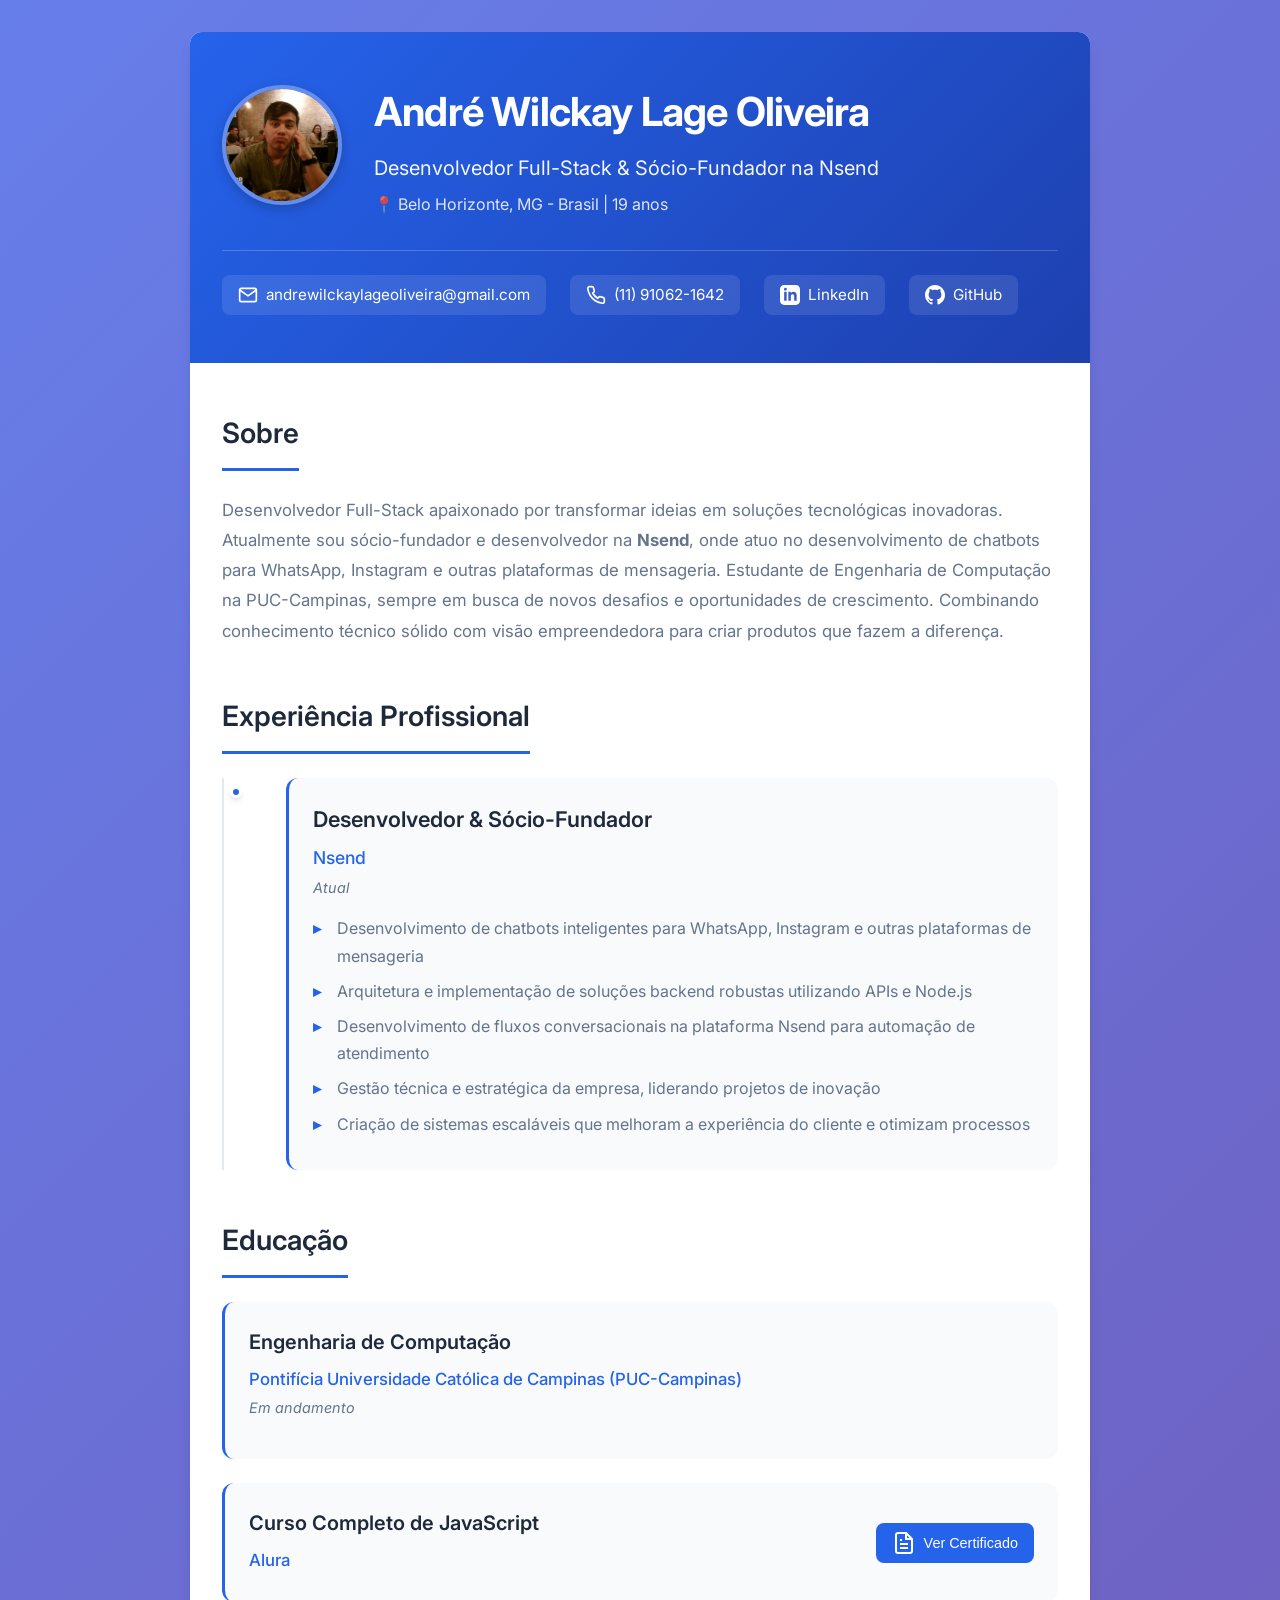
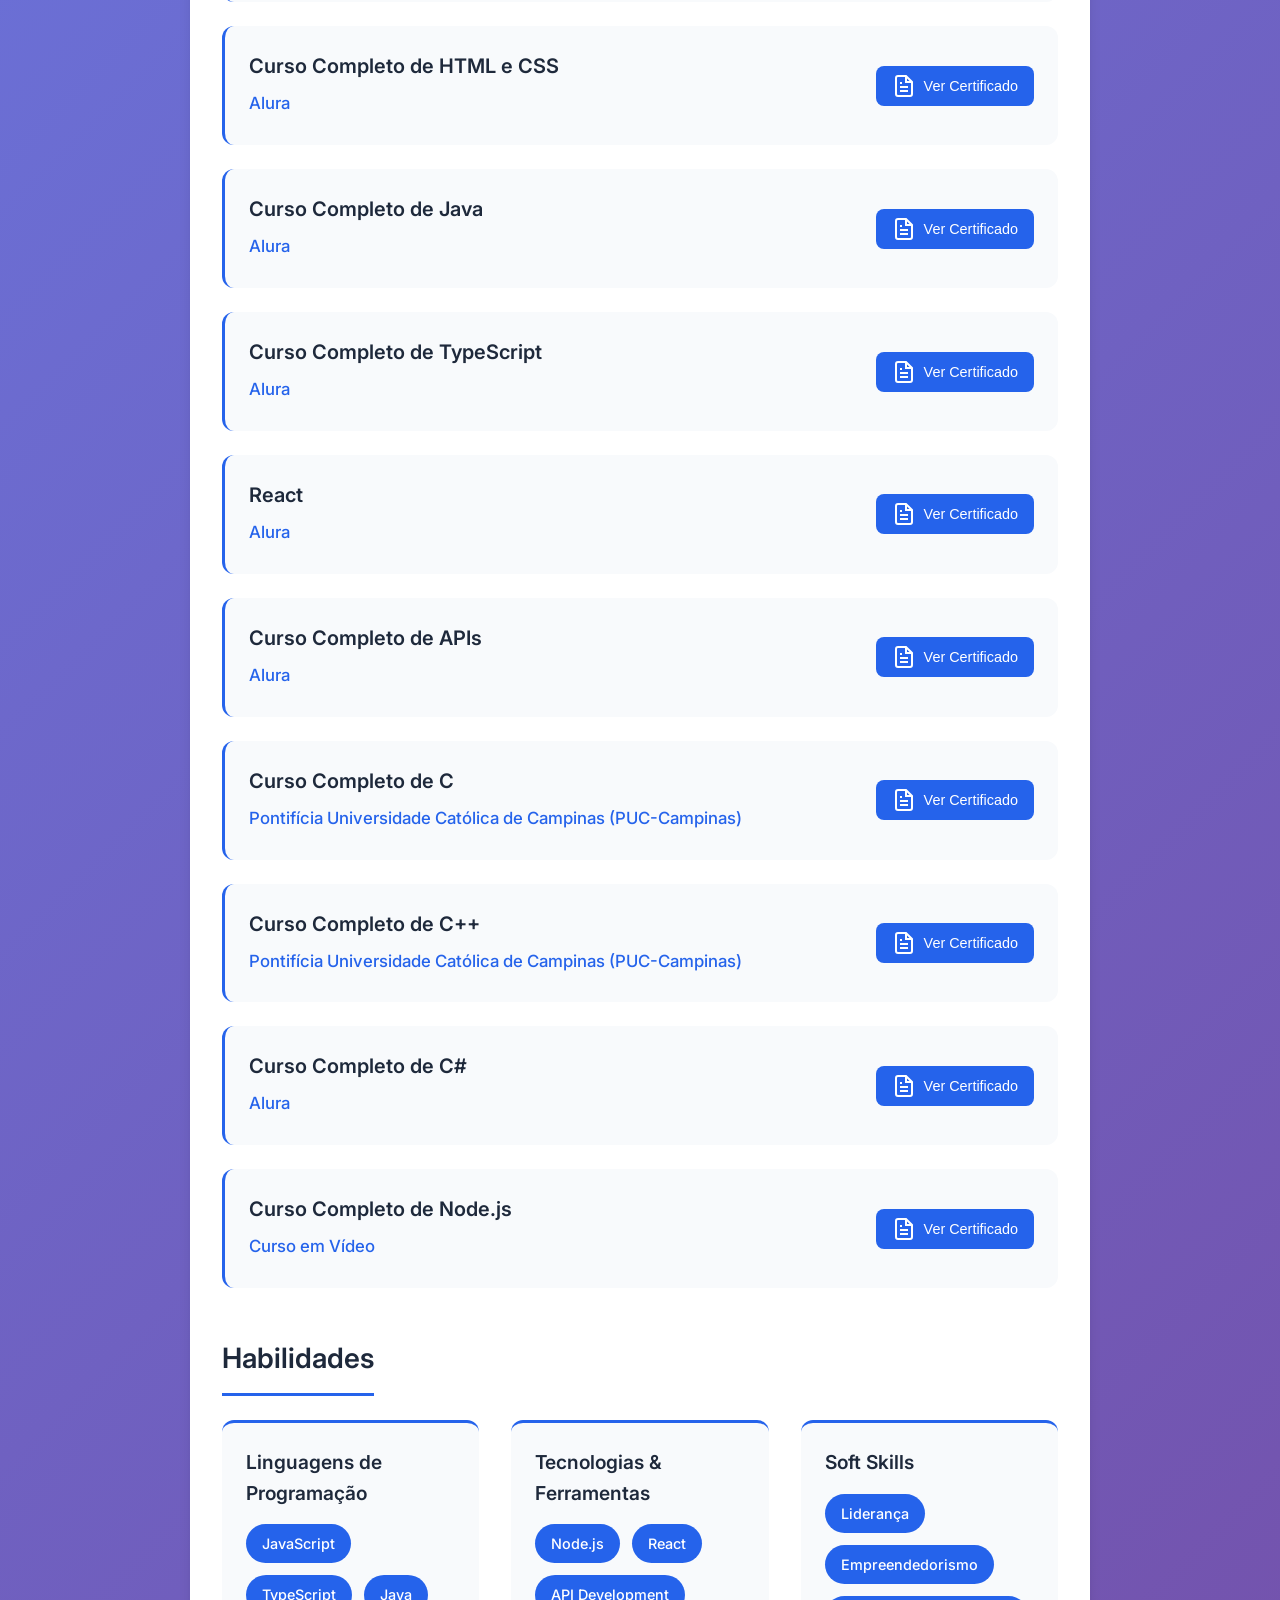
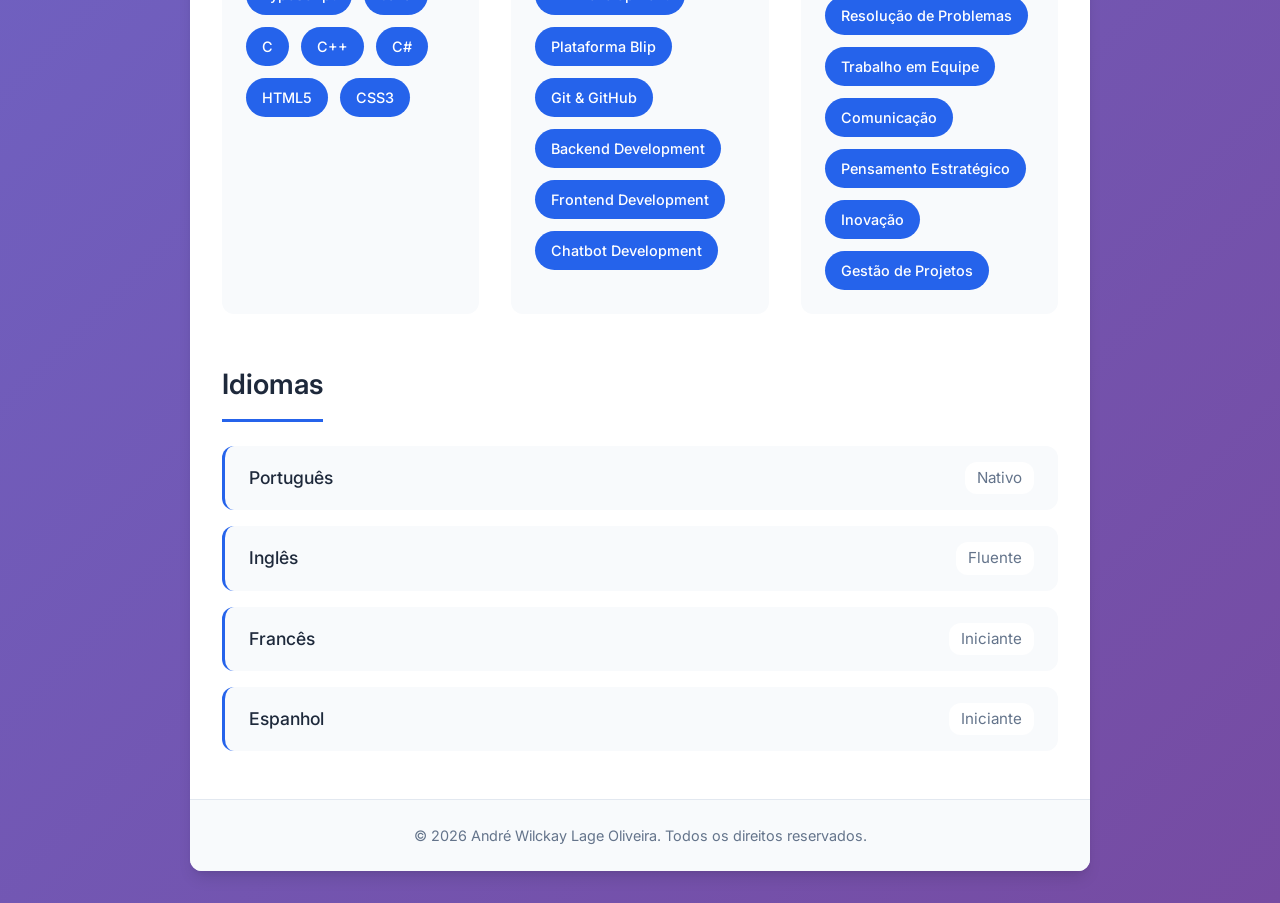
==== index.html @ 2eeda2ac "feat: Adicionar sistema de visualização de certificados com modal" ====
<!DOCTYPE html>
<html lang="pt-BR">
<head>
    <meta charset="UTF-8">
    <meta name="viewport" content="width=device-width, initial-scale=1.0">
    <meta name="description" content="Currículo profissional - André Wilckay Lage Oliveira | Desenvolvedor Full-Stack">
    <title>Currículo - André Wilckay Lage Oliveira</title>
    <link rel="stylesheet" href="styles.css">
    <link rel="preconnect" href="https://fonts.googleapis.com">
    <link rel="preconnect" href="https://fonts.gstatic.com" crossorigin>
    <link href="https://fonts.googleapis.com/css2?family=Inter:wght@300;400;500;600;700&display=swap" rel="stylesheet">
</head>
<body>
    <div class="container">
        <!-- Header -->
        <header class="header">
            <div class="profile-section">
                <div class="profile-image">
                    <img src="images/foto_andre.jpg" alt="André Wilckay Lage Oliveira" class="profile-photo">
                </div>
                <div class="profile-info">
                    <h1 class="name">André Wilckay Lage Oliveira</h1>
                    <p class="title">Desenvolvedor Full-Stack & Sócio-Fundador na Nsend</p>
                    <p class="location">📍 Belo Horizonte, MG - Brasil | 19 anos</p>
                </div>
            </div>
            <div class="contact-info">
                <a href="mailto:andrewilckaylageoliveira@gmail.com" class="contact-link">
                    <svg width="20" height="20" viewBox="0 0 24 24" fill="none" stroke="currentColor" stroke-width="2">
                        <path d="M4 4h16c1.1 0 2 .9 2 2v12c0 1.1-.9 2-2 2H4c-1.1 0-2-.9-2-2V6c0-1.1.9-2 2-2z"/>
                        <polyline points="22,6 12,13 2,6"/>
                    </svg>
                    andrewilckaylageoliveira@gmail.com
                </a>
                <a href="tel:+5511910621642" class="contact-link">
                    <svg width="20" height="20" viewBox="0 0 24 24" fill="none" stroke="currentColor" stroke-width="2">
                        <path d="M22 16.92v3a2 2 0 0 1-2.18 2 19.79 19.79 0 0 1-8.63-3.07 19.5 19.5 0 0 1-6-6 19.79 19.79 0 0 1-3.07-8.67A2 2 0 0 1 4.11 2h3a2 2 0 0 1 2 1.72 12.84 12.84 0 0 0 .7 2.81 2 2 0 0 1-.45 2.11L8.09 9.91a16 16 0 0 0 6 6l1.27-1.27a2 2 0 0 1 2.11-.45 12.84 12.84 0 0 0 2.81.7A2 2 0 0 1 22 16.92z"/>
                    </svg>
                    (11) 91062-1642
                </a>
                <a href="https://www.linkedin.com/in/andr%C3%A9-wilckay-lage-oliveira-200874383/" target="_blank" class="contact-link">
                    <svg width="20" height="20" viewBox="0 0 24 24" fill="currentColor">
                        <path d="M19 0h-14c-2.761 0-5 2.239-5 5v14c0 2.761 2.239 5 5 5h14c2.762 0 5-2.239 5-5v-14c0-2.761-2.238-5-5-5zm-11 19h-3v-11h3v11zm-1.5-12.268c-.966 0-1.75-.79-1.75-1.764s.784-1.764 1.75-1.764 1.75.79 1.75 1.764-.783 1.764-1.75 1.764zm13.5 12.268h-3v-5.604c0-3.368-4-3.113-4 0v5.604h-3v-11h3v1.765c1.396-2.586 7-2.777 7 2.476v6.759z"/>
                    </svg>
                    LinkedIn
                </a>
                <a href="https://github.com/awlogod" target="_blank" class="contact-link">
                    <svg width="20" height="20" viewBox="0 0 24 24" fill="currentColor">
                        <path d="M12 0c-6.626 0-12 5.373-12 12 0 5.302 3.438 9.8 8.207 11.387.599.111.793-.261.793-.577v-2.234c-3.338.726-4.033-1.416-4.033-1.416-.546-1.387-1.333-1.756-1.333-1.756-1.089-.745.083-.729.083-.729 1.205.084 1.839 1.237 1.839 1.237 1.07 1.834 2.807 1.304 3.492.997.107-.775.418-1.305.762-1.604-2.665-.305-5.467-1.334-5.467-5.931 0-1.311.469-2.381 1.236-3.221-.124-.303-.535-1.524.117-3.176 0 0 1.008-.322 3.301 1.23.957-.266 1.983-.399 3.003-.404 1.02.005 2.047.138 3.006.404 2.291-1.552 3.297-1.23 3.297-1.23.653 1.653.242 2.874.118 3.176.77.84 1.235 1.911 1.235 3.221 0 4.609-2.807 5.624-5.479 5.921.43.372.823 1.102.823 2.222v3.293c0 .319.192.694.801.576 4.765-1.589 8.199-6.086 8.199-11.386 0-6.627-5.373-12-12-12z"/>
                    </svg>
                    GitHub
                </a>
            </div>
        </header>

        <!-- Main Content -->
        <main class="main-content">
            <!-- Sobre -->
            <section class="section">
                <h2 class="section-title">Sobre</h2>
                <p class="section-content">
                    Desenvolvedor Full-Stack apaixonado por transformar ideias em soluções tecnológicas inovadoras. 
                    Atualmente sou sócio-fundador e desenvolvedor na <strong>Nsend</strong>, onde atuo no desenvolvimento 
                    de chatbots para WhatsApp, Instagram e outras plataformas de mensageria. Estudante de Engenharia de 
                    Computação na PUC-Campinas, sempre em busca de novos desafios e oportunidades de crescimento. 
                    Combinando conhecimento técnico sólido com visão empreendedora para criar produtos que fazem a diferença.
                </p>
            </section>

            <!-- Experiência Profissional -->
            <section class="section">
                <h2 class="section-title">Experiência Profissional</h2>
                <div class="timeline">
                    <div class="timeline-item">
                        <div class="timeline-marker"></div>
                        <div class="timeline-content">
                            <h3 class="job-title">Desenvolvedor & Sócio-Fundador</h3>
                            <p class="company">Nsend</p>
                            <p class="period">Atual</p>
                            <ul class="job-description">
                                <li>Desenvolvimento de chatbots inteligentes para WhatsApp, Instagram e outras plataformas de mensageria</li>
                                <li>Arquitetura e implementação de soluções backend robustas utilizando APIs e Node.js</li>
                                <li>Desenvolvimento de fluxos conversacionais na plataforma Nsend para automação de atendimento</li>
                                <li>Gestão técnica e estratégica da empresa, liderando projetos de inovação</li>
                                <li>Criação de sistemas escaláveis que melhoram a experiência do cliente e otimizam processos</li>
                            </ul>
                        </div>
                    </div>
                </div>
            </section>

            <!-- Educação -->
            <section class="section">
                <h2 class="section-title">Educação</h2>
                <div class="education-item">
                    <h3 class="degree">Engenharia de Computação</h3>
                    <p class="institution">Pontifícia Universidade Católica de Campinas (PUC-Campinas)</p>
                    <p class="period">Em andamento</p>
                </div>
                <div class="education-item">
                    <div class="education-header">
                        <div>
                            <h3 class="degree">Curso Completo de JavaScript</h3>
                            <p class="institution">Alura</p>
                        </div>
                        <button class="certificate-btn" data-certificate="images/certificados/javascript.jpg" data-title="Curso Completo de JavaScript - Alura">
                            <svg width="24" height="24" viewBox="0 0 24 24" fill="none" stroke="currentColor" stroke-width="2">
                                <path d="M14 2H6a2 2 0 0 0-2 2v16a2 2 0 0 0 2 2h12a2 2 0 0 0 2-2V8z"></path>
                                <polyline points="14 2 14 8 20 8"></polyline>
                                <line x1="16" y1="13" x2="8" y2="13"></line>
                                <line x1="16" y1="17" x2="8" y2="17"></line>
                                <polyline points="10 9 9 9 8 9"></polyline>
                            </svg>
                            <span>Ver Certificado</span>
                        </button>
                    </div>
                </div>
                <div class="education-item">
                    <div class="education-header">
                        <div>
                            <h3 class="degree">Curso Completo de HTML e CSS</h3>
                            <p class="institution">Alura</p>
                        </div>
                        <button class="certificate-btn" data-certificate="images/certificados/html-css.jpg" data-title="Curso Completo de HTML e CSS - Alura">
                            <svg width="24" height="24" viewBox="0 0 24 24" fill="none" stroke="currentColor" stroke-width="2">
                                <path d="M14 2H6a2 2 0 0 0-2 2v16a2 2 0 0 0 2 2h12a2 2 0 0 0 2-2V8z"></path>
                                <polyline points="14 2 14 8 20 8"></polyline>
                                <line x1="16" y1="13" x2="8" y2="13"></line>
                                <line x1="16" y1="17" x2="8" y2="17"></line>
                                <polyline points="10 9 9 9 8 9"></polyline>
                            </svg>
                            <span>Ver Certificado</span>
                        </button>
                    </div>
                </div>
                <div class="education-item">
                    <div class="education-header">
                        <div>
                            <h3 class="degree">Curso Completo de Java</h3>
                            <p class="institution">Alura</p>
                        </div>
                        <button class="certificate-btn" data-certificate="images/certificados/java.jpg" data-title="Curso Completo de Java - Alura">
                            <svg width="24" height="24" viewBox="0 0 24 24" fill="none" stroke="currentColor" stroke-width="2">
                                <path d="M14 2H6a2 2 0 0 0-2 2v16a2 2 0 0 0 2 2h12a2 2 0 0 0 2-2V8z"></path>
                                <polyline points="14 2 14 8 20 8"></polyline>
                                <line x1="16" y1="13" x2="8" y2="13"></line>
                                <line x1="16" y1="17" x2="8" y2="17"></line>
                                <polyline points="10 9 9 9 8 9"></polyline>
                            </svg>
                            <span>Ver Certificado</span>
                        </button>
                    </div>
                </div>
                <div class="education-item">
                    <div class="education-header">
                        <div>
                            <h3 class="degree">Curso Completo de TypeScript</h3>
                            <p class="institution">Alura</p>
                        </div>
                        <button class="certificate-btn" data-certificate="images/certificados/typescript.jpg" data-title="Curso Completo de TypeScript - Alura">
                            <svg width="24" height="24" viewBox="0 0 24 24" fill="none" stroke="currentColor" stroke-width="2">
                                <path d="M14 2H6a2 2 0 0 0-2 2v16a2 2 0 0 0 2 2h12a2 2 0 0 0 2-2V8z"></path>
                                <polyline points="14 2 14 8 20 8"></polyline>
                                <line x1="16" y1="13" x2="8" y2="13"></line>
                                <line x1="16" y1="17" x2="8" y2="17"></line>
                                <polyline points="10 9 9 9 8 9"></polyline>
                            </svg>
                            <span>Ver Certificado</span>
                        </button>
                    </div>
                </div>
                <div class="education-item">
                    <div class="education-header">
                        <div>
                            <h3 class="degree">React</h3>
                            <p class="institution">Alura</p>
                        </div>
                        <button class="certificate-btn" data-certificate="images/certificados/react.jpg" data-title="React - Alura">
                            <svg width="24" height="24" viewBox="0 0 24 24" fill="none" stroke="currentColor" stroke-width="2">
                                <path d="M14 2H6a2 2 0 0 0-2 2v16a2 2 0 0 0 2 2h12a2 2 0 0 0 2-2V8z"></path>
                                <polyline points="14 2 14 8 20 8"></polyline>
                                <line x1="16" y1="13" x2="8" y2="13"></line>
                                <line x1="16" y1="17" x2="8" y2="17"></line>
                                <polyline points="10 9 9 9 8 9"></polyline>
                            </svg>
                            <span>Ver Certificado</span>
                        </button>
                    </div>
                </div>
                <div class="education-item">
                    <div class="education-header">
                        <div>
                            <h3 class="degree">Curso Completo de APIs</h3>
                            <p class="institution">Alura</p>
                        </div>
                        <button class="certificate-btn" data-certificate="images/certificados/apis.jpg" data-title="Curso Completo de APIs - Alura">
                            <svg width="24" height="24" viewBox="0 0 24 24" fill="none" stroke="currentColor" stroke-width="2">
                                <path d="M14 2H6a2 2 0 0 0-2 2v16a2 2 0 0 0 2 2h12a2 2 0 0 0 2-2V8z"></path>
                                <polyline points="14 2 14 8 20 8"></polyline>
                                <line x1="16" y1="13" x2="8" y2="13"></line>
                                <line x1="16" y1="17" x2="8" y2="17"></line>
                                <polyline points="10 9 9 9 8 9"></polyline>
                            </svg>
                            <span>Ver Certificado</span>
                        </button>
                    </div>
                </div>
                <div class="education-item">
                    <div class="education-header">
                        <div>
                            <h3 class="degree">Curso Completo de C</h3>
                            <p class="institution">Pontifícia Universidade Católica de Campinas (PUC-Campinas)</p>
                        </div>
                        <button class="certificate-btn" data-certificate="images/certificados/c.jpg" data-title="Curso Completo de C - PUC-Campinas">
                            <svg width="24" height="24" viewBox="0 0 24 24" fill="none" stroke="currentColor" stroke-width="2">
                                <path d="M14 2H6a2 2 0 0 0-2 2v16a2 2 0 0 0 2 2h12a2 2 0 0 0 2-2V8z"></path>
                                <polyline points="14 2 14 8 20 8"></polyline>
                                <line x1="16" y1="13" x2="8" y2="13"></line>
                                <line x1="16" y1="17" x2="8" y2="17"></line>
                                <polyline points="10 9 9 9 8 9"></polyline>
                            </svg>
                            <span>Ver Certificado</span>
                        </button>
                    </div>
                </div>
                <div class="education-item">
                    <div class="education-header">
                        <div>
                            <h3 class="degree">Curso Completo de C++</h3>
                            <p class="institution">Pontifícia Universidade Católica de Campinas (PUC-Campinas)</p>
                        </div>
                        <button class="certificate-btn" data-certificate="images/certificados/cpp.jpg" data-title="Curso Completo de C++ - PUC-Campinas">
                            <svg width="24" height="24" viewBox="0 0 24 24" fill="none" stroke="currentColor" stroke-width="2">
                                <path d="M14 2H6a2 2 0 0 0-2 2v16a2 2 0 0 0 2 2h12a2 2 0 0 0 2-2V8z"></path>
                                <polyline points="14 2 14 8 20 8"></polyline>
                                <line x1="16" y1="13" x2="8" y2="13"></line>
                                <line x1="16" y1="17" x2="8" y2="17"></line>
                                <polyline points="10 9 9 9 8 9"></polyline>
                            </svg>
                            <span>Ver Certificado</span>
                        </button>
                    </div>
                </div>
                <div class="education-item">
                    <div class="education-header">
                        <div>
                            <h3 class="degree">Curso Completo de C#</h3>
                            <p class="institution">Alura</p>
                        </div>
                        <button class="certificate-btn" data-certificate="images/certificados/csharp.jpg" data-title="Curso Completo de C# - Alura">
                            <svg width="24" height="24" viewBox="0 0 24 24" fill="none" stroke="currentColor" stroke-width="2">
                                <path d="M14 2H6a2 2 0 0 0-2 2v16a2 2 0 0 0 2 2h12a2 2 0 0 0 2-2V8z"></path>
                                <polyline points="14 2 14 8 20 8"></polyline>
                                <line x1="16" y1="13" x2="8" y2="13"></line>
                                <line x1="16" y1="17" x2="8" y2="17"></line>
                                <polyline points="10 9 9 9 8 9"></polyline>
                            </svg>
                            <span>Ver Certificado</span>
                        </button>
                    </div>
                </div>
                <div class="education-item">
                    <div class="education-header">
                        <div>
                            <h3 class="degree">Curso Completo de Node.js</h3>
                            <p class="institution">Curso em Vídeo</p>
                        </div>
                        <button class="certificate-btn" data-certificate="images/certificados/nodejs.jpg" data-title="Curso Completo de Node.js - Curso em Vídeo">
                            <svg width="24" height="24" viewBox="0 0 24 24" fill="none" stroke="currentColor" stroke-width="2">
                                <path d="M14 2H6a2 2 0 0 0-2 2v16a2 2 0 0 0 2 2h12a2 2 0 0 0 2-2V8z"></path>
                                <polyline points="14 2 14 8 20 8"></polyline>
                                <line x1="16" y1="13" x2="8" y2="13"></line>
                                <line x1="16" y1="17" x2="8" y2="17"></line>
                                <polyline points="10 9 9 9 8 9"></polyline>
                            </svg>
                            <span>Ver Certificado</span>
                        </button>
                    </div>
                </div>
            </section>

            <!-- Habilidades -->
            <section class="section">
                <h2 class="section-title">Habilidades</h2>
                <div class="skills-grid">
                    <div class="skill-category">
                        <h3 class="skill-category-title">Linguagens de Programação</h3>
                        <div class="skill-tags">
                            <span class="skill-tag">JavaScript</span>
                            <span class="skill-tag">TypeScript</span>
                            <span class="skill-tag">Java</span>
                            <span class="skill-tag">C</span>
                            <span class="skill-tag">C++</span>
                            <span class="skill-tag">C#</span>
                            <span class="skill-tag">HTML5</span>
                            <span class="skill-tag">CSS3</span>
                        </div>
                    </div>
                    <div class="skill-category">
                        <h3 class="skill-category-title">Tecnologias & Ferramentas</h3>
                        <div class="skill-tags">
                            <span class="skill-tag">Node.js</span>
                            <span class="skill-tag">React</span>
                            <span class="skill-tag">API Development</span>
                            <span class="skill-tag">Plataforma Blip</span>
                            <span class="skill-tag">Git & GitHub</span>
                            <span class="skill-tag">Backend Development</span>
                            <span class="skill-tag">Frontend Development</span>
                            <span class="skill-tag">Chatbot Development</span>
                        </div>
                    </div>
                    <div class="skill-category">
                        <h3 class="skill-category-title">Soft Skills</h3>
                        <div class="skill-tags">
                            <span class="skill-tag">Liderança</span>
                            <span class="skill-tag">Empreendedorismo</span>
                            <span class="skill-tag">Resolução de Problemas</span>
                            <span class="skill-tag">Trabalho em Equipe</span>
                            <span class="skill-tag">Comunicação</span>
                            <span class="skill-tag">Pensamento Estratégico</span>
                            <span class="skill-tag">Inovação</span>
                            <span class="skill-tag">Gestão de Projetos</span>
                        </div>
                    </div>
                </div>
            </section>

            <!-- Idiomas -->
            <section class="section">
                <h2 class="section-title">Idiomas</h2>
                <div class="languages">
                    <div class="language-item">
                        <span class="language-name">Português</span>
                        <span class="language-level">Nativo</span>
                    </div>
                    <div class="language-item">
                        <span class="language-name">Inglês</span>
                        <span class="language-level">Fluente</span>
                    </div>
                    <div class="language-item">
                        <span class="language-name">Francês</span>
                        <span class="language-level">Iniciante</span>
                    </div>
                    <div class="language-item">
                        <span class="language-name">Espanhol</span>
                        <span class="language-level">Iniciante</span>
                    </div>
                </div>
            </section>
        </main>

        <!-- Footer -->
        <footer class="footer">
            <p>&copy; <span id="current-year"></span> André Wilckay Lage Oliveira. Todos os direitos reservados.</p>
        </footer>
    </div>

    <!-- Modal de Certificado -->
    <div id="certificate-modal" class="certificate-modal">
        <div class="modal-overlay"></div>
        <div class="modal-content">
            <button class="modal-close" aria-label="Fechar">
                <svg width="24" height="24" viewBox="0 0 24 24" fill="none" stroke="currentColor" stroke-width="2">
                    <line x1="18" y1="6" x2="6" y2="18"></line>
                    <line x1="6" y1="6" x2="18" y2="18"></line>
                </svg>
            </button>
            <h3 class="modal-title" id="modal-title"></h3>
            <div class="modal-image-container">
                <img id="modal-image" src="" alt="Certificado" class="modal-image">
            </div>
        </div>
    </div>

    <script src="script.js"></script>
</body>
</html>
---- styles.css ----
/* Reset e Variáveis */
:root {
    --primary-color: #2563eb;
    --primary-dark: #1e40af;
    --secondary-color: #64748b;
    --text-primary: #1e293b;
    --text-secondary: #64748b;
    --bg-primary: #ffffff;
    --bg-secondary: #f8fafc;
    --border-color: #e2e8f0;
    --shadow-sm: 0 1px 2px 0 rgb(0 0 0 / 0.05);
    --shadow-md: 0 4px 6px -1px rgb(0 0 0 / 0.1), 0 2px 4px -2px rgb(0 0 0 / 0.1);
    --shadow-lg: 0 10px 15px -3px rgb(0 0 0 / 0.1), 0 4px 6px -4px rgb(0 0 0 / 0.1);
    --radius: 12px;
    --transition: all 0.3s ease;
}

* {
    margin: 0;
    padding: 0;
    box-sizing: border-box;
}

body {
    font-family: 'Inter', -apple-system, BlinkMacSystemFont, 'Segoe UI', Roboto, sans-serif;
    line-height: 1.6;
    color: var(--text-primary);
    background: linear-gradient(135deg, #667eea 0%, #764ba2 100%);
    min-height: 100vh;
    padding: 2rem 1rem;
}

.container {
    max-width: 900px;
    margin: 0 auto;
    background: var(--bg-primary);
    border-radius: var(--radius);
    box-shadow: var(--shadow-lg);
    overflow: hidden;
}

/* Header */
.header {
    background: linear-gradient(135deg, var(--primary-color) 0%, var(--primary-dark) 100%);
    color: white;
    padding: 3rem 2rem;
}

.profile-section {
    display: flex;
    align-items: center;
    gap: 2rem;
    margin-bottom: 2rem;
}

.profile-image {
    flex-shrink: 0;
}

.profile-photo {
    width: 120px;
    height: 120px;
    border-radius: 50%;
    object-fit: cover;
    border: 4px solid rgba(255, 255, 255, 0.3);
    box-shadow: 0 4px 12px rgba(0, 0, 0, 0.2);
    transition: var(--transition);
}

.profile-photo:hover {
    transform: scale(1.05);
    box-shadow: 0 6px 16px rgba(0, 0, 0, 0.3);
}

.profile-info {
    flex: 1;
}

.name {
    font-size: 2.5rem;
    font-weight: 700;
    margin-bottom: 0.5rem;
    letter-spacing: -0.02em;
}

.title {
    font-size: 1.25rem;
    font-weight: 400;
    opacity: 0.95;
    margin-bottom: 0.5rem;
}

.location {
    font-size: 1rem;
    opacity: 0.85;
    display: flex;
    align-items: center;
    gap: 0.5rem;
}

.contact-info {
    display: flex;
    flex-wrap: wrap;
    gap: 1.5rem;
    padding-top: 1.5rem;
    border-top: 1px solid rgba(255, 255, 255, 0.2);
}

.contact-link {
    display: flex;
    align-items: center;
    gap: 0.5rem;
    color: white;
    text-decoration: none;
    font-size: 0.95rem;
    transition: var(--transition);
    padding: 0.5rem 1rem;
    border-radius: 8px;
    background: rgba(255, 255, 255, 0.1);
}

.contact-link:hover {
    background: rgba(255, 255, 255, 0.2);
    transform: translateY(-2px);
}

.contact-link svg {
    flex-shrink: 0;
}

/* Main Content */
.main-content {
    padding: 3rem 2rem;
}

.section {
    margin-bottom: 3rem;
}

.section:last-child {
    margin-bottom: 0;
}

.section-title {
    font-size: 1.75rem;
    font-weight: 600;
    color: var(--text-primary);
    margin-bottom: 1.5rem;
    padding-bottom: 0.75rem;
    border-bottom: 3px solid var(--primary-color);
    display: inline-block;
}

.section-content {
    font-size: 1.05rem;
    line-height: 1.8;
    color: var(--text-secondary);
}

/* Timeline */
.timeline {
    position: relative;
    padding-left: 2rem;
}

.timeline::before {
    content: '';
    position: absolute;
    left: 0;
    top: 0;
    bottom: 0;
    width: 2px;
    background: var(--border-color);
}

.timeline-item {
    position: relative;
    margin-bottom: 2.5rem;
    padding-left: 2rem;
}

.timeline-item:last-child {
    margin-bottom: 0;
}

.timeline-marker {
    position: absolute;
    left: -1.5rem;
    top: 0.5rem;
    width: 12px;
    height: 12px;
    border-radius: 50%;
    background: var(--primary-color);
    border: 3px solid var(--bg-primary);
    box-shadow: var(--shadow-md);
}

.timeline-content {
    background: var(--bg-secondary);
    padding: 1.5rem;
    border-radius: var(--radius);
    border-left: 3px solid var(--primary-color);
    transition: var(--transition);
}

.timeline-content:hover {
    box-shadow: var(--shadow-md);
    transform: translateX(5px);
}

.job-title {
    font-size: 1.35rem;
    font-weight: 600;
    color: var(--text-primary);
    margin-bottom: 0.5rem;
}

.company {
    font-size: 1.1rem;
    color: var(--primary-color);
    font-weight: 500;
    margin-bottom: 0.25rem;
}

.period {
    font-size: 0.9rem;
    color: var(--text-secondary);
    margin-bottom: 1rem;
    font-style: italic;
}

.job-description {
    list-style: none;
    padding-left: 0;
}

.job-description li {
    position: relative;
    padding-left: 1.5rem;
    margin-bottom: 0.5rem;
    color: var(--text-secondary);
    line-height: 1.7;
}

.job-description li::before {
    content: '▸';
    position: absolute;
    left: 0;
    color: var(--primary-color);
    font-weight: bold;
}

/* Education */
.education-item {
    background: var(--bg-secondary);
    padding: 1.5rem;
    border-radius: var(--radius);
    margin-bottom: 1.5rem;
    border-left: 3px solid var(--primary-color);
    transition: var(--transition);
}

.education-item:hover {
    box-shadow: var(--shadow-md);
    transform: translateX(5px);
}

.education-item:last-child {
    margin-bottom: 0;
}

.education-header {
    display: flex;
    justify-content: space-between;
    align-items: center;
    gap: 1rem;
}

.degree {
    font-size: 1.25rem;
    font-weight: 600;
    color: var(--text-primary);
    margin-bottom: 0.5rem;
}

.institution {
    font-size: 1.05rem;
    color: var(--primary-color);
    font-weight: 500;
    margin-bottom: 0.25rem;
}

.certificate-btn {
    display: flex;
    align-items: center;
    gap: 0.5rem;
    padding: 0.5rem 1rem;
    background: var(--primary-color);
    color: white;
    border: none;
    border-radius: 8px;
    font-size: 0.9rem;
    font-weight: 500;
    cursor: pointer;
    transition: var(--transition);
    white-space: nowrap;
    flex-shrink: 0;
}

.certificate-btn:hover {
    background: var(--primary-dark);
    transform: translateY(-2px);
    box-shadow: var(--shadow-md);
}

.certificate-btn svg {
    flex-shrink: 0;
}

/* Modal de Certificado */
.certificate-modal {
    display: none;
    position: fixed;
    top: 0;
    left: 0;
    width: 100%;
    height: 100%;
    z-index: 1000;
    animation: fadeIn 0.3s ease;
}

.certificate-modal.active {
    display: flex;
    align-items: center;
    justify-content: center;
}

.modal-overlay {
    position: absolute;
    top: 0;
    left: 0;
    width: 100%;
    height: 100%;
    background: rgba(0, 0, 0, 0.85);
    backdrop-filter: blur(4px);
}

.modal-content {
    position: relative;
    background: var(--bg-primary);
    border-radius: var(--radius);
    padding: 2rem;
    max-width: 90vw;
    max-height: 90vh;
    overflow: auto;
    box-shadow: var(--shadow-lg);
    z-index: 1001;
    animation: slideUp 0.3s ease;
}

.modal-close {
    position: absolute;
    top: 1rem;
    right: 1rem;
    background: rgba(0, 0, 0, 0.1);
    border: none;
    border-radius: 50%;
    width: 40px;
    height: 40px;
    display: flex;
    align-items: center;
    justify-content: center;
    cursor: pointer;
    transition: var(--transition);
    color: var(--text-primary);
    z-index: 1002;
}

.modal-close:hover {
    background: rgba(0, 0, 0, 0.2);
    transform: rotate(90deg);
}

.modal-title {
    font-size: 1.5rem;
    font-weight: 600;
    color: var(--text-primary);
    margin-bottom: 1.5rem;
    text-align: center;
    padding-right: 3rem;
}

.modal-image-container {
    display: flex;
    justify-content: center;
    align-items: center;
    max-width: 100%;
}

.modal-image {
    max-width: 100%;
    height: auto;
    border-radius: 8px;
    box-shadow: var(--shadow-md);
}

@keyframes slideUp {
    from {
        opacity: 0;
        transform: translateY(30px);
    }
    to {
        opacity: 1;
        transform: translateY(0);
    }
}

/* Skills */
.skills-grid {
    display: grid;
    grid-template-columns: repeat(auto-fit, minmax(250px, 1fr));
    gap: 2rem;
}

.skill-category {
    background: var(--bg-secondary);
    padding: 1.5rem;
    border-radius: var(--radius);
    border-top: 3px solid var(--primary-color);
}

.skill-category-title {
    font-size: 1.2rem;
    font-weight: 600;
    color: var(--text-primary);
    margin-bottom: 1rem;
}

.skill-tags {
    display: flex;
    flex-wrap: wrap;
    gap: 0.75rem;
}

.skill-tag {
    display: inline-block;
    padding: 0.5rem 1rem;
    background: var(--primary-color);
    color: white;
    border-radius: 20px;
    font-size: 0.9rem;
    font-weight: 500;
    transition: var(--transition);
}

.skill-tag:hover {
    background: var(--primary-dark);
    transform: translateY(-2px);
    box-shadow: var(--shadow-sm);
}

/* Languages */
.languages {
    display: flex;
    flex-direction: column;
    gap: 1rem;
}

.language-item {
    display: flex;
    justify-content: space-between;
    align-items: center;
    background: var(--bg-secondary);
    padding: 1rem 1.5rem;
    border-radius: var(--radius);
    border-left: 3px solid var(--primary-color);
    transition: var(--transition);
}

.language-item:hover {
    box-shadow: var(--shadow-md);
    transform: translateX(5px);
}

.language-name {
    font-size: 1.1rem;
    font-weight: 500;
    color: var(--text-primary);
}

.language-level {
    font-size: 0.95rem;
    color: var(--text-secondary);
    background: white;
    padding: 0.25rem 0.75rem;
    border-radius: 12px;
}

/* Footer */
.footer {
    background: var(--bg-secondary);
    padding: 1.5rem 2rem;
    text-align: center;
    color: var(--text-secondary);
    font-size: 0.9rem;
    border-top: 1px solid var(--border-color);
}

/* Responsive */
@media (max-width: 768px) {
    body {
        padding: 1rem 0.5rem;
    }

    .header {
        padding: 2rem 1.5rem;
    }

    .profile-section {
        flex-direction: column;
        text-align: center;
        gap: 1.5rem;
    }

    .name {
        font-size: 2rem;
    }

    .contact-info {
        flex-direction: column;
        gap: 1rem;
    }

    .contact-link {
        justify-content: center;
    }

    .main-content {
        padding: 2rem 1.5rem;
    }

    .timeline {
        padding-left: 1.5rem;
    }

    .timeline-item {
        padding-left: 1.5rem;
    }

    .skills-grid {
        grid-template-columns: 1fr;
    }

    .language-item {
        flex-direction: column;
        align-items: flex-start;
        gap: 0.5rem;
    }

    .education-header {
        flex-direction: column;
        align-items: flex-start;
        gap: 1rem;
    }

    .certificate-btn {
        width: 100%;
        justify-content: center;
    }

    .modal-content {
        padding: 1.5rem;
        max-width: 95vw;
        max-height: 95vh;
    }

    .modal-title {
        font-size: 1.25rem;
        padding-right: 0;
    }
}

@media (max-width: 480px) {
    .name {
        font-size: 1.75rem;
    }

    .title {
        font-size: 1.1rem;
    }

    .section-title {
        font-size: 1.5rem;
    }

    .certificate-btn span {
        font-size: 0.85rem;
    }

    .modal-content {
        padding: 1rem;
    }

    .modal-title {
        font-size: 1.1rem;
        margin-bottom: 1rem;
    }
}

/* Animações */
@keyframes fadeIn {
    from {
        opacity: 0;
        transform: translateY(20px);
    }
    to {
        opacity: 1;
        transform: translateY(0);
    }
}

.section {
    animation: fadeIn 0.6s ease-out;
}

.timeline-item {
    animation: fadeIn 0.6s ease-out;
}

.timeline-item:nth-child(2) {
    animation-delay: 0.1s;
}

.timeline-item:nth-child(3) {
    animation-delay: 0.2s;
}
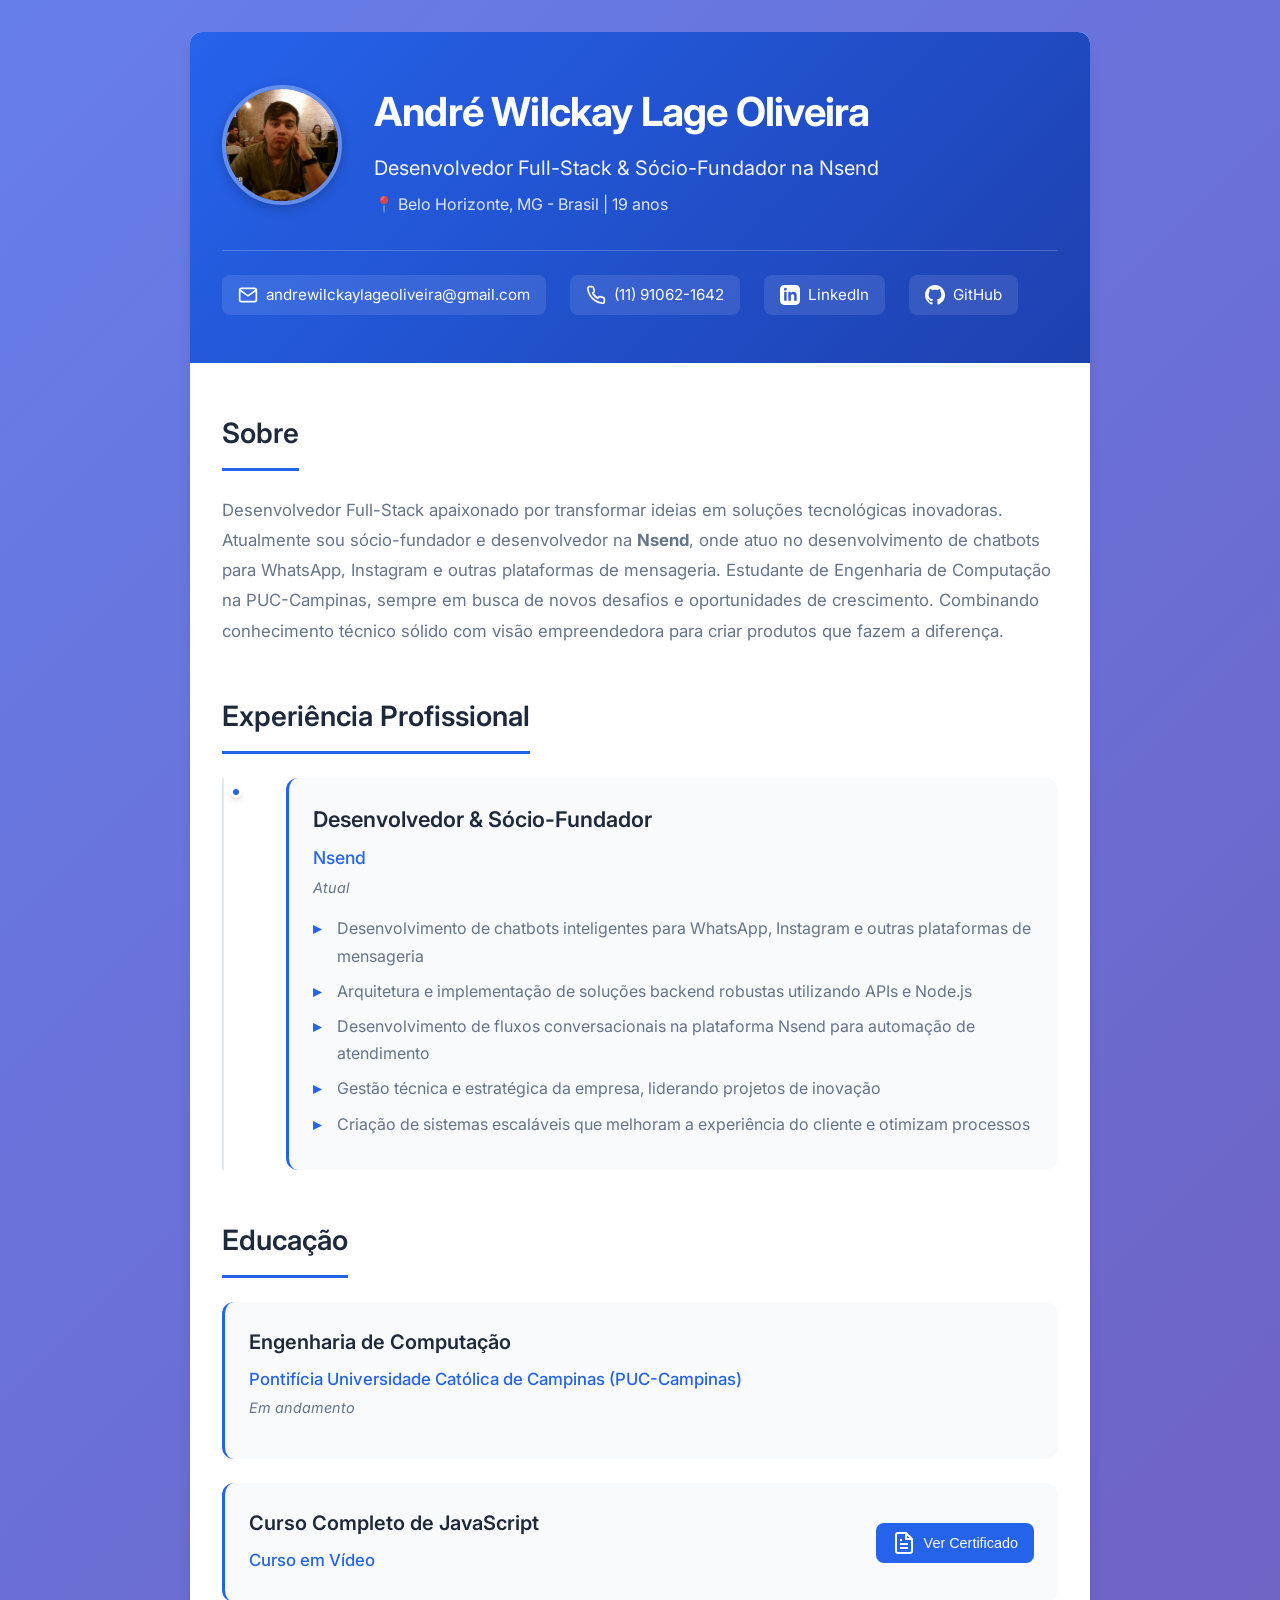
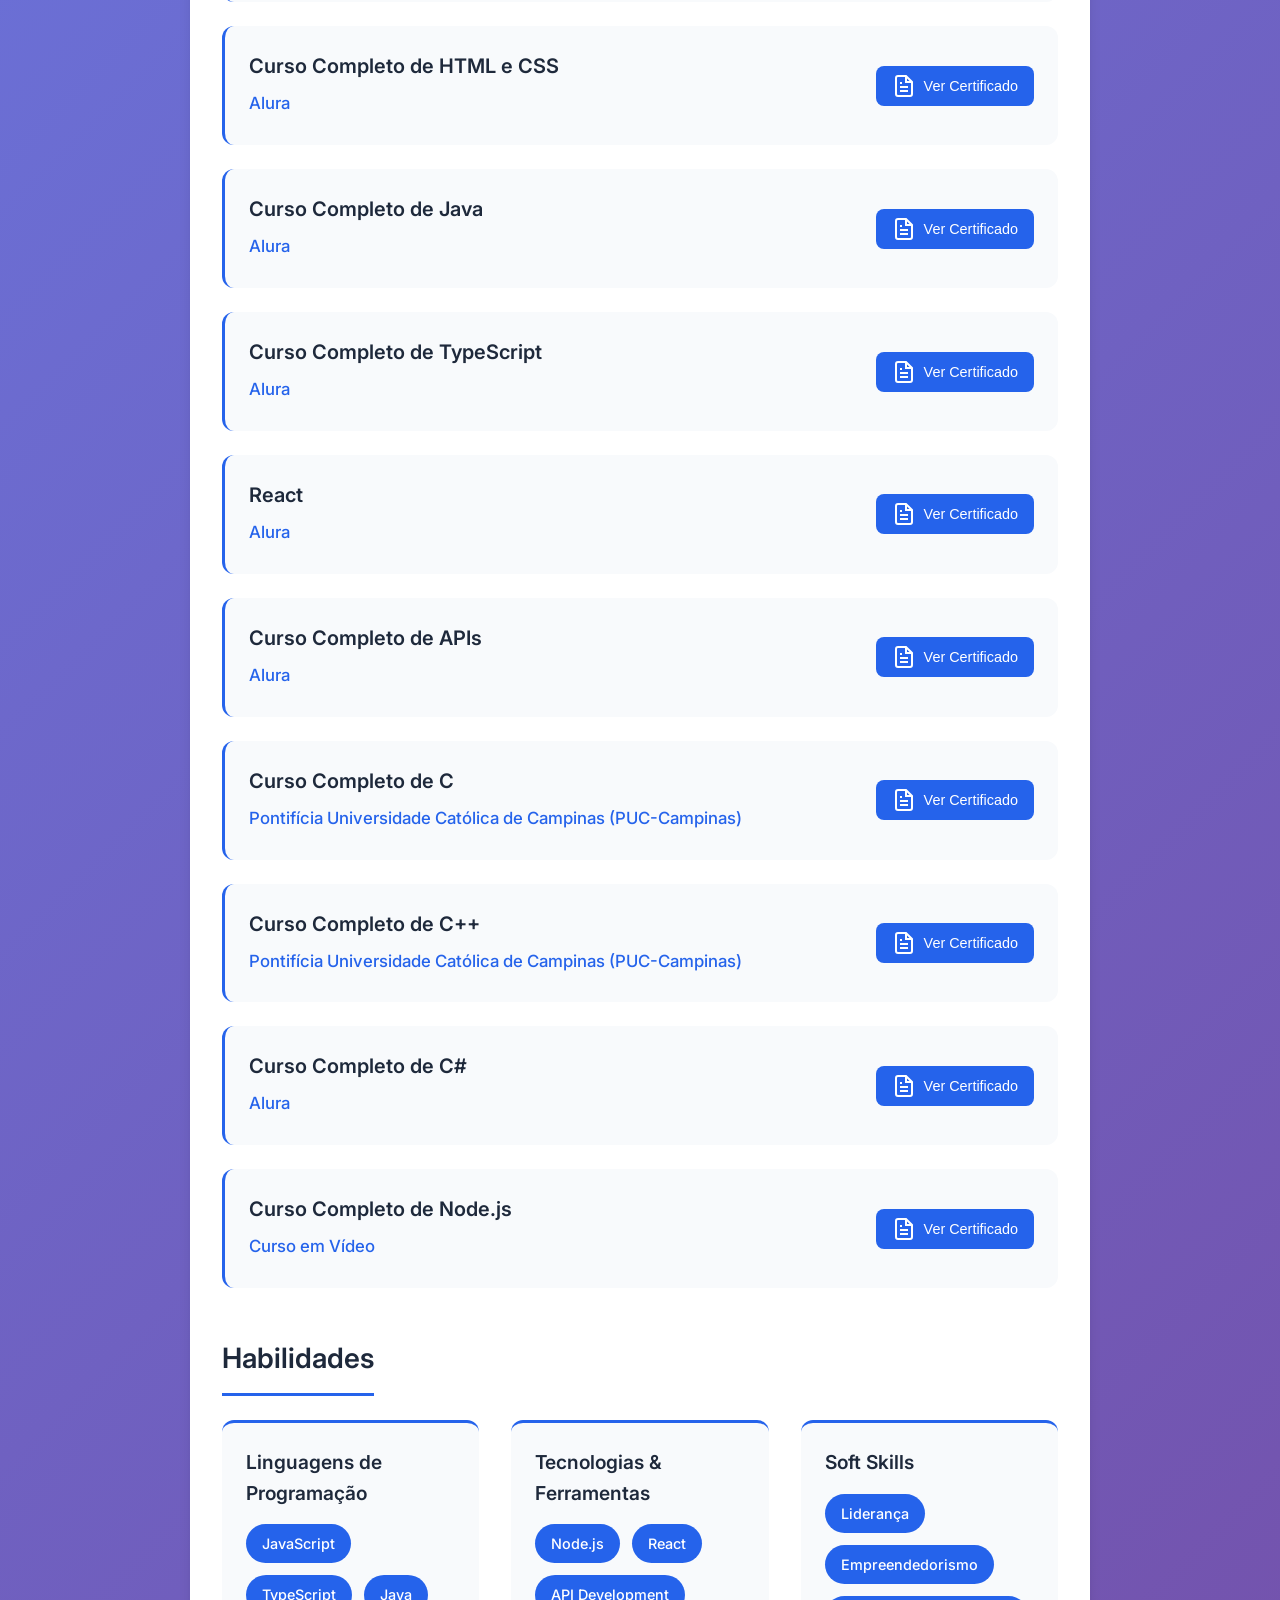
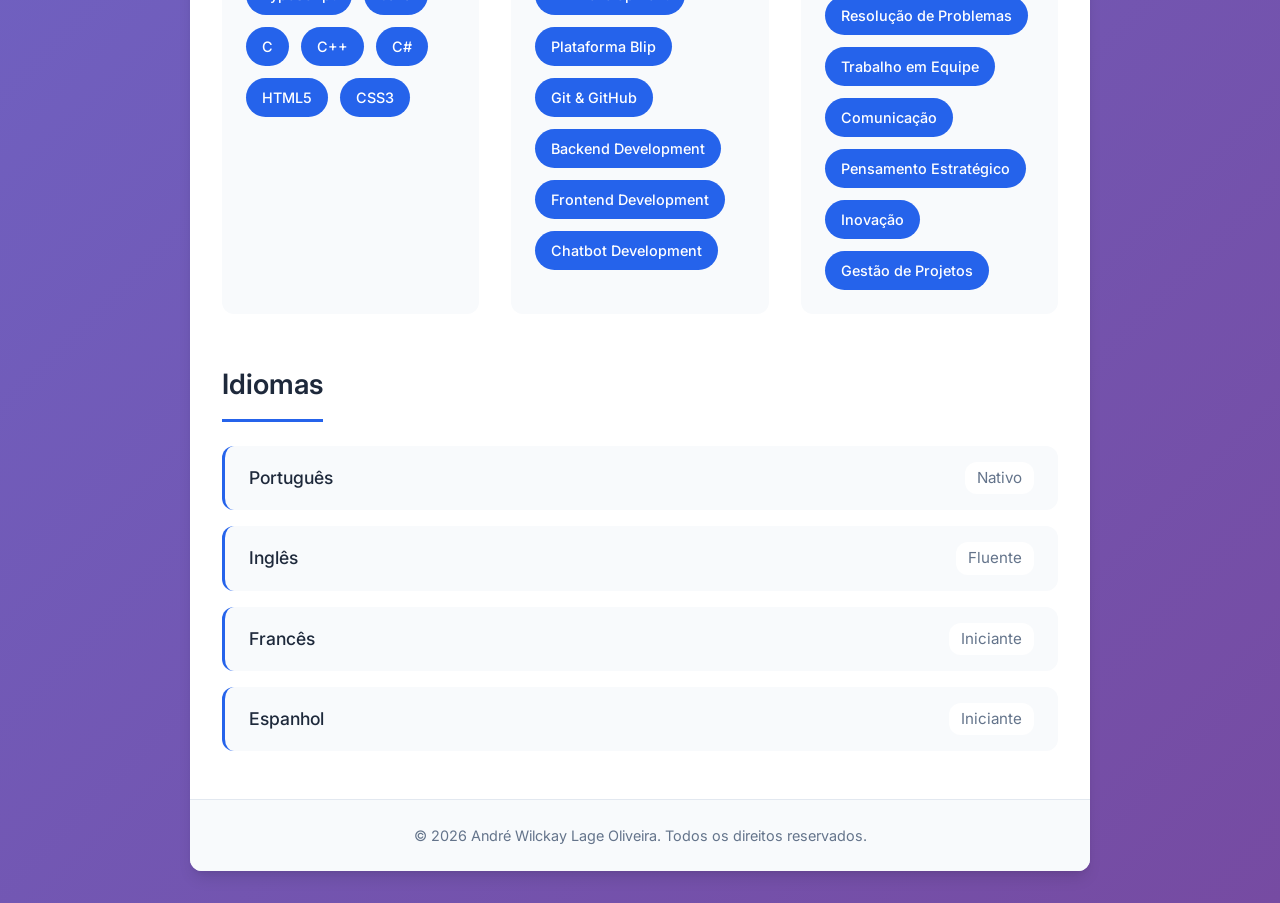
==== commit d578ea4d: "fix: Atualizar instituição do curso de JavaScript para Curso em Vídeo e adicionar certificado" ====
--- a/index.html
+++ b/index.html
@@ -101,7 +101,7 @@
                     <div class="education-header">
                         <div>
                             <h3 class="degree">Curso Completo de JavaScript</h3>
-                            <p class="institution">Alura</p>
+                            <p class="institution">Curso em Vídeo</p>
                         </div>
                         <button class="certificate-btn" data-certificate="images/certificados/javascript.jpg" data-title="Curso Completo de JavaScript - Alura">
                             <svg width="24" height="24" viewBox="0 0 24 24" fill="none" stroke="currentColor" stroke-width="2">
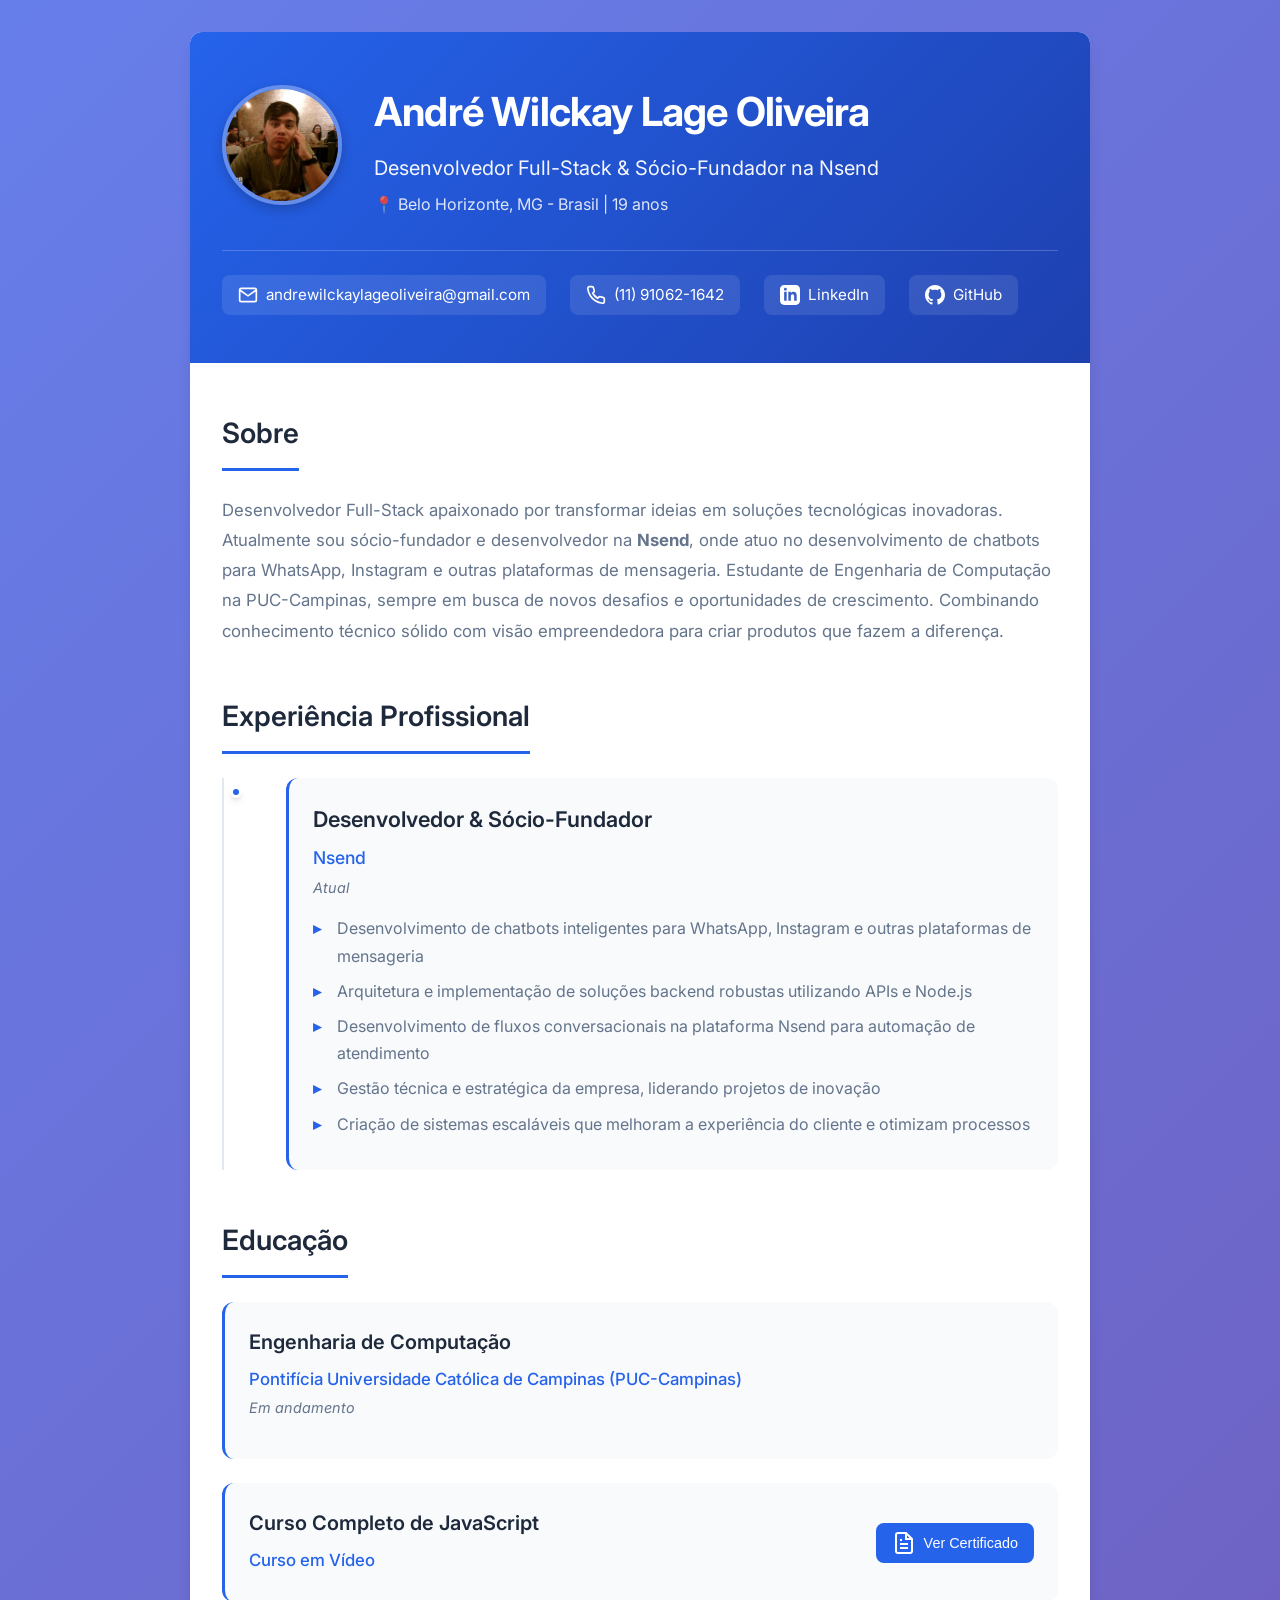
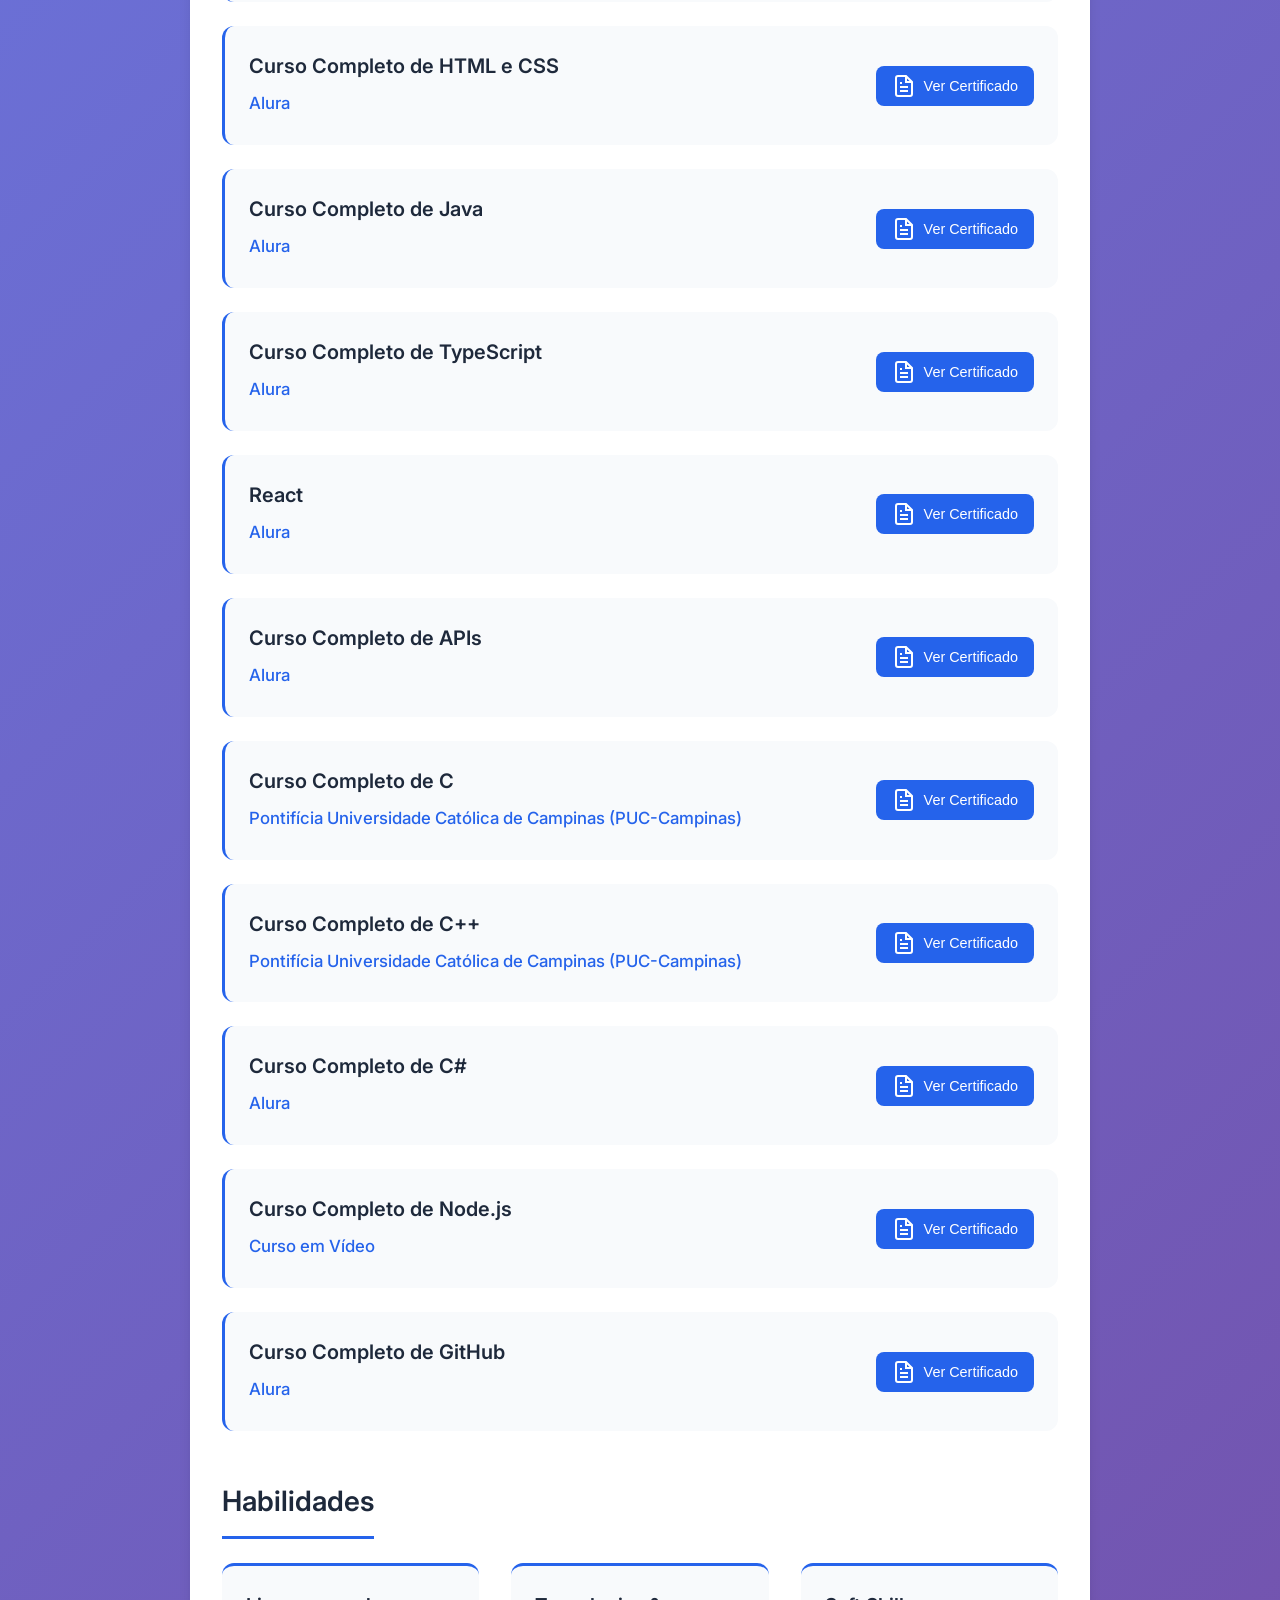
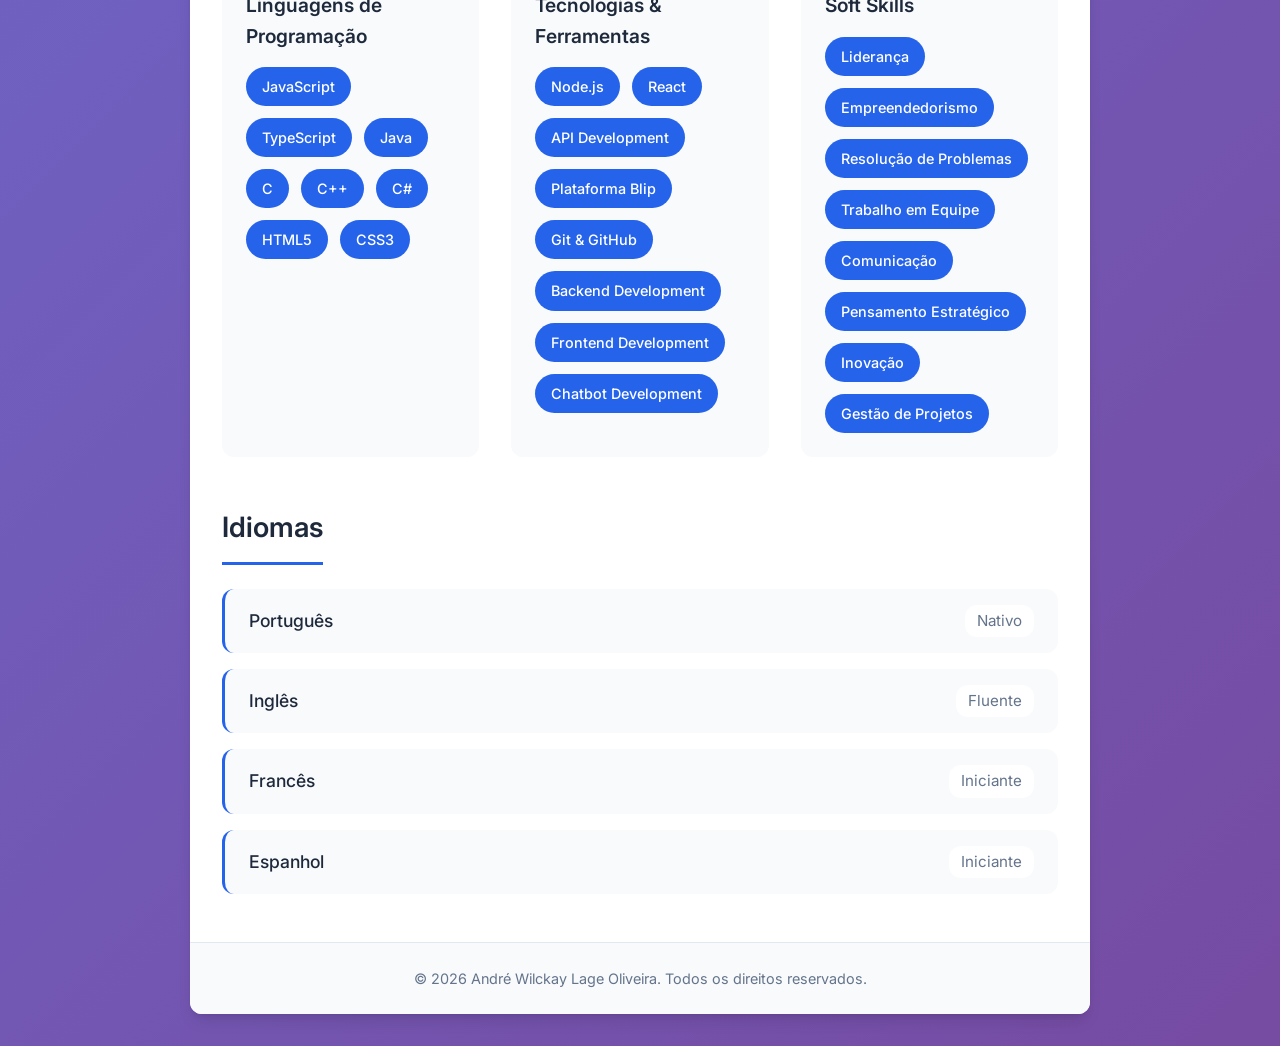
==== commit e10874f6: "Update index.html" ====
--- a/index.html
+++ b/index.html
@@ -103,7 +103,7 @@
                             <h3 class="degree">Curso Completo de JavaScript</h3>
                             <p class="institution">Curso em Vídeo</p>
                         </div>
-                        <button class="certificate-btn" data-certificate="images/certificados/javascript.jpg" data-title="Curso Completo de JavaScript - Alura">
+                        <button class="certificate-btn" data-certificate="images/certificados/javascript.jpg" data-title="Curso Completo de JavaScript - Curso em Vídeo">
                             <svg width="24" height="24" viewBox="0 0 24 24" fill="none" stroke="currentColor" stroke-width="2">
                                 <path d="M14 2H6a2 2 0 0 0-2 2v16a2 2 0 0 0 2 2h12a2 2 0 0 0 2-2V8z"></path>
                                 <polyline points="14 2 14 8 20 8"></polyline>
@@ -266,6 +266,24 @@
                             <p class="institution">Curso em Vídeo</p>
                         </div>
                         <button class="certificate-btn" data-certificate="images/certificados/nodejs.jpg" data-title="Curso Completo de Node.js - Curso em Vídeo">
+                            <svg width="24" height="24" viewBox="0 0 24 24" fill="none" stroke="currentColor" stroke-width="2">
+                                <path d="M14 2H6a2 2 0 0 0-2 2v16a2 2 0 0 0 2 2h12a2 2 0 0 0 2-2V8z"></path>
+                                <polyline points="14 2 14 8 20 8"></polyline>
+                                <line x1="16" y1="13" x2="8" y2="13"></line>
+                                <line x1="16" y1="17" x2="8" y2="17"></line>
+                                <polyline points="10 9 9 9 8 9"></polyline>
+                            </svg>
+                            <span>Ver Certificado</span>
+                        </button>
+                    </div>
+                </div>
+                <div class="education-item">
+                    <div class="education-header">
+                        <div>
+                            <h3 class="degree">Curso Completo de GitHub</h3>
+                            <p class="institution">Alura</p>
+                        </div>
+                        <button class="certificate-btn" data-certificate="images/certificados/github.jpg" data-title="Curso Completo de GitHub - Alura">
                             <svg width="24" height="24" viewBox="0 0 24 24" fill="none" stroke="currentColor" stroke-width="2">
                                 <path d="M14 2H6a2 2 0 0 0-2 2v16a2 2 0 0 0 2 2h12a2 2 0 0 0 2-2V8z"></path>
                                 <polyline points="14 2 14 8 20 8"></polyline>
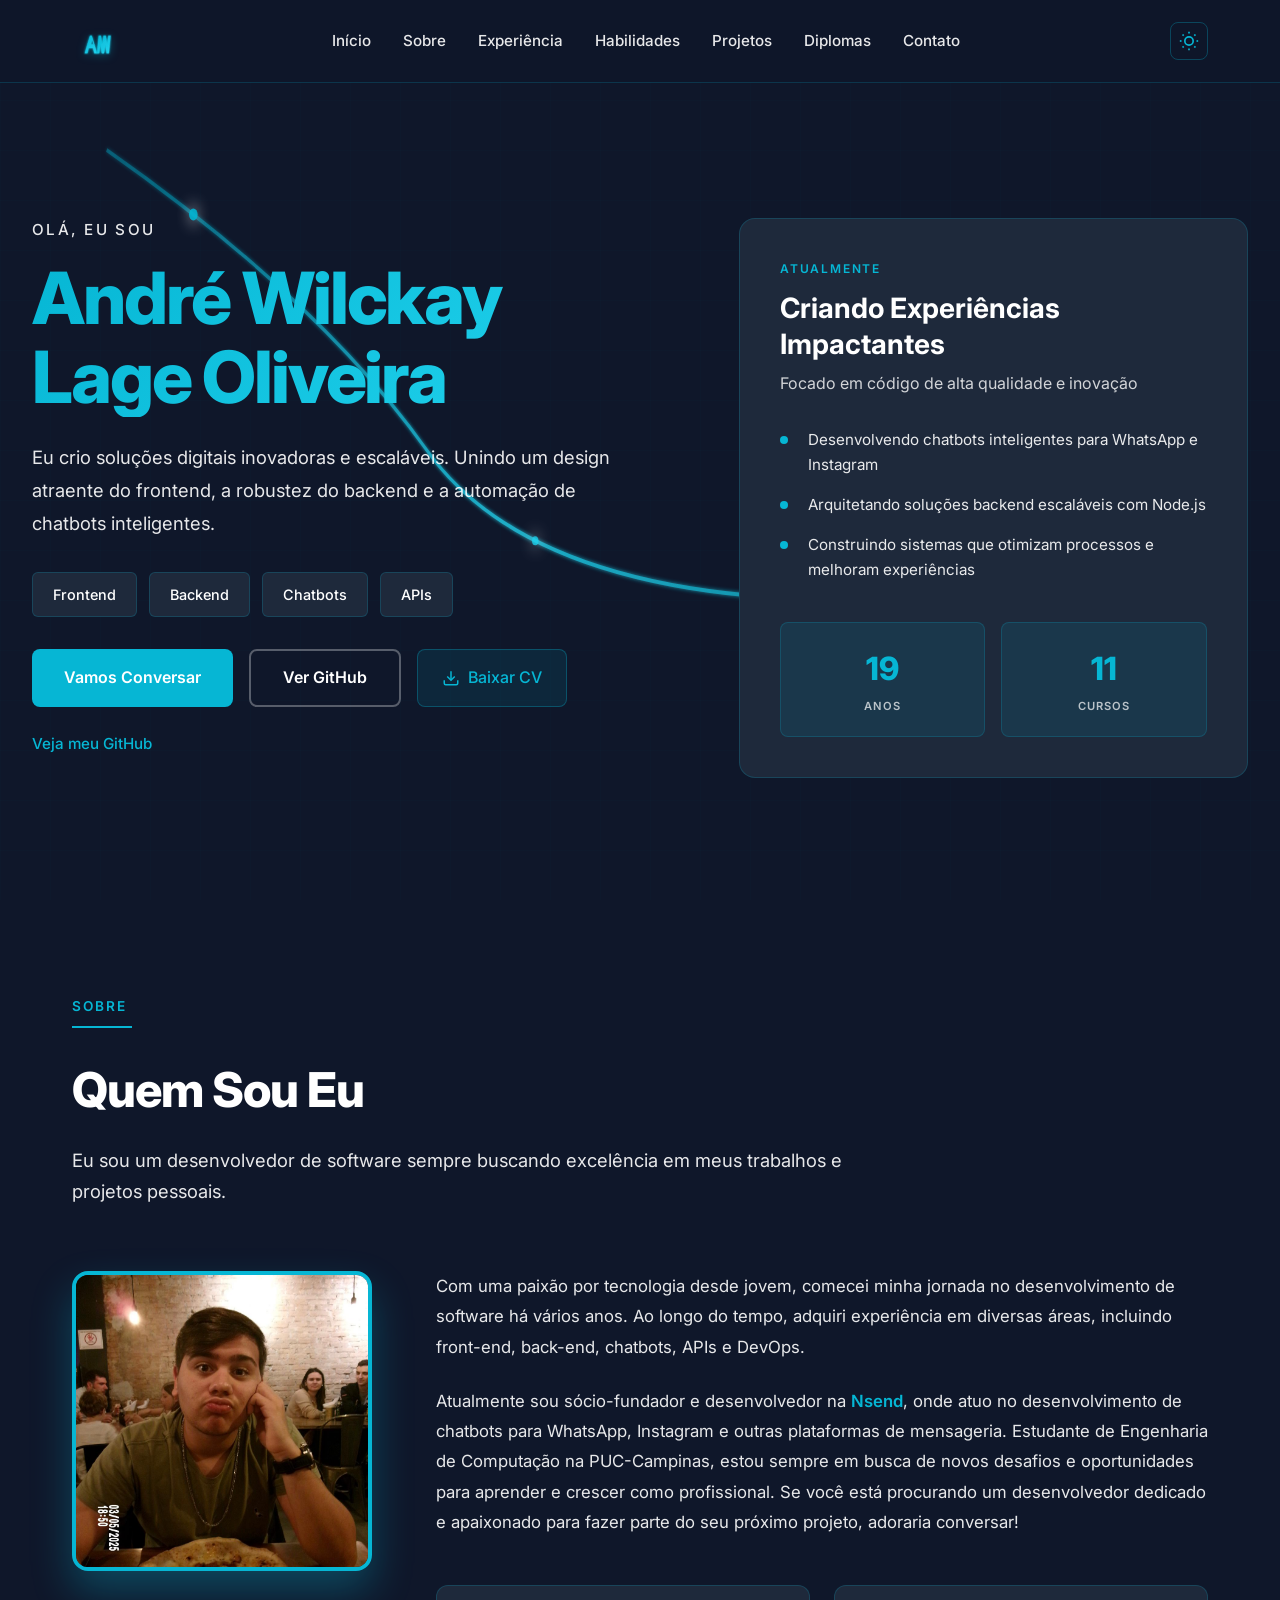
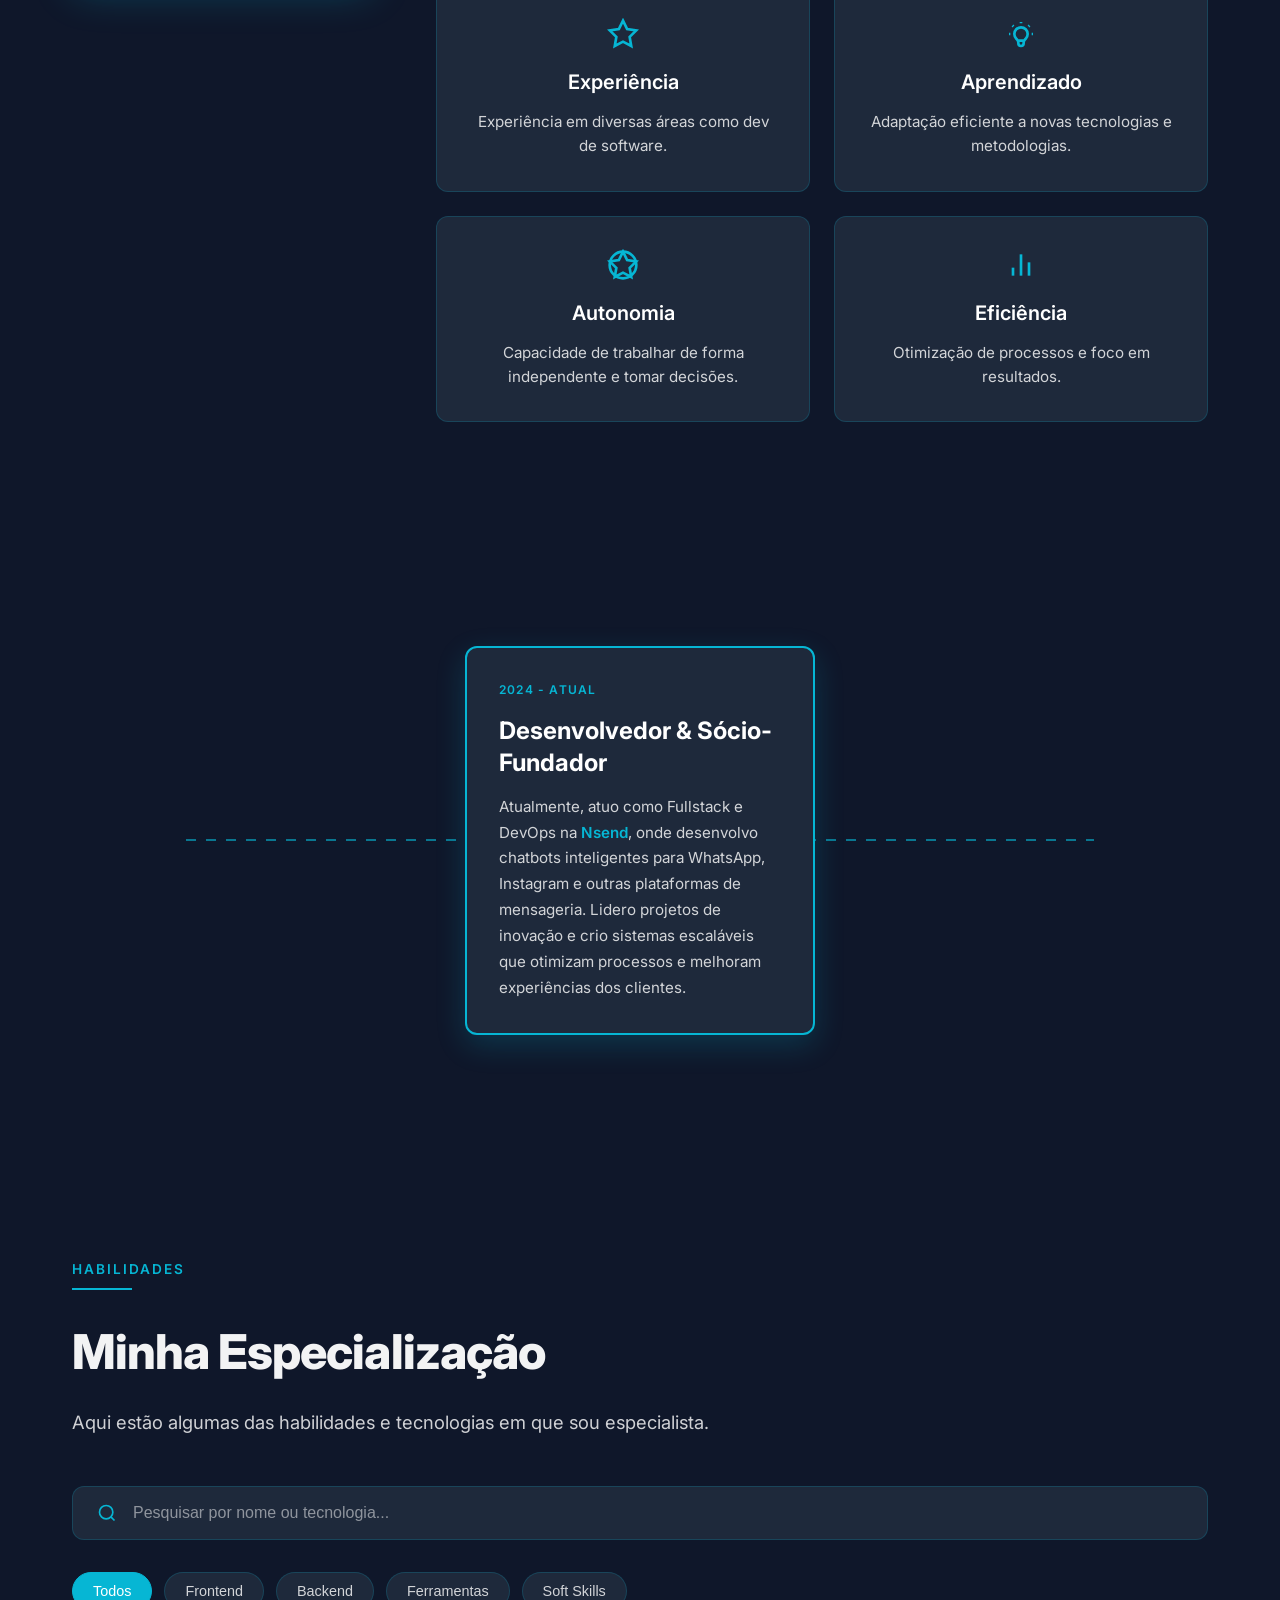
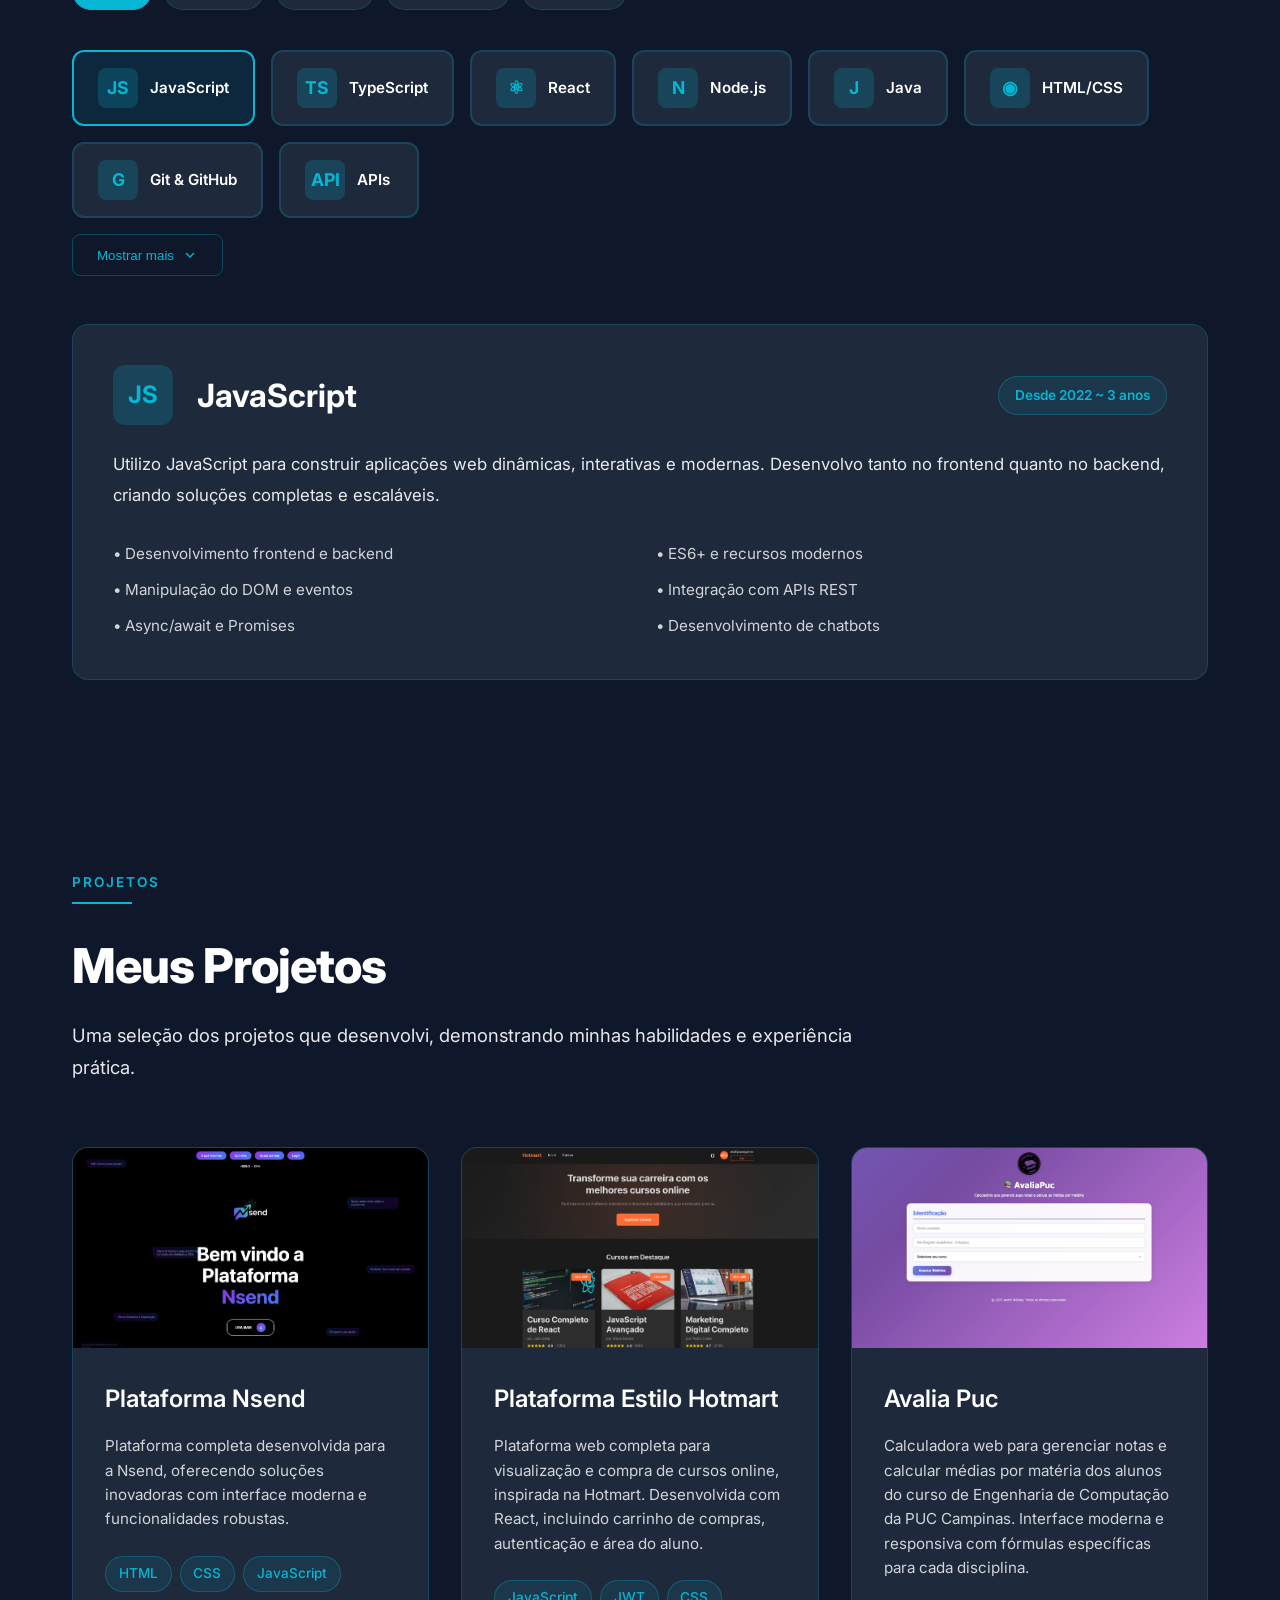
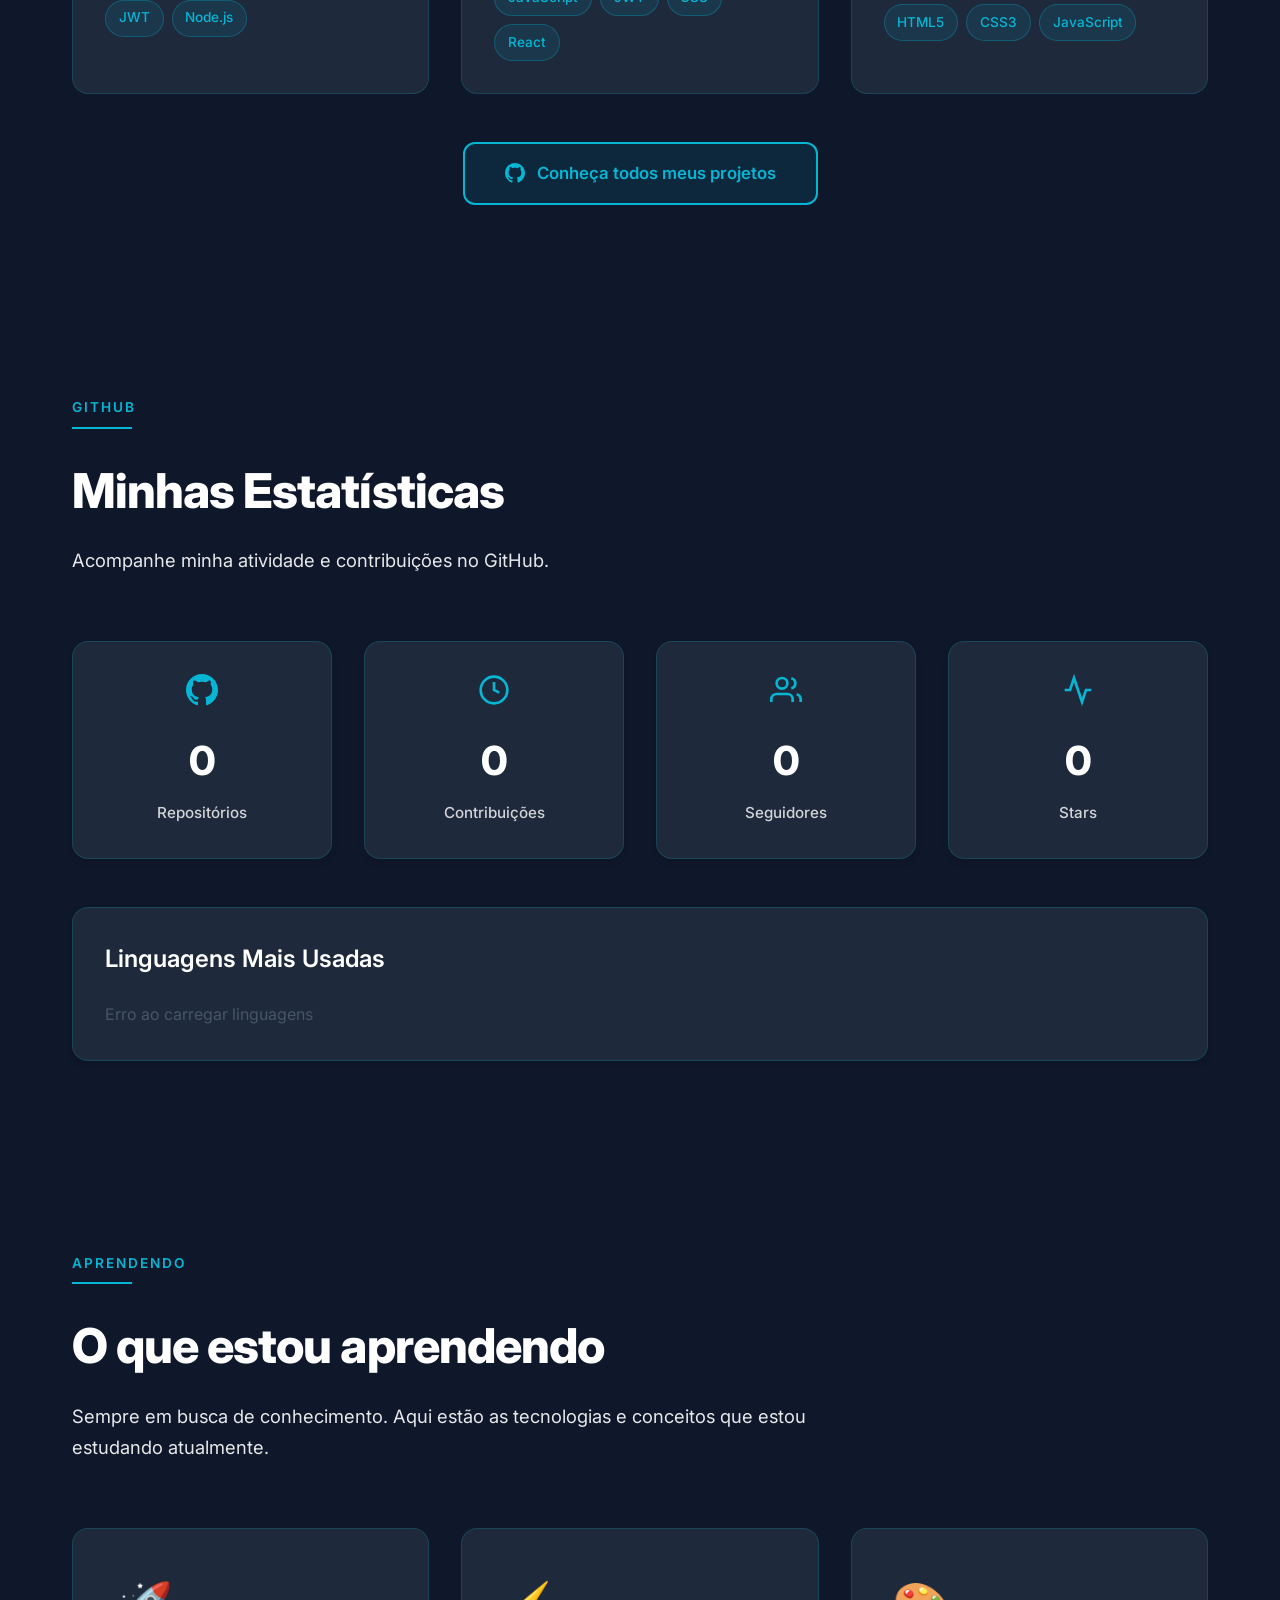
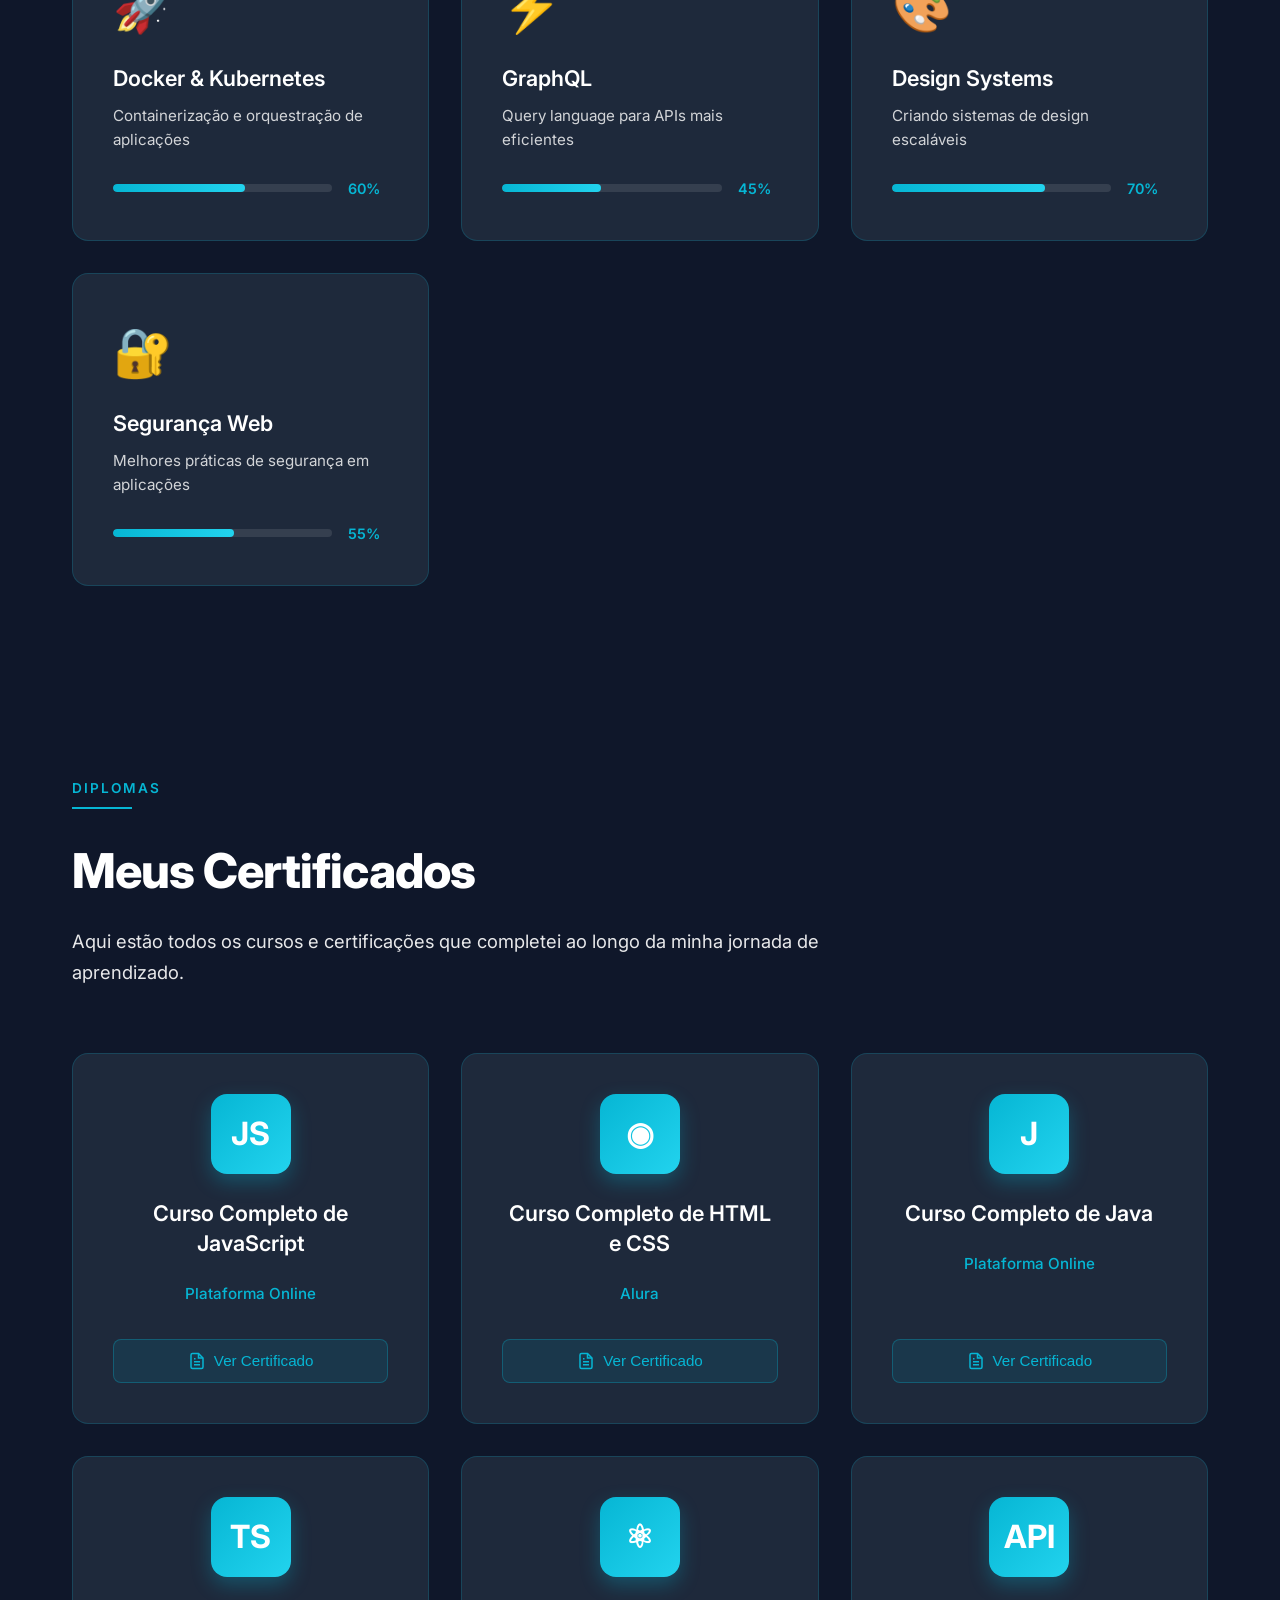
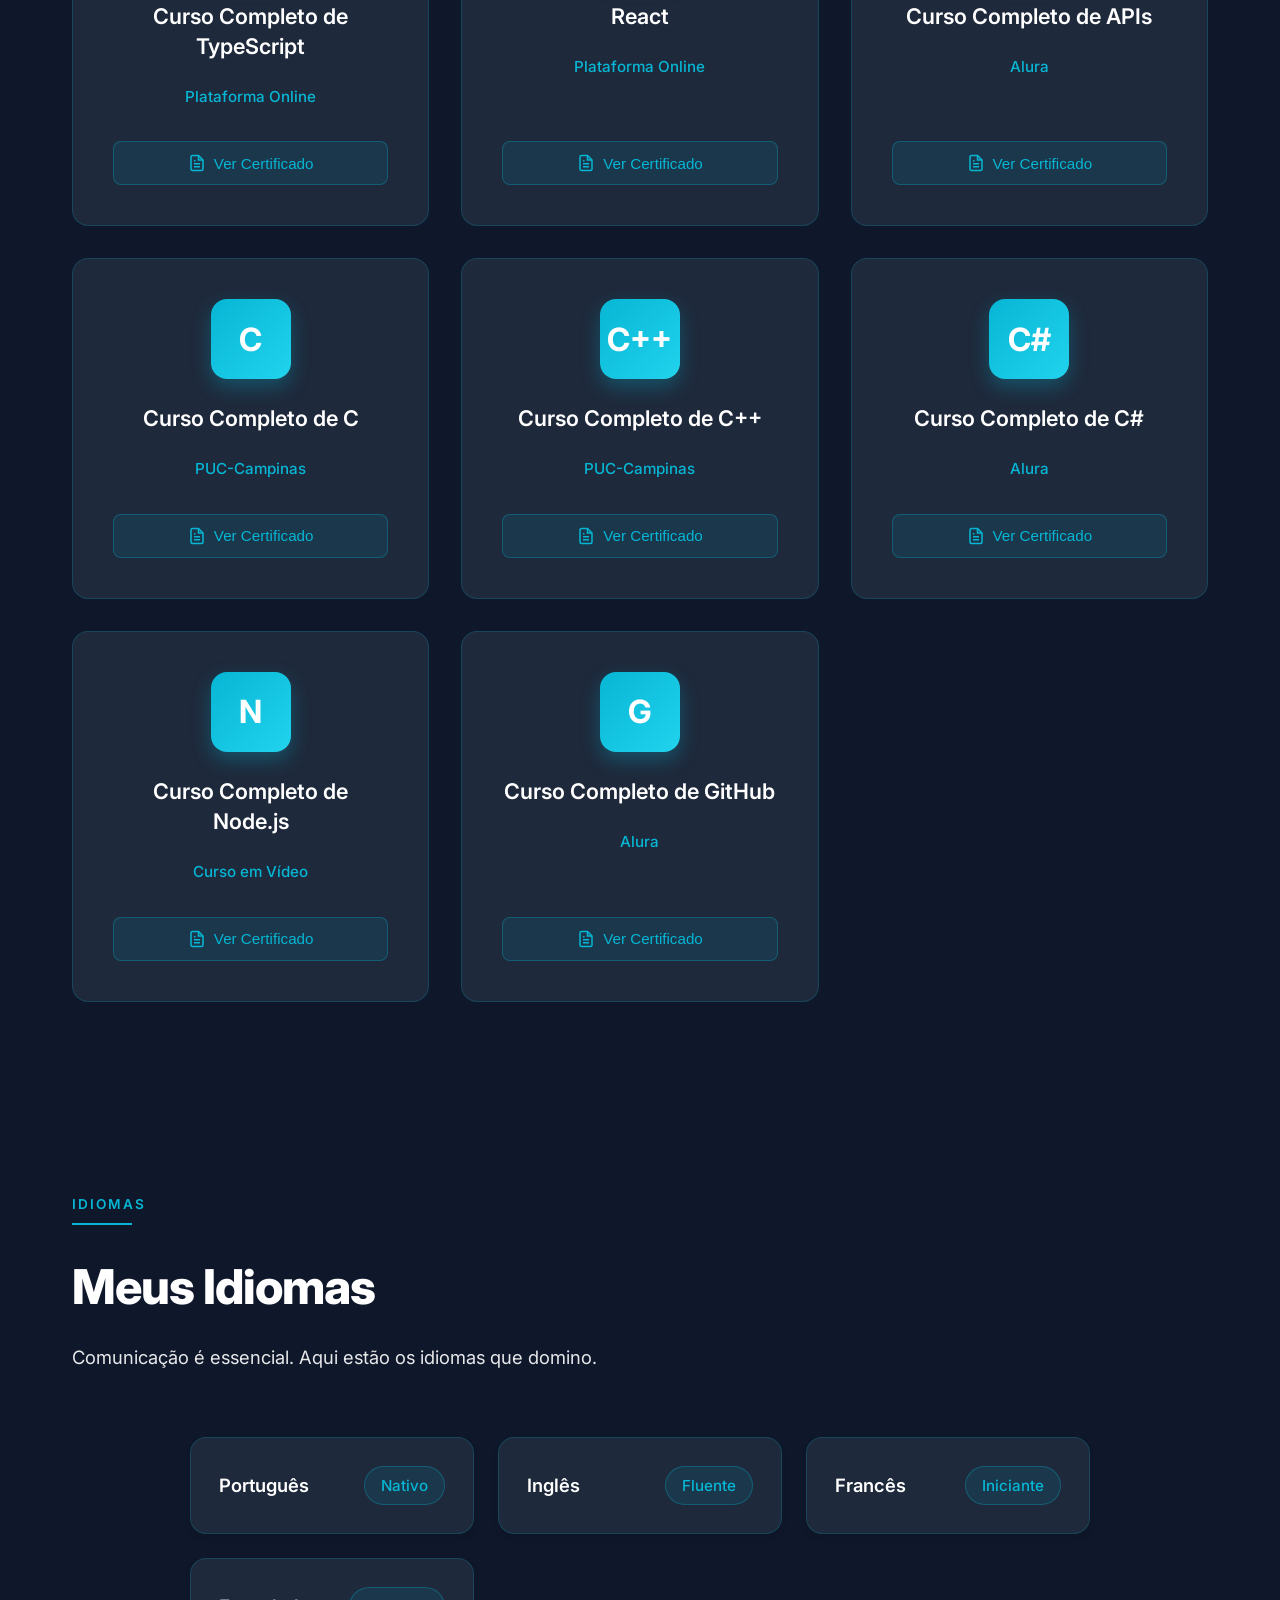
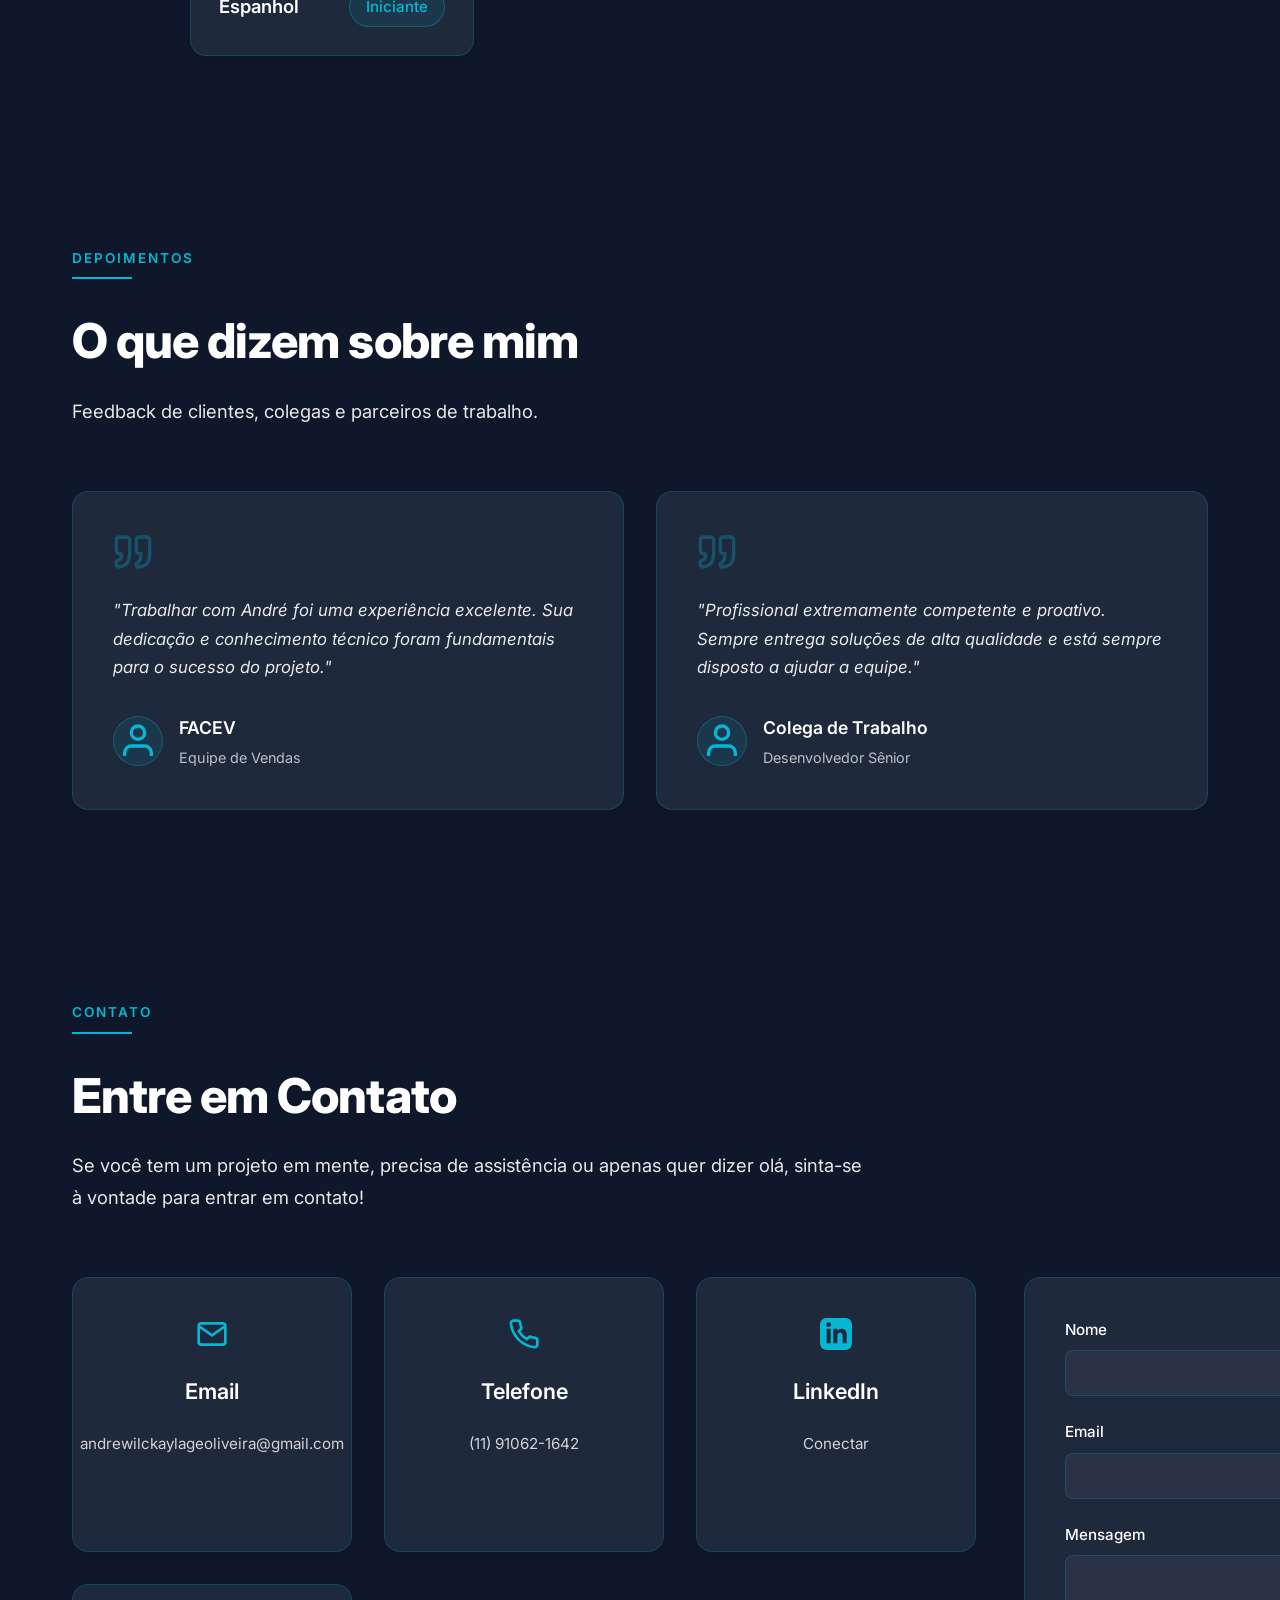
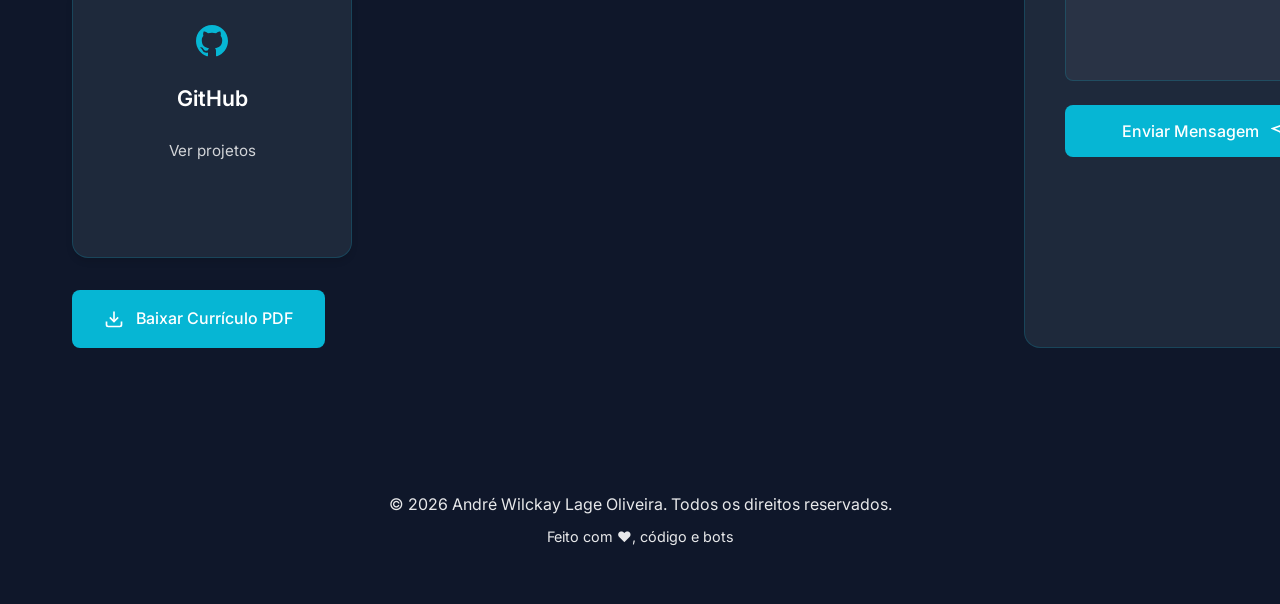
==== commit ffea5bdd: "Atualização completa: adicionadas novas seções, projetos reais, modo claro/escuro, geração automátic" ====
--- a/index.html
+++ b/index.html
@@ -3,375 +3,1093 @@
 <head>
     <meta charset="UTF-8">
     <meta name="viewport" content="width=device-width, initial-scale=1.0">
-    <meta name="description" content="Currículo profissional - André Wilckay Lage Oliveira | Desenvolvedor Full-Stack">
-    <title>Currículo - André Wilckay Lage Oliveira</title>
+    <meta name="description" content="Portfólio profissional - André Wilckay Lage Oliveira | Desenvolvedor Full-Stack & Empreendedor">
+    <title>André Wilckay - Desenvolvedor Full-Stack</title>
     <link rel="stylesheet" href="styles.css">
     <link rel="preconnect" href="https://fonts.googleapis.com">
     <link rel="preconnect" href="https://fonts.gstatic.com" crossorigin>
-    <link href="https://fonts.googleapis.com/css2?family=Inter:wght@300;400;500;600;700&display=swap" rel="stylesheet">
+    <link href="https://fonts.googleapis.com/css2?family=Inter:wght@300;400;500;600;700;800&display=swap" rel="stylesheet">
 </head>
 <body>
-    <div class="container">
-        <!-- Header -->
-        <header class="header">
-            <div class="profile-section">
-                <div class="profile-image">
-                    <img src="images/foto_andre.jpg" alt="André Wilckay Lage Oliveira" class="profile-photo">
-                </div>
-                <div class="profile-info">
-                    <h1 class="name">André Wilckay Lage Oliveira</h1>
-                    <p class="title">Desenvolvedor Full-Stack & Sócio-Fundador na Nsend</p>
-                    <p class="location">📍 Belo Horizonte, MG - Brasil | 19 anos</p>
-                </div>
-            </div>
-            <div class="contact-info">
-                <a href="mailto:andrewilckaylageoliveira@gmail.com" class="contact-link">
-                    <svg width="20" height="20" viewBox="0 0 24 24" fill="none" stroke="currentColor" stroke-width="2">
-                        <path d="M4 4h16c1.1 0 2 .9 2 2v12c0 1.1-.9 2-2 2H4c-1.1 0-2-.9-2-2V6c0-1.1.9-2 2-2z"/>
-                        <polyline points="22,6 12,13 2,6"/>
+    <!-- Indicador de Progresso de Scroll -->
+    <div class="scroll-progress" id="scroll-progress"></div>
+
+    <!-- Navegação -->
+    <nav class="navbar" id="navbar">
+        <div class="nav-container">
+            <div class="nav-logo">
+                <a href="#inicio" class="logo-link">
+                    <svg class="logo-svg" width="48" height="48" viewBox="0 0 48 48" fill="none" xmlns="http://www.w3.org/2000/svg">
+                        <defs>
+                            <linearGradient id="logoGradient" x1="0%" y1="0%" x2="100%" y2="100%">
+                                <stop offset="0%" stop-color="#06b6d4" />
+                                <stop offset="100%" stop-color="#22d3ee" />
+                            </linearGradient>
+                            <filter id="glow">
+                                <feGaussianBlur stdDeviation="1.5" result="coloredBlur"/>
+                                <feMerge>
+                                    <feMergeNode in="coloredBlur"/>
+                                    <feMergeNode in="SourceGraphic"/>
+                                </feMerge>
+                            </filter>
+                        </defs>
+                        <!-- Letra A -->
+                        <path d="M10 38 L16 18 L18 18 L24 38 L21 38 L19.5 32 L14.5 32 L13 38 Z M17 28 L20 28 L18.5 22.5 Z" 
+                              fill="url(#logoGradient)" 
+                              filter="url(#glow)"
+                              stroke="url(#logoGradient)" 
+                              stroke-width="0.3"/>
+                        <!-- Letra W -->
+                        <path d="M26 18 L28.5 18 L30 28 L31.5 18 L34 18 L35.5 28 L37 18 L39.5 18 L37.5 38 L35 38 L33.5 28 L32 38 L29.5 38 L28 28 L26.5 38 L24 38 Z" 
+                              fill="url(#logoGradient)" 
+                              filter="url(#glow)"
+                              stroke="url(#logoGradient)" 
+                              stroke-width="0.3"/>
                     </svg>
-                    andrewilckaylageoliveira@gmail.com
                 </a>
-                <a href="tel:+5511910621642" class="contact-link">
-                    <svg width="20" height="20" viewBox="0 0 24 24" fill="none" stroke="currentColor" stroke-width="2">
-                        <path d="M22 16.92v3a2 2 0 0 1-2.18 2 19.79 19.79 0 0 1-8.63-3.07 19.5 19.5 0 0 1-6-6 19.79 19.79 0 0 1-3.07-8.67A2 2 0 0 1 4.11 2h3a2 2 0 0 1 2 1.72 12.84 12.84 0 0 0 .7 2.81 2 2 0 0 1-.45 2.11L8.09 9.91a16 16 0 0 0 6 6l1.27-1.27a2 2 0 0 1 2.11-.45 12.84 12.84 0 0 0 2.81.7A2 2 0 0 1 22 16.92z"/>
+            </div>
+            <ul class="nav-menu" id="nav-menu">
+                <li><a href="#inicio" class="nav-link">Início</a></li>
+                <li><a href="#sobre" class="nav-link">Sobre</a></li>
+                <li><a href="#experiencia" class="nav-link">Experiência</a></li>
+                <li><a href="#habilidades" class="nav-link">Habilidades</a></li>
+                <li><a href="#projetos" class="nav-link">Projetos</a></li>
+                <li><a href="#diplomas" class="nav-link">Diplomas</a></li>
+                <li><a href="#contato" class="nav-link">Contato</a></li>
+            </ul>
+            <div class="nav-actions">
+                <button class="theme-toggle" id="theme-toggle" aria-label="Alternar tema">
+                    <svg class="theme-icon sun-icon" width="20" height="20" viewBox="0 0 24 24" fill="none" stroke="currentColor" stroke-width="2">
+                        <circle cx="12" cy="12" r="5"/>
+                        <line x1="12" y1="1" x2="12" y2="3"/>
+                        <line x1="12" y1="21" x2="12" y2="23"/>
+                        <line x1="4.22" y1="4.22" x2="5.64" y2="5.64"/>
+                        <line x1="18.36" y1="18.36" x2="19.78" y2="19.78"/>
+                        <line x1="1" y1="12" x2="3" y2="12"/>
+                        <line x1="21" y1="12" x2="23" y2="12"/>
+                        <line x1="4.22" y1="19.78" x2="5.64" y2="18.36"/>
+                        <line x1="18.36" y1="5.64" x2="19.78" y2="4.22"/>
                     </svg>
-                    (11) 91062-1642
-                </a>
-                <a href="https://www.linkedin.com/in/andr%C3%A9-wilckay-lage-oliveira-200874383/" target="_blank" class="contact-link">
-                    <svg width="20" height="20" viewBox="0 0 24 24" fill="currentColor">
-                        <path d="M19 0h-14c-2.761 0-5 2.239-5 5v14c0 2.761 2.239 5 5 5h14c2.762 0 5-2.239 5-5v-14c0-2.761-2.238-5-5-5zm-11 19h-3v-11h3v11zm-1.5-12.268c-.966 0-1.75-.79-1.75-1.764s.784-1.764 1.75-1.764 1.75.79 1.75 1.764-.783 1.764-1.75 1.764zm13.5 12.268h-3v-5.604c0-3.368-4-3.113-4 0v5.604h-3v-11h3v1.765c1.396-2.586 7-2.777 7 2.476v6.759z"/>
+                    <svg class="theme-icon moon-icon" width="20" height="20" viewBox="0 0 24 24" fill="none" stroke="currentColor" stroke-width="2">
+                        <path d="M21 12.79A9 9 0 1 1 11.21 3 7 7 0 0 0 21 12.79z"/>
                     </svg>
-                    LinkedIn
-                </a>
-                <a href="https://github.com/awlogod" target="_blank" class="contact-link">
+                </button>
+                <button class="nav-toggle" id="nav-toggle" aria-label="Toggle menu">
+                    <span></span>
+                    <span></span>
+                    <span></span>
+                </button>
+            </div>
+        </div>
+    </nav>
+
+    <!-- Botão Voltar ao Topo -->
+    <button class="back-to-top" id="back-to-top" aria-label="Voltar ao topo">
+        <svg width="24" height="24" viewBox="0 0 24 24" fill="none" stroke="currentColor" stroke-width="2">
+            <polyline points="18 15 12 9 6 15"/>
+        </svg>
+    </button>
+
+    <!-- Hero Section -->
+    <section id="inicio" class="hero">
+        <div class="hero-container">
+            <div class="hero-content">
+                <p class="hero-greeting">OLÁ, EU SOU</p>
+                <h1 class="hero-name">André Wilckay<br>Lage Oliveira</h1>
+                <p class="hero-description">
+                    Eu crio soluções digitais inovadoras e escaláveis. Unindo um design atraente do frontend, 
+                    a robustez do backend e a automação de chatbots inteligentes.
+                </p>
+                <div class="hero-badges">
+                    <span class="badge">Frontend</span>
+                    <span class="badge">Backend</span>
+                    <span class="badge">Chatbots</span>
+                    <span class="badge">APIs</span>
+                </div>
+                <div class="hero-actions">
+                    <a href="#contato" class="btn btn-primary">Vamos Conversar</a>
+                    <a href="https://github.com/awlogod" target="_blank" class="btn btn-secondary">Ver GitHub</a>
+                    <a href="curriculo.html" target="_blank" class="btn btn-download" onclick="window.open('curriculo.html', '_blank'); return false;">
+                        <svg width="18" height="18" viewBox="0 0 24 24" fill="none" stroke="currentColor" stroke-width="2">
+                            <path d="M21 15v4a2 2 0 0 1-2 2H5a2 2 0 0 1-2-2v-4"/>
+                            <polyline points="7 10 12 15 17 10"/>
+                            <line x1="12" y1="15" x2="12" y2="3"/>
+                        </svg>
+                        Baixar CV
+                    </a>
+                </div>
+                <a href="https://github.com/awlogod" target="_blank" class="hero-github-link">Veja meu GitHub</a>
+            </div>
+            
+            <!-- Card ATUALMENTE -->
+            <div class="hero-current-card">
+                <p class="current-label">ATUALMENTE</p>
+                <h2 class="current-title">Criando Experiências Impactantes</h2>
+                <p class="current-subtitle">Focado em código de alta qualidade e inovação</p>
+                <ul class="current-list">
+                    <li>Desenvolvendo chatbots inteligentes para WhatsApp e Instagram</li>
+                    <li>Arquitetando soluções backend escaláveis com Node.js</li>
+                    <li>Construindo sistemas que otimizam processos e melhoram experiências</li>
+                </ul>
+                <div class="current-stats">
+                    <div class="current-stat-box">
+                        <div class="current-stat-number" data-target="19">0</div>
+                        <div class="current-stat-label">ANOS</div>
+                    </div>
+                    <div class="current-stat-box">
+                        <div class="current-stat-number" data-target="11">0</div>
+                        <div class="current-stat-label">CURSOS</div>
+                    </div>
+                </div>
+            </div>
+        </div>
+        
+        <!-- Linha decorativa interativa -->
+        <svg class="hero-connector" viewBox="0 0 1200 600" preserveAspectRatio="none" xmlns="http://www.w3.org/2000/svg">
+            <defs>
+                <linearGradient id="pathGradient" x1="0%" y1="0%" x2="100%" y2="100%">
+                    <stop offset="0%" style="stop-color:#06b6d4;stop-opacity:0.4" />
+                    <stop offset="50%" style="stop-color:#22d3ee;stop-opacity:1" />
+                    <stop offset="100%" style="stop-color:#06b6d4;stop-opacity:0.4" />
+                </linearGradient>
+                <filter id="glow">
+                    <feGaussianBlur stdDeviation="2" result="coloredBlur"/>
+                    <feMerge>
+                        <feMergeNode in="coloredBlur"/>
+                        <feMergeNode in="SourceGraphic"/>
+                    </feMerge>
+                </filter>
+            </defs>
+            <!-- Caminho de fundo (traço completo) -->
+            <path class="connector-path-bg" 
+                  d="M 100 100 Q 300 200, 400 300 T 800 400 Q 1000 450, 1100 500" 
+                  fill="none" 
+                  stroke="rgba(6, 182, 212, 0.15)" 
+                  stroke-width="3" 
+                  stroke-dasharray="10 10"/>
+            <!-- Caminho animado (desenho progressivo) -->
+            <path class="connector-path" 
+                  d="M 100 100 Q 300 200, 400 300 T 800 400 Q 1000 450, 1100 500" 
+                  fill="none" 
+                  stroke="url(#pathGradient)" 
+                  stroke-width="2.5" 
+                  stroke-dasharray="10 10"
+                  filter="url(#glow)"/>
+            <!-- Pontos animados ao longo do caminho -->
+            <circle class="connector-dot dot-1" r="4" fill="#06b6d4" opacity="0.9">
+                <animateMotion dur="3s" repeatCount="indefinite">
+                    <mpath href="#connectorMotionPath"/>
+                </animateMotion>
+                <animate attributeName="opacity" values="0.6;1;0.6" dur="2s" repeatCount="indefinite"/>
+            </circle>
+            <circle class="connector-dot dot-2" r="3" fill="#22d3ee" opacity="0.7">
+                <animateMotion dur="4s" repeatCount="indefinite" begin="1.5s">
+                    <mpath href="#connectorMotionPath"/>
+                </animateMotion>
+                <animate attributeName="opacity" values="0.5;1;0.5" dur="2.5s" repeatCount="indefinite"/>
+            </circle>
+            <!-- Caminho de movimento para os pontos -->
+            <path id="connectorMotionPath" 
+                  d="M 100 100 Q 300 200, 400 300 T 800 400 Q 1000 450, 1100 500" 
+                  fill="none" 
+                  stroke="none"/>
+        </svg>
+    </section>
+
+    <!-- Sobre -->
+    <section id="sobre" class="section about">
+        <div class="container">
+            <div class="about-header">
+                <p class="about-label">SOBRE</p>
+                <div class="about-label-line"></div>
+                <h2 class="about-title">Quem Sou Eu</h2>
+                <p class="about-subtitle">
+                    Eu sou um desenvolvedor de software sempre buscando excelência em meus trabalhos e projetos pessoais.
+                </p>
+            </div>
+            
+            <div class="about-main-content">
+                <div class="about-left">
+                    <div class="about-photo-container">
+                        <img src="images/foto_andre.jpg" alt="André Wilckay" class="about-photo">
+                    </div>
+                </div>
+                
+                <div class="about-right">
+                    <div class="about-text-content">
+                        <p>
+                            Com uma paixão por tecnologia desde jovem, comecei minha jornada no desenvolvimento de software há vários anos. 
+                            Ao longo do tempo, adquiri experiência em diversas áreas, incluindo front-end, back-end, chatbots, APIs e DevOps.
+                        </p>
+                        <p>
+                            Atualmente sou sócio-fundador e desenvolvedor na <strong>Nsend</strong>, onde atuo no desenvolvimento 
+                            de chatbots para WhatsApp, Instagram e outras plataformas de mensageria. Estudante de Engenharia de 
+                            Computação na PUC-Campinas, estou sempre em busca de novos desafios e oportunidades para aprender e 
+                            crescer como profissional. Se você está procurando um desenvolvedor dedicado e apaixonado para fazer 
+                            parte do seu próximo projeto, adoraria conversar!
+                        </p>
+                    </div>
+                    
+                    <div class="about-skills-grid">
+                        <div class="skill-card">
+                            <div class="skill-icon">
+                                <svg width="32" height="32" viewBox="0 0 24 24" fill="none" stroke="currentColor" stroke-width="2">
+                                    <polygon points="12 2 15.09 8.26 22 9.27 17 14.14 18.18 21.02 12 17.77 5.82 21.02 7 14.14 2 9.27 8.91 8.26 12 2"/>
+                                </svg>
+                            </div>
+                            <h4>Experiência</h4>
+                            <p>Experiência em diversas áreas como dev de software.</p>
+                        </div>
+                        
+                        <div class="skill-card">
+                            <div class="skill-icon">
+                                <svg width="32" height="32" viewBox="0 0 24 24" fill="none" stroke="currentColor" stroke-width="2">
+                                    <path d="M9.663 17h4.673M12 3v1m6.364 1.636l-.707.707M21 12h-1M4 12H3m3.343-5.657l-.707-.707m2.828 9.9a5 5 0 117.072 0l-.548.547A3.374 3.374 0 0014 18.469V19a2 2 0 11-4 0v-.531c0-.895-.356-1.754-.988-2.386l-.548-.547z"/>
+                                </svg>
+                            </div>
+                            <h4>Aprendizado</h4>
+                            <p>Adaptação eficiente a novas tecnologias e metodologias.</p>
+                        </div>
+                        
+                        <div class="skill-card">
+                            <div class="skill-icon">
+                                <svg width="32" height="32" viewBox="0 0 24 24" fill="none" stroke="currentColor" stroke-width="2">
+                                    <circle cx="12" cy="12" r="10"/>
+                                    <polygon points="12 2 15.09 8.26 22 9.27 17 14.14 18.18 21.02 12 17.77 5.82 21.02 7 14.14 2 9.27 8.91 8.26 12 2"/>
+                                </svg>
+                            </div>
+                            <h4>Autonomia</h4>
+                            <p>Capacidade de trabalhar de forma independente e tomar decisões.</p>
+                        </div>
+                        
+                        <div class="skill-card">
+                            <div class="skill-icon">
+                                <svg width="32" height="32" viewBox="0 0 24 24" fill="none" stroke="currentColor" stroke-width="2">
+                                    <line x1="18" y1="20" x2="18" y2="10"/>
+                                    <line x1="12" y1="20" x2="12" y2="4"/>
+                                    <line x1="6" y1="20" x2="6" y2="14"/>
+                                </svg>
+                            </div>
+                            <h4>Eficiência</h4>
+                            <p>Otimização de processos e foco em resultados.</p>
+                        </div>
+                    </div>
+                </div>
+            </div>
+        </div>
+    </section>
+
+    <!-- Experiência -->
+    <section id="experiencia" class="section experience">
+        <div class="container">
+            <div class="experience-timeline-container">
+                <div class="experience-timeline-line"></div>
+                <div class="experience-timeline-items">
+                    <div class="experience-card current">
+                        <p class="experience-period">2024 - ATUAL</p>
+                        <h3 class="experience-role">Desenvolvedor & Sócio-Fundador</h3>
+                        <p class="experience-description">
+                            Atualmente, atuo como Fullstack e DevOps na <strong>Nsend</strong>, onde desenvolvo 
+                            chatbots inteligentes para WhatsApp, Instagram e outras plataformas de mensageria. 
+                            Lidero projetos de inovação e crio sistemas escaláveis que otimizam processos e melhoram 
+                            experiências dos clientes.
+                        </p>
+                    </div>
+                </div>
+            </div>
+        </div>
+    </section>
+
+
+    <!-- Habilidades -->
+    <section id="habilidades" class="section skills">
+        <div class="container">
+            <div class="skills-header">
+                <p class="skills-label">HABILIDADES</p>
+                <div class="skills-label-line"></div>
+                <h2 class="skills-title">Minha Especialização</h2>
+                <p class="skills-subtitle">
+                    Aqui estão algumas das habilidades e tecnologias em que sou especialista.
+                </p>
+            </div>
+
+            <!-- Barra de Pesquisa -->
+            <div class="skills-search">
+                <svg width="20" height="20" viewBox="0 0 24 24" fill="none" stroke="currentColor" stroke-width="2">
+                    <circle cx="11" cy="11" r="8"/>
+                    <path d="m21 21-4.35-4.35"/>
+                </svg>
+                <input type="text" id="skills-search-input" placeholder="Pesquisar por nome ou tecnologia..." class="search-input">
+            </div>
+
+            <!-- Filtros por Categoria -->
+            <div class="skills-filters">
+                <button class="filter-btn active" data-filter="all">Todos</button>
+                <button class="filter-btn" data-filter="frontend">Frontend</button>
+                <button class="filter-btn" data-filter="backend">Backend</button>
+                <button class="filter-btn" data-filter="tools">Ferramentas</button>
+                <button class="filter-btn" data-filter="soft">Soft Skills</button>
+            </div>
+
+            <!-- Cards de Tecnologias -->
+            <div class="skills-cards-container">
+                <div class="skills-cards-row" id="skills-cards-row">
+                    <!-- JavaScript -->
+                    <div class="skill-tech-card" data-skill="javascript" data-category="frontend">
+                        <div class="tech-logo">JS</div>
+                        <span class="tech-name">JavaScript</span>
+                    </div>
+                    <!-- TypeScript -->
+                    <div class="skill-tech-card" data-skill="typescript" data-category="frontend">
+                        <div class="tech-logo">TS</div>
+                        <span class="tech-name">TypeScript</span>
+                    </div>
+                    <!-- React -->
+                    <div class="skill-tech-card" data-skill="react" data-category="frontend">
+                        <div class="tech-logo">⚛</div>
+                        <span class="tech-name">React</span>
+                    </div>
+                    <!-- Node.js -->
+                    <div class="skill-tech-card" data-skill="nodejs" data-category="backend">
+                        <div class="tech-logo">N</div>
+                        <span class="tech-name">Node.js</span>
+                    </div>
+                    <!-- Java -->
+                    <div class="skill-tech-card" data-skill="java" data-category="backend">
+                        <div class="tech-logo">J</div>
+                        <span class="tech-name">Java</span>
+                    </div>
+                    <!-- HTML/CSS -->
+                    <div class="skill-tech-card" data-skill="htmlcss" data-category="frontend">
+                        <div class="tech-logo">◉</div>
+                        <span class="tech-name">HTML/CSS</span>
+                    </div>
+                    <!-- Git/GitHub -->
+                    <div class="skill-tech-card" data-skill="git" data-category="tools">
+                        <div class="tech-logo">G</div>
+                        <span class="tech-name">Git & GitHub</span>
+                    </div>
+                    <!-- APIs -->
+                    <div class="skill-tech-card" data-skill="apis" data-category="backend">
+                        <div class="tech-logo">API</div>
+                        <span class="tech-name">APIs</span>
+                    </div>
+                    <!-- C -->
+                    <div class="skill-tech-card hidden" data-skill="c" data-category="backend">
+                        <div class="tech-logo">C</div>
+                        <span class="tech-name">C</span>
+                    </div>
+                    <!-- C++ -->
+                    <div class="skill-tech-card hidden" data-skill="cpp" data-category="backend">
+                        <div class="tech-logo">C++</div>
+                        <span class="tech-name">C++</span>
+                    </div>
+                    <!-- C# -->
+                    <div class="skill-tech-card hidden" data-skill="csharp" data-category="backend">
+                        <div class="tech-logo">C#</div>
+                        <span class="tech-name">C#</span>
+                    </div>
+                    <!-- Blip -->
+                    <div class="skill-tech-card hidden" data-skill="blip" data-category="tools">
+                        <div class="tech-logo">B</div>
+                        <span class="tech-name">Blip</span>
+                    </div>
+                    <!-- Chatbots -->
+                    <div class="skill-tech-card hidden" data-skill="chatbots" data-category="tools">
+                        <div class="tech-logo">🤖</div>
+                        <span class="tech-name">Chatbots</span>
+                    </div>
+                </div>
+                <button class="show-more-btn" id="show-more-skills">
+                    Mostrar mais
+                    <svg width="16" height="16" viewBox="0 0 24 24" fill="none" stroke="currentColor" stroke-width="2">
+                        <polyline points="6 9 12 15 18 9"/>
+                    </svg>
+                </button>
+            </div>
+
+            <!-- Card Expandido com Detalhes -->
+            <div class="skill-detail-card" id="skill-detail-card">
+                <div class="skill-detail-header">
+                    <div class="skill-detail-title-section">
+                        <div class="skill-detail-logo" id="detail-logo">JS</div>
+                        <h3 class="skill-detail-name" id="detail-name">JavaScript</h3>
+                    </div>
+                    <span class="skill-detail-experience" id="detail-experience">Desde 2022 ~ 3 anos</span>
+                </div>
+                <p class="skill-detail-description" id="detail-description">
+                    Utilizo JavaScript para construir aplicações web dinâmicas, interativas e modernas. 
+                    Desenvolvo tanto no frontend quanto no backend, criando soluções completas e escaláveis.
+                </p>
+                <div class="skill-detail-knowledges" id="detail-knowledges">
+                    <div class="knowledges-column">
+                        <div class="knowledge-item">• Desenvolvimento frontend e backend</div>
+                        <div class="knowledge-item">• Manipulação do DOM e eventos</div>
+                        <div class="knowledge-item">• Async/await e Promises</div>
+                    </div>
+                    <div class="knowledges-column">
+                        <div class="knowledge-item">• ES6+ e recursos modernos</div>
+                        <div class="knowledge-item">• Integração com APIs REST</div>
+                        <div class="knowledge-item">• Desenvolvimento de chatbots</div>
+                    </div>
+                </div>
+            </div>
+        </div>
+    </section>
+
+    <!-- Projetos -->
+    <section id="projetos" class="section projects-section">
+        <div class="container">
+            <div class="projects-header">
+                <p class="projects-label">PROJETOS</p>
+                <div class="projects-label-line"></div>
+                <h2 class="projects-title">Meus Projetos</h2>
+                <p class="projects-subtitle">
+                    Uma seleção dos projetos que desenvolvi, demonstrando minhas habilidades e experiência prática.
+                </p>
+            </div>
+            <div class="projects-grid">
+                <!-- Projeto 1 - Plataforma Nsend -->
+                <div class="project-card fade-in">
+                    <div class="project-image">
+                        <img src="images/projetos/plataforma-nsend.png" alt="Plataforma Nsend" class="project-img" onerror="this.style.display='none'; this.nextElementSibling.style.display='flex';">
+                        <div class="project-placeholder" style="display: none;">
+                            <svg width="60" height="60" viewBox="0 0 24 24" fill="none" stroke="currentColor" stroke-width="2">
+                                <rect x="3" y="3" width="18" height="18" rx="2" ry="2"/>
+                                <line x1="9" y1="3" x2="9" y2="21"/>
+                            </svg>
+                        </div>
+                        <div class="project-overlay">
+                            <a href="https://plataformansend.discloud.app/" target="_blank" class="project-link" title="Ver Demo">
+                                <svg width="24" height="24" viewBox="0 0 24 24" fill="none" stroke="currentColor" stroke-width="2">
+                                    <path d="M18 13v6a2 2 0 0 1-2 2H5a2 2 0 0 1-2-2V8a2 2 0 0 1 2-2h6"/>
+                                    <polyline points="15 3 21 3 21 9"/>
+                                    <line x1="10" y1="14" x2="21" y2="3"/>
+                                </svg>
+                            </a>
+                            <a href="https://github.com/awlogod/plataforma-nsend" target="_blank" class="project-link" title="Ver Código">
+                                <svg width="24" height="24" viewBox="0 0 24 24" fill="currentColor">
+                                    <path d="M12 0c-6.626 0-12 5.373-12 12 0 5.302 3.438 9.8 8.207 11.387.599.111.793-.261.793-.577v-2.234c-3.338.726-4.033-1.416-4.033-1.416-.546-1.387-1.333-1.756-1.333-1.756-1.089-.745.083-.729.083-.729 1.205.084 1.839 1.237 1.839 1.237 1.07 1.834 2.807 1.304 3.492.997.107-.775.418-1.305.762-1.604-2.665-.305-5.467-1.334-5.467-5.931 0-1.311.469-2.381 1.236-3.221-.124-.303-.535-1.524.117-3.176 0 0 1.008-.322 3.301 1.23.957-.266 1.983-.399 3.003-.404 1.02.005 2.047.138 3.006.404 2.291-1.552 3.297-1.23 3.297-1.23.653 1.653.242 2.874.118 3.176.77.84 1.235 1.911 1.235 3.221 0 4.609-2.807 5.624-5.479 5.921.43.372.823 1.102.823 2.222v3.293c0 .319.192.694.801.576 4.765-1.589 8.199-6.086 8.199-11.386 0-6.627-5.373-12-12-12z"/>
+                                </svg>
+                            </a>
+                        </div>
+                    </div>
+                    <div class="project-content">
+                        <h3 class="project-name">Plataforma Nsend</h3>
+                        <p class="project-description">
+                            Plataforma completa desenvolvida para a Nsend, oferecendo soluções inovadoras com interface moderna e funcionalidades robustas.
+                        </p>
+                        <div class="project-techs">
+                            <span class="tech-tag">HTML</span>
+                            <span class="tech-tag">CSS</span>
+                            <span class="tech-tag">JavaScript</span>
+                            <span class="tech-tag">JWT</span>
+                            <span class="tech-tag">Node.js</span>
+                        </div>
+                    </div>
+                </div>
+
+                <!-- Projeto 2 - Plataforma Estilo Hotmart -->
+                <div class="project-card fade-in">
+                    <div class="project-image">
+                        <img src="images/projetos/plataforma-hotmart.png" alt="Plataforma Estilo Hotmart" class="project-img" onerror="this.style.display='none'; this.nextElementSibling.style.display='flex';">
+                        <div class="project-placeholder" style="display: none;">
+                            <svg width="60" height="60" viewBox="0 0 24 24" fill="none" stroke="currentColor" stroke-width="2">
+                                <rect x="3" y="3" width="18" height="18" rx="2" ry="2"/>
+                                <line x1="9" y1="3" x2="9" y2="21"/>
+                            </svg>
+                        </div>
+                        <div class="project-overlay">
+                            <a href="#" target="_blank" class="project-link" title="Ver Demo">
+                                <svg width="24" height="24" viewBox="0 0 24 24" fill="none" stroke="currentColor" stroke-width="2">
+                                    <path d="M18 13v6a2 2 0 0 1-2 2H5a2 2 0 0 1-2-2V8a2 2 0 0 1 2-2h6"/>
+                                    <polyline points="15 3 21 3 21 9"/>
+                                    <line x1="10" y1="14" x2="21" y2="3"/>
+                                </svg>
+                            </a>
+                            <a href="https://github.com/awlogod/plataforma-estilo-hotmart" target="_blank" class="project-link" title="Ver Código">
+                                <svg width="24" height="24" viewBox="0 0 24 24" fill="currentColor">
+                                    <path d="M12 0c-6.626 0-12 5.373-12 12 0 5.302 3.438 9.8 8.207 11.387.599.111.793-.261.793-.577v-2.234c-3.338.726-4.033-1.416-4.033-1.416-.546-1.387-1.333-1.756-1.333-1.756-1.089-.745.083-.729.083-.729 1.205.084 1.839 1.237 1.839 1.237 1.07 1.834 2.807 1.304 3.492.997.107-.775.418-1.305.762-1.604-2.665-.305-5.467-1.334-5.467-5.931 0-1.311.469-2.381 1.236-3.221-.124-.303-.535-1.524.117-3.176 0 0 1.008-.322 3.301 1.23.957-.266 1.983-.399 3.003-.404 1.02.005 2.047.138 3.006.404 2.291-1.552 3.297-1.23 3.297-1.23.653 1.653.242 2.874.118 3.176.77.84 1.235 1.911 1.235 3.221 0 4.609-2.807 5.624-5.479 5.921.43.372.823 1.102.823 2.222v3.293c0 .319.192.694.801.576 4.765-1.589 8.199-6.086 8.199-11.386 0-6.627-5.373-12-12-12z"/>
+                                </svg>
+                            </a>
+                        </div>
+                    </div>
+                    <div class="project-content">
+                        <h3 class="project-name">Plataforma Estilo Hotmart</h3>
+                        <p class="project-description">
+                            Plataforma web completa para visualização e compra de cursos online, inspirada na Hotmart. Desenvolvida com React, incluindo carrinho de compras, autenticação e área do aluno.
+                        </p>
+                        <div class="project-techs">
+                            <span class="tech-tag">JavaScript</span>
+                            <span class="tech-tag">JWT</span>
+                            <span class="tech-tag">CSS</span>
+                            <span class="tech-tag">React</span>
+                        </div>
+                    </div>
+                </div>
+
+                <!-- Projeto 3 - Avalia Puc -->
+                <div class="project-card fade-in">
+                    <div class="project-image">
+                        <img src="images/projetos/avalia-puc.png" alt="Avalia Puc" class="project-img" onerror="this.style.display='none'; this.nextElementSibling.style.display='flex';">
+                        <div class="project-placeholder" style="display: none;">
+                            <svg width="60" height="60" viewBox="0 0 24 24" fill="none" stroke="currentColor" stroke-width="2">
+                                <rect x="3" y="3" width="18" height="18" rx="2" ry="2"/>
+                                <line x1="9" y1="3" x2="9" y2="21"/>
+                            </svg>
+                        </div>
+                        <div class="project-overlay">
+                            <a href="https://avaliapuc.discloud.app/" target="_blank" class="project-link" title="Ver Demo">
+                                <svg width="24" height="24" viewBox="0 0 24 24" fill="none" stroke="currentColor" stroke-width="2">
+                                    <path d="M18 13v6a2 2 0 0 1-2 2H5a2 2 0 0 1-2-2V8a2 2 0 0 1 2-2h6"/>
+                                    <polyline points="15 3 21 3 21 9"/>
+                                    <line x1="10" y1="14" x2="21" y2="3"/>
+                                </svg>
+                            </a>
+                            <a href="https://github.com/awlogod/site-media-pucc" target="_blank" class="project-link" title="Ver Código">
+                                <svg width="24" height="24" viewBox="0 0 24 24" fill="currentColor">
+                                    <path d="M12 0c-6.626 0-12 5.373-12 12 0 5.302 3.438 9.8 8.207 11.387.599.111.793-.261.793-.577v-2.234c-3.338.726-4.033-1.416-4.033-1.416-.546-1.387-1.333-1.756-1.333-1.756-1.089-.745.083-.729.083-.729 1.205.084 1.839 1.237 1.839 1.237 1.07 1.834 2.807 1.304 3.492.997.107-.775.418-1.305.762-1.604-2.665-.305-5.467-1.334-5.467-5.931 0-1.311.469-2.381 1.236-3.221-.124-.303-.535-1.524.117-3.176 0 0 1.008-.322 3.301 1.23.957-.266 1.983-.399 3.003-.404 1.02.005 2.047.138 3.006.404 2.291-1.552 3.297-1.23 3.297-1.23.653 1.653.242 2.874.118 3.176.77.84 1.235 1.911 1.235 3.221 0 4.609-2.807 5.624-5.479 5.921.43.372.823 1.102.823 2.222v3.293c0 .319.192.694.801.576 4.765-1.589 8.199-6.086 8.199-11.386 0-6.627-5.373-12-12-12z"/>
+                                </svg>
+                            </a>
+                        </div>
+                    </div>
+                    <div class="project-content">
+                        <h3 class="project-name">Avalia Puc</h3>
+                        <p class="project-description">
+                            Calculadora web para gerenciar notas e calcular médias por matéria dos alunos do curso de Engenharia de Computação da PUC Campinas. Interface moderna e responsiva com fórmulas específicas para cada disciplina.
+                        </p>
+                        <div class="project-techs">
+                            <span class="tech-tag">HTML5</span>
+                            <span class="tech-tag">CSS3</span>
+                            <span class="tech-tag">JavaScript</span>
+                        </div>
+                    </div>
+                </div>
+            </div>
+            <div class="projects-footer">
+                <a href="https://github.com/awlogod" target="_blank" class="btn-all-projects">
                     <svg width="20" height="20" viewBox="0 0 24 24" fill="currentColor">
                         <path d="M12 0c-6.626 0-12 5.373-12 12 0 5.302 3.438 9.8 8.207 11.387.599.111.793-.261.793-.577v-2.234c-3.338.726-4.033-1.416-4.033-1.416-.546-1.387-1.333-1.756-1.333-1.756-1.089-.745.083-.729.083-.729 1.205.084 1.839 1.237 1.839 1.237 1.07 1.834 2.807 1.304 3.492.997.107-.775.418-1.305.762-1.604-2.665-.305-5.467-1.334-5.467-5.931 0-1.311.469-2.381 1.236-3.221-.124-.303-.535-1.524.117-3.176 0 0 1.008-.322 3.301 1.23.957-.266 1.983-.399 3.003-.404 1.02.005 2.047.138 3.006.404 2.291-1.552 3.297-1.23 3.297-1.23.653 1.653.242 2.874.118 3.176.77.84 1.235 1.911 1.235 3.221 0 4.609-2.807 5.624-5.479 5.921.43.372.823 1.102.823 2.222v3.293c0 .319.192.694.801.576 4.765-1.589 8.199-6.086 8.199-11.386 0-6.627-5.373-12-12-12z"/>
                     </svg>
-                    GitHub
+                    Conheça todos meus projetos
                 </a>
             </div>
-        </header>
-
-        <!-- Main Content -->
-        <main class="main-content">
-            <!-- Sobre -->
-            <section class="section">
-                <h2 class="section-title">Sobre</h2>
-                <p class="section-content">
-                    Desenvolvedor Full-Stack apaixonado por transformar ideias em soluções tecnológicas inovadoras. 
-                    Atualmente sou sócio-fundador e desenvolvedor na <strong>Nsend</strong>, onde atuo no desenvolvimento 
-                    de chatbots para WhatsApp, Instagram e outras plataformas de mensageria. Estudante de Engenharia de 
-                    Computação na PUC-Campinas, sempre em busca de novos desafios e oportunidades de crescimento. 
-                    Combinando conhecimento técnico sólido com visão empreendedora para criar produtos que fazem a diferença.
+        </div>
+    </section>
+
+    <!-- Estatísticas do GitHub -->
+    <section id="github-stats" class="section github-stats-section">
+        <div class="container">
+            <div class="github-stats-header">
+                <p class="github-stats-label">GITHUB</p>
+                <div class="github-stats-label-line"></div>
+                <h2 class="github-stats-title">Minhas Estatísticas</h2>
+                <p class="github-stats-subtitle">
+                    Acompanhe minha atividade e contribuições no GitHub.
                 </p>
-            </section>
-
-            <!-- Experiência Profissional -->
-            <section class="section">
-                <h2 class="section-title">Experiência Profissional</h2>
-                <div class="timeline">
-                    <div class="timeline-item">
-                        <div class="timeline-marker"></div>
-                        <div class="timeline-content">
-                            <h3 class="job-title">Desenvolvedor & Sócio-Fundador</h3>
-                            <p class="company">Nsend</p>
-                            <p class="period">Atual</p>
-                            <ul class="job-description">
-                                <li>Desenvolvimento de chatbots inteligentes para WhatsApp, Instagram e outras plataformas de mensageria</li>
-                                <li>Arquitetura e implementação de soluções backend robustas utilizando APIs e Node.js</li>
-                                <li>Desenvolvimento de fluxos conversacionais na plataforma Nsend para automação de atendimento</li>
-                                <li>Gestão técnica e estratégica da empresa, liderando projetos de inovação</li>
-                                <li>Criação de sistemas escaláveis que melhoram a experiência do cliente e otimizam processos</li>
-                            </ul>
-                        </div>
-                    </div>
-                </div>
-            </section>
-
-            <!-- Educação -->
-            <section class="section">
-                <h2 class="section-title">Educação</h2>
-                <div class="education-item">
-                    <h3 class="degree">Engenharia de Computação</h3>
-                    <p class="institution">Pontifícia Universidade Católica de Campinas (PUC-Campinas)</p>
-                    <p class="period">Em andamento</p>
-                </div>
-                <div class="education-item">
-                    <div class="education-header">
-                        <div>
-                            <h3 class="degree">Curso Completo de JavaScript</h3>
-                            <p class="institution">Curso em Vídeo</p>
-                        </div>
-                        <button class="certificate-btn" data-certificate="images/certificados/javascript.jpg" data-title="Curso Completo de JavaScript - Curso em Vídeo">
+            </div>
+            <div class="github-stats-grid">
+                <div class="github-stat-card fade-in">
+                    <div class="stat-icon">
+                        <svg width="32" height="32" viewBox="0 0 24 24" fill="currentColor">
+                            <path d="M12 0c-6.626 0-12 5.373-12 12 0 5.302 3.438 9.8 8.207 11.387.599.111.793-.261.793-.577v-2.234c-3.338.726-4.033-1.416-4.033-1.416-.546-1.387-1.333-1.756-1.333-1.756-1.089-.745.083-.729.083-.729 1.205.084 1.839 1.237 1.839 1.237 1.07 1.834 2.807 1.304 3.492.997.107-.775.418-1.305.762-1.604-2.665-.305-5.467-1.334-5.467-5.931 0-1.311.469-2.381 1.236-3.221-.124-.303-.535-1.524.117-3.176 0 0 1.008-.322 3.301 1.23.957-.266 1.983-.399 3.003-.404 1.02.005 2.047.138 3.006.404 2.291-1.552 3.297-1.23 3.297-1.23.653 1.653.242 2.874.118 3.176.77.84 1.235 1.911 1.235 3.221 0 4.609-2.807 5.624-5.479 5.921.43.372.823 1.102.823 2.222v3.293c0 .319.192.694.801.576 4.765-1.589 8.199-6.086 8.199-11.386 0-6.627-5.373-12-12-12z"/>
+                        </svg>
+                    </div>
+                    <div class="stat-number" id="repo-count">-</div>
+                    <div class="stat-label">Repositórios</div>
+                </div>
+                <div class="github-stat-card fade-in">
+                    <div class="stat-icon">
+                        <svg width="32" height="32" viewBox="0 0 24 24" fill="none" stroke="currentColor" stroke-width="2">
+                            <circle cx="12" cy="12" r="10"/>
+                            <polyline points="12 6 12 12 16 14"/>
+                        </svg>
+                    </div>
+                    <div class="stat-number" id="contrib-count">-</div>
+                    <div class="stat-label">Contribuições</div>
+                </div>
+                <div class="github-stat-card fade-in">
+                    <div class="stat-icon">
+                        <svg width="32" height="32" viewBox="0 0 24 24" fill="none" stroke="currentColor" stroke-width="2">
+                            <path d="M17 21v-2a4 4 0 0 0-4-4H5a4 4 0 0 0-4 4v2"/>
+                            <circle cx="9" cy="7" r="4"/>
+                            <path d="M23 21v-2a4 4 0 0 0-3-3.87"/>
+                            <path d="M16 3.13a4 4 0 0 1 0 7.75"/>
+                        </svg>
+                    </div>
+                    <div class="stat-number" id="followers-count">-</div>
+                    <div class="stat-label">Seguidores</div>
+                </div>
+                <div class="github-stat-card fade-in">
+                    <div class="stat-icon">
+                        <svg width="32" height="32" viewBox="0 0 24 24" fill="none" stroke="currentColor" stroke-width="2">
+                            <polyline points="22 12 18 12 15 21 9 3 6 12 2 12"/>
+                        </svg>
+                    </div>
+                    <div class="stat-number" id="stars-count">-</div>
+                    <div class="stat-label">Stars</div>
+                </div>
+            </div>
+            <div class="github-languages fade-in" id="github-languages">
+                <h3 class="languages-title-small">Linguagens Mais Usadas</h3>
+                <div class="languages-bars" id="languages-bars">
+                    <!-- Será preenchido via JavaScript -->
+                </div>
+            </div>
+        </div>
+    </section>
+
+    <!-- O que estou aprendendo -->
+    <section id="aprendendo" class="section learning-section">
+        <div class="container">
+            <div class="learning-header">
+                <p class="learning-label">APRENDENDO</p>
+                <div class="learning-label-line"></div>
+                <h2 class="learning-title">O que estou aprendendo</h2>
+                <p class="learning-subtitle">
+                    Sempre em busca de conhecimento. Aqui estão as tecnologias e conceitos que estou estudando atualmente.
+                </p>
+            </div>
+            <div class="learning-grid">
+                <div class="learning-card fade-in">
+                    <div class="learning-icon">🚀</div>
+                    <h3 class="learning-name">Docker & Kubernetes</h3>
+                    <p class="learning-description">Containerização e orquestração de aplicações</p>
+                    <div class="learning-progress">
+                        <div class="progress-bar">
+                            <div class="progress-fill" style="width: 60%"></div>
+                        </div>
+                        <span class="progress-text">60%</span>
+                    </div>
+                </div>
+                <div class="learning-card fade-in">
+                    <div class="learning-icon">⚡</div>
+                    <h3 class="learning-name">GraphQL</h3>
+                    <p class="learning-description">Query language para APIs mais eficientes</p>
+                    <div class="learning-progress">
+                        <div class="progress-bar">
+                            <div class="progress-fill" style="width: 45%"></div>
+                        </div>
+                        <span class="progress-text">45%</span>
+                    </div>
+                </div>
+                <div class="learning-card fade-in">
+                    <div class="learning-icon">🎨</div>
+                    <h3 class="learning-name">Design Systems</h3>
+                    <p class="learning-description">Criando sistemas de design escaláveis</p>
+                    <div class="learning-progress">
+                        <div class="progress-bar">
+                            <div class="progress-fill" style="width: 70%"></div>
+                        </div>
+                        <span class="progress-text">70%</span>
+                    </div>
+                </div>
+                <div class="learning-card fade-in">
+                    <div class="learning-icon">🔐</div>
+                    <h3 class="learning-name">Segurança Web</h3>
+                    <p class="learning-description">Melhores práticas de segurança em aplicações</p>
+                    <div class="learning-progress">
+                        <div class="progress-bar">
+                            <div class="progress-fill" style="width: 55%"></div>
+                        </div>
+                        <span class="progress-text">55%</span>
+                    </div>
+                </div>
+            </div>
+        </div>
+    </section>
+
+    <!-- Diplomas -->
+    <section id="diplomas" class="section diplomas-section">
+        <div class="container">
+            <div class="diplomas-header">
+                <p class="diplomas-label">DIPLOMAS</p>
+                <div class="diplomas-label-line"></div>
+                <h2 class="diplomas-title">Meus Certificados</h2>
+                <p class="diplomas-subtitle">
+                    Aqui estão todos os cursos e certificações que completei ao longo da minha jornada de aprendizado.
+                </p>
+            </div>
+            <div class="diplomas-grid">
+                <!-- JavaScript -->
+                <div class="diploma-card">
+                    <div class="diploma-icon">JS</div>
+                    <h3 class="diploma-name">Curso Completo de JavaScript</h3>
+                    <p class="diploma-platform">Plataforma Online</p>
+                    <button class="diploma-cert-btn" data-certificate="javascript" data-title="Curso Completo de JavaScript">
+                        <svg width="18" height="18" viewBox="0 0 24 24" fill="none" stroke="currentColor" stroke-width="2">
+                            <path d="M14 2H6a2 2 0 0 0-2 2v16a2 2 0 0 0 2 2h12a2 2 0 0 0 2-2V8z"/>
+                            <polyline points="14 2 14 8 20 8"/>
+                            <line x1="16" y1="13" x2="8" y2="13"/>
+                            <line x1="16" y1="17" x2="8" y2="17"/>
+                            <polyline points="10 9 9 9 8 9"/>
+                        </svg>
+                        Ver Certificado
+                    </button>
+                </div>
+
+                <!-- HTML/CSS -->
+                <div class="diploma-card">
+                    <div class="diploma-icon">◉</div>
+                    <h3 class="diploma-name">Curso Completo de HTML e CSS</h3>
+                    <p class="diploma-platform">Alura</p>
+                    <button class="diploma-cert-btn" data-certificate="html-css" data-title="Curso Completo de HTML e CSS - Alura">
+                        <svg width="18" height="18" viewBox="0 0 24 24" fill="none" stroke="currentColor" stroke-width="2">
+                            <path d="M14 2H6a2 2 0 0 0-2 2v16a2 2 0 0 0 2 2h12a2 2 0 0 0 2-2V8z"/>
+                            <polyline points="14 2 14 8 20 8"/>
+                            <line x1="16" y1="13" x2="8" y2="13"/>
+                            <line x1="16" y1="17" x2="8" y2="17"/>
+                            <polyline points="10 9 9 9 8 9"/>
+                        </svg>
+                        Ver Certificado
+                    </button>
+                </div>
+
+                <!-- Java -->
+                <div class="diploma-card">
+                    <div class="diploma-icon">J</div>
+                    <h3 class="diploma-name">Curso Completo de Java</h3>
+                    <p class="diploma-platform">Plataforma Online</p>
+                    <button class="diploma-cert-btn" data-certificate="java" data-title="Curso Completo de Java">
+                        <svg width="18" height="18" viewBox="0 0 24 24" fill="none" stroke="currentColor" stroke-width="2">
+                            <path d="M14 2H6a2 2 0 0 0-2 2v16a2 2 0 0 0 2 2h12a2 2 0 0 0 2-2V8z"/>
+                            <polyline points="14 2 14 8 20 8"/>
+                            <line x1="16" y1="13" x2="8" y2="13"/>
+                            <line x1="16" y1="17" x2="8" y2="17"/>
+                            <polyline points="10 9 9 9 8 9"/>
+                        </svg>
+                        Ver Certificado
+                    </button>
+                </div>
+
+                <!-- TypeScript -->
+                <div class="diploma-card">
+                    <div class="diploma-icon">TS</div>
+                    <h3 class="diploma-name">Curso Completo de TypeScript</h3>
+                    <p class="diploma-platform">Plataforma Online</p>
+                    <button class="diploma-cert-btn" data-certificate="typescript" data-title="Curso Completo de TypeScript">
+                        <svg width="18" height="18" viewBox="0 0 24 24" fill="none" stroke="currentColor" stroke-width="2">
+                            <path d="M14 2H6a2 2 0 0 0-2 2v16a2 2 0 0 0 2 2h12a2 2 0 0 0 2-2V8z"/>
+                            <polyline points="14 2 14 8 20 8"/>
+                            <line x1="16" y1="13" x2="8" y2="13"/>
+                            <line x1="16" y1="17" x2="8" y2="17"/>
+                            <polyline points="10 9 9 9 8 9"/>
+                        </svg>
+                        Ver Certificado
+                    </button>
+                </div>
+
+                <!-- React -->
+                <div class="diploma-card">
+                    <div class="diploma-icon">⚛</div>
+                    <h3 class="diploma-name">React</h3>
+                    <p class="diploma-platform">Plataforma Online</p>
+                    <button class="diploma-cert-btn" data-certificate="react" data-title="Curso de React">
+                        <svg width="18" height="18" viewBox="0 0 24 24" fill="none" stroke="currentColor" stroke-width="2">
+                            <path d="M14 2H6a2 2 0 0 0-2 2v16a2 2 0 0 0 2 2h12a2 2 0 0 0 2-2V8z"/>
+                            <polyline points="14 2 14 8 20 8"/>
+                            <line x1="16" y1="13" x2="8" y2="13"/>
+                            <line x1="16" y1="17" x2="8" y2="17"/>
+                            <polyline points="10 9 9 9 8 9"/>
+                        </svg>
+                        Ver Certificado
+                    </button>
+                </div>
+
+                <!-- APIs -->
+                <div class="diploma-card">
+                    <div class="diploma-icon">API</div>
+                    <h3 class="diploma-name">Curso Completo de APIs</h3>
+                    <p class="diploma-platform">Alura</p>
+                    <button class="diploma-cert-btn" data-certificate="apis" data-title="Curso Completo de APIs - Alura">
+                        <svg width="18" height="18" viewBox="0 0 24 24" fill="none" stroke="currentColor" stroke-width="2">
+                            <path d="M14 2H6a2 2 0 0 0-2 2v16a2 2 0 0 0 2 2h12a2 2 0 0 0 2-2V8z"/>
+                            <polyline points="14 2 14 8 20 8"/>
+                            <line x1="16" y1="13" x2="8" y2="13"/>
+                            <line x1="16" y1="17" x2="8" y2="17"/>
+                            <polyline points="10 9 9 9 8 9"/>
+                        </svg>
+                        Ver Certificado
+                    </button>
+                </div>
+
+                <!-- C -->
+                <div class="diploma-card">
+                    <div class="diploma-icon">C</div>
+                    <h3 class="diploma-name">Curso Completo de C</h3>
+                    <p class="diploma-platform">PUC-Campinas</p>
+                    <button class="diploma-cert-btn" data-certificate="c" data-title="Curso Completo de C - PUC-Campinas">
+                        <svg width="18" height="18" viewBox="0 0 24 24" fill="none" stroke="currentColor" stroke-width="2">
+                            <path d="M14 2H6a2 2 0 0 0-2 2v16a2 2 0 0 0 2 2h12a2 2 0 0 0 2-2V8z"/>
+                            <polyline points="14 2 14 8 20 8"/>
+                            <line x1="16" y1="13" x2="8" y2="13"/>
+                            <line x1="16" y1="17" x2="8" y2="17"/>
+                            <polyline points="10 9 9 9 8 9"/>
+                        </svg>
+                        Ver Certificado
+                    </button>
+                </div>
+
+                <!-- C++ -->
+                <div class="diploma-card">
+                    <div class="diploma-icon">C++</div>
+                    <h3 class="diploma-name">Curso Completo de C++</h3>
+                    <p class="diploma-platform">PUC-Campinas</p>
+                    <button class="diploma-cert-btn" data-certificate="cpp" data-title="Curso Completo de C++ - PUC-Campinas">
+                        <svg width="18" height="18" viewBox="0 0 24 24" fill="none" stroke="currentColor" stroke-width="2">
+                            <path d="M14 2H6a2 2 0 0 0-2 2v16a2 2 0 0 0 2 2h12a2 2 0 0 0 2-2V8z"/>
+                            <polyline points="14 2 14 8 20 8"/>
+                            <line x1="16" y1="13" x2="8" y2="13"/>
+                            <line x1="16" y1="17" x2="8" y2="17"/>
+                            <polyline points="10 9 9 9 8 9"/>
+                        </svg>
+                        Ver Certificado
+                    </button>
+                </div>
+
+                <!-- C# -->
+                <div class="diploma-card">
+                    <div class="diploma-icon">C#</div>
+                    <h3 class="diploma-name">Curso Completo de C#</h3>
+                    <p class="diploma-platform">Alura</p>
+                    <button class="diploma-cert-btn" data-certificate="csharp" data-title="Curso Completo de C# - Alura">
+                        <svg width="18" height="18" viewBox="0 0 24 24" fill="none" stroke="currentColor" stroke-width="2">
+                            <path d="M14 2H6a2 2 0 0 0-2 2v16a2 2 0 0 0 2 2h12a2 2 0 0 0 2-2V8z"/>
+                            <polyline points="14 2 14 8 20 8"/>
+                            <line x1="16" y1="13" x2="8" y2="13"/>
+                            <line x1="16" y1="17" x2="8" y2="17"/>
+                            <polyline points="10 9 9 9 8 9"/>
+                        </svg>
+                        Ver Certificado
+                    </button>
+                </div>
+
+                <!-- Node.js -->
+                <div class="diploma-card">
+                    <div class="diploma-icon">N</div>
+                    <h3 class="diploma-name">Curso Completo de Node.js</h3>
+                    <p class="diploma-platform">Curso em Vídeo</p>
+                    <button class="diploma-cert-btn" data-certificate="nodejs" data-title="Curso Completo de Node.js - Curso em Vídeo">
+                        <svg width="18" height="18" viewBox="0 0 24 24" fill="none" stroke="currentColor" stroke-width="2">
+                            <path d="M14 2H6a2 2 0 0 0-2 2v16a2 2 0 0 0 2 2h12a2 2 0 0 0 2-2V8z"/>
+                            <polyline points="14 2 14 8 20 8"/>
+                            <line x1="16" y1="13" x2="8" y2="13"/>
+                            <line x1="16" y1="17" x2="8" y2="17"/>
+                            <polyline points="10 9 9 9 8 9"/>
+                        </svg>
+                        Ver Certificado
+                    </button>
+                </div>
+
+                <!-- GitHub -->
+                <div class="diploma-card">
+                    <div class="diploma-icon">G</div>
+                    <h3 class="diploma-name">Curso Completo de GitHub</h3>
+                    <p class="diploma-platform">Alura</p>
+                    <button class="diploma-cert-btn" data-certificate="github" data-title="Curso Completo de GitHub - Alura">
+                        <svg width="18" height="18" viewBox="0 0 24 24" fill="none" stroke="currentColor" stroke-width="2">
+                            <path d="M14 2H6a2 2 0 0 0-2 2v16a2 2 0 0 0 2 2h12a2 2 0 0 0 2-2V8z"/>
+                            <polyline points="14 2 14 8 20 8"/>
+                            <line x1="16" y1="13" x2="8" y2="13"/>
+                            <line x1="16" y1="17" x2="8" y2="17"/>
+                            <polyline points="10 9 9 9 8 9"/>
+                        </svg>
+                        Ver Certificado
+                    </button>
+                </div>
+            </div>
+        </div>
+    </section>
+
+    <!-- Idiomas -->
+    <section class="section languages-section">
+        <div class="container">
+            <div class="languages-header">
+                <p class="languages-label">IDIOMAS</p>
+                <div class="languages-label-line"></div>
+                <h2 class="languages-title">Meus Idiomas</h2>
+                <p class="languages-subtitle">
+                    Comunicação é essencial. Aqui estão os idiomas que domino.
+                </p>
+            </div>
+            <div class="languages-grid">
+                <div class="language-item">
+                    <span class="language-name">Português</span>
+                    <span class="language-level">Nativo</span>
+                </div>
+                <div class="language-item">
+                    <span class="language-name">Inglês</span>
+                    <span class="language-level">Fluente</span>
+                </div>
+                <div class="language-item">
+                    <span class="language-name">Francês</span>
+                    <span class="language-level">Iniciante</span>
+                </div>
+                <div class="language-item">
+                    <span class="language-name">Espanhol</span>
+                    <span class="language-level">Iniciante</span>
+                </div>
+            </div>
+        </div>
+    </section>
+
+    <!-- Depoimentos -->
+    <section id="depoimentos" class="section testimonials-section">
+        <div class="container">
+            <div class="testimonials-header">
+                <p class="testimonials-label">DEPOIMENTOS</p>
+                <div class="testimonials-label-line"></div>
+                <h2 class="testimonials-title">O que dizem sobre mim</h2>
+                <p class="testimonials-subtitle">
+                    Feedback de clientes, colegas e parceiros de trabalho.
+                </p>
+            </div>
+            <div class="testimonials-grid">
+                <div class="testimonial-card fade-in">
+                    <div class="testimonial-content">
+                        <svg class="quote-icon" width="40" height="40" viewBox="0 0 24 24" fill="none" stroke="currentColor" stroke-width="2">
+                            <path d="M3 21c3 0 7-1 7-8V5c0-1.25-.756-2.017-2-2H4c-1.25 0-2 .75-2 1.972V11c0 1.25.75 2 2 2 1 0 1 0 1 1v1c0 1-1 2-2 2s-1 .008-1 1.031V20c0 1 0 1 1 1z"/>
+                            <path d="M15 21c3 0 7-1 7-8V5c0-1.25-.757-2.017-2-2h-4c-1.25 0-2 .75-2 1.972V11c0 1.25.75 2 2 2h.75c0 2.25.25 4-2.75 6v1c0 1 0 1 1 1z"/>
+                        </svg>
+                        <p class="testimonial-text">
+                            "Trabalhar com André foi uma experiência excelente. Sua dedicação e conhecimento técnico foram fundamentais para o sucesso do projeto."
+                        </p>
+                    </div>
+                    <div class="testimonial-author">
+                        <div class="author-avatar">
+                            <svg width="40" height="40" viewBox="0 0 24 24" fill="none" stroke="currentColor" stroke-width="2">
+                                <path d="M20 21v-2a4 4 0 0 0-4-4H8a4 4 0 0 0-4 4v2"/>
+                                <circle cx="12" cy="7" r="4"/>
+                            </svg>
+                        </div>
+                        <div class="author-info">
+                            <h4 class="author-name">FACEV</h4>
+                            <p class="author-role">Equipe de Vendas</p>
+                        </div>
+                    </div>
+                </div>
+
+                <div class="testimonial-card fade-in">
+                    <div class="testimonial-content">
+                        <svg class="quote-icon" width="40" height="40" viewBox="0 0 24 24" fill="none" stroke="currentColor" stroke-width="2">
+                            <path d="M3 21c3 0 7-1 7-8V5c0-1.25-.756-2.017-2-2H4c-1.25 0-2 .75-2 1.972V11c0 1.25.75 2 2 2 1 0 1 0 1 1v1c0 1-1 2-2 2s-1 .008-1 1.031V20c0 1 0 1 1 1z"/>
+                            <path d="M15 21c3 0 7-1 7-8V5c0-1.25-.757-2.017-2-2h-4c-1.25 0-2 .75-2 1.972V11c0 1.25.75 2 2 2h.75c0 2.25.25 4-2.75 6v1c0 1 0 1 1 1z"/>
+                        </svg>
+                        <p class="testimonial-text">
+                            "Profissional extremamente competente e proativo. Sempre entrega soluções de alta qualidade e está sempre disposto a ajudar a equipe."
+                        </p>
+                    </div>
+                    <div class="testimonial-author">
+                        <div class="author-avatar">
+                            <svg width="40" height="40" viewBox="0 0 24 24" fill="none" stroke="currentColor" stroke-width="2">
+                                <path d="M20 21v-2a4 4 0 0 0-4-4H8a4 4 0 0 0-4 4v2"/>
+                                <circle cx="12" cy="7" r="4"/>
+                            </svg>
+                        </div>
+                        <div class="author-info">
+                            <h4 class="author-name">Colega de Trabalho</h4>
+                            <p class="author-role">Desenvolvedor Sênior</p>
+                        </div>
+                    </div>
+                </div>
+            </div>
+        </div>
+    </section>
+
+    <!-- Contato -->
+    <section id="contato" class="section contact">
+        <div class="container">
+            <div class="contact-header">
+                <p class="contact-label">CONTATO</p>
+                <div class="contact-label-line"></div>
+                <h2 class="contact-title">Entre em Contato</h2>
+                <p class="contact-subtitle">
+                    Se você tem um projeto em mente, precisa de assistência ou apenas quer dizer olá, sinta-se à vontade para entrar em contato!
+                </p>
+            </div>
+            <div class="contact-wrapper">
+                <div class="contact-info">
+                    <div class="contact-grid">
+                        <a href="mailto:andrewilckaylageoliveira@gmail.com" class="contact-card">
                             <svg width="24" height="24" viewBox="0 0 24 24" fill="none" stroke="currentColor" stroke-width="2">
-                                <path d="M14 2H6a2 2 0 0 0-2 2v16a2 2 0 0 0 2 2h12a2 2 0 0 0 2-2V8z"></path>
-                                <polyline points="14 2 14 8 20 8"></polyline>
-                                <line x1="16" y1="13" x2="8" y2="13"></line>
-                                <line x1="16" y1="17" x2="8" y2="17"></line>
-                                <polyline points="10 9 9 9 8 9"></polyline>
+                                <path d="M4 4h16c1.1 0 2 .9 2 2v12c0 1.1-.9 2-2 2H4c-1.1 0-2-.9-2-2V6c0-1.1.9-2 2-2z"/>
+                                <polyline points="22,6 12,13 2,6"/>
                             </svg>
-                            <span>Ver Certificado</span>
+                            <h3>Email</h3>
+                            <p>andrewilckaylageoliveira@gmail.com</p>
+                            <span class="contact-action">Copiar</span>
+                        </a>
+                        <a href="tel:+5511910621642" class="contact-card">
+                            <svg width="24" height="24" viewBox="0 0 24 24" fill="none" stroke="currentColor" stroke-width="2">
+                                <path d="M22 16.92v3a2 2 0 0 1-2.18 2 19.79 19.79 0 0 1-8.63-3.07 19.5 19.5 0 0 1-6-6 19.79 19.79 0 0 1-3.07-8.67A2 2 0 0 1 4.11 2h3a2 2 0 0 1 2 1.72 12.84 12.84 0 0 0 .7 2.81 2 2 0 0 1-.45 2.11L8.09 9.91a16 16 0 0 0 6 6l1.27-1.27a2 2 0 0 1 2.11-.45 12.84 12.84 0 0 0 2.81.7A2 2 0 0 1 22 16.92z"/>
+                            </svg>
+                            <h3>Telefone</h3>
+                            <p>(11) 91062-1642</p>
+                            <span class="contact-action">Ligar</span>
+                        </a>
+                        <a href="https://www.linkedin.com/in/andr%C3%A9-wilckay-lage-oliveira-200874383/" target="_blank" class="contact-card">
+                            <svg width="24" height="24" viewBox="0 0 24 24" fill="currentColor">
+                                <path d="M19 0h-14c-2.761 0-5 2.239-5 5v14c0 2.761 2.239 5 5 5h14c2.762 0 5-2.239 5-5v-14c0-2.761-2.238-5-5-5zm-11 19h-3v-11h3v11zm-1.5-12.268c-.966 0-1.75-.79-1.75-1.764s.784-1.764 1.75-1.764 1.75.79 1.75 1.764-.783 1.764-1.75 1.764zm13.5 12.268h-3v-5.604c0-3.368-4-3.113-4 0v5.604h-3v-11h3v1.765c1.396-2.586 7-2.777 7 2.476v6.759z"/>
+                            </svg>
+                            <h3>LinkedIn</h3>
+                            <p>Conectar</p>
+                            <span class="contact-action">Abrir</span>
+                        </a>
+                        <a href="https://github.com/awlogod" target="_blank" class="contact-card">
+                            <svg width="24" height="24" viewBox="0 0 24 24" fill="currentColor">
+                                <path d="M12 0c-6.626 0-12 5.373-12 12 0 5.302 3.438 9.8 8.207 11.387.599.111.793-.261.793-.577v-2.234c-3.338.726-4.033-1.416-4.033-1.416-.546-1.387-1.333-1.756-1.333-1.756-1.089-.745.083-.729.083-.729 1.205.084 1.839 1.237 1.839 1.237 1.07 1.834 2.807 1.304 3.492.997.107-.775.418-1.305.762-1.604-2.665-.305-5.467-1.334-5.467-5.931 0-1.311.469-2.381 1.236-3.221-.124-.303-.535-1.524.117-3.176 0 0 1.008-.322 3.301 1.23.957-.266 1.983-.399 3.003-.404 1.02.005 2.047.138 3.006.404 2.291-1.552 3.297-1.23 3.297-1.23.653 1.653.242 2.874.118 3.176.77.84 1.235 1.911 1.235 3.221 0 4.609-2.807 5.624-5.479 5.921.43.372.823 1.102.823 2.222v3.293c0 .319.192.694.801.576 4.765-1.589 8.199-6.086 8.199-11.386 0-6.627-5.373-12-12-12z"/>
+                            </svg>
+                            <h3>GitHub</h3>
+                            <p>Ver projetos</p>
+                            <span class="contact-action">Abrir</span>
+                        </a>
+                    </div>
+                    <div class="contact-download">
+                        <a href="curriculo.html" target="_blank" class="btn-download-cv" onclick="window.open('curriculo.html', '_blank'); return false;">
+                            <svg width="20" height="20" viewBox="0 0 24 24" fill="none" stroke="currentColor" stroke-width="2">
+                                <path d="M21 15v4a2 2 0 0 1-2 2H5a2 2 0 0 1-2-2v-4"/>
+                                <polyline points="7 10 12 15 17 10"/>
+                                <line x1="12" y1="15" x2="12" y2="3"/>
+                            </svg>
+                            Baixar Currículo PDF
+                        </a>
+                    </div>
+                </div>
+                <div class="contact-form-wrapper">
+                    <form class="contact-form" id="contact-form">
+                        <div class="form-group">
+                            <label for="name">Nome</label>
+                            <input type="text" id="name" name="name" required>
+                        </div>
+                        <div class="form-group">
+                            <label for="email">Email</label>
+                            <input type="email" id="email" name="email" required>
+                        </div>
+                        <div class="form-group">
+                            <label for="message">Mensagem</label>
+                            <textarea id="message" name="message" rows="5" required></textarea>
+                        </div>
+                        <button type="submit" class="btn-submit">
+                            <span>Enviar Mensagem</span>
+                            <svg width="20" height="20" viewBox="0 0 24 24" fill="none" stroke="currentColor" stroke-width="2">
+                                <line x1="22" y1="2" x2="11" y2="13"/>
+                                <polygon points="22 2 15 22 11 13 2 9 22 2"/>
+                            </svg>
                         </button>
-                    </div>
-                </div>
-                <div class="education-item">
-                    <div class="education-header">
-                        <div>
-                            <h3 class="degree">Curso Completo de HTML e CSS</h3>
-                            <p class="institution">Alura</p>
-                        </div>
-                        <button class="certificate-btn" data-certificate="images/certificados/html-css.jpg" data-title="Curso Completo de HTML e CSS - Alura">
-                            <svg width="24" height="24" viewBox="0 0 24 24" fill="none" stroke="currentColor" stroke-width="2">
-                                <path d="M14 2H6a2 2 0 0 0-2 2v16a2 2 0 0 0 2 2h12a2 2 0 0 0 2-2V8z"></path>
-                                <polyline points="14 2 14 8 20 8"></polyline>
-                                <line x1="16" y1="13" x2="8" y2="13"></line>
-                                <line x1="16" y1="17" x2="8" y2="17"></line>
-                                <polyline points="10 9 9 9 8 9"></polyline>
-                            </svg>
-                            <span>Ver Certificado</span>
-                        </button>
-                    </div>
-                </div>
-                <div class="education-item">
-                    <div class="education-header">
-                        <div>
-                            <h3 class="degree">Curso Completo de Java</h3>
-                            <p class="institution">Alura</p>
-                        </div>
-                        <button class="certificate-btn" data-certificate="images/certificados/java.jpg" data-title="Curso Completo de Java - Alura">
-                            <svg width="24" height="24" viewBox="0 0 24 24" fill="none" stroke="currentColor" stroke-width="2">
-                                <path d="M14 2H6a2 2 0 0 0-2 2v16a2 2 0 0 0 2 2h12a2 2 0 0 0 2-2V8z"></path>
-                                <polyline points="14 2 14 8 20 8"></polyline>
-                                <line x1="16" y1="13" x2="8" y2="13"></line>
-                                <line x1="16" y1="17" x2="8" y2="17"></line>
-                                <polyline points="10 9 9 9 8 9"></polyline>
-                            </svg>
-                            <span>Ver Certificado</span>
-                        </button>
-                    </div>
-                </div>
-                <div class="education-item">
-                    <div class="education-header">
-                        <div>
-                            <h3 class="degree">Curso Completo de TypeScript</h3>
-                            <p class="institution">Alura</p>
-                        </div>
-                        <button class="certificate-btn" data-certificate="images/certificados/typescript.jpg" data-title="Curso Completo de TypeScript - Alura">
-                            <svg width="24" height="24" viewBox="0 0 24 24" fill="none" stroke="currentColor" stroke-width="2">
-                                <path d="M14 2H6a2 2 0 0 0-2 2v16a2 2 0 0 0 2 2h12a2 2 0 0 0 2-2V8z"></path>
-                                <polyline points="14 2 14 8 20 8"></polyline>
-                                <line x1="16" y1="13" x2="8" y2="13"></line>
-                                <line x1="16" y1="17" x2="8" y2="17"></line>
-                                <polyline points="10 9 9 9 8 9"></polyline>
-                            </svg>
-                            <span>Ver Certificado</span>
-                        </button>
-                    </div>
-                </div>
-                <div class="education-item">
-                    <div class="education-header">
-                        <div>
-                            <h3 class="degree">React</h3>
-                            <p class="institution">Alura</p>
-                        </div>
-                        <button class="certificate-btn" data-certificate="images/certificados/react.jpg" data-title="React - Alura">
-                            <svg width="24" height="24" viewBox="0 0 24 24" fill="none" stroke="currentColor" stroke-width="2">
-                                <path d="M14 2H6a2 2 0 0 0-2 2v16a2 2 0 0 0 2 2h12a2 2 0 0 0 2-2V8z"></path>
-                                <polyline points="14 2 14 8 20 8"></polyline>
-                                <line x1="16" y1="13" x2="8" y2="13"></line>
-                                <line x1="16" y1="17" x2="8" y2="17"></line>
-                                <polyline points="10 9 9 9 8 9"></polyline>
-                            </svg>
-                            <span>Ver Certificado</span>
-                        </button>
-                    </div>
-                </div>
-                <div class="education-item">
-                    <div class="education-header">
-                        <div>
-                            <h3 class="degree">Curso Completo de APIs</h3>
-                            <p class="institution">Alura</p>
-                        </div>
-                        <button class="certificate-btn" data-certificate="images/certificados/apis.jpg" data-title="Curso Completo de APIs - Alura">
-                            <svg width="24" height="24" viewBox="0 0 24 24" fill="none" stroke="currentColor" stroke-width="2">
-                                <path d="M14 2H6a2 2 0 0 0-2 2v16a2 2 0 0 0 2 2h12a2 2 0 0 0 2-2V8z"></path>
-                                <polyline points="14 2 14 8 20 8"></polyline>
-                                <line x1="16" y1="13" x2="8" y2="13"></line>
-                                <line x1="16" y1="17" x2="8" y2="17"></line>
-                                <polyline points="10 9 9 9 8 9"></polyline>
-                            </svg>
-                            <span>Ver Certificado</span>
-                        </button>
-                    </div>
-                </div>
-                <div class="education-item">
-                    <div class="education-header">
-                        <div>
-                            <h3 class="degree">Curso Completo de C</h3>
-                            <p class="institution">Pontifícia Universidade Católica de Campinas (PUC-Campinas)</p>
-                        </div>
-                        <button class="certificate-btn" data-certificate="images/certificados/c.jpg" data-title="Curso Completo de C - PUC-Campinas">
-                            <svg width="24" height="24" viewBox="0 0 24 24" fill="none" stroke="currentColor" stroke-width="2">
-                                <path d="M14 2H6a2 2 0 0 0-2 2v16a2 2 0 0 0 2 2h12a2 2 0 0 0 2-2V8z"></path>
-                                <polyline points="14 2 14 8 20 8"></polyline>
-                                <line x1="16" y1="13" x2="8" y2="13"></line>
-                                <line x1="16" y1="17" x2="8" y2="17"></line>
-                                <polyline points="10 9 9 9 8 9"></polyline>
-                            </svg>
-                            <span>Ver Certificado</span>
-                        </button>
-                    </div>
-                </div>
-                <div class="education-item">
-                    <div class="education-header">
-                        <div>
-                            <h3 class="degree">Curso Completo de C++</h3>
-                            <p class="institution">Pontifícia Universidade Católica de Campinas (PUC-Campinas)</p>
-                        </div>
-                        <button class="certificate-btn" data-certificate="images/certificados/cpp.jpg" data-title="Curso Completo de C++ - PUC-Campinas">
-                            <svg width="24" height="24" viewBox="0 0 24 24" fill="none" stroke="currentColor" stroke-width="2">
-                                <path d="M14 2H6a2 2 0 0 0-2 2v16a2 2 0 0 0 2 2h12a2 2 0 0 0 2-2V8z"></path>
-                                <polyline points="14 2 14 8 20 8"></polyline>
-                                <line x1="16" y1="13" x2="8" y2="13"></line>
-                                <line x1="16" y1="17" x2="8" y2="17"></line>
-                                <polyline points="10 9 9 9 8 9"></polyline>
-                            </svg>
-                            <span>Ver Certificado</span>
-                        </button>
-                    </div>
-                </div>
-                <div class="education-item">
-                    <div class="education-header">
-                        <div>
-                            <h3 class="degree">Curso Completo de C#</h3>
-                            <p class="institution">Alura</p>
-                        </div>
-                        <button class="certificate-btn" data-certificate="images/certificados/csharp.jpg" data-title="Curso Completo de C# - Alura">
-                            <svg width="24" height="24" viewBox="0 0 24 24" fill="none" stroke="currentColor" stroke-width="2">
-                                <path d="M14 2H6a2 2 0 0 0-2 2v16a2 2 0 0 0 2 2h12a2 2 0 0 0 2-2V8z"></path>
-                                <polyline points="14 2 14 8 20 8"></polyline>
-                                <line x1="16" y1="13" x2="8" y2="13"></line>
-                                <line x1="16" y1="17" x2="8" y2="17"></line>
-                                <polyline points="10 9 9 9 8 9"></polyline>
-                            </svg>
-                            <span>Ver Certificado</span>
-                        </button>
-                    </div>
-                </div>
-                <div class="education-item">
-                    <div class="education-header">
-                        <div>
-                            <h3 class="degree">Curso Completo de Node.js</h3>
-                            <p class="institution">Curso em Vídeo</p>
-                        </div>
-                        <button class="certificate-btn" data-certificate="images/certificados/nodejs.jpg" data-title="Curso Completo de Node.js - Curso em Vídeo">
-                            <svg width="24" height="24" viewBox="0 0 24 24" fill="none" stroke="currentColor" stroke-width="2">
-                                <path d="M14 2H6a2 2 0 0 0-2 2v16a2 2 0 0 0 2 2h12a2 2 0 0 0 2-2V8z"></path>
-                                <polyline points="14 2 14 8 20 8"></polyline>
-                                <line x1="16" y1="13" x2="8" y2="13"></line>
-                                <line x1="16" y1="17" x2="8" y2="17"></line>
-                                <polyline points="10 9 9 9 8 9"></polyline>
-                            </svg>
-                            <span>Ver Certificado</span>
-                        </button>
-                    </div>
-                </div>
-                <div class="education-item">
-                    <div class="education-header">
-                        <div>
-                            <h3 class="degree">Curso Completo de GitHub</h3>
-                            <p class="institution">Alura</p>
-                        </div>
-                        <button class="certificate-btn" data-certificate="images/certificados/github.jpg" data-title="Curso Completo de GitHub - Alura">
-                            <svg width="24" height="24" viewBox="0 0 24 24" fill="none" stroke="currentColor" stroke-width="2">
-                                <path d="M14 2H6a2 2 0 0 0-2 2v16a2 2 0 0 0 2 2h12a2 2 0 0 0 2-2V8z"></path>
-                                <polyline points="14 2 14 8 20 8"></polyline>
-                                <line x1="16" y1="13" x2="8" y2="13"></line>
-                                <line x1="16" y1="17" x2="8" y2="17"></line>
-                                <polyline points="10 9 9 9 8 9"></polyline>
-                            </svg>
-                            <span>Ver Certificado</span>
-                        </button>
-                    </div>
-                </div>
-            </section>
-
-            <!-- Habilidades -->
-            <section class="section">
-                <h2 class="section-title">Habilidades</h2>
-                <div class="skills-grid">
-                    <div class="skill-category">
-                        <h3 class="skill-category-title">Linguagens de Programação</h3>
-                        <div class="skill-tags">
-                            <span class="skill-tag">JavaScript</span>
-                            <span class="skill-tag">TypeScript</span>
-                            <span class="skill-tag">Java</span>
-                            <span class="skill-tag">C</span>
-                            <span class="skill-tag">C++</span>
-                            <span class="skill-tag">C#</span>
-                            <span class="skill-tag">HTML5</span>
-                            <span class="skill-tag">CSS3</span>
-                        </div>
-                    </div>
-                    <div class="skill-category">
-                        <h3 class="skill-category-title">Tecnologias & Ferramentas</h3>
-                        <div class="skill-tags">
-                            <span class="skill-tag">Node.js</span>
-                            <span class="skill-tag">React</span>
-                            <span class="skill-tag">API Development</span>
-                            <span class="skill-tag">Plataforma Blip</span>
-                            <span class="skill-tag">Git & GitHub</span>
-                            <span class="skill-tag">Backend Development</span>
-                            <span class="skill-tag">Frontend Development</span>
-                            <span class="skill-tag">Chatbot Development</span>
-                        </div>
-                    </div>
-                    <div class="skill-category">
-                        <h3 class="skill-category-title">Soft Skills</h3>
-                        <div class="skill-tags">
-                            <span class="skill-tag">Liderança</span>
-                            <span class="skill-tag">Empreendedorismo</span>
-                            <span class="skill-tag">Resolução de Problemas</span>
-                            <span class="skill-tag">Trabalho em Equipe</span>
-                            <span class="skill-tag">Comunicação</span>
-                            <span class="skill-tag">Pensamento Estratégico</span>
-                            <span class="skill-tag">Inovação</span>
-                            <span class="skill-tag">Gestão de Projetos</span>
-                        </div>
-                    </div>
-                </div>
-            </section>
-
-            <!-- Idiomas -->
-            <section class="section">
-                <h2 class="section-title">Idiomas</h2>
-                <div class="languages">
-                    <div class="language-item">
-                        <span class="language-name">Português</span>
-                        <span class="language-level">Nativo</span>
-                    </div>
-                    <div class="language-item">
-                        <span class="language-name">Inglês</span>
-                        <span class="language-level">Fluente</span>
-                    </div>
-                    <div class="language-item">
-                        <span class="language-name">Francês</span>
-                        <span class="language-level">Iniciante</span>
-                    </div>
-                    <div class="language-item">
-                        <span class="language-name">Espanhol</span>
-                        <span class="language-level">Iniciante</span>
-                    </div>
-                </div>
-            </section>
-        </main>
-
-        <!-- Footer -->
-        <footer class="footer">
+                        <div class="form-message" id="form-message"></div>
+                    </form>
+                </div>
+            </div>
+        </div>
+    </section>
+
+    <!-- Footer -->
+    <footer class="footer">
+        <div class="container">
             <p>&copy; <span id="current-year"></span> André Wilckay Lage Oliveira. Todos os direitos reservados.</p>
-        </footer>
-    </div>
+            <p class="footer-subtitle">Feito com ❤️, código e bots</p>
+        </div>
+    </footer>
 
     <!-- Modal de Certificado -->
     <div id="certificate-modal" class="certificate-modal">
@@ -390,7 +1108,8 @@
         </div>
     </div>
 
+    <!-- Biblioteca para gerar PDF -->
+    <script src="https://cdnjs.cloudflare.com/ajax/libs/html2pdf.js/0.10.1/html2pdf.bundle.min.js"></script>
     <script src="script.js"></script>
 </body>
 </html>
-
--- a/styles.css
+++ b/styles.css
@@ -1,18 +1,23 @@
-/* Reset e Variáveis */
+/* ============================================
+   VARIÁVEIS E RESET
+   ============================================ */
 :root {
-    --primary-color: #2563eb;
+    --primary: #2563eb;
     --primary-dark: #1e40af;
-    --secondary-color: #64748b;
-    --text-primary: #1e293b;
-    --text-secondary: #64748b;
+    --primary-light: #3b82f6;
+    --secondary: #64748b;
+    --text-primary: #0f172a;
+    --text-secondary: #475569;
     --bg-primary: #ffffff;
     --bg-secondary: #f8fafc;
-    --border-color: #e2e8f0;
+    --bg-dark: #0f172a;
+    --border: #e2e8f0;
     --shadow-sm: 0 1px 2px 0 rgb(0 0 0 / 0.05);
     --shadow-md: 0 4px 6px -1px rgb(0 0 0 / 0.1), 0 2px 4px -2px rgb(0 0 0 / 0.1);
     --shadow-lg: 0 10px 15px -3px rgb(0 0 0 / 0.1), 0 4px 6px -4px rgb(0 0 0 / 0.1);
+    --shadow-xl: 0 20px 25px -5px rgb(0 0 0 / 0.1), 0 8px 10px -6px rgb(0 0 0 / 0.1);
     --radius: 12px;
-    --transition: all 0.3s ease;
+    --transition: all 0.3s cubic-bezier(0.4, 0, 0.2, 1);
 }
 
 * {
@@ -21,243 +26,879 @@
     box-sizing: border-box;
 }
 
+html {
+    scroll-behavior: smooth;
+}
+
 body {
     font-family: 'Inter', -apple-system, BlinkMacSystemFont, 'Segoe UI', Roboto, sans-serif;
     line-height: 1.6;
     color: var(--text-primary);
-    background: linear-gradient(135deg, #667eea 0%, #764ba2 100%);
+    background: var(--bg-primary);
+    overflow-x: hidden;
+}
+
+.container {
+    max-width: 1200px;
+    margin: 0 auto;
+    padding: 0 2rem;
+}
+
+/* ============================================
+   NAVEGAÇÃO
+   ============================================ */
+.navbar {
+    position: fixed;
+    top: 0;
+    left: 0;
+    right: 0;
+    background: rgba(15, 23, 42, 0.95);
+    backdrop-filter: blur(10px);
+    border-bottom: 1px solid rgba(6, 182, 212, 0.2);
+    z-index: 1000;
+    transition: var(--transition);
+}
+
+.navbar.scrolled {
+    box-shadow: 0 4px 6px -1px rgba(0, 0, 0, 0.3);
+    background: rgba(15, 23, 42, 0.98);
+}
+
+.nav-container {
+    max-width: 1200px;
+    margin: 0 auto;
+    padding: 1rem 2rem;
+    display: flex;
+    justify-content: space-between;
+    align-items: center;
+}
+
+.nav-actions {
+    display: flex;
+    align-items: center;
+    gap: 1rem;
+}
+
+.theme-toggle {
+    background: transparent;
+    border: 1px solid rgba(6, 182, 212, 0.3);
+    border-radius: 8px;
+    padding: 0.5rem;
+    cursor: pointer;
+    transition: var(--transition);
+    display: flex;
+    align-items: center;
+    justify-content: center;
+    color: var(--teal);
+}
+
+.theme-toggle:hover {
+    background: rgba(6, 182, 212, 0.1);
+    border-color: var(--teal);
+}
+
+.theme-icon {
+    width: 20px;
+    height: 20px;
+    transition: var(--transition);
+}
+
+.theme-icon.moon-icon {
+    display: none;
+}
+
+body.light-theme .theme-icon.sun-icon {
+    display: none;
+}
+
+body.light-theme .theme-icon.moon-icon {
+    display: block;
+}
+
+/* Indicador de Progresso de Scroll */
+.scroll-progress {
+    position: fixed;
+    top: 0;
+    left: 0;
+    width: 0%;
+    height: 3px;
+    background: linear-gradient(90deg, var(--teal), var(--teal-light));
+    z-index: 9999;
+    transition: width 0.1s ease;
+}
+
+/* Botão Voltar ao Topo */
+.back-to-top {
+    position: fixed;
+    bottom: 2rem;
+    right: 2rem;
+    width: 50px;
+    height: 50px;
+    background: var(--teal);
+    color: white;
+    border: none;
+    border-radius: 50%;
+    cursor: pointer;
+    display: none;
+    align-items: center;
+    justify-content: center;
+    box-shadow: 0 4px 12px rgba(6, 182, 212, 0.4);
+    transition: var(--transition);
+    z-index: 1000;
+}
+
+.back-to-top.visible {
+    display: flex;
+}
+
+.back-to-top:hover {
+    background: var(--teal-light);
+    transform: translateY(-3px);
+    box-shadow: 0 6px 20px rgba(6, 182, 212, 0.6);
+}
+
+/* Animações Fade-in */
+.fade-in {
+    opacity: 0;
+    transform: translateY(30px);
+    transition: opacity 0.6s ease, transform 0.6s ease;
+}
+
+.fade-in.visible {
+    opacity: 1;
+    transform: translateY(0);
+}
+
+.nav-logo {
+    display: flex;
+    align-items: center;
+}
+
+.logo-link {
+    display: flex;
+    align-items: center;
+    text-decoration: none;
+    transition: var(--transition);
+    padding: 0.25rem;
+}
+
+.logo-link:hover {
+    transform: scale(1.1);
+}
+
+.logo-svg {
+    width: 42px;
+    height: 42px;
+    transition: var(--transition);
+    filter: drop-shadow(0 2px 4px rgba(6, 182, 212, 0.3));
+}
+
+.logo-link:hover .logo-svg {
+    filter: drop-shadow(0 4px 8px rgba(6, 182, 212, 0.6));
+    transform: rotate(-3deg) scale(1.05);
+}
+
+.logo-text {
+    font-size: 1.25rem;
+    font-weight: 700;
+    color: var(--teal);
+    letter-spacing: -0.02em;
+}
+
+.nav-menu {
+    display: flex;
+    list-style: none;
+    gap: 2rem;
+    align-items: center;
+}
+
+.nav-link {
+    color: rgba(255, 255, 255, 0.9);
+    text-decoration: none;
+    font-weight: 500;
+    font-size: 0.95rem;
+    transition: var(--transition);
+    position: relative;
+}
+
+.nav-link::after {
+    content: '';
+    position: absolute;
+    bottom: -4px;
+    left: 0;
+    width: 0;
+    height: 2px;
+    background: var(--teal);
+    transition: var(--transition);
+}
+
+.nav-link:hover {
+    color: var(--teal);
+}
+
+.nav-link:hover::after {
+    width: 100%;
+}
+
+.nav-toggle {
+    display: none;
+    flex-direction: column;
+    gap: 4px;
+    background: none;
+    border: none;
+    cursor: pointer;
+    padding: 0.5rem;
+}
+
+.nav-toggle span {
+    width: 24px;
+    height: 2px;
+    background: white;
+    transition: var(--transition);
+}
+
+/* ============================================
+   HERO SECTION
+   ============================================ */
+:root {
+    --teal: #06b6d4;
+    --teal-light: #22d3ee;
+    --teal-dark: #0891b2;
+    --dark-bg: #0f172a;
+    --dark-card: #1e293b;
+}
+
+.hero {
     min-height: 100vh;
-    padding: 2rem 1rem;
-}
-
-.container {
-    max-width: 900px;
-    margin: 0 auto;
-    background: var(--bg-primary);
-    border-radius: var(--radius);
-    box-shadow: var(--shadow-lg);
+    display: flex;
+    flex-direction: column;
+    justify-content: center;
+    align-items: center;
+    padding: 8rem 2rem 4rem;
+    background: var(--dark-bg);
+    color: white;
+    position: relative;
     overflow: hidden;
 }
 
-/* Header */
-.header {
-    background: linear-gradient(135deg, var(--primary-color) 0%, var(--primary-dark) 100%);
-    color: white;
-    padding: 3rem 2rem;
-}
-
-.profile-section {
-    display: flex;
-    align-items: center;
-    gap: 2rem;
+.hero::before {
+    content: '';
+    position: absolute;
+    top: 0;
+    left: 0;
+    right: 0;
+    bottom: 0;
+    background-image: 
+        linear-gradient(rgba(6, 182, 212, 0.03) 1px, transparent 1px),
+        linear-gradient(90deg, rgba(6, 182, 212, 0.03) 1px, transparent 1px);
+    background-size: 50px 50px;
+    opacity: 0.5;
+}
+
+.hero-container {
+    max-width: 1400px;
+    width: 100%;
+    display: grid;
+    grid-template-columns: 1.2fr 1fr;
+    gap: 6rem;
+    align-items: start;
+    position: relative;
+    z-index: 1;
+    padding-top: 2rem;
+}
+
+.hero-content {
+    animation: fadeInUp 0.8s ease;
+}
+
+.hero-greeting {
+    font-size: 0.95rem;
+    font-weight: 500;
+    color: white;
+    margin-bottom: 1rem;
+    letter-spacing: 0.15em;
+    text-transform: uppercase;
+    opacity: 0.9;
+}
+
+.hero-name {
+    font-size: 4.5rem;
+    font-weight: 800;
+    line-height: 1.1;
+    margin-bottom: 1.5rem;
+    letter-spacing: -0.03em;
+    background: linear-gradient(135deg, var(--teal) 0%, #22d3ee 100%);
+    -webkit-background-clip: text;
+    -webkit-text-fill-color: transparent;
+    background-clip: text;
+}
+
+.hero-description {
+    font-size: 1.15rem;
+    color: rgba(255, 255, 255, 0.9);
     margin-bottom: 2rem;
-}
-
-.profile-image {
-    flex-shrink: 0;
-}
-
-.profile-photo {
-    width: 120px;
-    height: 120px;
-    border-radius: 50%;
-    object-fit: cover;
-    border: 4px solid rgba(255, 255, 255, 0.3);
-    box-shadow: 0 4px 12px rgba(0, 0, 0, 0.2);
-    transition: var(--transition);
-}
-
-.profile-photo:hover {
-    transform: scale(1.05);
-    box-shadow: 0 6px 16px rgba(0, 0, 0, 0.3);
-}
-
-.profile-info {
-    flex: 1;
-}
-
-.name {
-    font-size: 2.5rem;
+    line-height: 1.8;
+    max-width: 600px;
+}
+
+.hero-badges {
+    display: flex;
+    flex-wrap: wrap;
+    gap: 0.75rem;
+    margin-bottom: 2rem;
+}
+
+.badge {
+    padding: 0.625rem 1.25rem;
+    background: var(--dark-card);
+    color: white;
+    border-radius: 6px;
+    font-size: 0.9rem;
+    font-weight: 500;
+    border: 1px solid rgba(6, 182, 212, 0.2);
+    transition: var(--transition);
+}
+
+.badge:hover {
+    border-color: var(--teal);
+    background: rgba(6, 182, 212, 0.1);
+}
+
+.hero-actions {
+    display: flex;
+    gap: 1rem;
+    flex-wrap: wrap;
+    margin-bottom: 1.5rem;
+}
+
+.btn {
+    padding: 0.875rem 2rem;
+    border-radius: 8px;
+    font-weight: 600;
+    text-decoration: none;
+    transition: var(--transition);
+    display: inline-flex;
+    align-items: center;
+    gap: 0.5rem;
+    font-size: 1rem;
+    border: none;
+    cursor: pointer;
+}
+
+.btn-primary {
+    background: var(--teal);
+    color: white;
+}
+
+.btn-primary:hover {
+    background: var(--teal-dark);
+    transform: translateY(-2px);
+    box-shadow: 0 10px 20px rgba(6, 182, 212, 0.3);
+}
+
+.btn-secondary {
+    background: transparent;
+    color: white;
+    border: 2px solid rgba(255, 255, 255, 0.3);
+}
+
+.btn-secondary:hover {
+    background: rgba(255, 255, 255, 0.1);
+    border-color: white;
+}
+
+.hero-github-link {
+    color: var(--teal);
+    text-decoration: none;
+    font-weight: 500;
+    font-size: 0.95rem;
+    transition: var(--transition);
+    display: inline-block;
+}
+
+.hero-github-link:hover {
+    color: #22d3ee;
+    text-decoration: underline;
+}
+
+/* Card ATUALMENTE */
+.hero-current-card {
+    background: var(--dark-card);
+    border-radius: 16px;
+    padding: 2.5rem;
+    border: 1px solid rgba(6, 182, 212, 0.2);
+    animation: fadeInRight 0.8s ease;
+    position: relative;
+}
+
+.current-label {
+    font-size: 0.75rem;
+    font-weight: 600;
+    color: var(--teal);
+    text-transform: uppercase;
+    letter-spacing: 0.15em;
+    margin-bottom: 0.75rem;
+}
+
+.current-title {
+    font-size: 1.75rem;
     font-weight: 700;
+    color: white;
     margin-bottom: 0.5rem;
-    letter-spacing: -0.02em;
-}
-
-.title {
-    font-size: 1.25rem;
-    font-weight: 400;
-    opacity: 0.95;
-    margin-bottom: 0.5rem;
-}
-
-.location {
+    line-height: 1.3;
+}
+
+.current-subtitle {
     font-size: 1rem;
-    opacity: 0.85;
-    display: flex;
-    align-items: center;
-    gap: 0.5rem;
-}
-
-.contact-info {
-    display: flex;
-    flex-wrap: wrap;
-    gap: 1.5rem;
-    padding-top: 1.5rem;
-    border-top: 1px solid rgba(255, 255, 255, 0.2);
-}
-
-.contact-link {
-    display: flex;
-    align-items: center;
-    gap: 0.5rem;
-    color: white;
-    text-decoration: none;
+    color: rgba(255, 255, 255, 0.8);
+    margin-bottom: 2rem;
+}
+
+.current-list {
+    list-style: none;
+    padding: 0;
+    margin-bottom: 2.5rem;
+}
+
+.current-list li {
+    position: relative;
+    padding-left: 1.75rem;
+    margin-bottom: 1rem;
+    color: rgba(255, 255, 255, 0.9);
+    line-height: 1.6;
     font-size: 0.95rem;
-    transition: var(--transition);
-    padding: 0.5rem 1rem;
-    border-radius: 8px;
-    background: rgba(255, 255, 255, 0.1);
-}
-
-.contact-link:hover {
-    background: rgba(255, 255, 255, 0.2);
-    transform: translateY(-2px);
-}
-
-.contact-link svg {
-    flex-shrink: 0;
-}
-
-/* Main Content */
-.main-content {
-    padding: 3rem 2rem;
-}
-
-.section {
-    margin-bottom: 3rem;
-}
-
-.section:last-child {
-    margin-bottom: 0;
-}
-
-.section-title {
-    font-size: 1.75rem;
-    font-weight: 600;
-    color: var(--text-primary);
-    margin-bottom: 1.5rem;
-    padding-bottom: 0.75rem;
-    border-bottom: 3px solid var(--primary-color);
-    display: inline-block;
-}
-
-.section-content {
-    font-size: 1.05rem;
-    line-height: 1.8;
-    color: var(--text-secondary);
-}
-
-/* Timeline */
-.timeline {
-    position: relative;
-    padding-left: 2rem;
-}
-
-.timeline::before {
+}
+
+.current-list li::before {
     content: '';
     position: absolute;
     left: 0;
+    top: 0.5rem;
+    width: 8px;
+    height: 8px;
+    border-radius: 50%;
+    background: var(--teal);
+}
+
+.current-stats {
+    display: grid;
+    grid-template-columns: 1fr 1fr;
+    gap: 1rem;
+}
+
+.current-stat-box {
+    background: rgba(6, 182, 212, 0.1);
+    border: 1px solid rgba(6, 182, 212, 0.2);
+    border-radius: 8px;
+    padding: 1.25rem;
+    text-align: center;
+}
+
+.current-stat-number {
+    font-size: 2rem;
+    font-weight: 800;
+    color: var(--teal);
+    margin-bottom: 0.25rem;
+}
+
+.current-stat-label {
+    font-size: 0.7rem;
+    color: rgba(255, 255, 255, 0.7);
+    text-transform: uppercase;
+    letter-spacing: 0.1em;
+    font-weight: 600;
+}
+
+/* Linha conectora interativa */
+.hero-connector {
+    position: absolute;
     top: 0;
-    bottom: 0;
-    width: 2px;
-    background: var(--border-color);
-}
-
-.timeline-item {
+    left: 0;
+    width: 100%;
+    height: 100%;
+    z-index: 0;
+    pointer-events: none;
+    overflow: visible;
+    transition: var(--transition);
+}
+
+.connector-path-bg {
+    opacity: 0.2;
+    animation: pulsePathBg 4s ease-in-out infinite;
+}
+
+.connector-path {
+    stroke-dasharray: 1200;
+    stroke-dashoffset: 1200;
+    animation: drawPath 5s ease-in-out forwards, pulsePath 3s ease-in-out 5s infinite;
+    opacity: 0.7;
+    transition: var(--transition);
+}
+
+.connector-dot {
+    filter: drop-shadow(0 0 6px currentColor);
+    transition: var(--transition);
+}
+
+.dot-1 {
+    animation: dotPulse 2s ease-in-out infinite;
+}
+
+.dot-2 {
+    animation: dotPulse 2.5s ease-in-out infinite 0.5s;
+}
+
+/* Animação de desenho do caminho */
+@keyframes drawPath {
+    to {
+        stroke-dashoffset: 0;
+    }
+}
+
+/* Animação de pulso do caminho de fundo */
+@keyframes pulsePathBg {
+    0%, 100% {
+        opacity: 0.15;
+    }
+    50% {
+        opacity: 0.3;
+    }
+}
+
+/* Animação de pulso do caminho principal */
+@keyframes pulsePath {
+    0%, 100% {
+        opacity: 0.7;
+        stroke-width: 2.5;
+    }
+    50% {
+        opacity: 1;
+        stroke-width: 3;
+    }
+}
+
+/* Animação dos pontos */
+@keyframes dotPulse {
+    0%, 100% {
+        opacity: 0.7;
+    }
+    50% {
+        opacity: 1;
+    }
+}
+
+/* Efeito hover no card que interage com o caminho */
+.hero-current-card {
+    transition: var(--transition);
+    cursor: pointer;
+}
+
+.hero-current-card:hover {
+    transform: translateY(-4px);
+    border-color: rgba(6, 182, 212, 0.5);
+    box-shadow: 0 20px 40px rgba(6, 182, 212, 0.2);
+}
+
+.hero-current-card:hover ~ .hero-connector .connector-path,
+.hero-container:hover .hero-connector .connector-path {
+    stroke-width: 3.5;
+    opacity: 1;
+    filter: brightness(1.5) url(#glow);
+    animation: drawPath 5s ease-in-out forwards, pulsePathStrong 2s ease-in-out 5s infinite;
+}
+
+.hero-current-card:hover ~ .hero-connector .connector-path-bg {
+    opacity: 0.4;
+}
+
+.hero-current-card:hover ~ .hero-connector .connector-dot {
+    r: 5;
+    opacity: 1;
+    filter: drop-shadow(0 0 10px currentColor);
+}
+
+/* Animação de pulso mais forte no hover */
+@keyframes pulsePathStrong {
+    0%, 100% {
+        opacity: 1;
+        stroke-width: 3.5;
+    }
+    50% {
+        opacity: 1;
+        stroke-width: 4;
+    }
+}
+
+/* Efeito quando o mouse passa sobre o caminho (se pointer-events permitir) */
+.hero-connector:hover .connector-path {
+    stroke-width: 4;
+    opacity: 1;
+    filter: brightness(1.8) url(#glow);
+}
+
+/* ============================================
+   SEÇÕES GERAIS
+   ============================================ */
+.section {
+    padding: 6rem 0;
     position: relative;
-    margin-bottom: 2.5rem;
-    padding-left: 2rem;
-}
-
-.timeline-item:last-child {
+}
+
+.section-title {
+    font-size: 2.5rem;
+    font-weight: 800;
+    margin-bottom: 3rem;
+    text-align: center;
+    color: var(--text-primary);
+    letter-spacing: -0.02em;
+}
+
+/* ============================================
+   SOBRE
+   ============================================ */
+.about {
+    background: var(--dark-bg);
+    color: white;
+    padding: 6rem 0;
+}
+
+.about-header {
+    margin-bottom: 4rem;
+}
+
+.about-label {
+    font-size: 0.85rem;
+    font-weight: 600;
+    color: var(--teal);
+    text-transform: uppercase;
+    letter-spacing: 0.15em;
+    margin-bottom: 0.5rem;
+}
+
+.about-label-line {
+    width: 60px;
+    height: 2px;
+    background: var(--teal);
+    margin-bottom: 1.5rem;
+}
+
+.about-title {
+    font-size: 3rem;
+    font-weight: 800;
+    color: white;
+    margin-bottom: 1rem;
+    letter-spacing: -0.02em;
+}
+
+.about-subtitle {
+    font-size: 1.15rem;
+    color: rgba(255, 255, 255, 0.9);
+    line-height: 1.7;
+    max-width: 800px;
+}
+
+.about-main-content {
+    display: grid;
+    grid-template-columns: 300px 1fr;
+    gap: 4rem;
+    align-items: start;
+}
+
+.about-left {
+    position: relative;
+}
+
+.about-photo-container {
+    position: relative;
+}
+
+.about-photo {
+    width: 100%;
+    max-width: 300px;
+    height: 300px;
+    border-radius: 16px;
+    border: 4px solid var(--teal);
+    box-shadow: 0 20px 40px rgba(6, 182, 212, 0.3);
+    object-fit: cover;
+    display: block;
+}
+
+.about-right {
+    display: flex;
+    flex-direction: column;
+    gap: 3rem;
+}
+
+.about-text-content {
+    color: rgba(255, 255, 255, 0.9);
+}
+
+.about-text-content p {
+    font-size: 1.05rem;
+    line-height: 1.8;
+    margin-bottom: 1.5rem;
+    color: rgba(255, 255, 255, 0.9);
+}
+
+.about-text-content p:last-child {
     margin-bottom: 0;
 }
 
-.timeline-marker {
+.about-text-content strong {
+    color: var(--teal);
+    font-weight: 600;
+}
+
+.about-skills-grid {
+    display: grid;
+    grid-template-columns: repeat(2, 1fr);
+    gap: 1.5rem;
+}
+
+.skill-card {
+    background: var(--dark-card);
+    border: 1px solid rgba(6, 182, 212, 0.2);
+    border-radius: 12px;
+    padding: 2rem;
+    transition: var(--transition);
+    text-align: center;
+}
+
+.skill-card:hover {
+    transform: translateY(-4px);
+    border-color: var(--teal);
+    box-shadow: 0 10px 30px rgba(6, 182, 212, 0.2);
+}
+
+.skill-icon {
+    color: var(--teal);
+    margin-bottom: 1rem;
+    display: flex;
+    justify-content: center;
+    align-items: center;
+}
+
+.skill-card h4 {
+    font-size: 1.25rem;
+    font-weight: 600;
+    color: white;
+    margin-bottom: 0.75rem;
+}
+
+.skill-card p {
+    font-size: 0.95rem;
+    color: rgba(255, 255, 255, 0.8);
+    line-height: 1.6;
+    margin: 0;
+}
+
+/* ============================================
+   EXPERIÊNCIA
+   ============================================ */
+.experience {
+    background: var(--dark-bg);
+    color: white;
+    padding: 6rem 0;
+    position: relative;
+}
+
+.experience-timeline-container {
+    position: relative;
+    padding: 2rem 0;
+}
+
+.experience-timeline-line {
     position: absolute;
-    left: -1.5rem;
-    top: 0.5rem;
-    width: 12px;
-    height: 12px;
-    border-radius: 50%;
-    background: var(--primary-color);
-    border: 3px solid var(--bg-primary);
-    box-shadow: var(--shadow-md);
-}
-
-.timeline-content {
+    top: 50%;
+    left: 10%;
+    right: 10%;
+    height: 2px;
+    background: repeating-linear-gradient(
+        to right,
+        var(--teal) 0,
+        var(--teal) 10px,
+        transparent 10px,
+        transparent 20px
+    );
+    opacity: 0.6;
+    transform: translateY(-50%);
+    z-index: 0;
+}
+
+.experience-timeline-items {
+    display: flex;
+    justify-content: center;
+    gap: 2rem;
+    position: relative;
+    z-index: 1;
+    flex-wrap: wrap;
+}
+
+.experience-card {
+    background: var(--dark-card);
+    border: 1px solid rgba(6, 182, 212, 0.2);
+    border-radius: 12px;
+    padding: 2rem;
+    max-width: 350px;
+    transition: var(--transition);
+    position: relative;
+}
+
+.experience-card.current {
+    border-color: var(--teal);
+    border-width: 2px;
+    box-shadow: 0 10px 30px rgba(6, 182, 212, 0.2);
+}
+
+.experience-card:hover {
+    transform: translateY(-4px);
+    box-shadow: 0 15px 40px rgba(6, 182, 212, 0.3);
+}
+
+.experience-period {
+    font-size: 0.75rem;
+    font-weight: 600;
+    color: var(--teal);
+    text-transform: uppercase;
+    letter-spacing: 0.1em;
+    margin-bottom: 1rem;
+}
+
+.experience-role {
+    font-size: 1.5rem;
+    font-weight: 700;
+    color: white;
+    margin-bottom: 1rem;
+    line-height: 1.3;
+}
+
+.experience-description {
+    font-size: 0.95rem;
+    color: rgba(255, 255, 255, 0.8);
+    line-height: 1.7;
+    margin: 0;
+}
+
+.experience-description strong {
+    color: var(--teal);
+    font-weight: 600;
+}
+
+/* ============================================
+   EDUCAÇÃO
+   ============================================ */
+.education {
     background: var(--bg-secondary);
-    padding: 1.5rem;
-    border-radius: var(--radius);
-    border-left: 3px solid var(--primary-color);
-    transition: var(--transition);
-}
-
-.timeline-content:hover {
-    box-shadow: var(--shadow-md);
-    transform: translateX(5px);
-}
-
-.job-title {
-    font-size: 1.35rem;
-    font-weight: 600;
-    color: var(--text-primary);
-    margin-bottom: 0.5rem;
-}
-
-.company {
-    font-size: 1.1rem;
-    color: var(--primary-color);
-    font-weight: 500;
-    margin-bottom: 0.25rem;
-}
-
-.period {
-    font-size: 0.9rem;
-    color: var(--text-secondary);
-    margin-bottom: 1rem;
-    font-style: italic;
-}
-
-.job-description {
-    list-style: none;
-    padding-left: 0;
-}
-
-.job-description li {
-    position: relative;
-    padding-left: 1.5rem;
-    margin-bottom: 0.5rem;
-    color: var(--text-secondary);
-    line-height: 1.7;
-}
-
-.job-description li::before {
-    content: '▸';
-    position: absolute;
-    left: 0;
-    color: var(--primary-color);
-    font-weight: bold;
-}
-
-/* Education */
+}
+
 .education-item {
-    background: var(--bg-secondary);
+    background: white;
     padding: 1.5rem;
     border-radius: var(--radius);
     margin-bottom: 1.5rem;
-    border-left: 3px solid var(--primary-color);
-    transition: var(--transition);
+    border-left: 3px solid var(--primary);
+    transition: var(--transition);
+    box-shadow: var(--shadow-sm);
 }
 
 .education-item:hover {
@@ -265,8 +906,17 @@
     transform: translateX(5px);
 }
 
-.education-item:last-child {
-    margin-bottom: 0;
+.education-item.featured {
+    border-left-width: 4px;
+    padding: 2rem;
+    background: linear-gradient(135deg, var(--primary) 0%, var(--primary-dark) 100%);
+    color: white;
+}
+
+.education-item.featured .degree,
+.education-item.featured .institution,
+.education-item.featured .period {
+    color: white;
 }
 
 .education-header {
@@ -285,17 +935,29 @@
 
 .institution {
     font-size: 1.05rem;
-    color: var(--primary-color);
+    color: var(--primary);
     font-weight: 500;
     margin-bottom: 0.25rem;
 }
 
+.period {
+    font-size: 0.9rem;
+    color: var(--text-secondary);
+    font-style: italic;
+}
+
+.courses-grid {
+    display: grid;
+    grid-template-columns: repeat(auto-fill, minmax(300px, 1fr));
+    gap: 1.5rem;
+}
+
 .certificate-btn {
     display: flex;
     align-items: center;
     gap: 0.5rem;
     padding: 0.5rem 1rem;
-    background: var(--primary-color);
+    background: var(--primary);
     color: white;
     border: none;
     border-radius: 8px;
@@ -317,7 +979,1428 @@
     flex-shrink: 0;
 }
 
-/* Modal de Certificado */
+/* ============================================
+   HABILIDADES
+   ============================================ */
+.skills {
+    background: var(--dark-bg);
+    color: white;
+    padding: 6rem 0;
+}
+
+.skills-header {
+    margin-bottom: 3rem;
+}
+
+.skills-label {
+    font-size: 0.85rem;
+    font-weight: 600;
+    color: var(--teal);
+    text-transform: uppercase;
+    letter-spacing: 0.15em;
+    margin-bottom: 0.5rem;
+}
+
+.skills-label-line {
+    width: 60px;
+    height: 2px;
+    background: var(--teal);
+    margin-bottom: 1.5rem;
+}
+
+.skills-title {
+    font-size: 3rem;
+    font-weight: 800;
+    color: rgba(255, 255, 255, 0.95);
+    margin-bottom: 1rem;
+    letter-spacing: -0.02em;
+}
+
+.skills-subtitle {
+    font-size: 1.15rem;
+    color: rgba(255, 255, 255, 0.8);
+    line-height: 1.7;
+    max-width: 800px;
+}
+
+/* Barra de Pesquisa */
+.skills-search {
+    display: flex;
+    align-items: center;
+    gap: 1rem;
+    background: var(--dark-card);
+    border: 1px solid rgba(6, 182, 212, 0.2);
+    border-radius: 12px;
+    padding: 1rem 1.5rem;
+    margin-bottom: 2rem;
+    transition: var(--transition);
+}
+
+.skills-search:focus-within {
+    border-color: var(--teal);
+    box-shadow: 0 0 0 3px rgba(6, 182, 212, 0.1);
+}
+
+.skills-search svg {
+    color: var(--teal);
+    flex-shrink: 0;
+}
+
+.search-input {
+    flex: 1;
+    background: transparent;
+    border: none;
+    color: white;
+    font-size: 1rem;
+    outline: none;
+}
+
+.search-input::placeholder {
+    color: rgba(255, 255, 255, 0.5);
+}
+
+/* Filtros */
+.skills-filters {
+    display: flex;
+    gap: 0.75rem;
+    margin-bottom: 2.5rem;
+    flex-wrap: wrap;
+}
+
+.filter-btn {
+    padding: 0.625rem 1.25rem;
+    background: var(--dark-card);
+    border: 1px solid rgba(6, 182, 212, 0.2);
+    border-radius: 20px;
+    color: rgba(255, 255, 255, 0.8);
+    font-size: 0.9rem;
+    font-weight: 500;
+    cursor: pointer;
+    transition: var(--transition);
+}
+
+.filter-btn:hover {
+    border-color: var(--teal);
+    color: var(--teal);
+}
+
+.filter-btn.active {
+    background: var(--teal);
+    border-color: var(--teal);
+    color: white;
+}
+
+/* Cards de Tecnologias */
+.skills-cards-container {
+    margin-bottom: 3rem;
+}
+
+.skills-cards-row {
+    display: flex;
+    gap: 1rem;
+    flex-wrap: wrap;
+    margin-bottom: 1rem;
+}
+
+.skill-tech-card {
+    display: flex;
+    align-items: center;
+    gap: 0.75rem;
+    padding: 1rem 1.5rem;
+    background: var(--dark-card);
+    border: 2px solid rgba(6, 182, 212, 0.2);
+    border-radius: 12px;
+    cursor: pointer;
+    transition: var(--transition);
+    min-width: 140px;
+}
+
+.skill-tech-card:hover {
+    border-color: var(--teal);
+    transform: translateY(-2px);
+    box-shadow: 0 10px 20px rgba(6, 182, 212, 0.2);
+}
+
+.skill-tech-card.active {
+    border-color: var(--teal);
+    background: rgba(6, 182, 212, 0.1);
+}
+
+.tech-logo {
+    width: 40px;
+    height: 40px;
+    display: flex;
+    align-items: center;
+    justify-content: center;
+    background: rgba(6, 182, 212, 0.2);
+    border-radius: 8px;
+    font-weight: 700;
+    font-size: 1.1rem;
+    color: var(--teal);
+    flex-shrink: 0;
+}
+
+.tech-name {
+    font-weight: 600;
+    color: white;
+    font-size: 0.95rem;
+}
+
+.show-more-btn {
+    display: flex;
+    align-items: center;
+    gap: 0.5rem;
+    padding: 0.75rem 1.5rem;
+    background: transparent;
+    border: 1px solid rgba(6, 182, 212, 0.3);
+    border-radius: 8px;
+    color: var(--teal);
+    font-weight: 500;
+    cursor: pointer;
+    transition: var(--transition);
+    margin-top: 1rem;
+}
+
+.show-more-btn:hover {
+    background: rgba(6, 182, 212, 0.1);
+    border-color: var(--teal);
+}
+
+/* Card Expandido com Detalhes */
+.skill-detail-card {
+    background: var(--dark-card);
+    border: 1px solid rgba(6, 182, 212, 0.2);
+    border-radius: 16px;
+    padding: 2.5rem;
+    margin-top: 2rem;
+    animation: fadeInUp 0.4s ease;
+    display: none;
+}
+
+.skill-detail-header {
+    display: flex;
+    justify-content: space-between;
+    align-items: center;
+    margin-bottom: 1.5rem;
+    flex-wrap: wrap;
+    gap: 1rem;
+}
+
+.skill-detail-title-section {
+    display: flex;
+    align-items: center;
+    gap: 1.5rem;
+}
+
+.skill-detail-logo {
+    width: 60px;
+    height: 60px;
+    display: flex;
+    align-items: center;
+    justify-content: center;
+    background: rgba(6, 182, 212, 0.2);
+    border-radius: 12px;
+    font-weight: 700;
+    font-size: 1.5rem;
+    color: var(--teal);
+}
+
+.skill-detail-name {
+    font-size: 2rem;
+    font-weight: 700;
+    color: white;
+    margin: 0;
+}
+
+.skill-detail-experience {
+    padding: 0.5rem 1rem;
+    background: rgba(6, 182, 212, 0.1);
+    border: 1px solid rgba(6, 182, 212, 0.3);
+    border-radius: 20px;
+    color: var(--teal);
+    font-size: 0.85rem;
+    font-weight: 600;
+    white-space: nowrap;
+}
+
+.skill-detail-description {
+    font-size: 1.05rem;
+    color: rgba(255, 255, 255, 0.9);
+    line-height: 1.8;
+    margin-bottom: 2rem;
+}
+
+.skill-detail-knowledges {
+    display: grid;
+    grid-template-columns: repeat(2, 1fr);
+    gap: 1rem 2rem;
+}
+
+.knowledges-column {
+    display: flex;
+    flex-direction: column;
+    gap: 0.75rem;
+}
+
+.knowledge-item {
+    color: rgba(255, 255, 255, 0.8);
+    font-size: 0.95rem;
+    line-height: 1.6;
+}
+
+/* Ocultar habilidades extras inicialmente */
+.skill-tech-card.hidden {
+    display: none;
+}
+
+/* Responsivo para habilidades */
+@media (max-width: 768px) {
+    .skills-cards-row {
+        justify-content: center;
+    }
+
+    .skill-tech-card {
+        min-width: 120px;
+        padding: 0.875rem 1.25rem;
+    }
+
+    .skill-detail-header {
+        flex-direction: column;
+        align-items: flex-start;
+    }
+
+    .skill-detail-knowledges {
+        grid-template-columns: 1fr;
+    }
+}
+
+/* ============================================
+   PROJETOS
+   ============================================ */
+.projects-section {
+    background: var(--dark-bg);
+    padding: 6rem 0;
+}
+
+.projects-header {
+    margin-bottom: 4rem;
+}
+
+.projects-label {
+    font-size: 0.85rem;
+    font-weight: 600;
+    color: var(--teal);
+    text-transform: uppercase;
+    letter-spacing: 0.15em;
+    margin-bottom: 0.5rem;
+}
+
+.projects-label-line {
+    width: 60px;
+    height: 2px;
+    background: var(--teal);
+    margin-bottom: 1.5rem;
+}
+
+.projects-title {
+    font-size: 3rem;
+    font-weight: 800;
+    color: white;
+    margin-bottom: 1rem;
+    letter-spacing: -0.02em;
+}
+
+.projects-subtitle {
+    font-size: 1.15rem;
+    color: rgba(255, 255, 255, 0.9);
+    line-height: 1.7;
+    max-width: 800px;
+}
+
+.projects-grid {
+    display: grid;
+    grid-template-columns: repeat(auto-fill, minmax(350px, 1fr));
+    gap: 2rem;
+    max-width: 1200px;
+    margin: 0 auto;
+}
+
+.project-card {
+    background: var(--dark-card);
+    border-radius: 16px;
+    overflow: hidden;
+    border: 1px solid rgba(6, 182, 212, 0.2);
+    transition: var(--transition);
+}
+
+.project-card:hover {
+    transform: translateY(-8px);
+    border-color: var(--teal);
+    box-shadow: 0 12px 30px rgba(6, 182, 212, 0.3);
+}
+
+.project-image {
+    position: relative;
+    width: 100%;
+    height: 200px;
+    background: linear-gradient(135deg, rgba(6, 182, 212, 0.1) 0%, rgba(34, 211, 238, 0.1) 100%);
+    overflow: hidden;
+}
+
+.project-img {
+    width: 100%;
+    height: 100%;
+    object-fit: cover;
+    display: block;
+    transition: var(--transition);
+}
+
+.project-card:hover .project-img {
+    transform: scale(1.05);
+}
+
+.project-placeholder {
+    width: 100%;
+    height: 100%;
+    display: flex;
+    align-items: center;
+    justify-content: center;
+    color: var(--teal);
+    opacity: 0.5;
+}
+
+.project-overlay {
+    position: absolute;
+    top: 0;
+    left: 0;
+    right: 0;
+    bottom: 0;
+    background: rgba(0, 0, 0, 0.7);
+    display: flex;
+    align-items: center;
+    justify-content: center;
+    gap: 1rem;
+    opacity: 0;
+    transition: var(--transition);
+}
+
+.project-card:hover .project-overlay {
+    opacity: 1;
+}
+
+.project-link {
+    width: 50px;
+    height: 50px;
+    background: var(--teal);
+    color: white;
+    border-radius: 50%;
+    display: flex;
+    align-items: center;
+    justify-content: center;
+    transition: var(--transition);
+    text-decoration: none;
+}
+
+.project-link:hover {
+    background: var(--teal-light);
+    transform: scale(1.1);
+}
+
+.project-content {
+    padding: 2rem;
+}
+
+.project-name {
+    font-size: 1.5rem;
+    font-weight: 600;
+    color: white;
+    margin-bottom: 1rem;
+}
+
+.project-description {
+    color: rgba(255, 255, 255, 0.8);
+    font-size: 0.95rem;
+    line-height: 1.6;
+    margin-bottom: 1.5rem;
+}
+
+.project-techs {
+    display: flex;
+    flex-wrap: wrap;
+    gap: 0.5rem;
+}
+
+.tech-tag {
+    padding: 0.4rem 0.8rem;
+    background: rgba(6, 182, 212, 0.1);
+    color: var(--teal);
+    border: 1px solid rgba(6, 182, 212, 0.3);
+    border-radius: 20px;
+    font-size: 0.85rem;
+    font-weight: 500;
+}
+
+.projects-footer {
+    display: flex;
+    justify-content: center;
+    margin-top: 3rem;
+}
+
+.btn-all-projects {
+    display: inline-flex;
+    align-items: center;
+    gap: 0.75rem;
+    padding: 1rem 2.5rem;
+    background: rgba(6, 182, 212, 0.1);
+    color: var(--teal);
+    border: 2px solid var(--teal);
+    border-radius: 12px;
+    text-decoration: none;
+    font-size: 1.05rem;
+    font-weight: 600;
+    transition: var(--transition);
+    position: relative;
+    overflow: hidden;
+}
+
+.btn-all-projects::before {
+    content: '';
+    position: absolute;
+    top: 0;
+    left: -100%;
+    width: 100%;
+    height: 100%;
+    background: var(--teal);
+    transition: left 0.3s ease;
+    z-index: -1;
+}
+
+.btn-all-projects:hover {
+    color: white;
+    border-color: var(--teal);
+    transform: translateY(-3px);
+    box-shadow: 0 8px 25px rgba(6, 182, 212, 0.4);
+}
+
+.btn-all-projects:hover::before {
+    left: 0;
+}
+
+.btn-all-projects svg {
+    transition: var(--transition);
+}
+
+.btn-all-projects:hover svg {
+    transform: rotate(360deg);
+}
+
+/* ============================================
+   ESTATÍSTICAS GITHUB
+   ============================================ */
+.github-stats-section {
+    background: var(--dark-bg);
+    padding: 6rem 0;
+}
+
+.github-stats-header {
+    margin-bottom: 4rem;
+}
+
+.github-stats-label {
+    font-size: 0.85rem;
+    font-weight: 600;
+    color: var(--teal);
+    text-transform: uppercase;
+    letter-spacing: 0.15em;
+    margin-bottom: 0.5rem;
+}
+
+.github-stats-label-line {
+    width: 60px;
+    height: 2px;
+    background: var(--teal);
+    margin-bottom: 1.5rem;
+}
+
+.github-stats-title {
+    font-size: 3rem;
+    font-weight: 800;
+    color: white;
+    margin-bottom: 1rem;
+    letter-spacing: -0.02em;
+}
+
+.github-stats-subtitle {
+    font-size: 1.15rem;
+    color: rgba(255, 255, 255, 0.9);
+    line-height: 1.7;
+    max-width: 800px;
+}
+
+.github-stats-grid {
+    display: grid;
+    grid-template-columns: repeat(auto-fit, minmax(200px, 1fr));
+    gap: 2rem;
+    margin-bottom: 3rem;
+}
+
+.github-stat-card {
+    background: var(--dark-card);
+    padding: 2rem;
+    border-radius: 16px;
+    text-align: center;
+    border: 1px solid rgba(6, 182, 212, 0.2);
+    transition: var(--transition);
+    box-shadow: 0 4px 6px rgba(0, 0, 0, 0.1);
+}
+
+.github-stat-card:hover {
+    transform: translateY(-5px);
+    box-shadow: 0 8px 20px rgba(6, 182, 212, 0.3);
+    border-color: var(--teal);
+}
+
+.stat-icon {
+    color: var(--teal);
+    margin-bottom: 1rem;
+}
+
+.stat-number {
+    font-size: 2.5rem;
+    font-weight: 800;
+    color: white;
+    margin-bottom: 0.5rem;
+}
+
+.stat-label {
+    font-size: 0.95rem;
+    color: rgba(255, 255, 255, 0.8);
+    font-weight: 500;
+}
+
+.github-languages {
+    background: var(--dark-card);
+    padding: 2rem;
+    border-radius: 16px;
+    border: 1px solid rgba(6, 182, 212, 0.2);
+    box-shadow: 0 4px 6px rgba(0, 0, 0, 0.1);
+}
+
+.languages-title-small {
+    font-size: 1.5rem;
+    font-weight: 600;
+    color: white;
+    margin-bottom: 1.5rem;
+}
+
+.languages-bars {
+    display: flex;
+    flex-direction: column;
+    gap: 1rem;
+}
+
+.language-bar {
+    display: flex;
+    align-items: center;
+    gap: 1rem;
+}
+
+.language-name-bar {
+    min-width: 100px;
+    font-weight: 500;
+    color: white;
+    font-size: 0.9rem;
+}
+
+.language-progress-bar {
+    flex: 1;
+    height: 8px;
+    background: rgba(255, 255, 255, 0.1);
+    border-radius: 4px;
+    overflow: hidden;
+}
+
+.language-progress-fill {
+    height: 100%;
+    background: linear-gradient(90deg, var(--teal), var(--teal-light));
+    border-radius: 4px;
+    transition: width 1s ease;
+}
+
+.language-percentage {
+    min-width: 50px;
+    text-align: right;
+    font-weight: 600;
+    color: var(--teal);
+    font-size: 0.9rem;
+}
+
+/* ============================================
+   O QUE ESTOU APRENDENDO
+   ============================================ */
+.learning-section {
+    background: var(--dark-bg);
+    padding: 6rem 0;
+}
+
+.learning-header {
+    margin-bottom: 4rem;
+}
+
+.learning-label {
+    font-size: 0.85rem;
+    font-weight: 600;
+    color: var(--teal);
+    text-transform: uppercase;
+    letter-spacing: 0.15em;
+    margin-bottom: 0.5rem;
+}
+
+.learning-label-line {
+    width: 60px;
+    height: 2px;
+    background: var(--teal);
+    margin-bottom: 1.5rem;
+}
+
+.learning-title {
+    font-size: 3rem;
+    font-weight: 800;
+    color: white;
+    margin-bottom: 1rem;
+    letter-spacing: -0.02em;
+}
+
+.learning-subtitle {
+    font-size: 1.15rem;
+    color: rgba(255, 255, 255, 0.9);
+    line-height: 1.7;
+    max-width: 800px;
+}
+
+.learning-grid {
+    display: grid;
+    grid-template-columns: repeat(auto-fill, minmax(280px, 1fr));
+    gap: 2rem;
+    max-width: 1200px;
+    margin: 0 auto;
+}
+
+.learning-card {
+    background: var(--dark-card);
+    padding: 2.5rem;
+    border-radius: 16px;
+    border: 1px solid rgba(6, 182, 212, 0.2);
+    transition: var(--transition);
+}
+
+.learning-card:hover {
+    border-color: var(--teal);
+    transform: translateY(-5px);
+    box-shadow: 0 8px 20px rgba(6, 182, 212, 0.2);
+}
+
+.learning-icon {
+    font-size: 3rem;
+    margin-bottom: 1rem;
+}
+
+.learning-name {
+    font-size: 1.35rem;
+    font-weight: 600;
+    color: white;
+    margin-bottom: 0.5rem;
+}
+
+.learning-description {
+    color: rgba(255, 255, 255, 0.8);
+    font-size: 0.95rem;
+    margin-bottom: 1.5rem;
+}
+
+.learning-progress {
+    display: flex;
+    align-items: center;
+    gap: 1rem;
+}
+
+.progress-bar {
+    flex: 1;
+    height: 8px;
+    background: rgba(255, 255, 255, 0.1);
+    border-radius: 4px;
+    overflow: hidden;
+}
+
+.progress-fill {
+    height: 100%;
+    background: linear-gradient(90deg, var(--teal), var(--teal-light));
+    border-radius: 4px;
+    transition: width 1s ease;
+}
+
+.progress-text {
+    font-size: 0.9rem;
+    font-weight: 600;
+    color: var(--teal);
+    min-width: 40px;
+}
+
+/* ============================================
+   DEPOIMENTOS
+   ============================================ */
+.testimonials-section {
+    background: var(--dark-bg);
+    padding: 6rem 0;
+}
+
+.testimonials-header {
+    margin-bottom: 4rem;
+}
+
+.testimonials-label {
+    font-size: 0.85rem;
+    font-weight: 600;
+    color: var(--teal);
+    text-transform: uppercase;
+    letter-spacing: 0.15em;
+    margin-bottom: 0.5rem;
+}
+
+.testimonials-label-line {
+    width: 60px;
+    height: 2px;
+    background: var(--teal);
+    margin-bottom: 1.5rem;
+}
+
+.testimonials-title {
+    font-size: 3rem;
+    font-weight: 800;
+    color: white;
+    margin-bottom: 1rem;
+    letter-spacing: -0.02em;
+}
+
+.testimonials-subtitle {
+    font-size: 1.15rem;
+    color: rgba(255, 255, 255, 0.9);
+    line-height: 1.7;
+    max-width: 800px;
+}
+
+.testimonials-grid {
+    display: grid;
+    grid-template-columns: repeat(auto-fill, minmax(400px, 1fr));
+    gap: 2rem;
+    max-width: 1200px;
+    margin: 0 auto;
+}
+
+.testimonial-card {
+    background: var(--dark-card);
+    padding: 2.5rem;
+    border-radius: 16px;
+    border: 1px solid rgba(6, 182, 212, 0.2);
+    box-shadow: 0 4px 6px rgba(0, 0, 0, 0.1);
+    transition: var(--transition);
+}
+
+.testimonial-card:hover {
+    transform: translateY(-5px);
+    box-shadow: 0 8px 20px rgba(6, 182, 212, 0.3);
+    border-color: var(--teal);
+}
+
+.testimonial-content {
+    margin-bottom: 2rem;
+}
+
+.quote-icon {
+    color: var(--teal);
+    opacity: 0.3;
+    margin-bottom: 1rem;
+}
+
+.testimonial-text {
+    font-size: 1.05rem;
+    line-height: 1.7;
+    color: rgba(255, 255, 255, 0.9);
+    font-style: italic;
+}
+
+.testimonial-author {
+    display: flex;
+    align-items: center;
+    gap: 1rem;
+}
+
+.author-avatar {
+    width: 50px;
+    height: 50px;
+    border-radius: 50%;
+    background: rgba(6, 182, 212, 0.1);
+    display: flex;
+    align-items: center;
+    justify-content: center;
+    color: var(--teal);
+    border: 1px solid rgba(6, 182, 212, 0.3);
+}
+
+.author-info {
+    flex: 1;
+}
+
+.author-name {
+    font-size: 1.1rem;
+    font-weight: 600;
+    color: white;
+    margin-bottom: 0.25rem;
+}
+
+.author-role {
+    font-size: 0.9rem;
+    color: rgba(255, 255, 255, 0.7);
+}
+
+/* ============================================
+   FORMULÁRIO DE CONTATO
+   ============================================ */
+.contact-wrapper {
+    display: grid;
+    grid-template-columns: 1fr 1fr;
+    gap: 3rem;
+    max-width: 1200px;
+    margin: 0 auto;
+}
+
+.contact-download {
+    margin-top: 2rem;
+}
+
+.btn-download-cv {
+    display: inline-flex;
+    align-items: center;
+    gap: 0.75rem;
+    padding: 1rem 2rem;
+    background: var(--teal);
+    color: white;
+    border-radius: 8px;
+    text-decoration: none;
+    font-weight: 500;
+    transition: var(--transition);
+    border: none;
+    cursor: pointer;
+}
+
+.btn-download-cv:hover {
+    background: var(--teal-light);
+    transform: translateY(-2px);
+    box-shadow: 0 6px 20px rgba(6, 182, 212, 0.4);
+}
+
+.contact-form-wrapper {
+    background: var(--dark-card);
+    padding: 2.5rem;
+    border-radius: 16px;
+    border: 1px solid rgba(6, 182, 212, 0.2);
+}
+
+.contact-form {
+    display: flex;
+    flex-direction: column;
+    gap: 1.5rem;
+}
+
+.form-group {
+    display: flex;
+    flex-direction: column;
+    gap: 0.5rem;
+}
+
+.form-group label {
+    font-size: 0.95rem;
+    font-weight: 500;
+    color: white;
+}
+
+.form-group input,
+.form-group textarea {
+    padding: 0.75rem 1rem;
+    background: rgba(255, 255, 255, 0.05);
+    border: 1px solid rgba(6, 182, 212, 0.2);
+    border-radius: 8px;
+    color: white;
+    font-size: 1rem;
+    font-family: inherit;
+    transition: var(--transition);
+}
+
+.form-group input:focus,
+.form-group textarea:focus {
+    outline: none;
+    border-color: var(--teal);
+    background: rgba(255, 255, 255, 0.08);
+}
+
+.form-group textarea {
+    resize: vertical;
+    min-height: 120px;
+}
+
+.btn-submit {
+    display: flex;
+    align-items: center;
+    justify-content: center;
+    gap: 0.75rem;
+    padding: 1rem 2rem;
+    background: var(--teal);
+    color: white;
+    border: none;
+    border-radius: 8px;
+    font-size: 1rem;
+    font-weight: 500;
+    cursor: pointer;
+    transition: var(--transition);
+    font-family: inherit;
+}
+
+.btn-submit:hover {
+    background: var(--teal-light);
+    transform: translateY(-2px);
+    box-shadow: 0 6px 20px rgba(6, 182, 212, 0.4);
+}
+
+.btn-submit:disabled {
+    opacity: 0.6;
+    cursor: not-allowed;
+}
+
+.form-message {
+    padding: 1rem;
+    border-radius: 8px;
+    text-align: center;
+    font-weight: 500;
+    display: none;
+}
+
+.form-message.success {
+    display: block;
+    background: rgba(34, 197, 94, 0.1);
+    color: #22c55e;
+    border: 1px solid rgba(34, 197, 94, 0.3);
+}
+
+.form-message.error {
+    display: block;
+    background: rgba(239, 68, 68, 0.1);
+    color: #ef4444;
+    border: 1px solid rgba(239, 68, 68, 0.3);
+}
+
+.btn-download {
+    display: inline-flex;
+    align-items: center;
+    gap: 0.5rem;
+}
+
+/* ============================================
+   DIPLOMAS
+   ============================================ */
+.diplomas-section {
+    background: var(--dark-bg);
+    padding: 6rem 0;
+    position: relative;
+}
+
+.diplomas-header {
+    margin-bottom: 4rem;
+}
+
+.diplomas-label {
+    font-size: 0.85rem;
+    font-weight: 600;
+    color: var(--teal);
+    text-transform: uppercase;
+    letter-spacing: 0.15em;
+    margin-bottom: 0.5rem;
+}
+
+.diplomas-label-line {
+    width: 60px;
+    height: 2px;
+    background: var(--teal);
+    margin-bottom: 1.5rem;
+}
+
+.diplomas-title {
+    font-size: 3rem;
+    font-weight: 800;
+    color: white;
+    margin-bottom: 1rem;
+    letter-spacing: -0.02em;
+}
+
+.diplomas-subtitle {
+    font-size: 1.15rem;
+    color: rgba(255, 255, 255, 0.9);
+    line-height: 1.7;
+    max-width: 800px;
+}
+
+.diplomas-grid {
+    display: grid;
+    grid-template-columns: repeat(auto-fill, minmax(300px, 1fr));
+    gap: 2rem;
+    max-width: 1200px;
+    margin: 0 auto;
+}
+
+.diploma-card {
+    background: var(--dark-card);
+    padding: 2.5rem;
+    border-radius: 16px;
+    border: 1px solid rgba(6, 182, 212, 0.2);
+    transition: var(--transition);
+    text-align: center;
+    display: flex;
+    flex-direction: column;
+    align-items: center;
+    gap: 1rem;
+    position: relative;
+    overflow: hidden;
+}
+
+.diploma-card::before {
+    content: '';
+    position: absolute;
+    top: 0;
+    left: 0;
+    right: 0;
+    height: 3px;
+    background: linear-gradient(90deg, var(--teal), var(--teal-light));
+    transform: scaleX(0);
+    transition: transform 0.3s ease;
+}
+
+.diploma-card:hover {
+    border-color: var(--teal);
+    transform: translateY(-6px);
+    box-shadow: 0 12px 30px rgba(6, 182, 212, 0.3);
+}
+
+.diploma-card:hover::before {
+    transform: scaleX(1);
+}
+
+.diploma-icon {
+    width: 80px;
+    height: 80px;
+    border-radius: 16px;
+    background: linear-gradient(135deg, var(--teal) 0%, var(--teal-light) 100%);
+    display: flex;
+    align-items: center;
+    justify-content: center;
+    font-size: 2rem;
+    font-weight: 700;
+    color: white;
+    margin-bottom: 0.5rem;
+    box-shadow: 0 8px 20px rgba(6, 182, 212, 0.3);
+    transition: var(--transition);
+}
+
+.diploma-card:hover .diploma-icon {
+    transform: scale(1.1) rotate(5deg);
+    box-shadow: 0 12px 30px rgba(6, 182, 212, 0.5);
+}
+
+.diploma-name {
+    font-size: 1.35rem;
+    font-weight: 600;
+    color: white;
+    margin-bottom: 0.5rem;
+    line-height: 1.4;
+}
+
+.diploma-platform {
+    font-size: 0.95rem;
+    color: var(--teal);
+    font-weight: 500;
+    margin-bottom: 1rem;
+}
+
+.diploma-cert-btn {
+    display: flex;
+    align-items: center;
+    justify-content: center;
+    gap: 0.5rem;
+    padding: 0.75rem 1.5rem;
+    background: rgba(6, 182, 212, 0.1);
+    color: var(--teal);
+    border: 1px solid rgba(6, 182, 212, 0.3);
+    border-radius: 8px;
+    font-size: 0.95rem;
+    font-weight: 500;
+    cursor: pointer;
+    transition: var(--transition);
+    width: 100%;
+    margin-top: auto;
+}
+
+.diploma-cert-btn:hover {
+    background: var(--teal);
+    color: white;
+    border-color: var(--teal);
+    transform: translateY(-2px);
+    box-shadow: 0 6px 20px rgba(6, 182, 212, 0.4);
+}
+
+.diploma-cert-btn svg {
+    flex-shrink: 0;
+}
+
+/* ============================================
+   IDIOMAS
+   ============================================ */
+.languages-section {
+    background: var(--dark-bg);
+    padding: 6rem 0;
+    position: relative;
+}
+
+.languages-header {
+    margin-bottom: 4rem;
+}
+
+.languages-label {
+    font-size: 0.85rem;
+    font-weight: 600;
+    color: var(--teal);
+    text-transform: uppercase;
+    letter-spacing: 0.15em;
+    margin-bottom: 0.5rem;
+}
+
+.languages-label-line {
+    width: 60px;
+    height: 2px;
+    background: var(--teal);
+    margin-bottom: 1.5rem;
+}
+
+.languages-title {
+    font-size: 3rem;
+    font-weight: 800;
+    color: white;
+    margin-bottom: 1rem;
+    letter-spacing: -0.02em;
+}
+
+.languages-subtitle {
+    font-size: 1.15rem;
+    color: rgba(255, 255, 255, 0.9);
+    line-height: 1.7;
+    max-width: 800px;
+}
+
+.languages-grid {
+    display: grid;
+    grid-template-columns: repeat(auto-fit, minmax(250px, 1fr));
+    gap: 1.5rem;
+    max-width: 900px;
+    margin: 0 auto;
+}
+
+.language-item {
+    display: flex;
+    justify-content: space-between;
+    align-items: center;
+    background: var(--dark-card);
+    padding: 1.75rem;
+    border-radius: 16px;
+    border: 1px solid rgba(6, 182, 212, 0.2);
+    transition: var(--transition);
+    box-shadow: 0 4px 6px rgba(0, 0, 0, 0.1);
+}
+
+.language-item:hover {
+    border-color: var(--teal);
+    transform: translateY(-4px);
+    box-shadow: 0 8px 20px rgba(6, 182, 212, 0.2);
+}
+
+.language-name {
+    font-size: 1.15rem;
+    font-weight: 600;
+    color: white;
+}
+
+.language-level {
+    font-size: 0.95rem;
+    color: var(--teal);
+    background: rgba(6, 182, 212, 0.1);
+    padding: 0.4rem 1rem;
+    border-radius: 20px;
+    font-weight: 500;
+    border: 1px solid rgba(6, 182, 212, 0.3);
+}
+
+/* ============================================
+   CONTATO
+   ============================================ */
+.contact {
+    background: var(--dark-bg);
+    padding: 6rem 0;
+    position: relative;
+}
+
+.contact-header {
+    margin-bottom: 4rem;
+}
+
+.contact-label {
+    font-size: 0.85rem;
+    font-weight: 600;
+    color: var(--teal);
+    text-transform: uppercase;
+    letter-spacing: 0.15em;
+    margin-bottom: 0.5rem;
+}
+
+.contact-label-line {
+    width: 60px;
+    height: 2px;
+    background: var(--teal);
+    margin-bottom: 1.5rem;
+}
+
+.contact-title {
+    font-size: 3rem;
+    font-weight: 800;
+    color: white;
+    margin-bottom: 1rem;
+    letter-spacing: -0.02em;
+}
+
+.contact-subtitle {
+    font-size: 1.15rem;
+    color: rgba(255, 255, 255, 0.9);
+    line-height: 1.7;
+    max-width: 800px;
+}
+
+.contact-grid {
+    display: grid;
+    grid-template-columns: repeat(auto-fit, minmax(280px, 1fr));
+    gap: 2rem;
+    max-width: 1100px;
+    margin: 0 auto;
+}
+
+.contact-card {
+    background: var(--dark-card);
+    padding: 2.5rem;
+    border-radius: 16px;
+    text-decoration: none;
+    color: white;
+    border: 1px solid rgba(6, 182, 212, 0.2);
+    transition: var(--transition);
+    text-align: center;
+    box-shadow: 0 4px 6px rgba(0, 0, 0, 0.1);
+    display: flex;
+    flex-direction: column;
+    align-items: center;
+    gap: 1rem;
+    position: relative;
+    overflow: hidden;
+}
+
+.contact-card::before {
+    content: '';
+    position: absolute;
+    top: 0;
+    left: 0;
+    right: 0;
+    height: 3px;
+    background: linear-gradient(90deg, var(--teal), var(--teal-light));
+    transform: scaleX(0);
+    transition: transform 0.3s ease;
+}
+
+.contact-card:hover {
+    border-color: var(--teal);
+    transform: translateY(-6px);
+    box-shadow: 0 12px 30px rgba(6, 182, 212, 0.3);
+}
+
+.contact-card:hover::before {
+    transform: scaleX(1);
+}
+
+.contact-card svg {
+    color: var(--teal);
+    margin-bottom: 0.5rem;
+    transition: var(--transition);
+    width: 32px;
+    height: 32px;
+}
+
+.contact-card:hover svg {
+    transform: scale(1.1);
+    color: var(--teal-light);
+}
+
+.contact-card h3 {
+    font-size: 1.35rem;
+    font-weight: 600;
+    margin-bottom: 0.5rem;
+    color: white;
+}
+
+.contact-card p {
+    color: rgba(255, 255, 255, 0.8);
+    font-size: 0.95rem;
+    margin-bottom: 0.5rem;
+}
+
+.contact-action {
+    font-size: 0.85rem;
+    color: var(--teal);
+    font-weight: 500;
+    margin-top: 0.5rem;
+    opacity: 0;
+    transform: translateY(5px);
+    transition: var(--transition);
+}
+
+.contact-card:hover .contact-action {
+    opacity: 1;
+    transform: translateY(0);
+}
+
+/* ============================================
+   FOOTER
+   ============================================ */
+.footer {
+    background: var(--bg-dark);
+    color: white;
+    padding: 3rem 0;
+    text-align: center;
+}
+
+.footer p {
+    margin-bottom: 0.5rem;
+    opacity: 0.9;
+}
+
+.footer-subtitle {
+    opacity: 0.7;
+    font-size: 0.9rem;
+}
+
+/* ============================================
+   MODAL DE CERTIFICADO
+   ============================================ */
 .certificate-modal {
     display: none;
     position: fixed;
@@ -325,7 +2408,7 @@
     left: 0;
     width: 100%;
     height: 100%;
-    z-index: 1000;
+    z-index: 2000;
     animation: fadeIn 0.3s ease;
 }
 
@@ -353,8 +2436,8 @@
     max-width: 90vw;
     max-height: 90vh;
     overflow: auto;
-    box-shadow: var(--shadow-lg);
-    z-index: 1001;
+    box-shadow: var(--shadow-xl);
+    z-index: 2001;
     animation: slideUp 0.3s ease;
 }
 
@@ -373,7 +2456,7 @@
     cursor: pointer;
     transition: var(--transition);
     color: var(--text-primary);
-    z-index: 1002;
+    z-index: 2002;
 }
 
 .modal-close:hover {
@@ -404,6 +2487,40 @@
     box-shadow: var(--shadow-md);
 }
 
+/* ============================================
+   ANIMAÇÕES
+   ============================================ */
+@keyframes fadeIn {
+    from {
+        opacity: 0;
+    }
+    to {
+        opacity: 1;
+    }
+}
+
+@keyframes fadeInUp {
+    from {
+        opacity: 0;
+        transform: translateY(30px);
+    }
+    to {
+        opacity: 1;
+        transform: translateY(0);
+    }
+}
+
+@keyframes fadeInRight {
+    from {
+        opacity: 0;
+        transform: translateX(30px);
+    }
+    to {
+        opacity: 1;
+        transform: translateX(0);
+    }
+}
+
 @keyframes slideUp {
     from {
         opacity: 0;
@@ -415,152 +2532,677 @@
     }
 }
 
-/* Skills */
-.skills-grid {
-    display: grid;
-    grid-template-columns: repeat(auto-fit, minmax(250px, 1fr));
-    gap: 2rem;
-}
-
-.skill-category {
+/* ============================================
+   RESPONSIVO
+   ============================================ */
+@media (max-width: 968px) {
+    .hero-container {
+        grid-template-columns: 1fr;
+        gap: 3rem;
+    }
+
+    .hero-name {
+        font-size: 3rem;
+    }
+
+    .hero-current-card {
+        order: -1;
+    }
+
+    .about-main-content {
+        grid-template-columns: 1fr;
+        gap: 3rem;
+    }
+
+    .about-photo {
+        max-width: 250px;
+        margin: 0 auto;
+        display: block;
+    }
+
+    .about-skills-grid {
+        grid-template-columns: 1fr;
+    }
+
+    .experience-timeline-line {
+        display: none;
+    }
+
+    .experience-timeline-items {
+        flex-direction: column;
+        align-items: center;
+    }
+
+    .courses-grid {
+        grid-template-columns: 1fr;
+    }
+
+    .diplomas-title,
+    .languages-title,
+    .contact-title {
+        font-size: 2.5rem;
+    }
+
+    .diplomas-grid {
+        grid-template-columns: repeat(auto-fill, minmax(280px, 1fr));
+    }
+
+    .languages-grid,
+    .contact-grid {
+        grid-template-columns: 1fr;
+    }
+}
+
+/* ============================================
+   MODO CLARO
+   ============================================ */
+body.light-theme {
+    background: var(--bg-primary);
+    color: var(--text-primary);
+}
+
+body.light-theme .hero,
+body.light-theme .about,
+body.light-theme .skills,
+body.light-theme .projects-section,
+body.light-theme .learning-section,
+body.light-theme .diplomas-section,
+body.light-theme .languages-section,
+body.light-theme .contact {
+    background: var(--bg-primary) !important;
+}
+
+body.light-theme .hero-content,
+body.light-theme .about-title,
+body.light-theme .skills-title,
+body.light-theme .projects-title,
+body.light-theme .learning-title,
+body.light-theme .diplomas-title,
+body.light-theme .languages-title,
+body.light-theme .contact-title {
+    color: var(--text-primary);
+}
+
+body.light-theme .hero-description,
+body.light-theme .about-subtitle,
+body.light-theme .skills-subtitle,
+body.light-theme .projects-subtitle,
+body.light-theme .learning-subtitle,
+body.light-theme .diplomas-subtitle,
+body.light-theme .languages-subtitle,
+body.light-theme .contact-subtitle {
+    color: var(--text-secondary);
+}
+
+body.light-theme .dark-card,
+body.light-theme .project-card,
+body.light-theme .learning-card,
+body.light-theme .diploma-card,
+body.light-theme .language-item {
+    background: white;
+    border-color: var(--border);
+}
+
+/* Contato - Modo Claro - Estilos Completos */
+body.light-theme .contact {
+    background: var(--bg-primary) !important;
+}
+
+body.light-theme .contact-label {
+    color: var(--teal) !important;
+}
+
+body.light-theme .contact-label-line {
+    background: var(--teal) !important;
+}
+
+body.light-theme .contact-title {
+    color: var(--text-primary) !important;
+}
+
+body.light-theme .contact-subtitle {
+    color: var(--text-secondary) !important;
+}
+
+body.light-theme .contact-wrapper {
+    background: transparent !important;
+}
+
+body.light-theme .contact-info {
+    background: transparent !important;
+}
+
+body.light-theme .contact-card {
+    background: white !important;
+    border-color: var(--border) !important;
+    color: var(--text-primary) !important;
+}
+
+body.light-theme .contact-card h3 {
+    color: var(--text-primary) !important;
+}
+
+body.light-theme .contact-card p {
+    color: var(--text-secondary) !important;
+}
+
+body.light-theme .contact-card svg {
+    color: var(--teal) !important;
+}
+
+body.light-theme .contact-action {
+    color: var(--teal) !important;
+}
+
+body.light-theme .contact-card:hover {
+    border-color: var(--teal) !important;
+    box-shadow: 0 8px 20px rgba(6, 182, 212, 0.2) !important;
+}
+
+body.light-theme .contact-card:hover .contact-action {
+    color: var(--teal) !important;
+}
+
+body.light-theme .contact-download {
+    background: transparent !important;
+}
+
+body.light-theme .btn-download-cv {
+    background: var(--teal) !important;
+    color: white !important;
+    border: none !important;
+}
+
+body.light-theme .btn-download-cv:hover {
+    background: var(--teal-light) !important;
+    color: white !important;
+}
+
+body.light-theme .contact-form-wrapper {
+    background: white !important;
+    border-color: var(--border) !important;
+}
+
+body.light-theme .contact-form {
+    background: transparent !important;
+}
+
+body.light-theme .form-group label {
+    color: var(--text-primary) !important;
+}
+
+body.light-theme .form-group input,
+body.light-theme .form-group textarea {
+    background: var(--bg-secondary) !important;
+    border-color: var(--border) !important;
+    color: var(--text-primary) !important;
+}
+
+body.light-theme .form-group input:focus,
+body.light-theme .form-group textarea:focus {
+    background: white !important;
+    border-color: var(--teal) !important;
+    color: var(--text-primary) !important;
+}
+
+body.light-theme .form-group input::placeholder,
+body.light-theme .form-group textarea::placeholder {
+    color: var(--text-secondary) !important;
+    opacity: 0.6;
+}
+
+body.light-theme .btn-submit {
+    background: var(--teal) !important;
+    color: white !important;
+    border: none !important;
+}
+
+body.light-theme .btn-submit:hover {
+    background: var(--teal-light) !important;
+    color: white !important;
+}
+
+body.light-theme .form-message.success {
+    background: rgba(34, 197, 94, 0.1) !important;
+    color: #22c55e !important;
+    border-color: rgba(34, 197, 94, 0.3) !important;
+}
+
+body.light-theme .form-message.error {
+    background: rgba(239, 68, 68, 0.1) !important;
+    color: #ef4444 !important;
+    border-color: rgba(239, 68, 68, 0.3) !important;
+}
+
+body.light-theme .project-name,
+body.light-theme .learning-name,
+body.light-theme .diploma-name,
+body.light-theme .language-name {
+    color: var(--text-primary);
+}
+
+body.light-theme .project-description,
+body.light-theme .learning-description,
+body.light-theme .diploma-platform,
+body.light-theme .language-level {
+    color: var(--text-secondary);
+}
+
+body.light-theme .form-group input,
+body.light-theme .form-group textarea {
     background: var(--bg-secondary);
-    padding: 1.5rem;
-    border-radius: var(--radius);
-    border-top: 3px solid var(--primary-color);
-}
-
-.skill-category-title {
-    font-size: 1.2rem;
-    font-weight: 600;
+    border-color: var(--border);
     color: var(--text-primary);
-    margin-bottom: 1rem;
-}
-
-.skill-tags {
-    display: flex;
-    flex-wrap: wrap;
-    gap: 0.75rem;
-}
-
-.skill-tag {
-    display: inline-block;
-    padding: 0.5rem 1rem;
-    background: var(--primary-color);
-    color: white;
-    border-radius: 20px;
-    font-size: 0.9rem;
+}
+
+body.light-theme .form-group label {
+    color: var(--text-primary);
+}
+
+/* Estatísticas GitHub - Modo Claro */
+body.light-theme .github-stats-section {
+    background: var(--bg-primary);
+}
+
+body.light-theme .github-stats-title,
+body.light-theme .github-stats-subtitle {
+    color: var(--text-primary);
+}
+
+body.light-theme .github-stats-subtitle {
+    color: var(--text-secondary);
+}
+
+body.light-theme .github-stat-card {
+    background: white;
+    border-color: var(--border);
+}
+
+body.light-theme .stat-number {
+    color: var(--text-primary);
+}
+
+body.light-theme .stat-label {
+    color: var(--text-secondary);
+}
+
+body.light-theme .github-languages {
+    background: white;
+    border-color: var(--border);
+}
+
+body.light-theme .languages-title-small {
+    color: var(--text-primary);
+}
+
+body.light-theme .language-name-bar {
+    color: var(--text-primary);
+}
+
+body.light-theme .language-progress-bar {
+    background: var(--bg-secondary);
+}
+
+body.light-theme .language-percentage {
+    color: var(--teal);
+}
+
+/* Depoimentos - Modo Claro */
+body.light-theme .testimonials-section {
+    background: var(--bg-primary);
+}
+
+body.light-theme .testimonials-title,
+body.light-theme .testimonials-subtitle {
+    color: var(--text-primary);
+}
+
+body.light-theme .testimonials-subtitle {
+    color: var(--text-secondary);
+}
+
+body.light-theme .testimonial-card {
+    background: white;
+    border-color: var(--border);
+}
+
+body.light-theme .testimonial-text {
+    color: var(--text-primary);
+}
+
+body.light-theme .author-name {
+    color: var(--text-primary);
+}
+
+body.light-theme .author-role {
+    color: var(--text-secondary);
+}
+
+body.light-theme .author-avatar {
+    background: var(--bg-secondary);
+    border-color: var(--border);
+}
+
+/* Navbar - Modo Claro */
+body.light-theme .navbar {
+    background: rgba(255, 255, 255, 0.95);
+    border-bottom-color: rgba(6, 182, 212, 0.2);
+}
+
+body.light-theme .navbar.scrolled {
+    background: rgba(255, 255, 255, 0.98);
+    box-shadow: 0 4px 6px -1px rgba(0, 0, 0, 0.1);
+}
+
+body.light-theme .nav-link {
+    color: var(--text-primary);
+}
+
+body.light-theme .nav-link:hover {
+    color: var(--teal);
+}
+
+/* Hero Section - Modo Claro */
+body.light-theme .hero-name,
+body.light-theme .hero-greeting,
+body.light-theme .hero-description {
+    color: var(--text-primary);
+}
+
+body.light-theme .hero-description {
+    color: var(--text-secondary);
+}
+
+body.light-theme .hero-current-card {
+    background: white;
+    border-color: var(--border);
+}
+
+body.light-theme .current-label,
+body.light-theme .current-title,
+body.light-theme .current-subtitle,
+body.light-theme .current-list li {
+    color: var(--text-primary);
+}
+
+body.light-theme .current-subtitle {
+    color: var(--text-secondary);
+}
+
+body.light-theme .current-stat-number {
+    color: var(--teal);
+}
+
+body.light-theme .current-stat-label {
+    color: var(--text-secondary);
+}
+
+/* Sobre - Modo Claro */
+body.light-theme .about-text-content,
+body.light-theme .about-text-content p {
+    color: var(--text-primary);
+}
+
+body.light-theme .skill-card {
+    background: white;
+    border-color: var(--border);
+}
+
+body.light-theme .skill-card h4,
+body.light-theme .skill-card p {
+    color: var(--text-primary);
+}
+
+body.light-theme .skill-card p {
+    color: var(--text-secondary);
+}
+
+/* Habilidades - Modo Claro */
+body.light-theme .skills-search {
+    background: white;
+    border-color: var(--border);
+}
+
+body.light-theme .search-input {
+    color: var(--text-primary);
+}
+
+body.light-theme .filter-btn {
+    background: white;
+    color: var(--text-primary);
+    border-color: var(--border);
+}
+
+body.light-theme .filter-btn.active {
+    background: var(--teal);
+    color: white;
+}
+
+body.light-theme .skill-tech-card {
+    background: white;
+    border-color: var(--border);
+}
+
+body.light-theme .tech-name {
+    color: var(--text-primary);
+}
+
+body.light-theme .skill-detail-card {
+    background: white;
+    border-color: var(--border);
+}
+
+body.light-theme .skill-detail-name,
+body.light-theme .skill-detail-description,
+body.light-theme .knowledge-item {
+    color: var(--text-primary);
+}
+
+body.light-theme .skill-detail-description {
+    color: var(--text-secondary);
+}
+
+body.light-theme .skill-detail-experience {
+    color: var(--teal);
+}
+
+/* Botões - Modo Claro */
+body.light-theme .btn-primary,
+body.light-theme .btn-secondary {
+    color: white;
+}
+
+body.light-theme .btn-all-projects {
+    background: rgba(6, 182, 212, 0.1);
+    color: var(--teal);
+    border-color: var(--teal);
+}
+
+body.light-theme .btn-all-projects:hover {
+    background: var(--teal);
+    color: white;
+}
+
+/* Badges e Elementos do Hero - Modo Claro */
+body.light-theme .badge {
+    background: rgba(6, 182, 212, 0.1);
+    color: var(--teal);
+    border-color: rgba(6, 182, 212, 0.3);
+}
+
+body.light-theme .hero-badges .badge {
+    background: rgba(6, 182, 212, 0.1);
+    color: var(--teal);
+}
+
+/* Experiência - Modo Claro */
+body.light-theme .experience-section {
+    background: var(--bg-primary);
+}
+
+body.light-theme .experience-title,
+body.light-theme .experience-subtitle {
+    color: var(--text-primary);
+}
+
+body.light-theme .experience-subtitle {
+    color: var(--text-secondary);
+}
+
+body.light-theme .experience-card {
+    background: white;
+    border-color: var(--border);
+}
+
+body.light-theme .job-title,
+body.light-theme .job-company,
+body.light-theme .job-period,
+body.light-theme .job-description,
+body.light-theme .job-description li {
+    color: var(--text-primary);
+}
+
+body.light-theme .job-company {
+    color: var(--teal);
+}
+
+body.light-theme .job-period {
+    color: var(--text-secondary);
+}
+
+/* Tech Tags - Modo Claro */
+body.light-theme .tech-tag {
+    background: rgba(6, 182, 212, 0.1);
+    color: var(--teal);
+    border-color: rgba(6, 182, 212, 0.3);
+}
+
+/* Scroll Progress - Modo Claro */
+body.light-theme .scroll-progress {
+    background: linear-gradient(90deg, var(--teal), var(--teal-light));
+}
+
+/* Back to Top - Modo Claro */
+body.light-theme .back-to-top {
+    background: var(--teal);
+    color: white;
+}
+
+body.light-theme .back-to-top:hover {
+    background: var(--teal-light);
+}
+
+/* Footer - Modo Claro */
+body.light-theme .footer {
+    background: var(--bg-dark);
+    color: white;
+}
+
+/* Modal - Modo Claro */
+body.light-theme .modal-content {
+    background: white;
+}
+
+body.light-theme .modal-title {
+    color: var(--text-primary);
+}
+
+/* Botão Download no Hero */
+.btn-download {
+    display: inline-flex;
+    align-items: center;
+    gap: 0.5rem;
+    padding: 0.75rem 1.5rem;
+    background: rgba(6, 182, 212, 0.1);
+    color: var(--teal);
+    border: 1px solid rgba(6, 182, 212, 0.3);
+    border-radius: 8px;
+    text-decoration: none;
     font-weight: 500;
     transition: var(--transition);
 }
 
-.skill-tag:hover {
-    background: var(--primary-dark);
+.btn-download:hover {
+    background: var(--teal);
+    color: white;
+    border-color: var(--teal);
     transform: translateY(-2px);
-    box-shadow: var(--shadow-sm);
-}
-
-/* Languages */
-.languages {
-    display: flex;
-    flex-direction: column;
-    gap: 1rem;
-}
-
-.language-item {
-    display: flex;
-    justify-content: space-between;
-    align-items: center;
-    background: var(--bg-secondary);
-    padding: 1rem 1.5rem;
-    border-radius: var(--radius);
-    border-left: 3px solid var(--primary-color);
-    transition: var(--transition);
-}
-
-.language-item:hover {
-    box-shadow: var(--shadow-md);
-    transform: translateX(5px);
-}
-
-.language-name {
-    font-size: 1.1rem;
-    font-weight: 500;
-    color: var(--text-primary);
-}
-
-.language-level {
-    font-size: 0.95rem;
-    color: var(--text-secondary);
-    background: white;
-    padding: 0.25rem 0.75rem;
-    border-radius: 12px;
-}
-
-/* Footer */
-.footer {
-    background: var(--bg-secondary);
-    padding: 1.5rem 2rem;
-    text-align: center;
-    color: var(--text-secondary);
-    font-size: 0.9rem;
-    border-top: 1px solid var(--border-color);
-}
-
-/* Responsive */
+}
+
 @media (max-width: 768px) {
-    body {
-        padding: 1rem 0.5rem;
-    }
-
-    .header {
-        padding: 2rem 1.5rem;
-    }
-
-    .profile-section {
+    .nav-menu {
+        position: fixed;
+        top: 70px;
+        left: -100%;
         flex-direction: column;
-        text-align: center;
-        gap: 1.5rem;
-    }
-
-    .name {
+        background: var(--dark-bg);
+        width: 100%;
+        padding: 2rem;
+        box-shadow: var(--shadow-lg);
+        transition: var(--transition);
+        gap: 1rem;
+        border-top: 1px solid rgba(6, 182, 212, 0.2);
+    }
+
+    .nav-menu.active {
+        left: 0;
+    }
+
+    .nav-toggle {
+        display: flex;
+    }
+
+    .hero {
+        padding: 6rem 1rem 3rem;
+    }
+
+    .hero-container {
+        gap: 2rem;
+    }
+
+    .hero-name {
+        font-size: 2.5rem;
+    }
+
+    .hero-description {
+        font-size: 1.1rem;
+    }
+
+    .hero-current-card {
+        padding: 2rem;
+    }
+
+    .current-title {
+        font-size: 1.5rem;
+    }
+
+    .current-stat-number {
+        font-size: 1.75rem;
+    }
+
+    .section {
+        padding: 4rem 0;
+    }
+
+    .section-title {
         font-size: 2rem;
     }
 
-    .contact-info {
-        flex-direction: column;
-        gap: 1rem;
-    }
-
-    .contact-link {
-        justify-content: center;
-    }
-
-    .main-content {
-        padding: 2rem 1.5rem;
-    }
-
-    .timeline {
-        padding-left: 1.5rem;
-    }
-
-    .timeline-item {
-        padding-left: 1.5rem;
-    }
-
-    .skills-grid {
+    .about-main-content {
         grid-template-columns: 1fr;
     }
 
-    .language-item {
-        flex-direction: column;
-        align-items: flex-start;
-        gap: 0.5rem;
+    .about-photo {
+        max-width: 200px;
+    }
+
+    .about-skills-grid {
+        grid-template-columns: 1fr;
     }
 
     .education-header {
         flex-direction: column;
         align-items: flex-start;
-        gap: 1rem;
     }
 
     .certificate-btn {
@@ -568,70 +3210,103 @@
         justify-content: center;
     }
 
+    .skills-tabs {
+        gap: 0.5rem;
+    }
+
+    .tab-btn {
+        padding: 0.5rem 1rem;
+        font-size: 0.9rem;
+    }
+
+    .diplomas-title,
+    .languages-title,
+    .contact-title {
+        font-size: 2rem;
+    }
+
+    .diplomas-subtitle,
+    .languages-subtitle,
+    .contact-subtitle {
+        font-size: 1rem;
+    }
+
+    .diplomas-grid {
+        grid-template-columns: 1fr;
+    }
+
+    .languages-grid {
+        grid-template-columns: 1fr;
+    }
+
+    .contact-grid {
+        grid-template-columns: 1fr;
+    }
+}
+
+@media (max-width: 480px) {
+    .container {
+        padding: 0 1rem;
+    }
+
+    .hero-name {
+        font-size: 2rem;
+    }
+
+    .hero-current-card {
+        padding: 1.5rem;
+    }
+
+    .current-title {
+        font-size: 1.25rem;
+    }
+
+    .current-stat-box {
+        padding: 1rem;
+    }
+
+    .current-stat-number {
+        font-size: 1.5rem;
+    }
+
+    .section-title {
+        font-size: 1.75rem;
+    }
+
     .modal-content {
         padding: 1.5rem;
         max-width: 95vw;
-        max-height: 95vh;
     }
 
     .modal-title {
         font-size: 1.25rem;
         padding-right: 0;
     }
-}
-
-@media (max-width: 480px) {
-    .name {
+
+    .diplomas-title,
+    .languages-title,
+    .contact-title {
         font-size: 1.75rem;
     }
 
-    .title {
-        font-size: 1.1rem;
-    }
-
-    .section-title {
+    .diplomas-subtitle,
+    .languages-subtitle,
+    .contact-subtitle {
+        font-size: 0.95rem;
+    }
+
+    .diploma-card {
+        padding: 2rem;
+    }
+
+    .diploma-icon {
+        width: 60px;
+        height: 60px;
         font-size: 1.5rem;
     }
 
-    .certificate-btn span {
-        font-size: 0.85rem;
-    }
-
-    .modal-content {
-        padding: 1rem;
-    }
-
-    .modal-title {
-        font-size: 1.1rem;
-        margin-bottom: 1rem;
-    }
-}
-
-/* Animações */
-@keyframes fadeIn {
-    from {
-        opacity: 0;
-        transform: translateY(20px);
-    }
-    to {
-        opacity: 1;
-        transform: translateY(0);
-    }
-}
-
-.section {
-    animation: fadeIn 0.6s ease-out;
-}
-
-.timeline-item {
-    animation: fadeIn 0.6s ease-out;
-}
-
-.timeline-item:nth-child(2) {
-    animation-delay: 0.1s;
-}
-
-.timeline-item:nth-child(3) {
-    animation-delay: 0.2s;
-}
-
+    .contact-card {
+        padding: 2rem;
+    }
+}
+
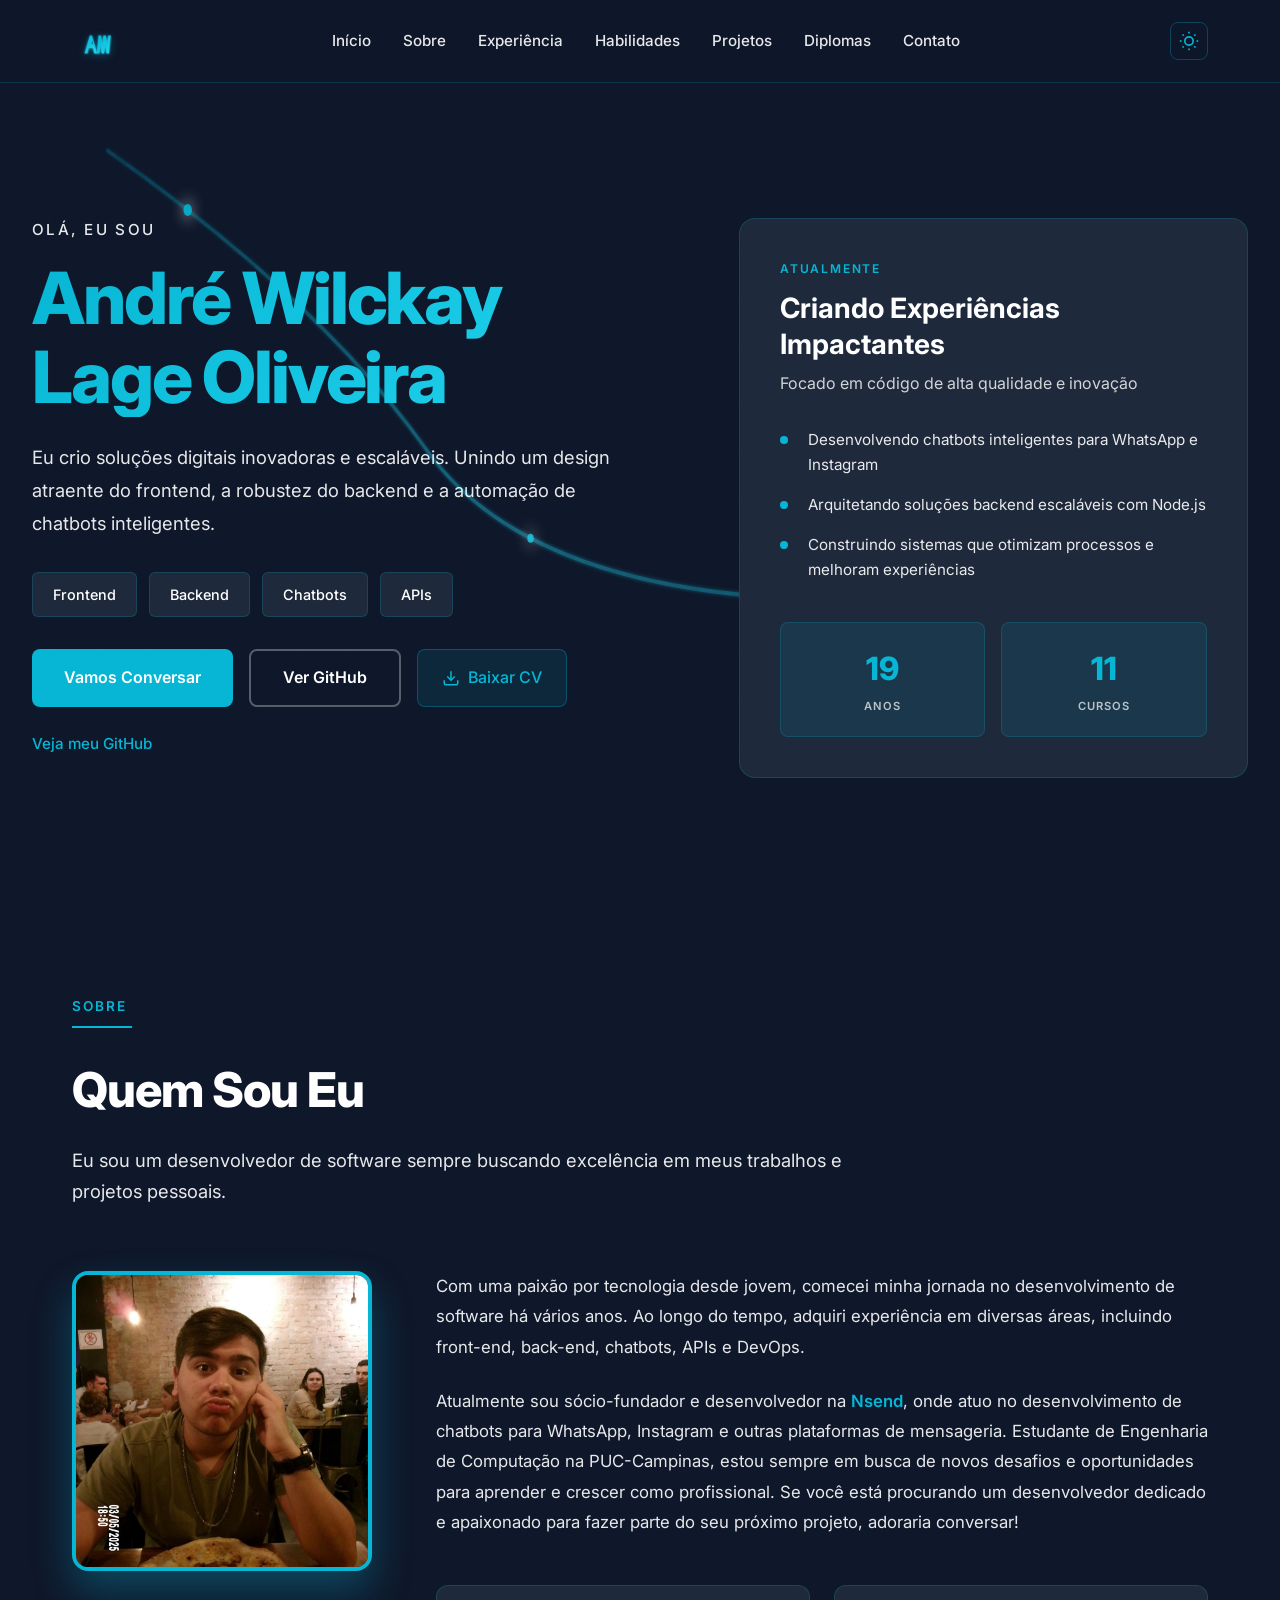
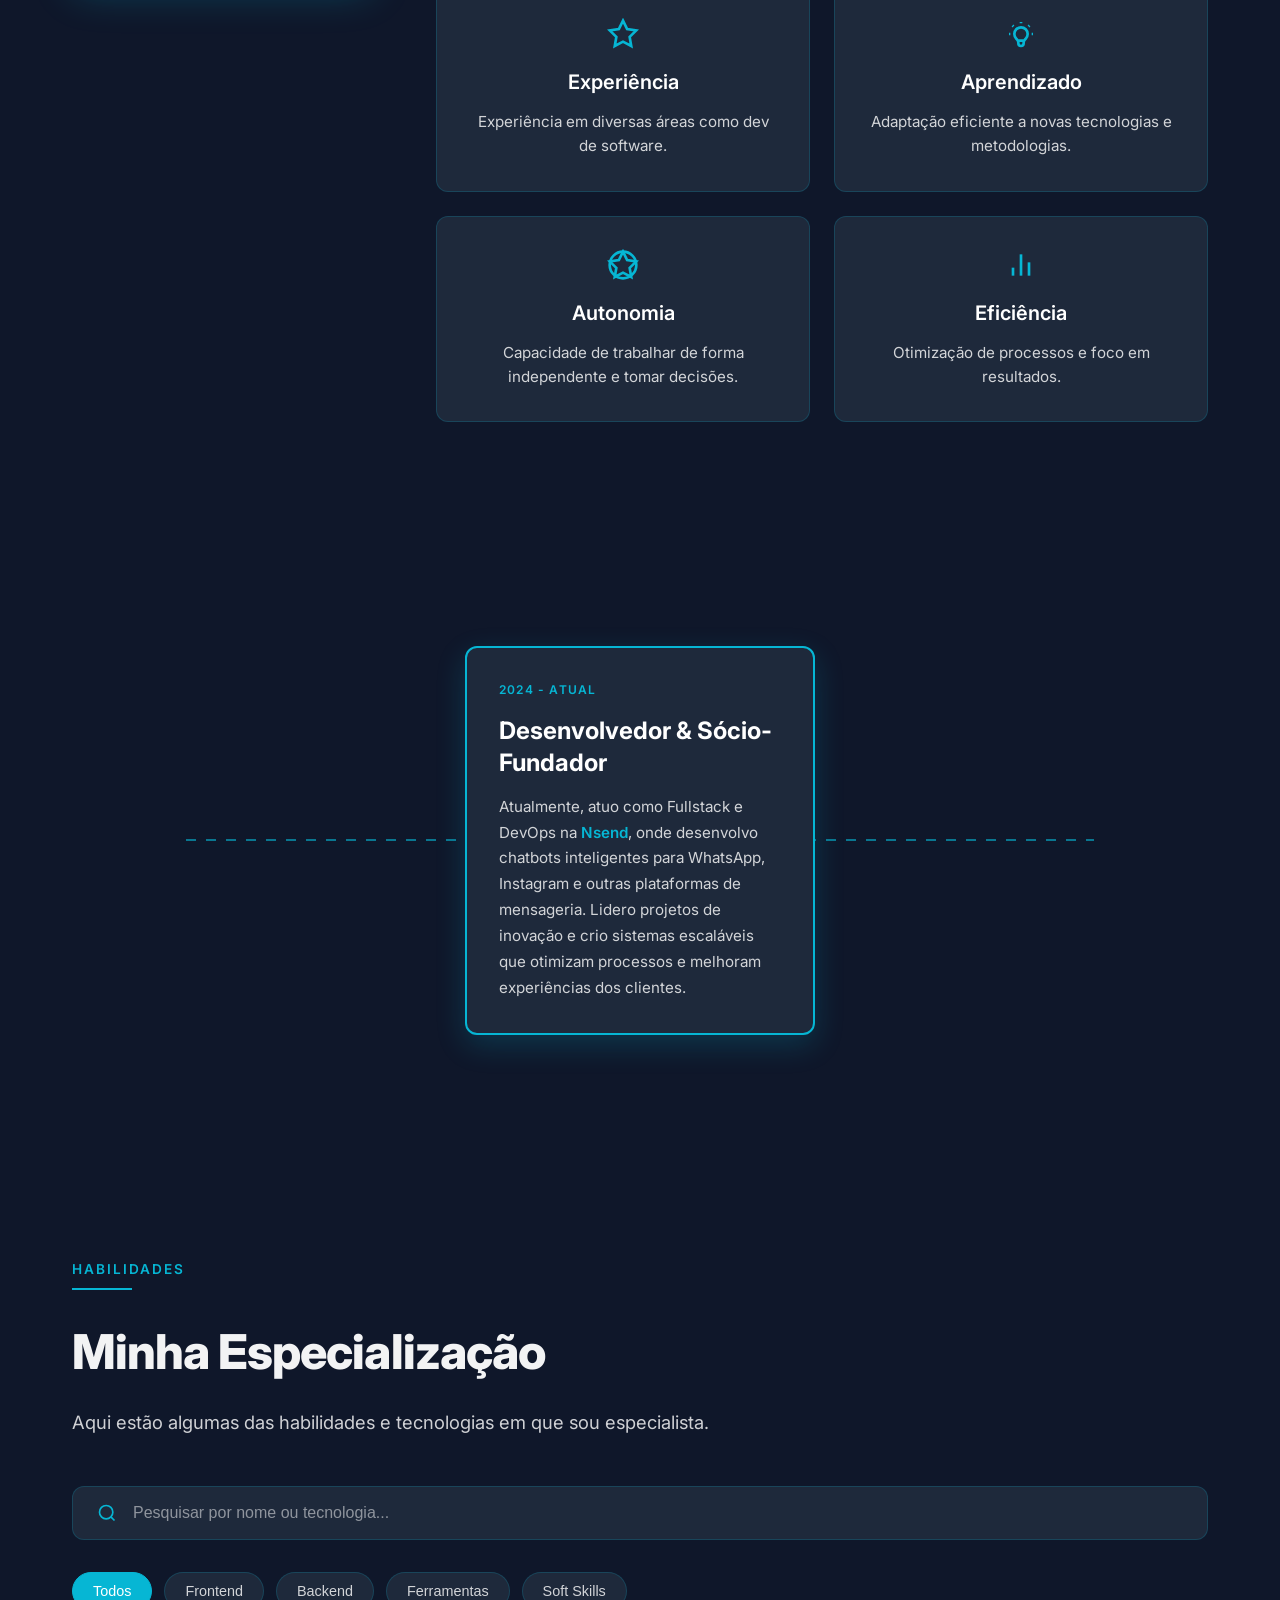
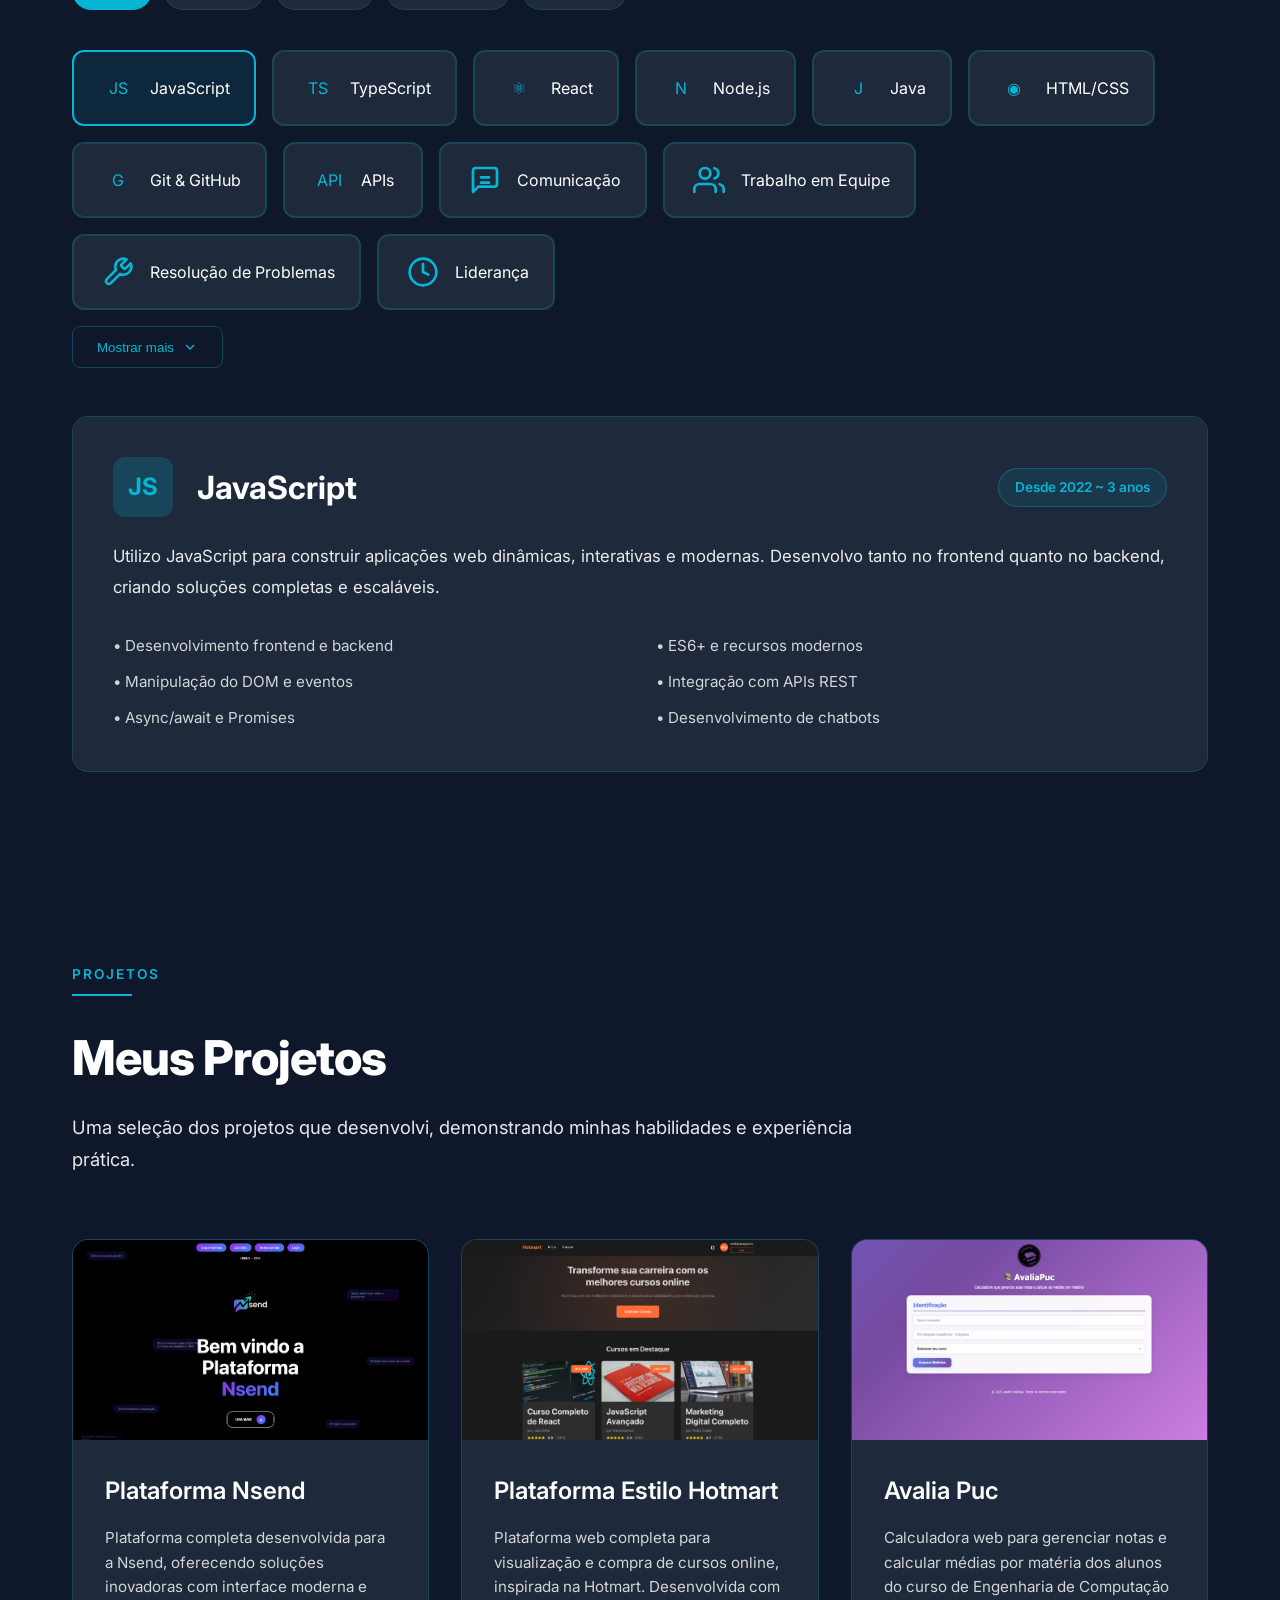
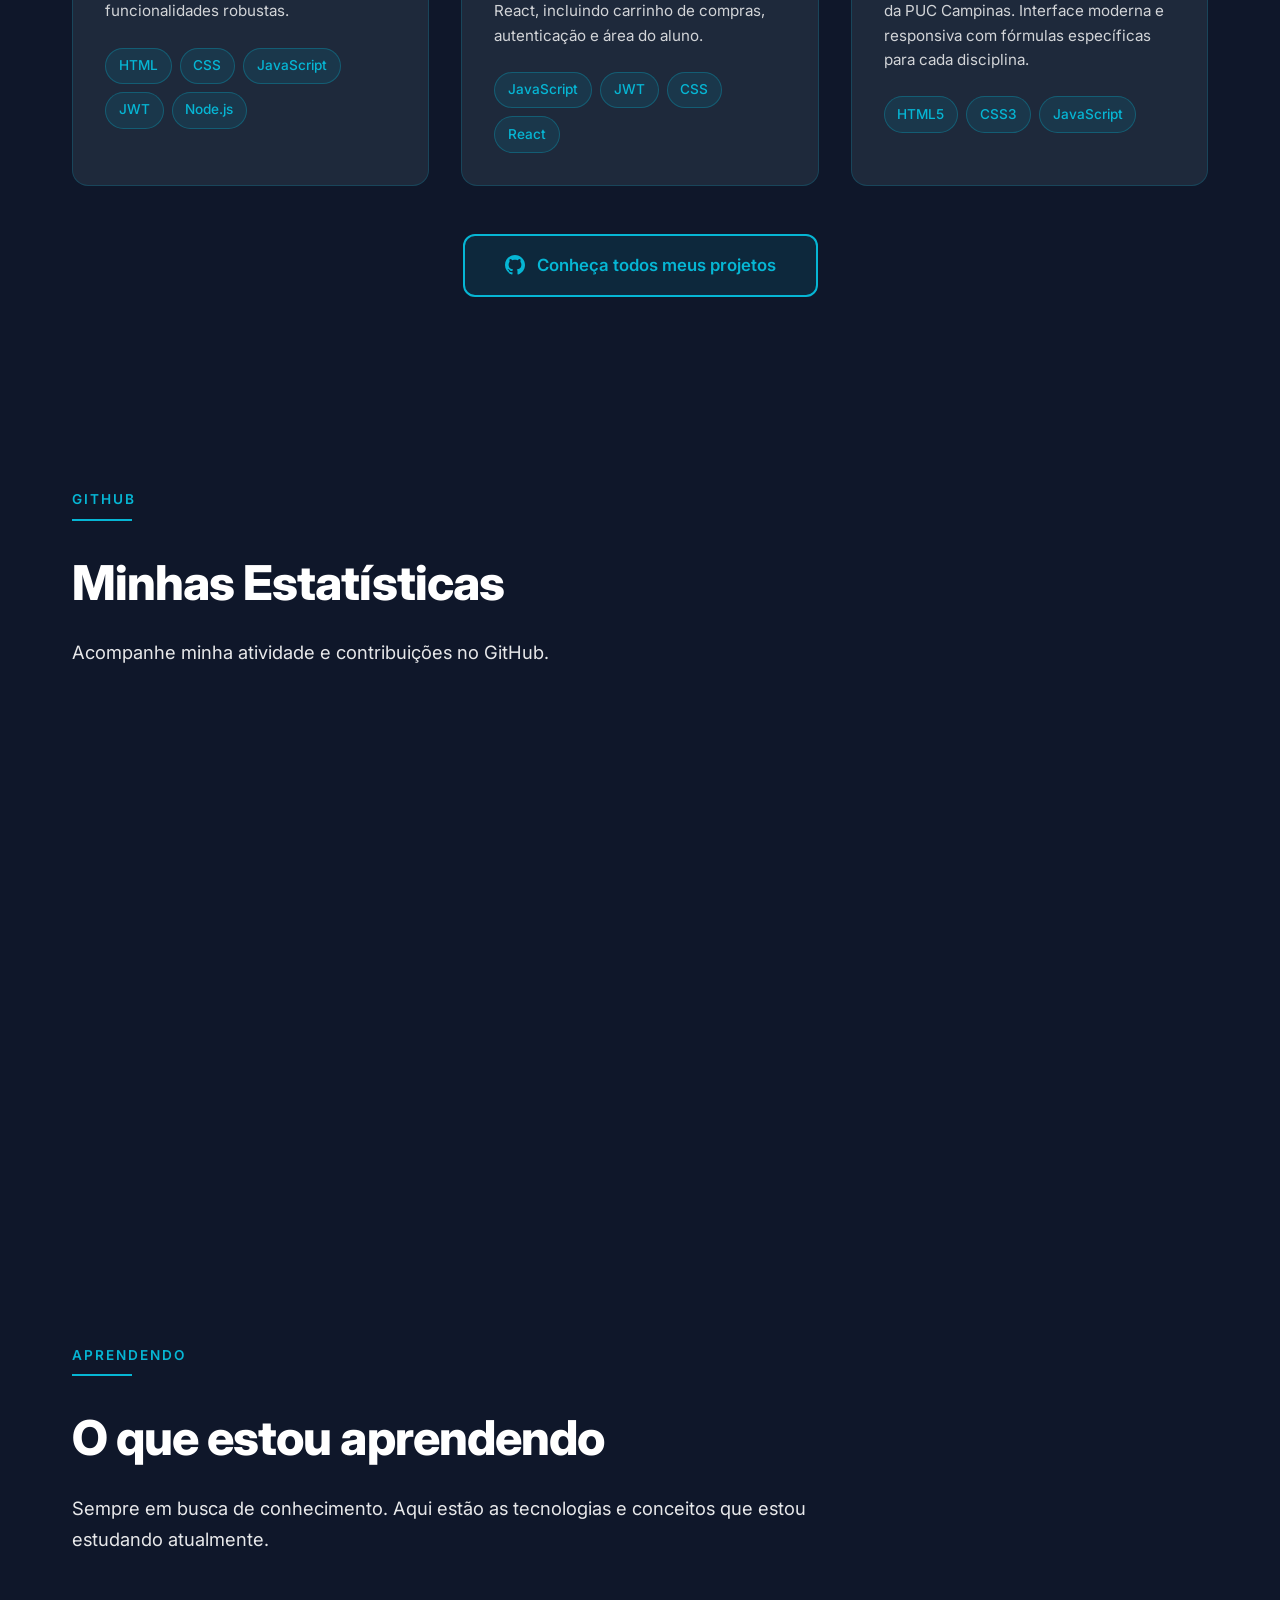
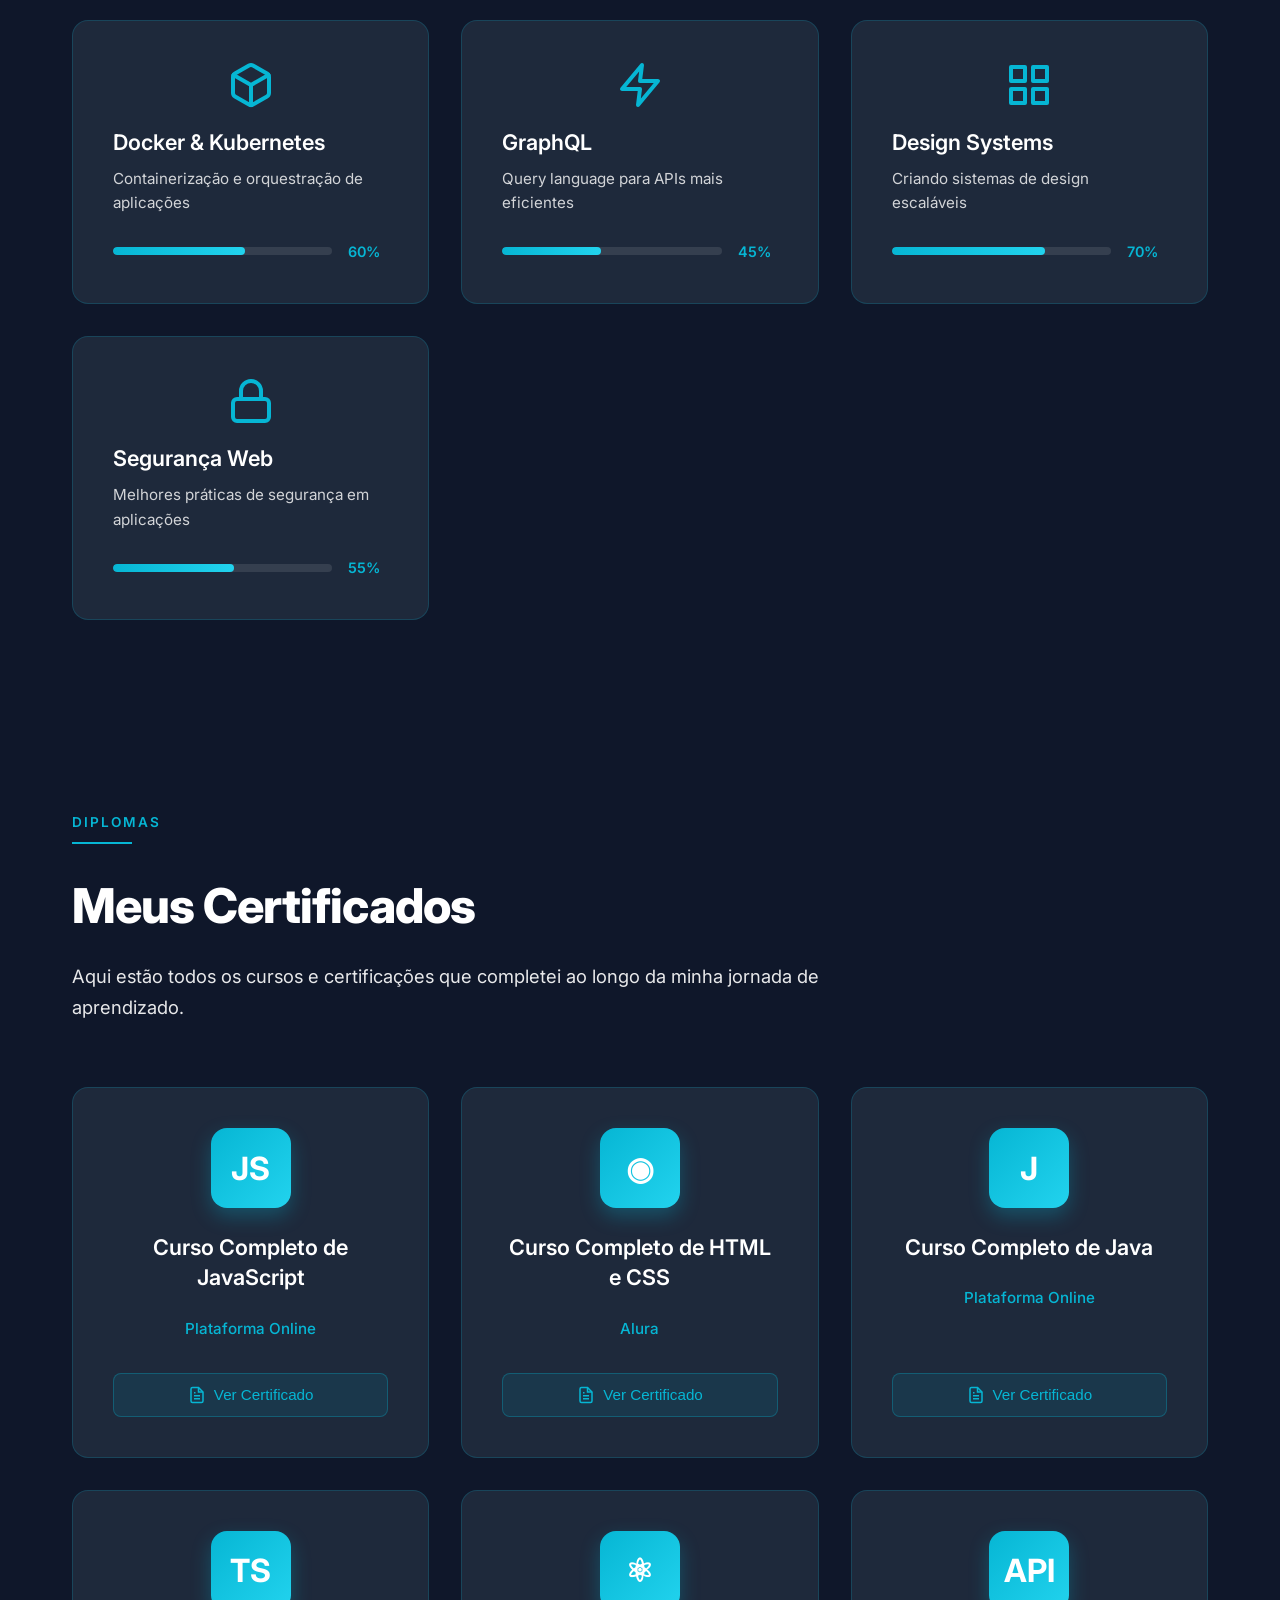
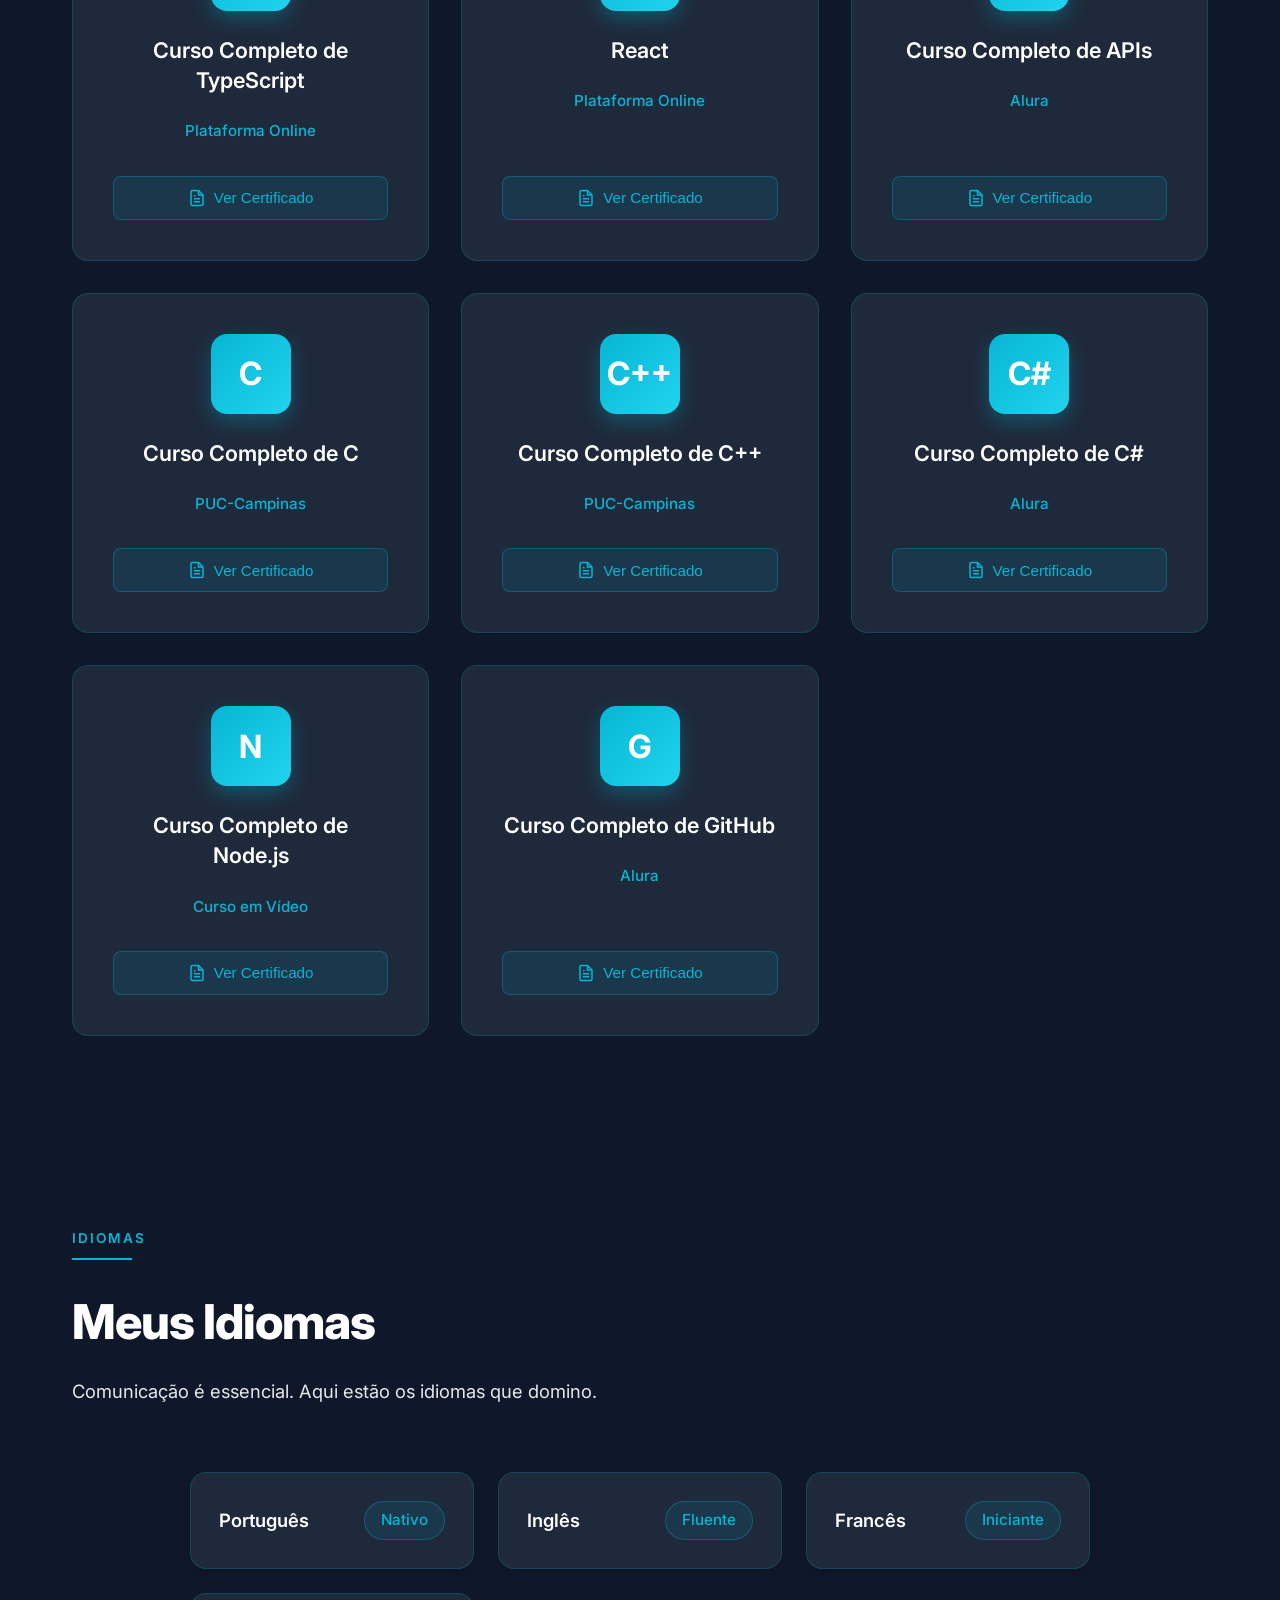
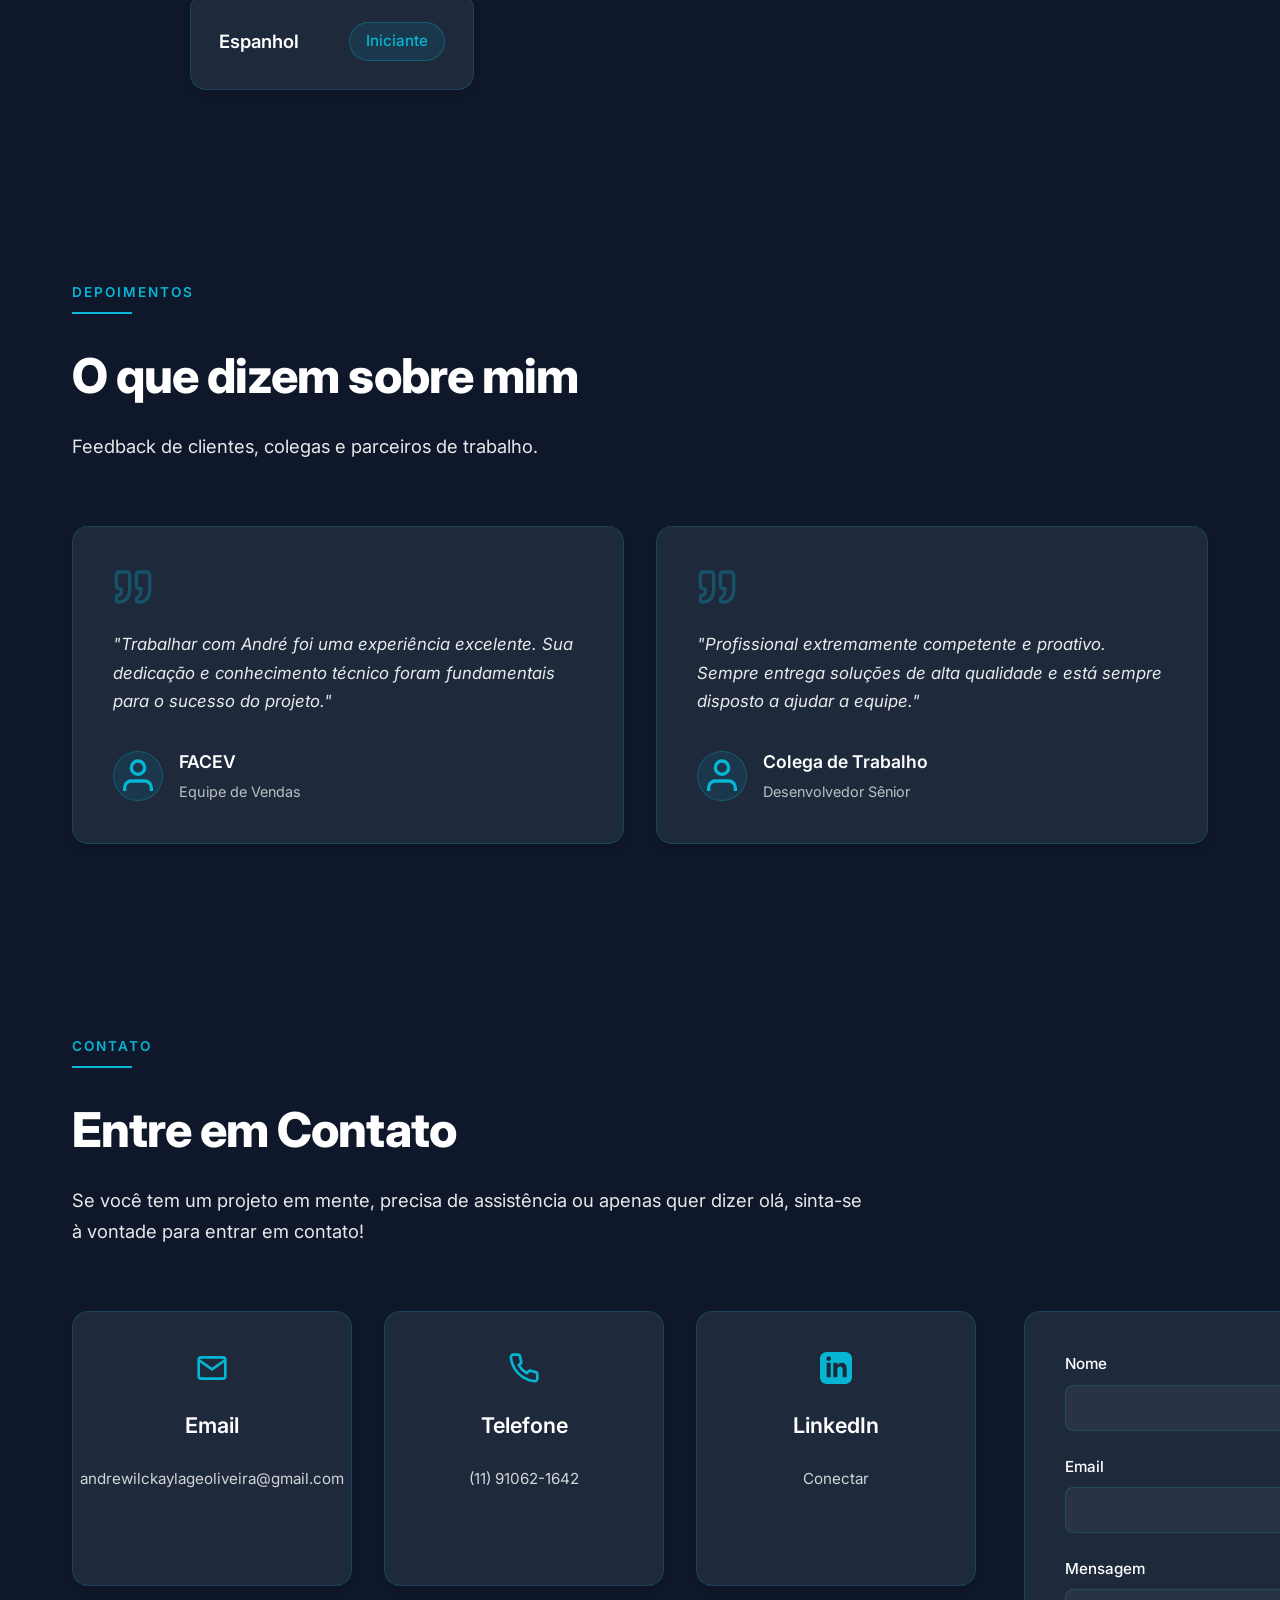
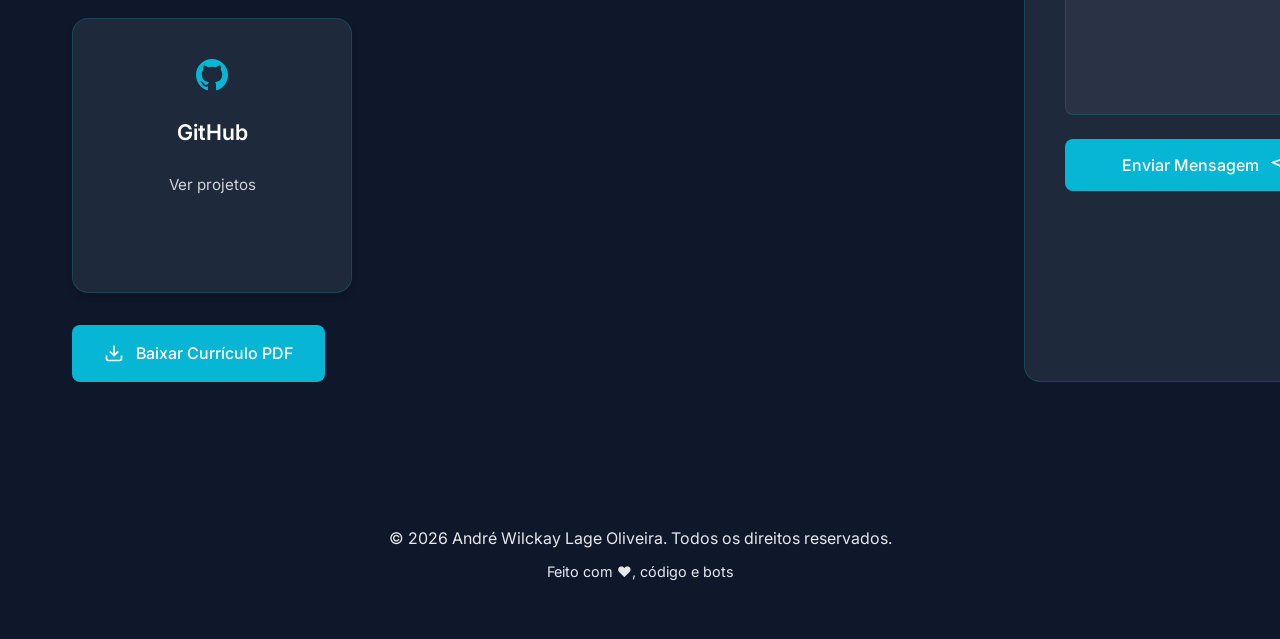
==== commit 433b7173: "Adicionadas soft skills completas com SVGs, correção do botão 'Mostrar mais' e melhorias visuais" ====
--- a/index.html
+++ b/index.html
@@ -399,6 +399,87 @@
                         <div class="tech-logo">🤖</div>
                         <span class="tech-name">Chatbots</span>
                     </div>
+                    <!-- Comunicação -->
+                    <div class="skill-tech-card" data-skill="comunicacao" data-category="soft">
+                        <div class="tech-logo">
+                            <svg width="32" height="32" viewBox="0 0 24 24" fill="none" stroke="currentColor" stroke-width="2" stroke-linecap="round" stroke-linejoin="round">
+                                <path d="M21 15a2 2 0 0 1-2 2H7l-4 4V5a2 2 0 0 1 2-2h14a2 2 0 0 1 2 2z"/>
+                                <line x1="9" y1="10" x2="15" y2="10"/>
+                                <line x1="9" y1="14" x2="15" y2="14"/>
+                            </svg>
+                        </div>
+                        <span class="tech-name">Comunicação</span>
+                    </div>
+                    <!-- Trabalho em Equipe -->
+                    <div class="skill-tech-card" data-skill="trabalho-equipe" data-category="soft">
+                        <div class="tech-logo">
+                            <svg width="32" height="32" viewBox="0 0 24 24" fill="none" stroke="currentColor" stroke-width="2" stroke-linecap="round" stroke-linejoin="round">
+                                <path d="M17 21v-2a4 4 0 0 0-4-4H5a4 4 0 0 0-4 4v2"/>
+                                <circle cx="9" cy="7" r="4"/>
+                                <path d="M23 21v-2a4 4 0 0 0-3-3.87"/>
+                                <path d="M16 3.13a4 4 0 0 1 0 7.75"/>
+                            </svg>
+                        </div>
+                        <span class="tech-name">Trabalho em Equipe</span>
+                    </div>
+                    <!-- Resolução de Problemas -->
+                    <div class="skill-tech-card" data-skill="resolucao-problemas" data-category="soft">
+                        <div class="tech-logo">
+                            <svg width="32" height="32" viewBox="0 0 24 24" fill="none" stroke="currentColor" stroke-width="2" stroke-linecap="round" stroke-linejoin="round">
+                                <path d="M14.7 6.3a1 1 0 0 0 0 1.4l1.6 1.6a1 1 0 0 0 1.4 0l3.77-3.77a6 6 0 0 1-7.94 7.94l-6.91 6.91a2.12 2.12 0 0 1-3-3l6.91-6.91a6 6 0 0 1 7.94-7.94l-3.76 3.76z"/>
+                            </svg>
+                        </div>
+                        <span class="tech-name">Resolução de Problemas</span>
+                    </div>
+                    <!-- Liderança -->
+                    <div class="skill-tech-card" data-skill="lideranca" data-category="soft">
+                        <div class="tech-logo">
+                            <svg width="32" height="32" viewBox="0 0 24 24" fill="none" stroke="currentColor" stroke-width="2" stroke-linecap="round" stroke-linejoin="round">
+                                <circle cx="12" cy="12" r="10"/>
+                                <polyline points="12 6 12 12 16 14"/>
+                            </svg>
+                        </div>
+                        <span class="tech-name">Liderança</span>
+                    </div>
+                    <!-- Adaptabilidade -->
+                    <div class="skill-tech-card hidden" data-skill="adaptabilidade" data-category="soft">
+                        <div class="tech-logo">
+                            <svg width="32" height="32" viewBox="0 0 24 24" fill="none" stroke="currentColor" stroke-width="2" stroke-linecap="round" stroke-linejoin="round">
+                                <polyline points="23 4 23 10 17 10"/>
+                                <polyline points="1 20 1 14 7 14"/>
+                                <path d="M3.51 9a9 9 0 0 1 14.85-3.36L23 10M1 14l4.64 4.36A9 9 0 0 0 20.49 15"/>
+                            </svg>
+                        </div>
+                        <span class="tech-name">Adaptabilidade</span>
+                    </div>
+                    <!-- Pensamento Crítico -->
+                    <div class="skill-tech-card hidden" data-skill="pensamento-critico" data-category="soft">
+                        <div class="tech-logo">
+                            <svg width="32" height="32" viewBox="0 0 24 24" fill="none" stroke="currentColor" stroke-width="2" stroke-linecap="round" stroke-linejoin="round">
+                                <path d="M9.663 17h4.673M12 3v1m6.364 1.636l-.707.707M21 12h-1M4 12H3m3.343-5.657l-.707-.707m2.828 9.9a5 5 0 1 1 7.072 0l-5.197-5.197z"/>
+                            </svg>
+                        </div>
+                        <span class="tech-name">Pensamento Crítico</span>
+                    </div>
+                    <!-- Gestão de Tempo -->
+                    <div class="skill-tech-card hidden" data-skill="gestao-tempo" data-category="soft">
+                        <div class="tech-logo">
+                            <svg width="32" height="32" viewBox="0 0 24 24" fill="none" stroke="currentColor" stroke-width="2" stroke-linecap="round" stroke-linejoin="round">
+                                <circle cx="12" cy="12" r="10"/>
+                                <polyline points="12 6 12 12 16 14"/>
+                            </svg>
+                        </div>
+                        <span class="tech-name">Gestão de Tempo</span>
+                    </div>
+                    <!-- Criatividade -->
+                    <div class="skill-tech-card hidden" data-skill="criatividade" data-category="soft">
+                        <div class="tech-logo">
+                            <svg width="32" height="32" viewBox="0 0 24 24" fill="none" stroke="currentColor" stroke-width="2" stroke-linecap="round" stroke-linejoin="round">
+                                <polygon points="12 2 15.09 8.26 22 9.27 17 14.14 18.18 21.02 12 17.77 5.82 21.02 7 14.14 2 9.27 8.91 8.26 12 2"/>
+                            </svg>
+                        </div>
+                        <span class="tech-name">Criatividade</span>
+                    </div>
                 </div>
                 <button class="show-more-btn" id="show-more-skills">
                     Mostrar mais
@@ -652,7 +733,13 @@
             </div>
             <div class="learning-grid">
                 <div class="learning-card fade-in">
-                    <div class="learning-icon">🚀</div>
+                    <div class="learning-icon">
+                        <svg width="48" height="48" viewBox="0 0 24 24" fill="none" stroke="currentColor" stroke-width="2" stroke-linecap="round" stroke-linejoin="round">
+                            <path d="M21 16V8a2 2 0 0 0-1-1.73l-7-4a2 2 0 0 0-2 0l-7 4A2 2 0 0 0 3 8v8a2 2 0 0 0 1 1.73l7 4a2 2 0 0 0 2 0l7-4A2 2 0 0 0 21 16z"/>
+                            <polyline points="3.27 6.96 12 12.01 20.73 6.96"/>
+                            <line x1="12" y1="22.08" x2="12" y2="12"/>
+                        </svg>
+                    </div>
                     <h3 class="learning-name">Docker & Kubernetes</h3>
                     <p class="learning-description">Containerização e orquestração de aplicações</p>
                     <div class="learning-progress">
@@ -663,7 +750,11 @@
                     </div>
                 </div>
                 <div class="learning-card fade-in">
-                    <div class="learning-icon">⚡</div>
+                    <div class="learning-icon">
+                        <svg width="48" height="48" viewBox="0 0 24 24" fill="none" stroke="currentColor" stroke-width="2" stroke-linecap="round" stroke-linejoin="round">
+                            <polygon points="13 2 3 14 12 14 11 22 21 10 12 10 13 2"/>
+                        </svg>
+                    </div>
                     <h3 class="learning-name">GraphQL</h3>
                     <p class="learning-description">Query language para APIs mais eficientes</p>
                     <div class="learning-progress">
@@ -674,7 +765,14 @@
                     </div>
                 </div>
                 <div class="learning-card fade-in">
-                    <div class="learning-icon">🎨</div>
+                    <div class="learning-icon">
+                        <svg width="48" height="48" viewBox="0 0 24 24" fill="none" stroke="currentColor" stroke-width="2" stroke-linecap="round" stroke-linejoin="round">
+                            <rect x="3" y="3" width="7" height="7"/>
+                            <rect x="14" y="3" width="7" height="7"/>
+                            <rect x="14" y="14" width="7" height="7"/>
+                            <rect x="3" y="14" width="7" height="7"/>
+                        </svg>
+                    </div>
                     <h3 class="learning-name">Design Systems</h3>
                     <p class="learning-description">Criando sistemas de design escaláveis</p>
                     <div class="learning-progress">
@@ -685,7 +783,12 @@
                     </div>
                 </div>
                 <div class="learning-card fade-in">
-                    <div class="learning-icon">🔐</div>
+                    <div class="learning-icon">
+                        <svg width="48" height="48" viewBox="0 0 24 24" fill="none" stroke="currentColor" stroke-width="2" stroke-linecap="round" stroke-linejoin="round">
+                            <rect x="3" y="11" width="18" height="11" rx="2" ry="2"/>
+                            <path d="M7 11V7a5 5 0 0 1 10 0v4"/>
+                        </svg>
+                    </div>
                     <h3 class="learning-name">Segurança Web</h3>
                     <p class="learning-description">Melhores práticas de segurança em aplicações</p>
                     <div class="learning-progress">
--- a/styles.css
+++ b/styles.css
@@ -1132,6 +1132,15 @@
     display: flex;
     align-items: center;
     justify-content: center;
+    color: var(--teal);
+}
+
+.tech-logo svg {
+    width: 32px;
+    height: 32px;
+    stroke: currentColor;
+    fill: none;
+}
     background: rgba(6, 182, 212, 0.2);
     border-radius: 8px;
     font-weight: 700;
@@ -1703,6 +1712,16 @@
 .learning-icon {
     font-size: 3rem;
     margin-bottom: 1rem;
+    display: flex;
+    align-items: center;
+    justify-content: center;
+    color: var(--teal);
+}
+
+.learning-icon svg {
+    width: 48px;
+    height: 48px;
+    stroke: currentColor;
 }
 
 .learning-name {
@@ -2786,6 +2805,14 @@
 body.light-theme .diploma-platform,
 body.light-theme .language-level {
     color: var(--text-secondary);
+}
+
+body.light-theme .learning-icon {
+    color: var(--teal) !important;
+}
+
+body.light-theme .learning-icon svg {
+    stroke: var(--teal) !important;
 }
 
 body.light-theme .form-group input,
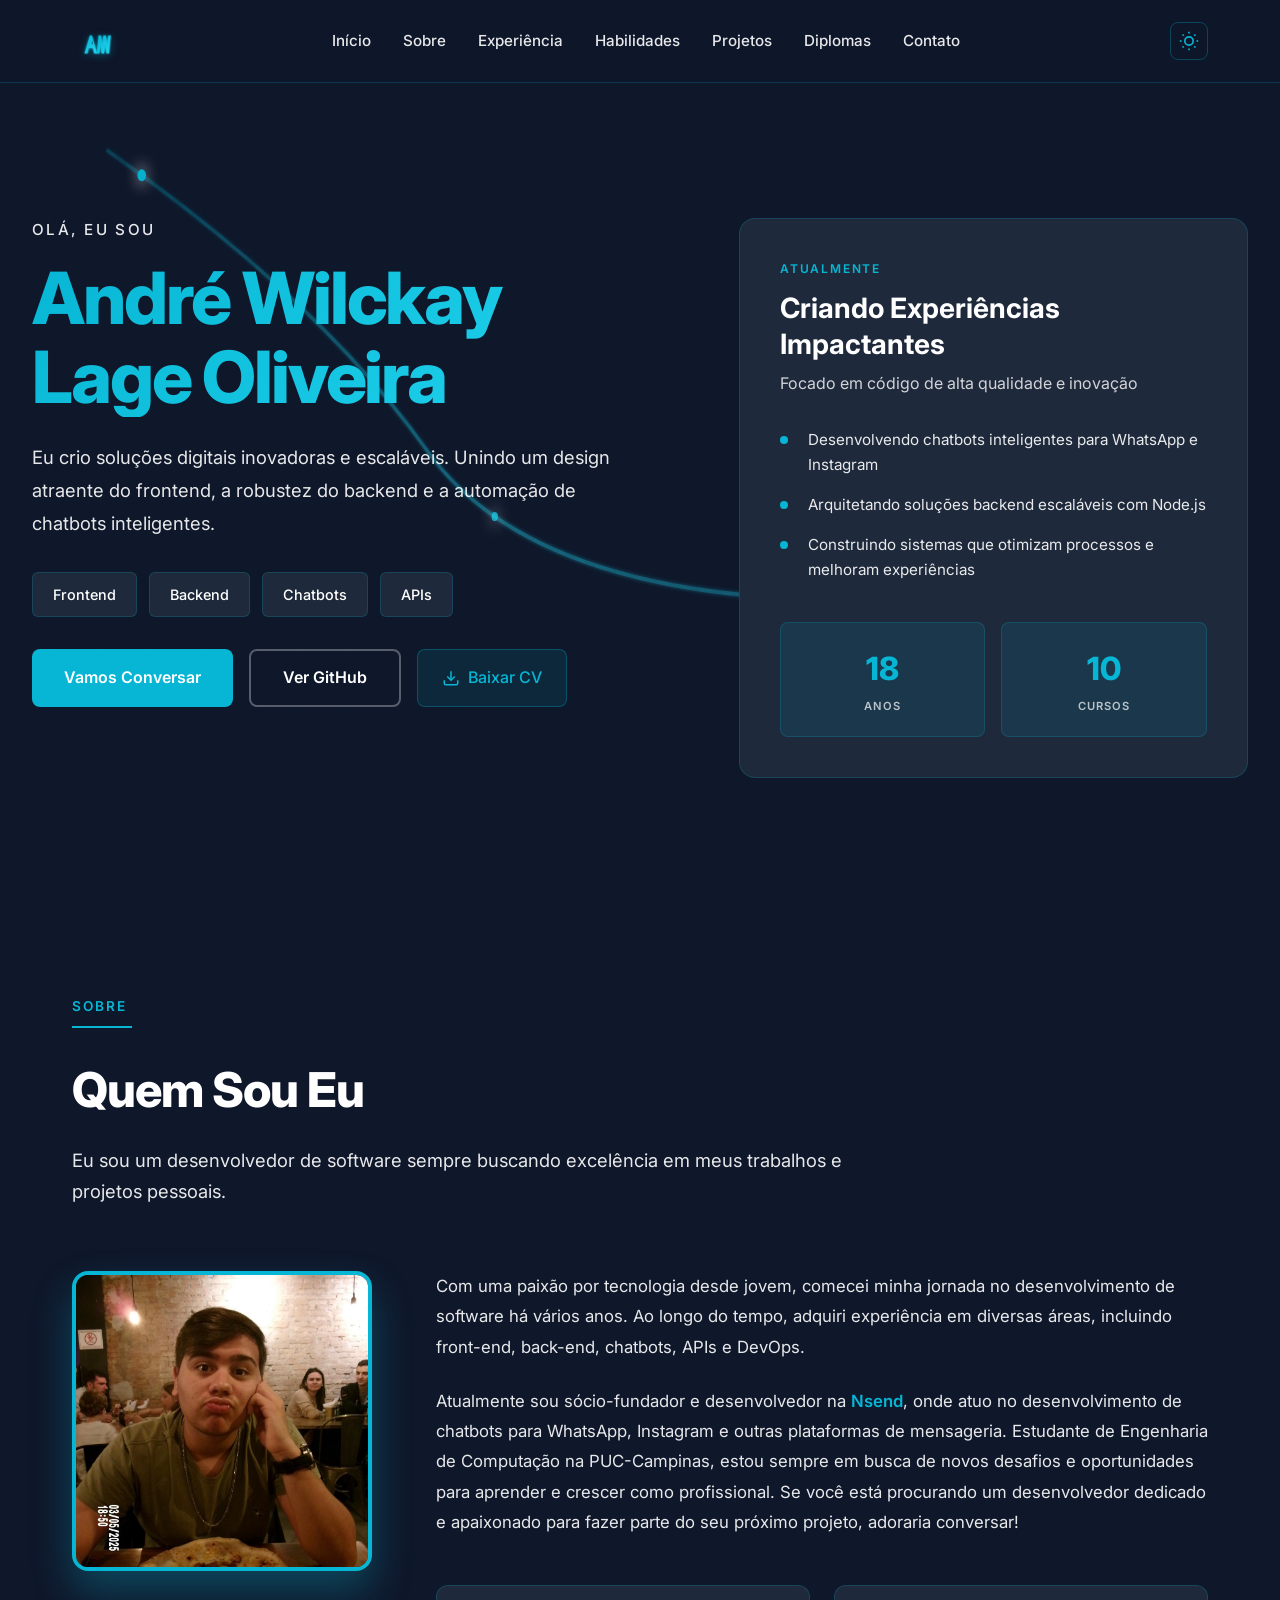
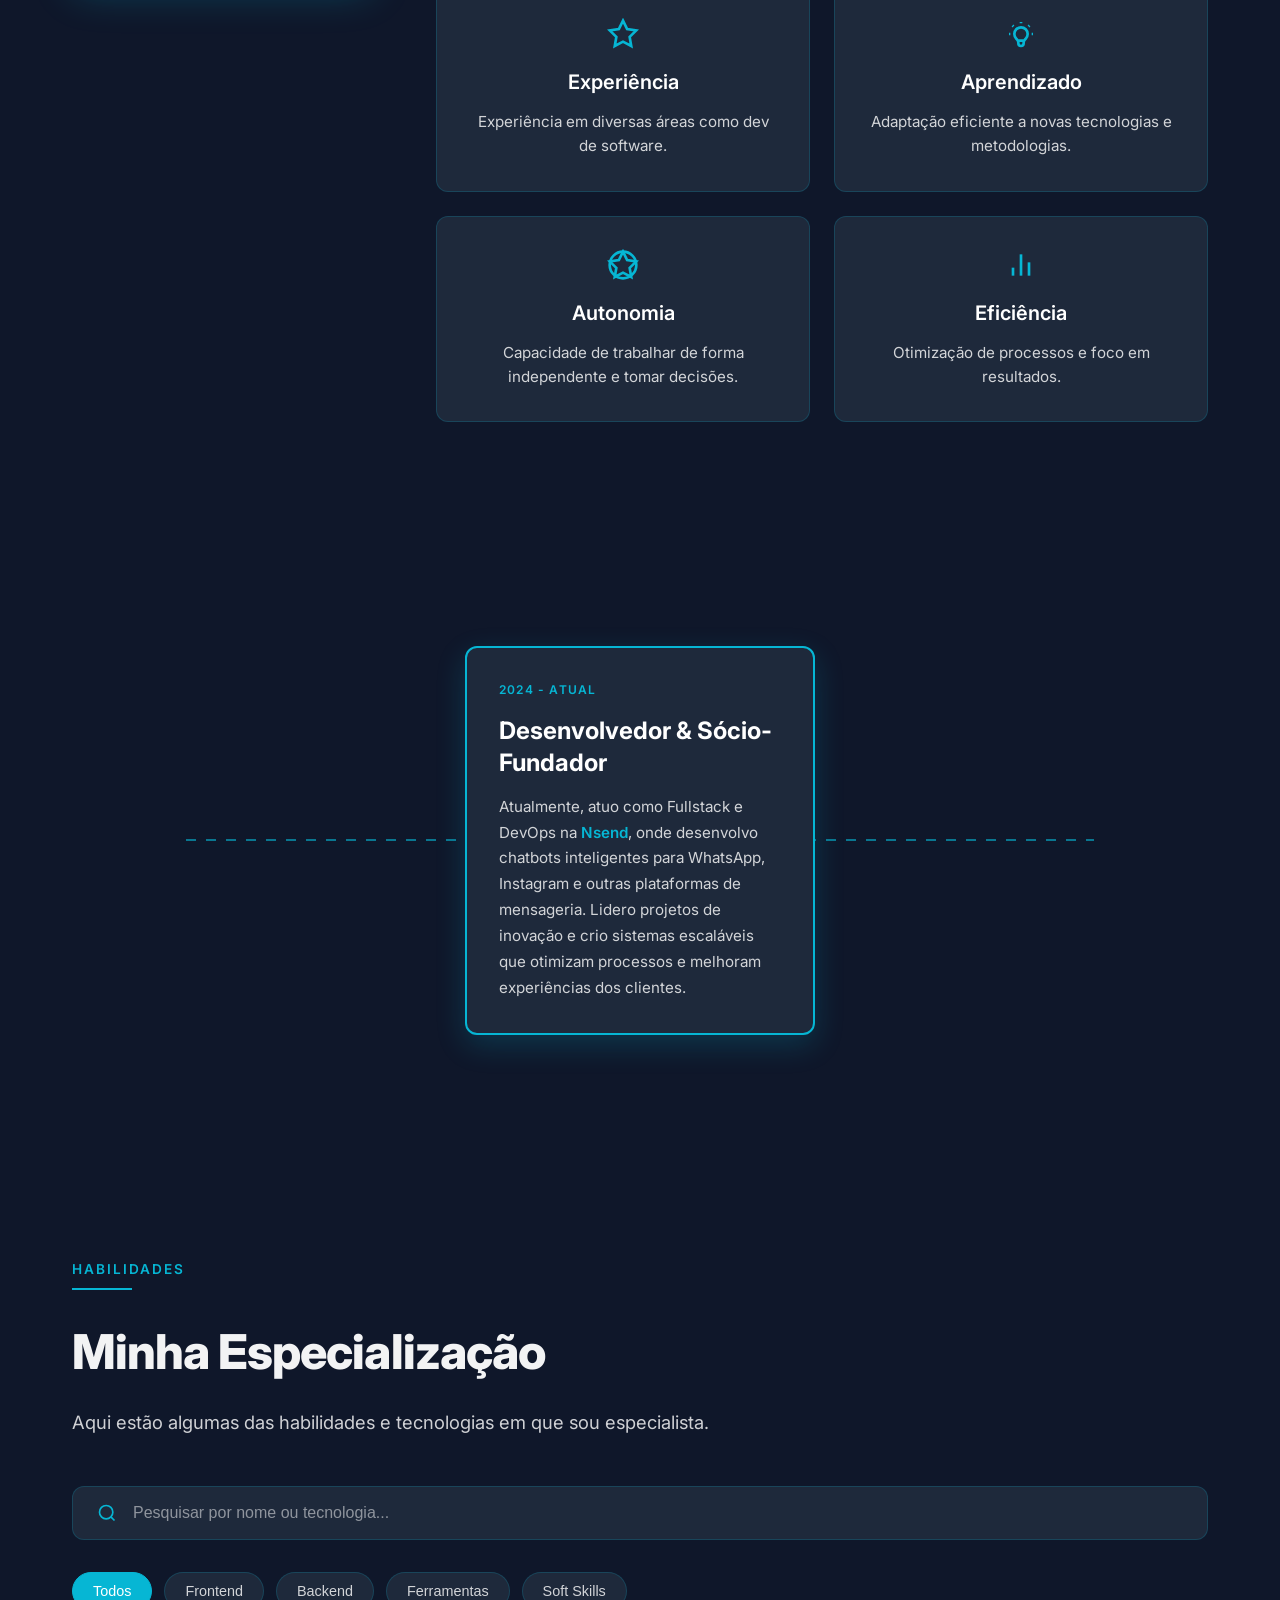
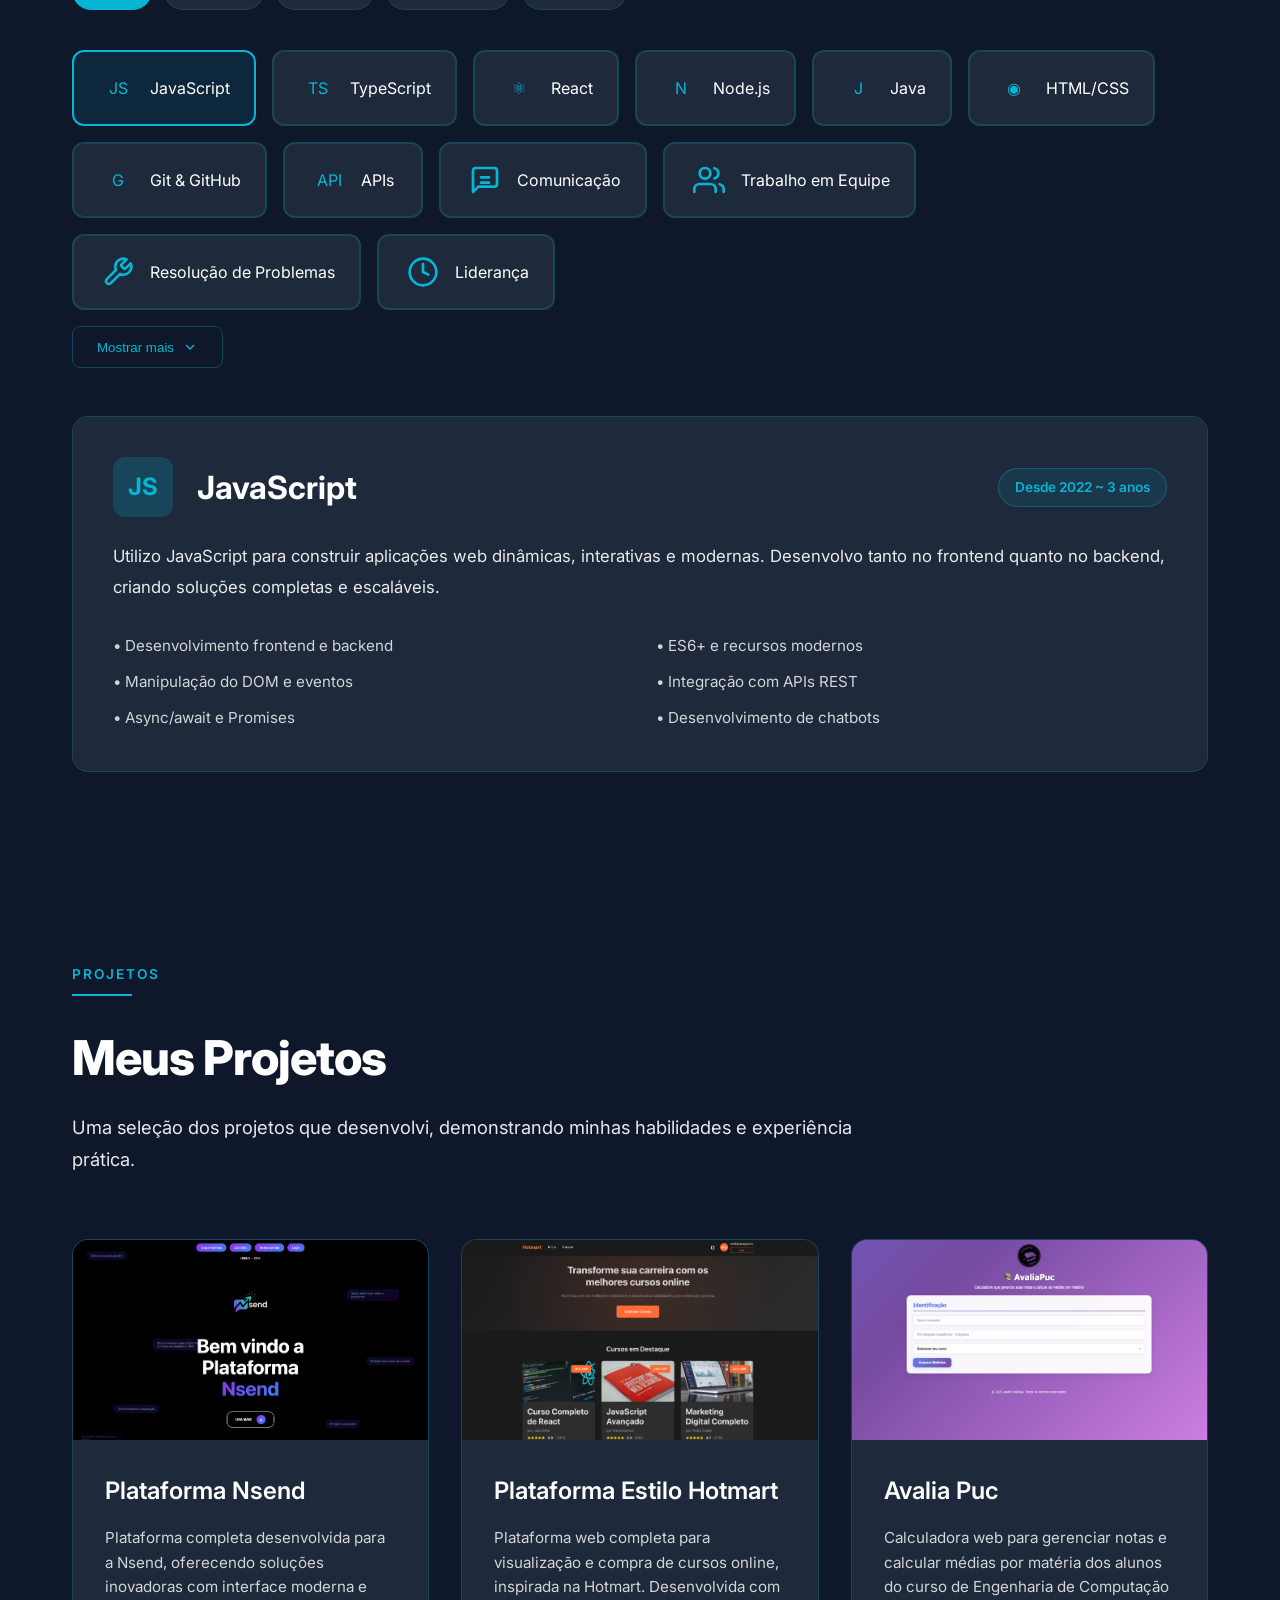
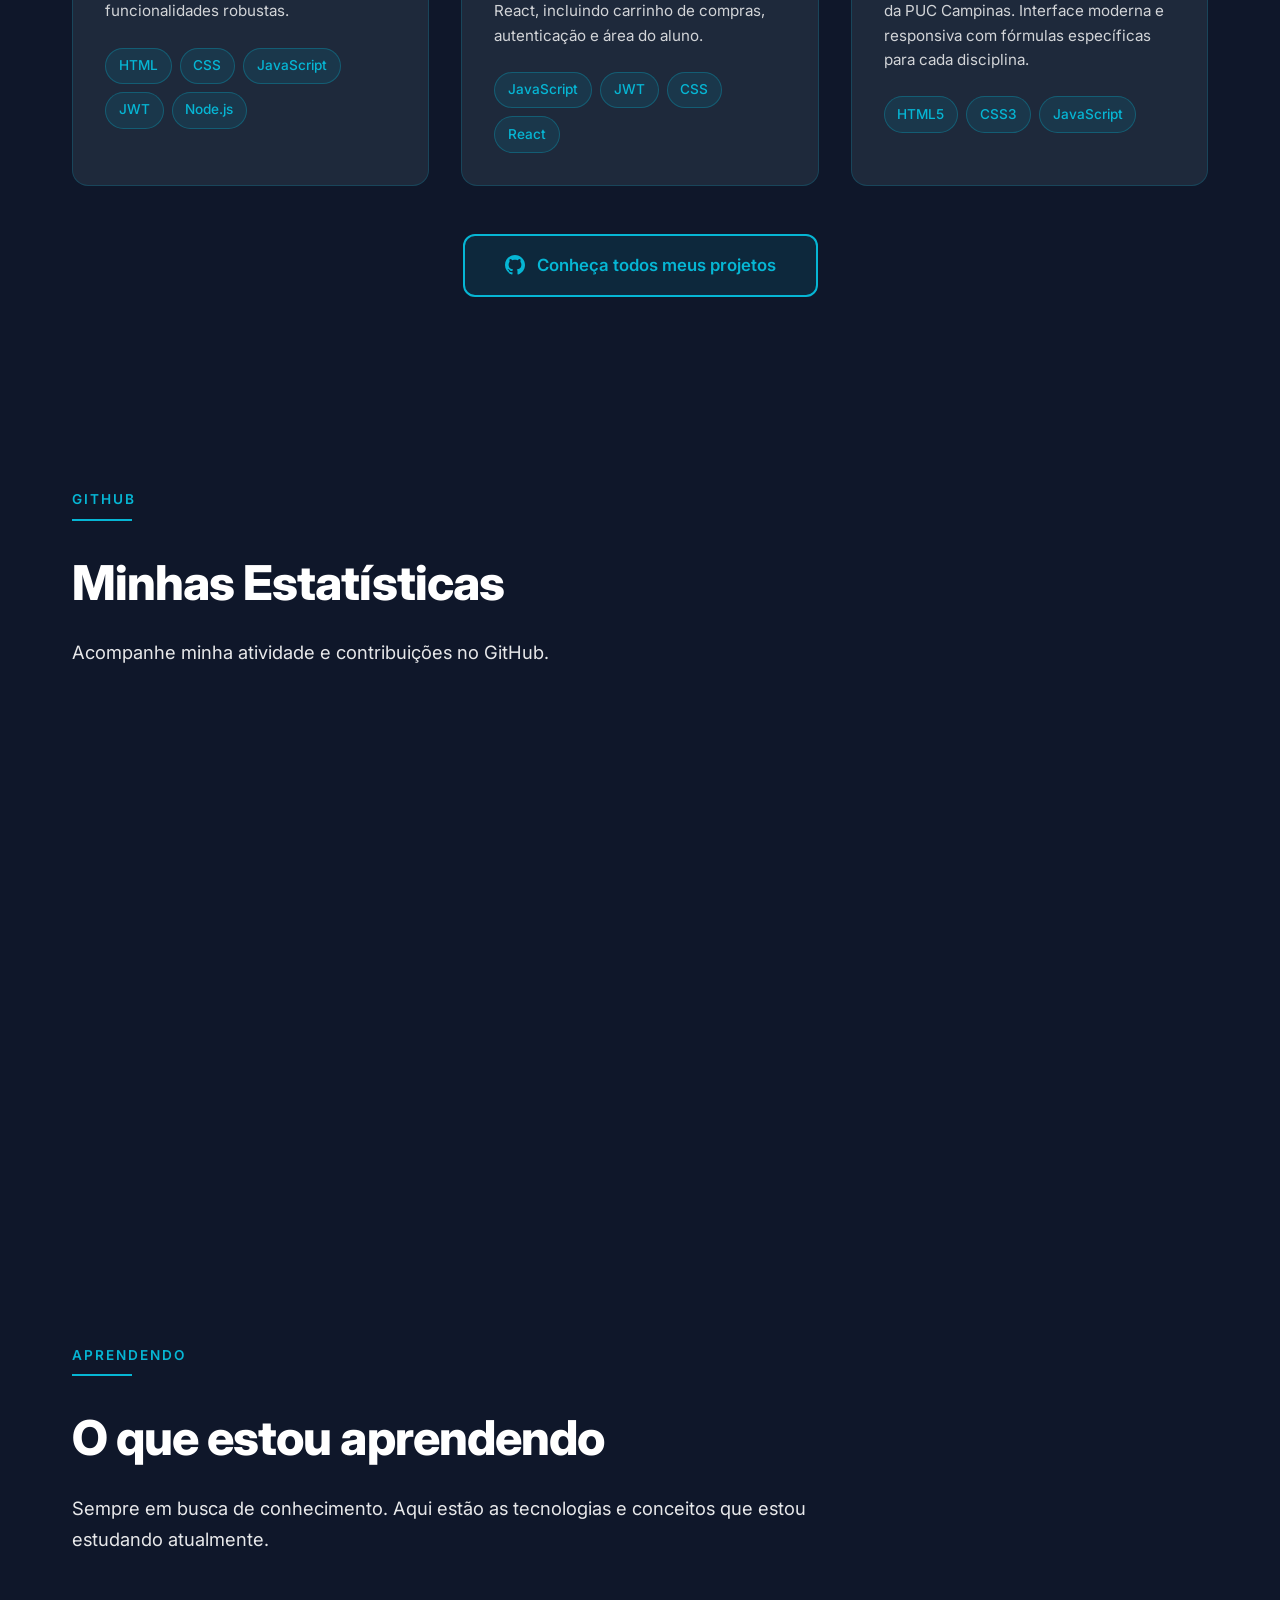
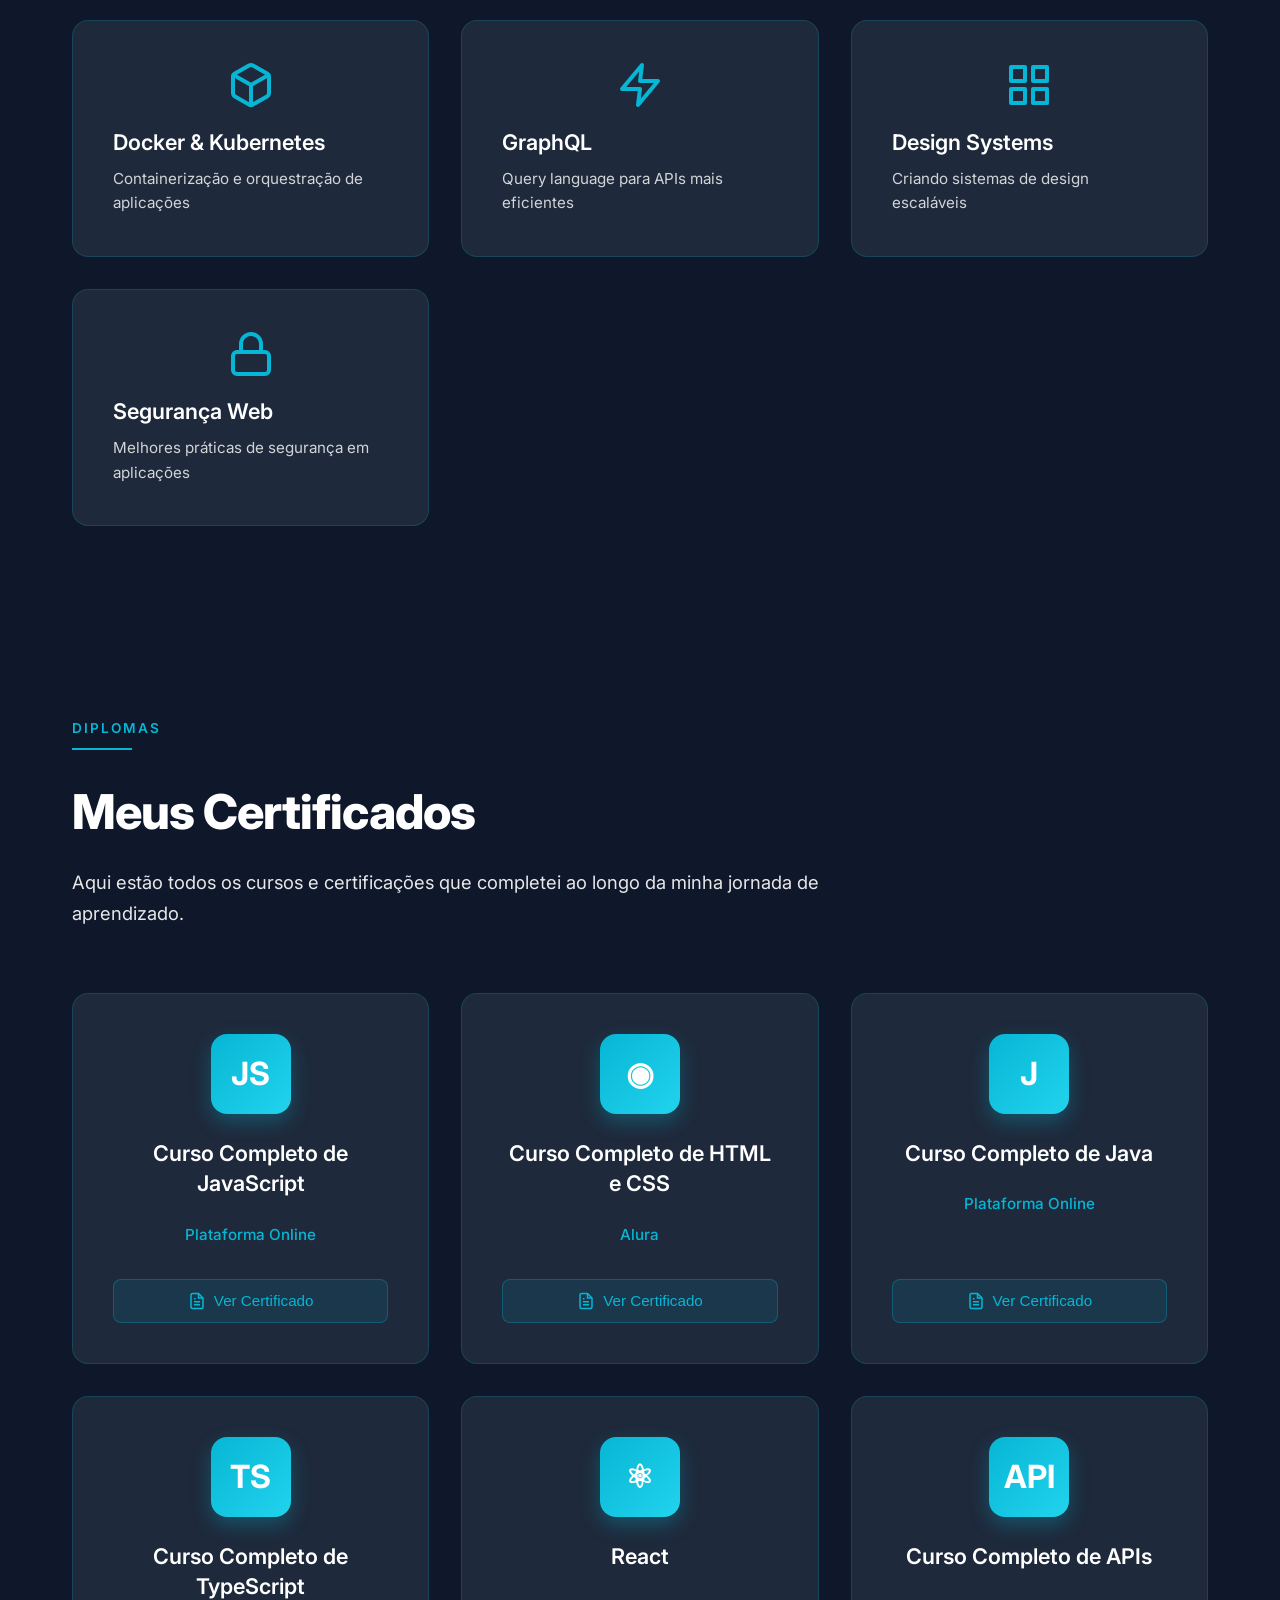
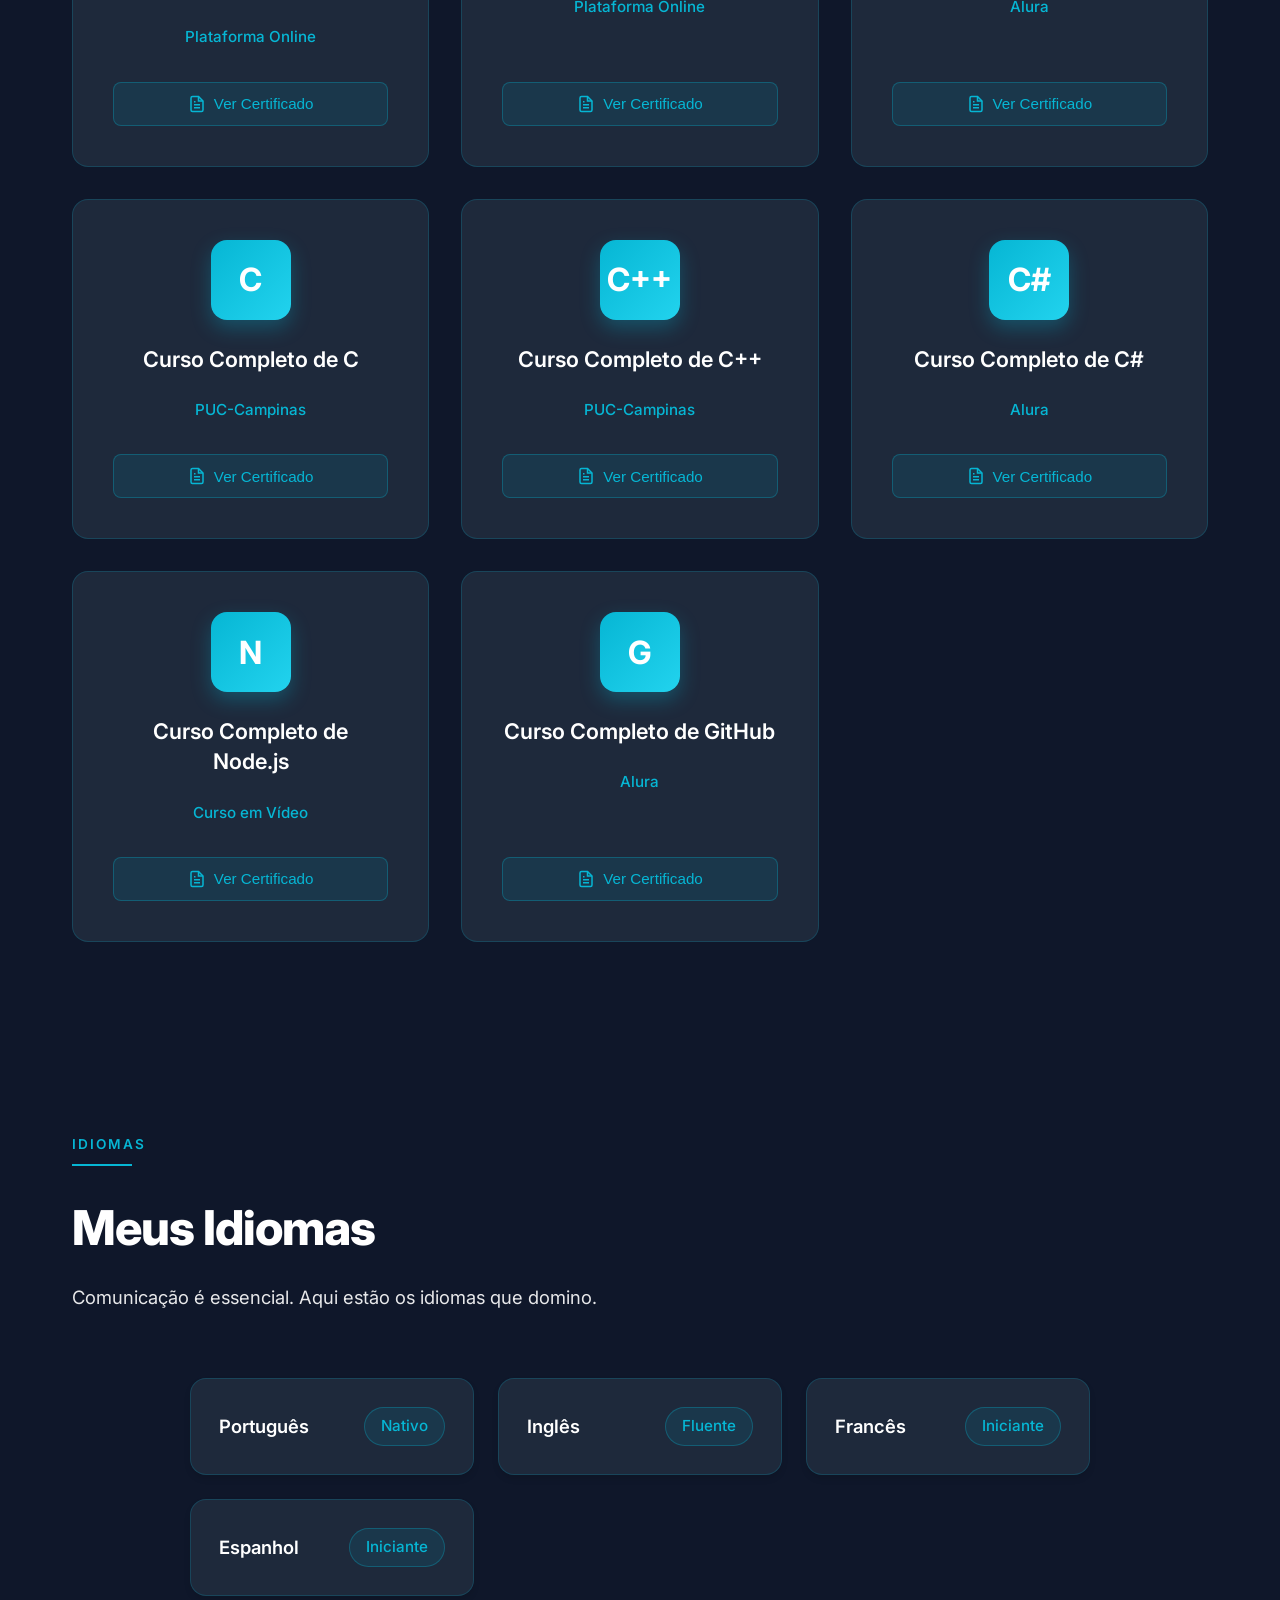
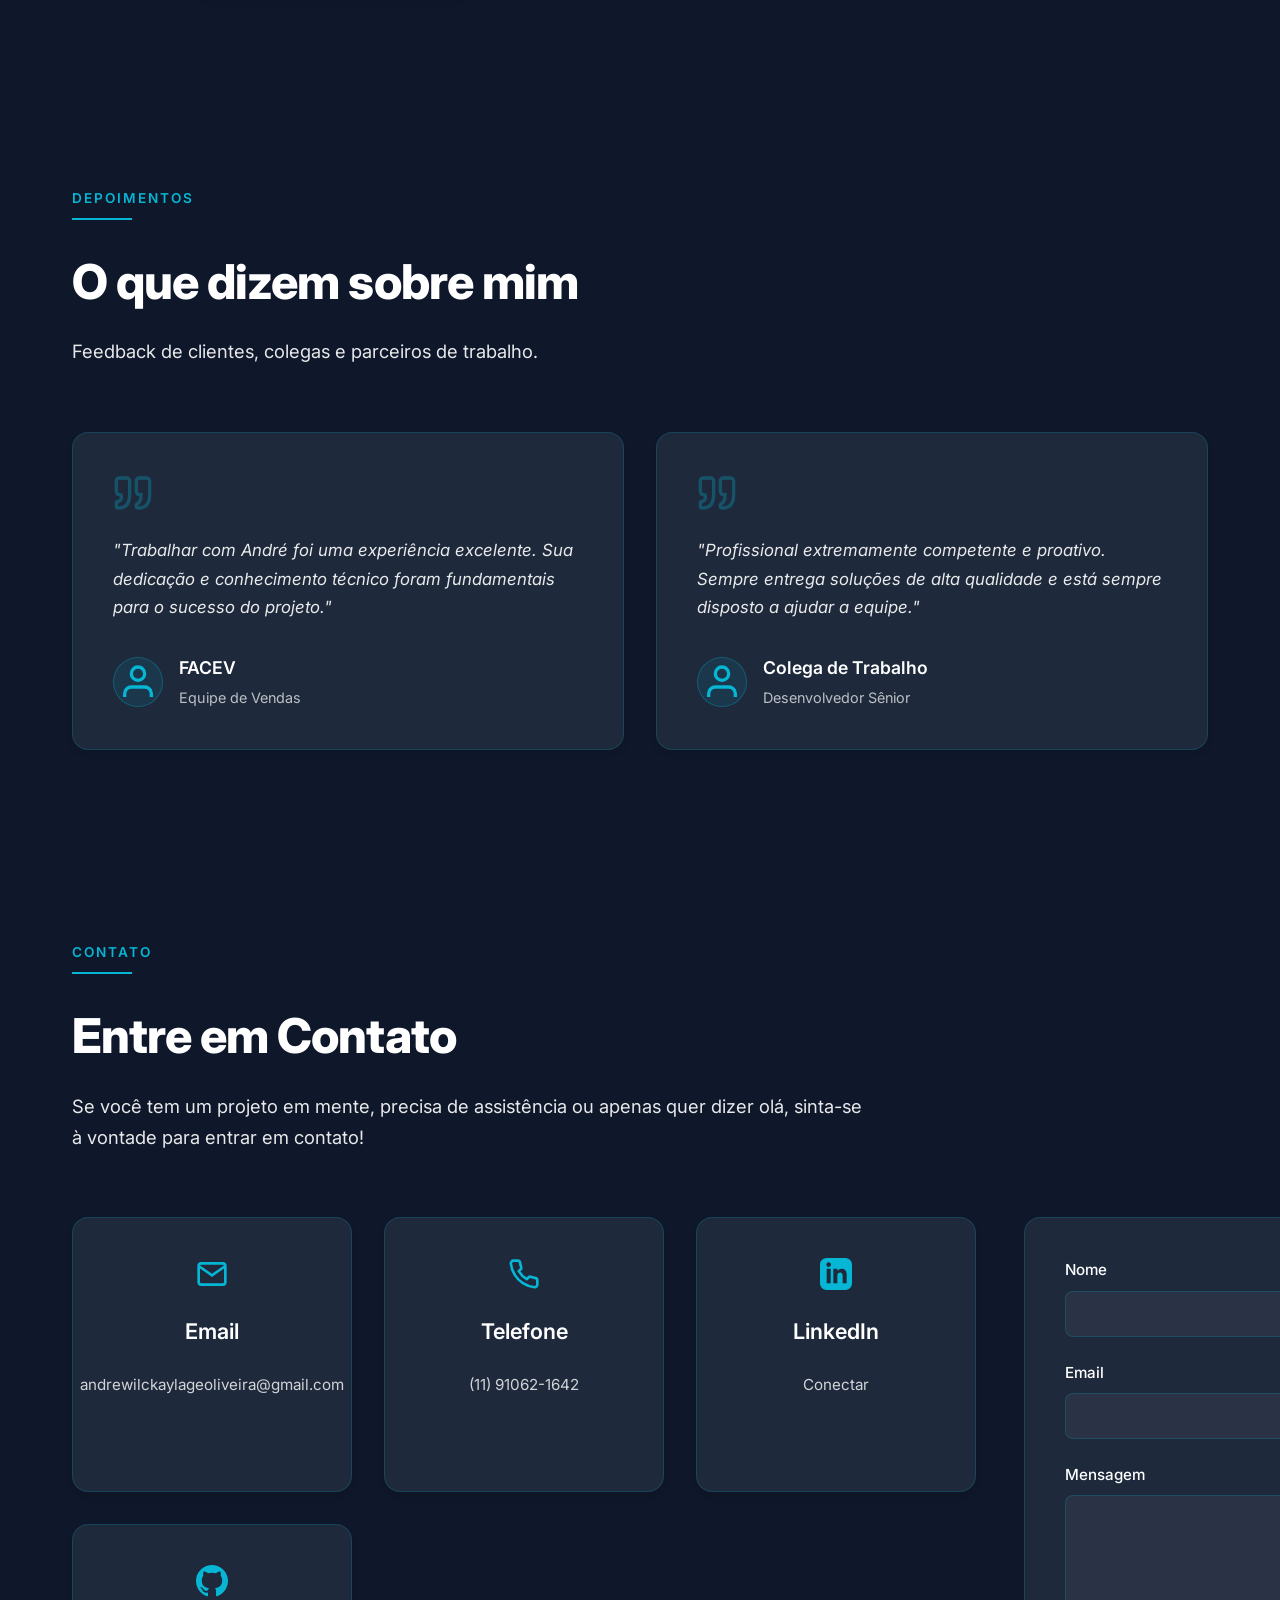
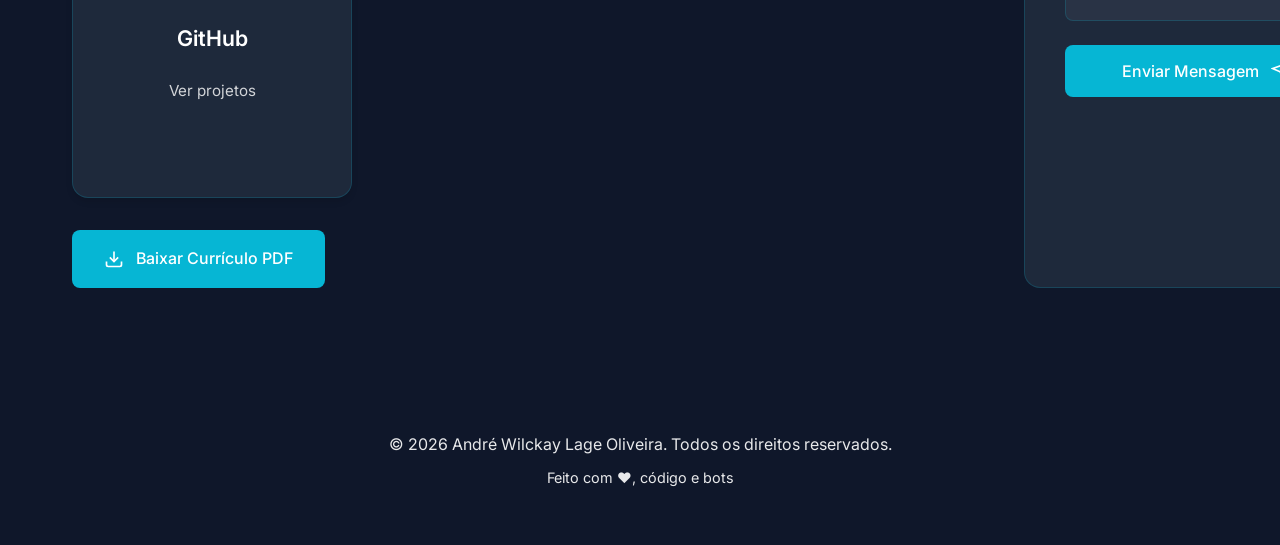
==== commit b58cb939: "Melhorias de responsividade mobile: ajustes na seção de contato, remoção de porcentagens de aprendiz" ====
--- a/index.html
+++ b/index.html
@@ -118,7 +118,6 @@
                         Baixar CV
                     </a>
                 </div>
-                <a href="https://github.com/awlogod" target="_blank" class="hero-github-link">Veja meu GitHub</a>
             </div>
             
             <!-- Card ATUALMENTE -->
@@ -742,12 +741,6 @@
                     </div>
                     <h3 class="learning-name">Docker & Kubernetes</h3>
                     <p class="learning-description">Containerização e orquestração de aplicações</p>
-                    <div class="learning-progress">
-                        <div class="progress-bar">
-                            <div class="progress-fill" style="width: 60%"></div>
-                        </div>
-                        <span class="progress-text">60%</span>
-                    </div>
                 </div>
                 <div class="learning-card fade-in">
                     <div class="learning-icon">
@@ -757,12 +750,6 @@
                     </div>
                     <h3 class="learning-name">GraphQL</h3>
                     <p class="learning-description">Query language para APIs mais eficientes</p>
-                    <div class="learning-progress">
-                        <div class="progress-bar">
-                            <div class="progress-fill" style="width: 45%"></div>
-                        </div>
-                        <span class="progress-text">45%</span>
-                    </div>
                 </div>
                 <div class="learning-card fade-in">
                     <div class="learning-icon">
@@ -775,12 +762,6 @@
                     </div>
                     <h3 class="learning-name">Design Systems</h3>
                     <p class="learning-description">Criando sistemas de design escaláveis</p>
-                    <div class="learning-progress">
-                        <div class="progress-bar">
-                            <div class="progress-fill" style="width: 70%"></div>
-                        </div>
-                        <span class="progress-text">70%</span>
-                    </div>
                 </div>
                 <div class="learning-card fade-in">
                     <div class="learning-icon">
@@ -791,12 +772,6 @@
                     </div>
                     <h3 class="learning-name">Segurança Web</h3>
                     <p class="learning-description">Melhores práticas de segurança em aplicações</p>
-                    <div class="learning-progress">
-                        <div class="progress-bar">
-                            <div class="progress-fill" style="width: 55%"></div>
-                        </div>
-                        <span class="progress-text">55%</span>
-                    </div>
                 </div>
             </div>
         </div>
--- a/styles.css
+++ b/styles.css
@@ -407,19 +407,6 @@
     border-color: white;
 }
 
-.hero-github-link {
-    color: var(--teal);
-    text-decoration: none;
-    font-weight: 500;
-    font-size: 0.95rem;
-    transition: var(--transition);
-    display: inline-block;
-}
-
-.hero-github-link:hover {
-    color: #22d3ee;
-    text-decoration: underline;
-}
 
 /* Card ATUALMENTE */
 .hero-current-card {
@@ -1734,35 +1721,6 @@
 .learning-description {
     color: rgba(255, 255, 255, 0.8);
     font-size: 0.95rem;
-    margin-bottom: 1.5rem;
-}
-
-.learning-progress {
-    display: flex;
-    align-items: center;
-    gap: 1rem;
-}
-
-.progress-bar {
-    flex: 1;
-    height: 8px;
-    background: rgba(255, 255, 255, 0.1);
-    border-radius: 4px;
-    overflow: hidden;
-}
-
-.progress-fill {
-    height: 100%;
-    background: linear-gradient(90deg, var(--teal), var(--teal-light));
-    border-radius: 4px;
-    transition: width 1s ease;
-}
-
-.progress-text {
-    font-size: 0.9rem;
-    font-weight: 600;
-    color: var(--teal);
-    min-width: 40px;
 }
 
 /* ============================================
@@ -3268,6 +3226,43 @@
 
     .contact-grid {
         grid-template-columns: 1fr;
+        gap: 1.5rem;
+    }
+
+    .contact-wrapper {
+        grid-template-columns: 1fr;
+        gap: 2rem;
+    }
+
+    .contact-info {
+        order: 2;
+    }
+
+    .contact-form-wrapper {
+        order: 1;
+    }
+
+    .contact-card {
+        padding: 1.5rem;
+    }
+
+    .contact-card h3 {
+        font-size: 1.15rem;
+    }
+
+    .contact-card p {
+        font-size: 0.9rem;
+        word-break: break-word;
+    }
+
+    .contact-card svg {
+        width: 28px;
+        height: 28px;
+    }
+
+    .btn-download-cv {
+        width: 100%;
+        justify-content: center;
     }
 }
 
@@ -3335,5 +3330,321 @@
     .contact-card {
         padding: 2rem;
     }
-}
-
+
+    .hero-actions {
+        flex-direction: column;
+        gap: 1rem;
+    }
+
+    .btn {
+        width: 100%;
+        justify-content: center;
+    }
+
+    .hero-badges {
+        flex-wrap: wrap;
+        gap: 0.5rem;
+    }
+
+    .badge {
+        font-size: 0.85rem;
+        padding: 0.4rem 0.8rem;
+    }
+
+    .projects-grid {
+        grid-template-columns: 1fr;
+        gap: 1.5rem;
+    }
+
+    .project-card {
+        margin: 0;
+    }
+
+    .github-stats-grid {
+        grid-template-columns: repeat(2, 1fr);
+        gap: 1rem;
+    }
+
+    .github-stat-card {
+        padding: 1.5rem 1rem;
+    }
+
+    .stat-number {
+        font-size: 1.75rem;
+    }
+
+    .learning-grid {
+        grid-template-columns: 1fr;
+        gap: 1.5rem;
+    }
+
+    .learning-card {
+        padding: 1.5rem;
+    }
+
+    .learning-icon svg {
+        width: 40px;
+        height: 40px;
+    }
+
+    .testimonials-grid {
+        grid-template-columns: 1fr;
+    }
+
+    .contact-form-wrapper {
+        padding: 1.5rem;
+    }
+
+    .contact-wrapper {
+        grid-template-columns: 1fr;
+        gap: 2rem;
+    }
+
+    .contact-info {
+        order: 2;
+    }
+
+    .contact-form-wrapper {
+        order: 1;
+        padding: 1.5rem;
+    }
+
+    .contact-grid {
+        grid-template-columns: 1fr;
+        gap: 1.25rem;
+    }
+
+    .contact-card {
+        padding: 1.25rem;
+    }
+
+    .contact-card h3 {
+        font-size: 1.1rem;
+        margin-bottom: 0.4rem;
+    }
+
+    .contact-card p {
+        font-size: 0.85rem;
+        margin-bottom: 0.4rem;
+        word-break: break-word;
+        line-height: 1.4;
+    }
+
+    .contact-card svg {
+        width: 24px;
+        height: 24px;
+        margin-bottom: 0.4rem;
+    }
+
+    .contact-action {
+        font-size: 0.85rem;
+    }
+
+    .contact-download {
+        margin-top: 1.5rem;
+    }
+
+    .btn-download-cv {
+        width: 100%;
+        justify-content: center;
+        padding: 0.875rem 1.5rem;
+        font-size: 0.95rem;
+    }
+
+    .form-group {
+        gap: 0.4rem;
+    }
+
+    .form-group label {
+        font-size: 0.9rem;
+    }
+
+    .form-group input,
+    .form-group textarea {
+        font-size: 16px; /* Previne zoom no iOS */
+        padding: 0.875rem 1rem;
+    }
+
+    .form-group textarea {
+        min-height: 100px;
+    }
+
+    .btn-submit {
+        width: 100%;
+        padding: 0.875rem 1.5rem;
+        font-size: 0.95rem;
+    }
+
+    .contact-title {
+        font-size: 1.75rem;
+    }
+
+    .contact-subtitle {
+        font-size: 0.95rem;
+        line-height: 1.6;
+    }
+
+    .skills-filters {
+        flex-wrap: wrap;
+        gap: 0.5rem;
+    }
+
+    .filter-btn {
+        font-size: 0.85rem;
+        padding: 0.5rem 1rem;
+    }
+
+    .skills-cards-row {
+        gap: 0.75rem;
+    }
+
+    .skill-tech-card {
+        min-width: 100px;
+        padding: 0.75rem 1rem;
+        font-size: 0.85rem;
+    }
+
+    .show-more-btn {
+        width: 100%;
+        margin-top: 1.5rem;
+    }
+
+    .hero-connector {
+        display: none; /* Esconde a linha decorativa em mobile */
+    }
+
+    .current-stats {
+        flex-direction: column;
+        gap: 1rem;
+    }
+
+    .current-stat-box {
+        width: 100%;
+    }
+
+    .about-skills-grid {
+        gap: 1.5rem;
+    }
+
+    .skill-card {
+        padding: 1.5rem;
+    }
+
+    .experience-item {
+        padding-left: 1rem;
+    }
+
+    .experience-item::before {
+        left: 0;
+    }
+
+    .projects-title,
+    .github-stats-title,
+    .learning-title,
+    .testimonials-title {
+        font-size: 2rem;
+    }
+
+    .projects-subtitle,
+    .github-stats-subtitle,
+    .learning-subtitle,
+    .testimonials-subtitle {
+        font-size: 1rem;
+    }
+
+    .btn-all-projects {
+        width: 100%;
+        justify-content: center;
+    }
+
+    .languages-bars {
+        gap: 0.75rem;
+    }
+
+    .language-bar {
+        flex-direction: column;
+        align-items: flex-start;
+        gap: 0.5rem;
+    }
+
+    .language-progress-bar {
+        width: 100%;
+    }
+
+    .back-to-top {
+        width: 45px;
+        height: 45px;
+        bottom: 20px;
+        right: 20px;
+    }
+
+    .nav-logo svg {
+        width: 36px;
+        height: 36px;
+    }
+
+    .nav-container {
+        padding: 0.75rem 1rem;
+    }
+
+    .navbar {
+        padding: 0.5rem 0;
+    }
+}
+
+/* Ajustes adicionais para tablets */
+@media (max-width: 968px) and (min-width: 481px) {
+    .projects-grid {
+        grid-template-columns: repeat(2, 1fr);
+    }
+
+    .github-stats-grid {
+        grid-template-columns: repeat(2, 1fr);
+    }
+
+    .learning-grid {
+        grid-template-columns: repeat(2, 1fr);
+    }
+
+    .diplomas-grid {
+        grid-template-columns: repeat(2, 1fr);
+    }
+
+    .languages-grid {
+        grid-template-columns: repeat(2, 1fr);
+    }
+}
+
+/* Ajustes para telas muito pequenas */
+@media (max-width: 360px) {
+    .hero-name {
+        font-size: 1.75rem;
+    }
+
+    .hero-description {
+        font-size: 1rem;
+    }
+
+    .section-title {
+        font-size: 1.5rem;
+    }
+
+    .projects-title,
+    .github-stats-title,
+    .learning-title {
+        font-size: 1.75rem;
+    }
+
+    .container {
+        padding: 0 0.75rem;
+    }
+
+    .hero {
+        padding: 5rem 0.75rem 2rem;
+    }
+
+    .section {
+        padding: 3rem 0;
+    }
+}
+
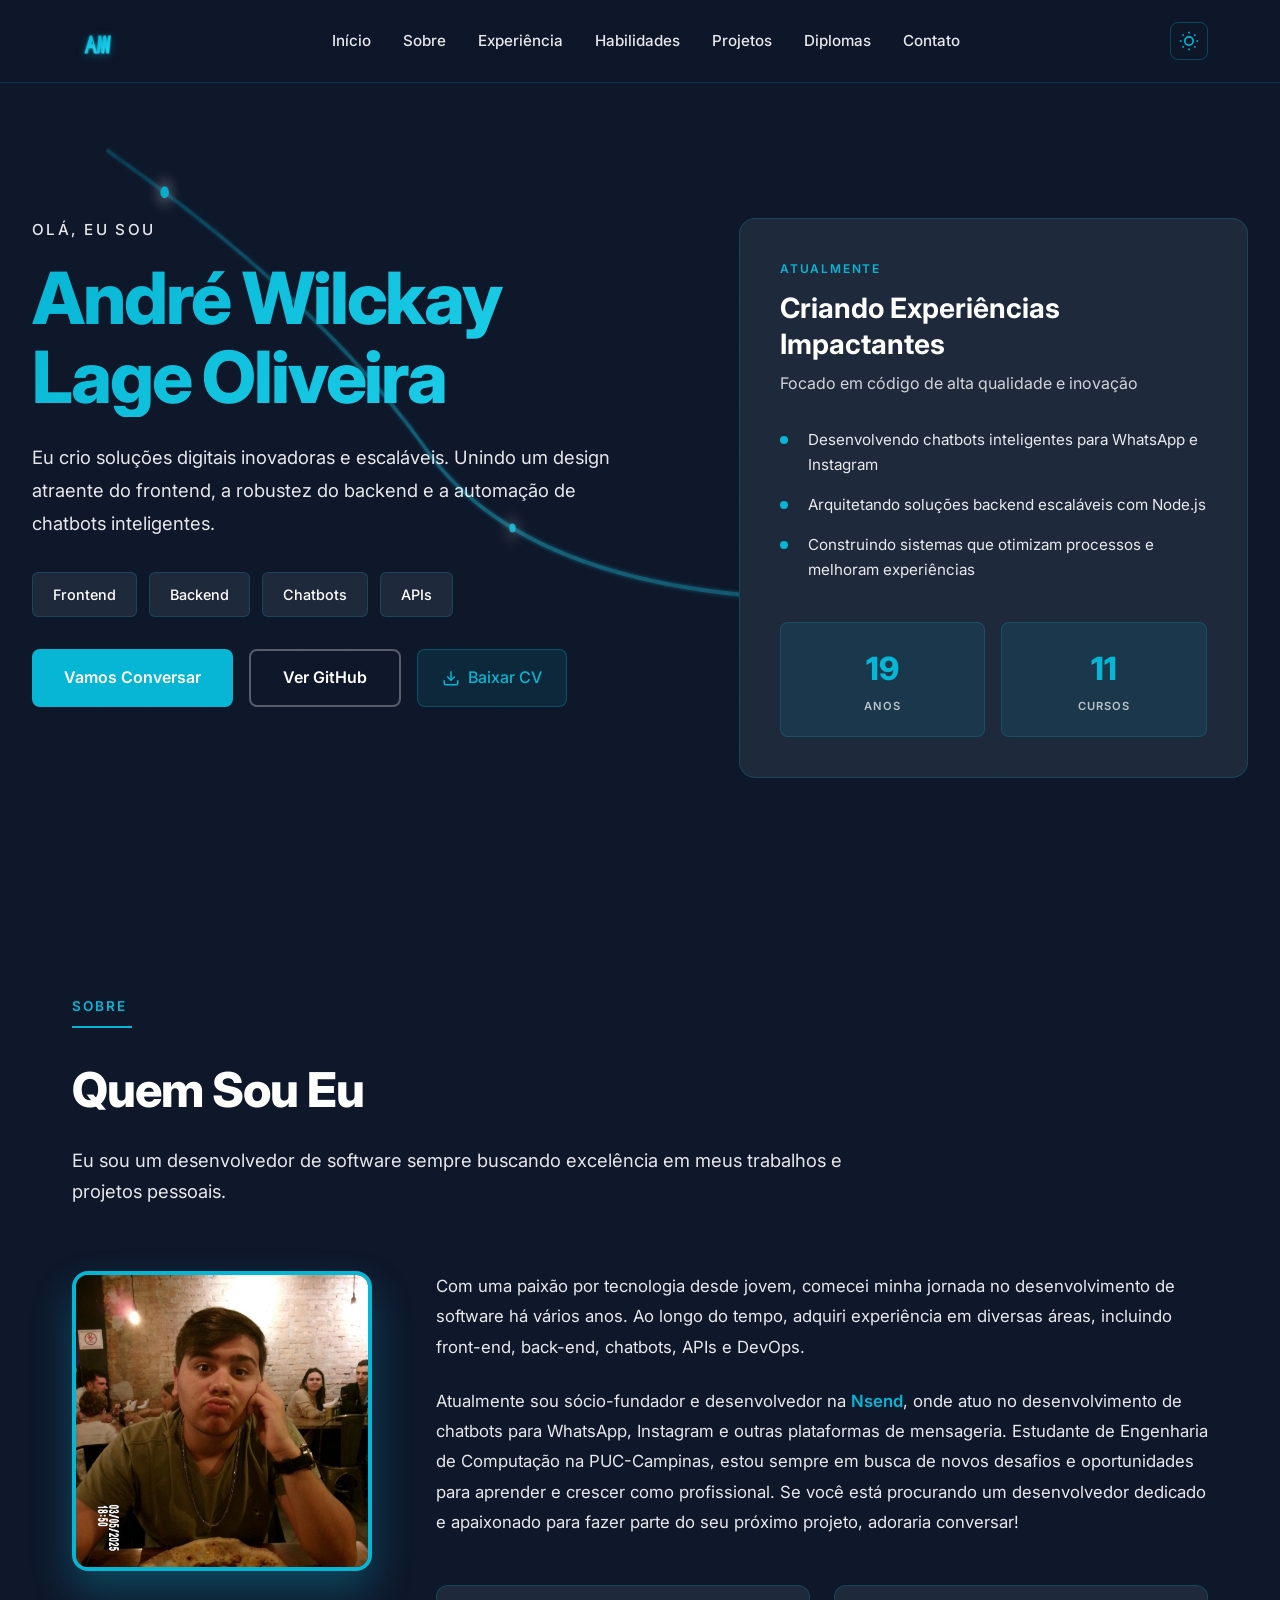
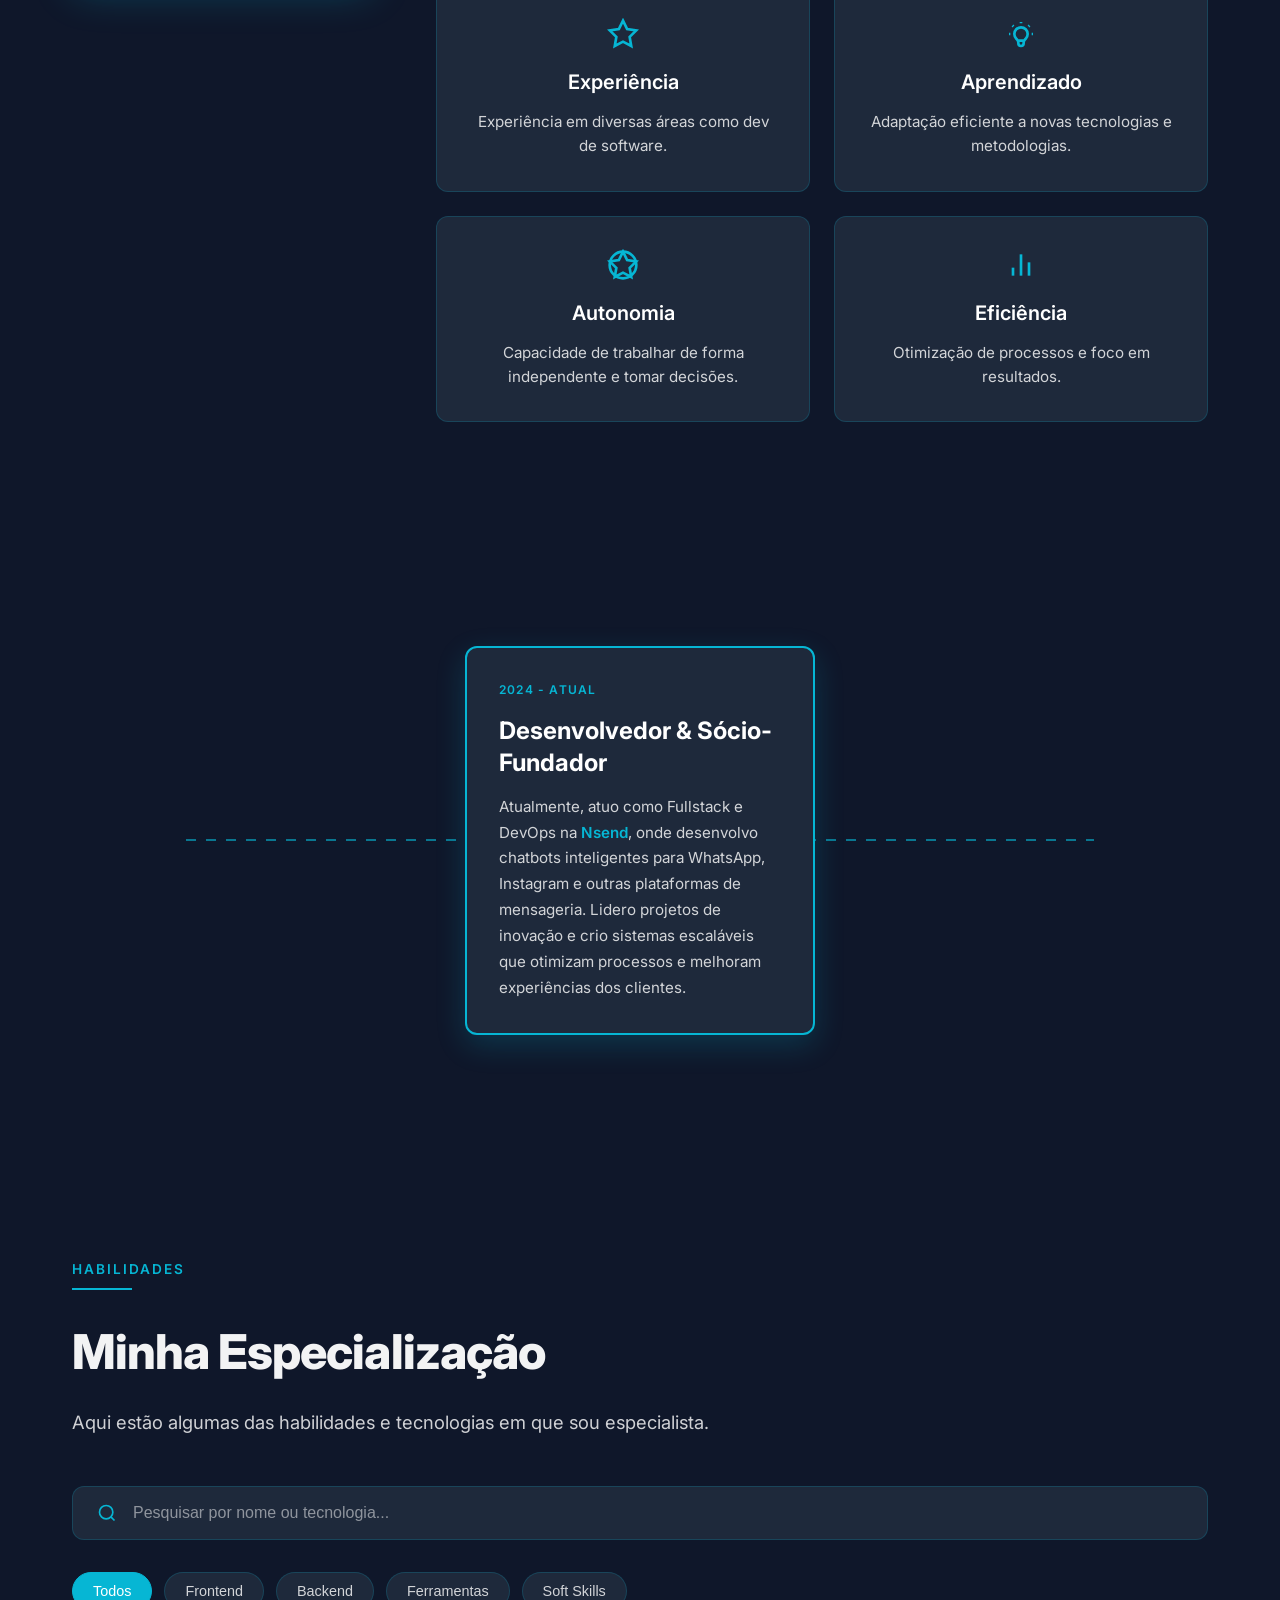
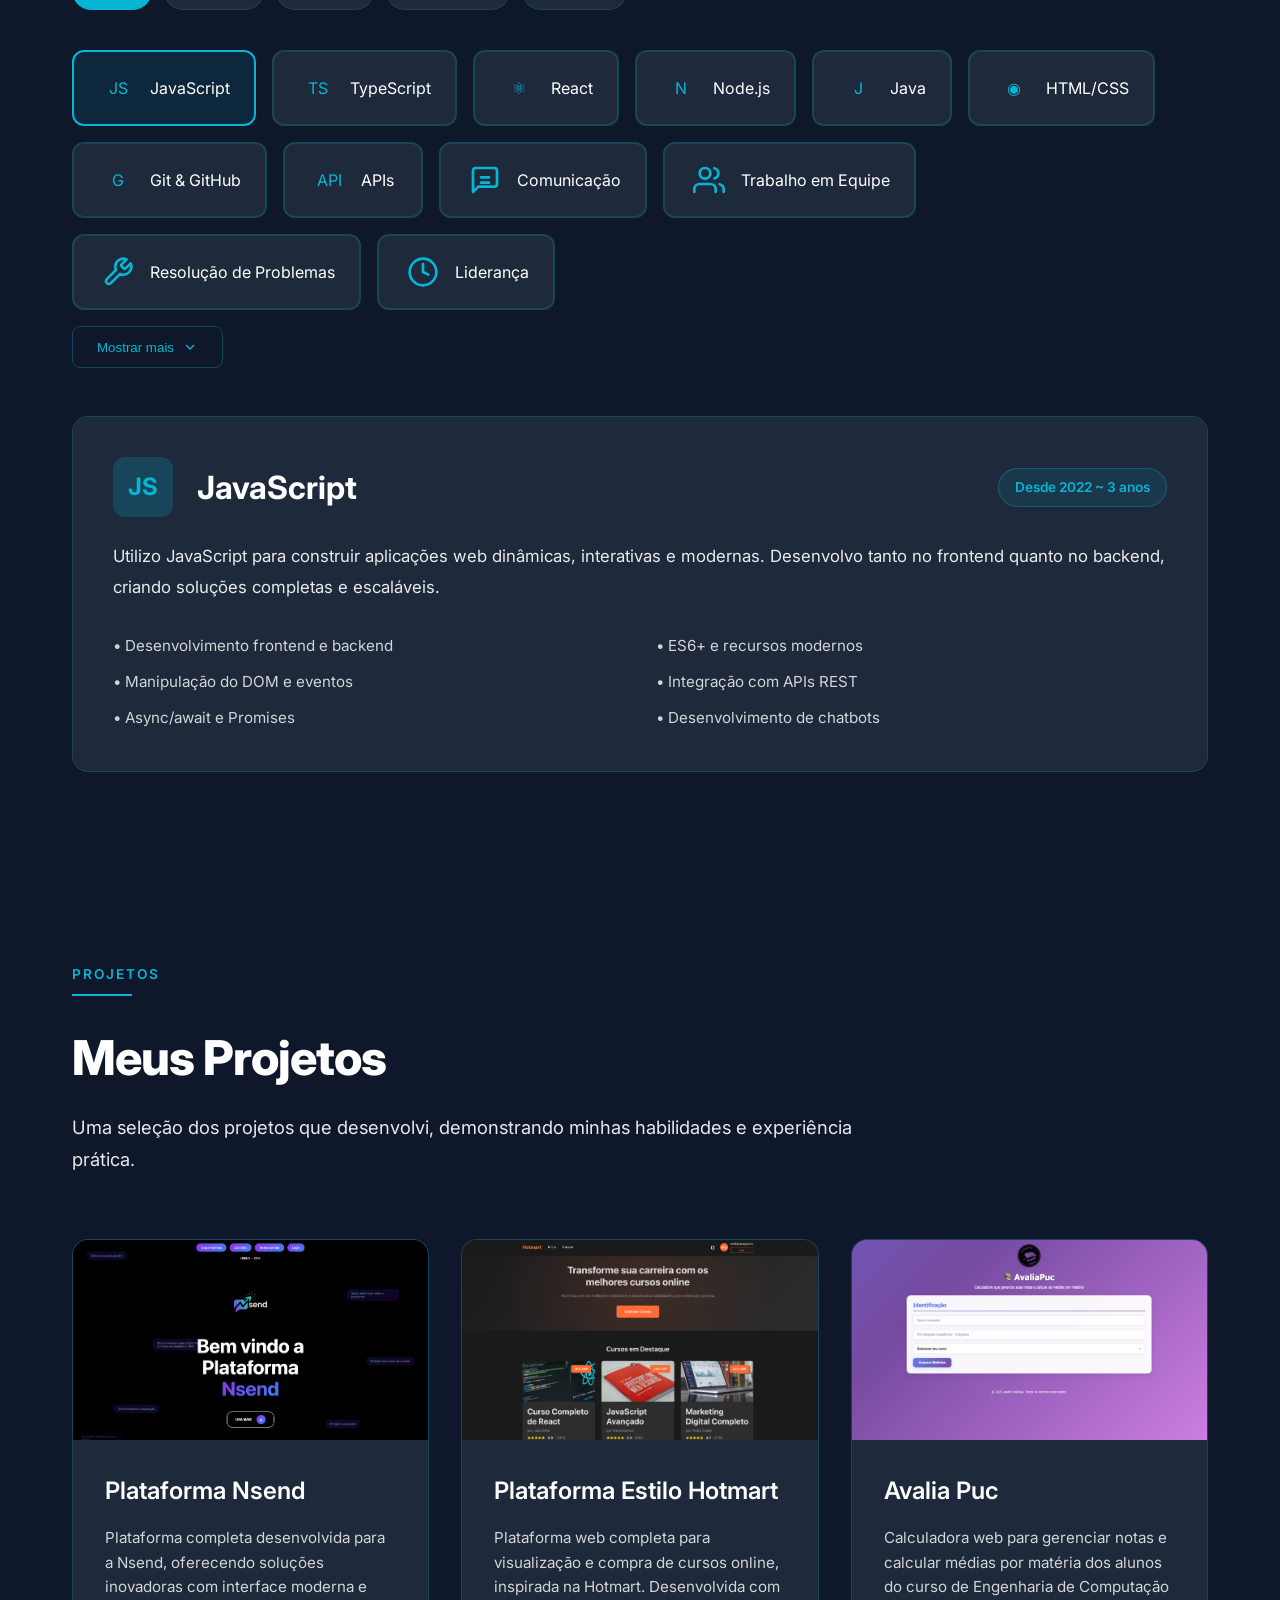
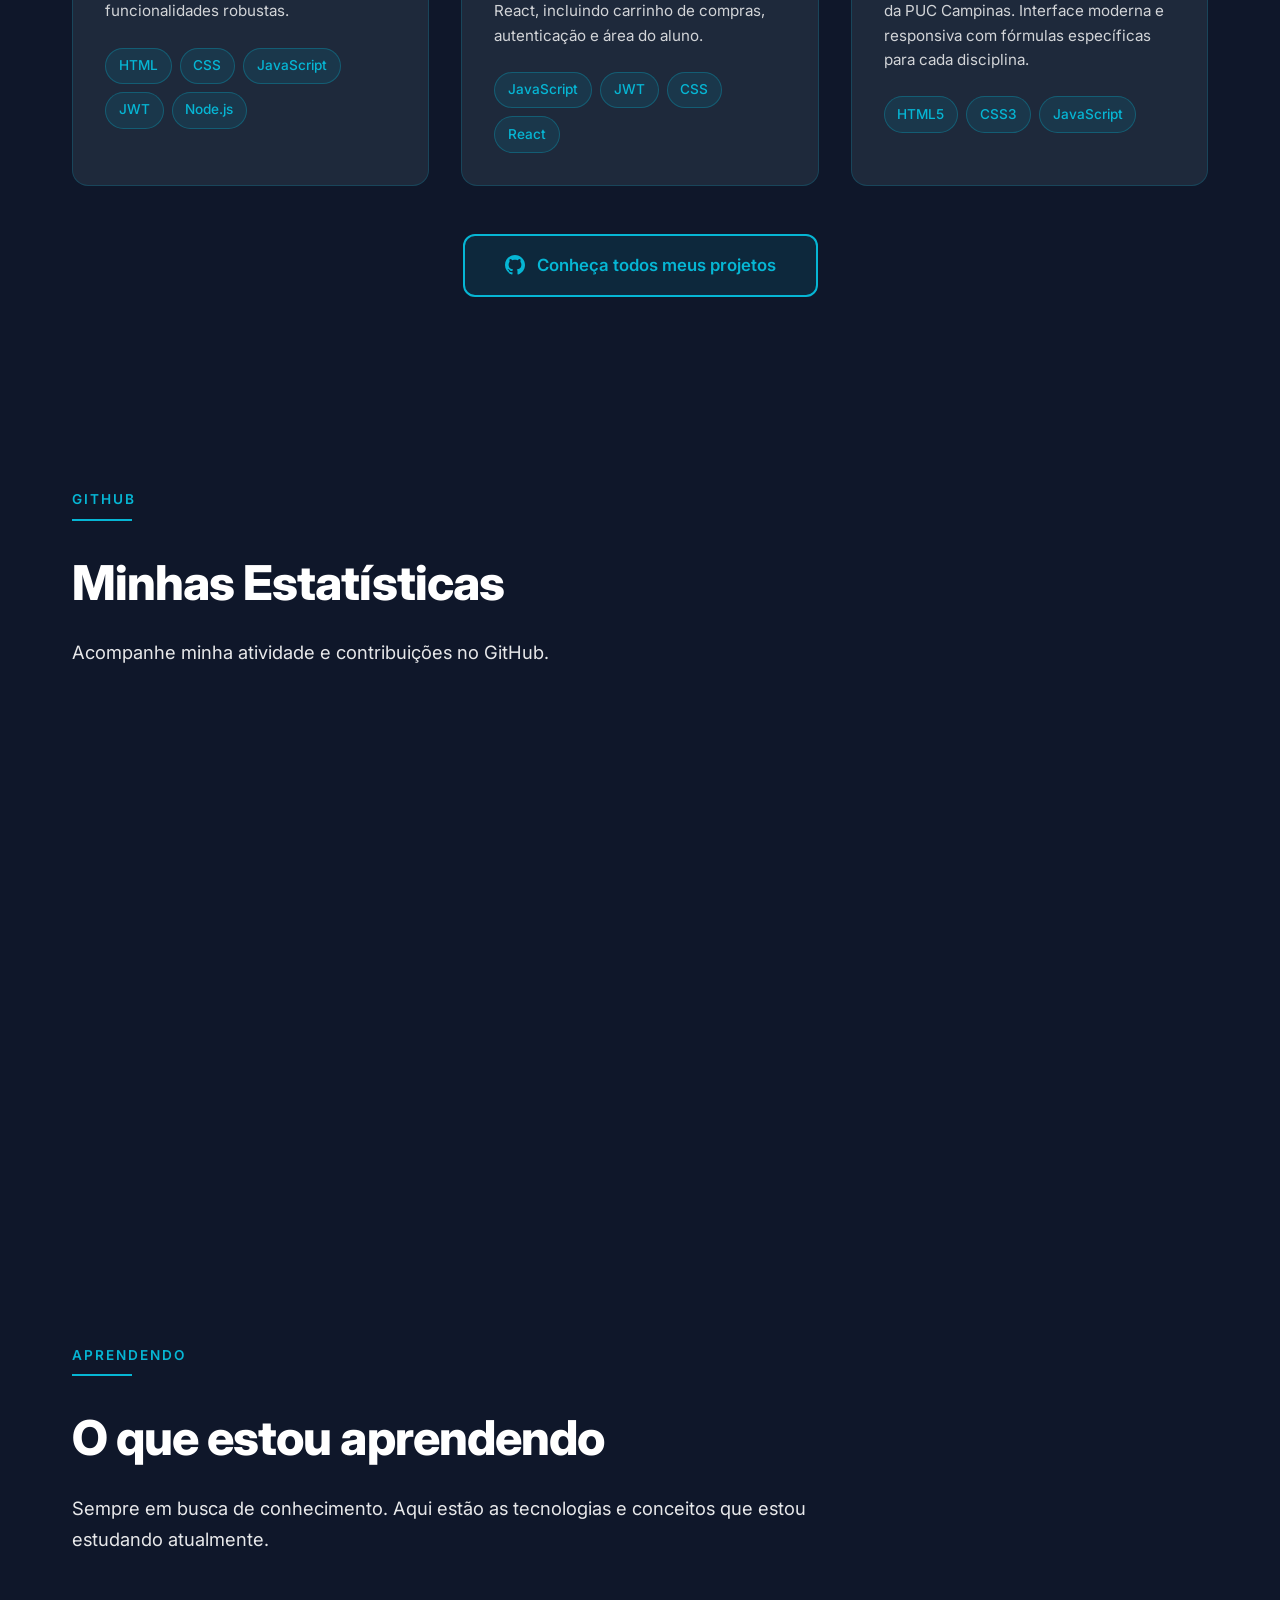
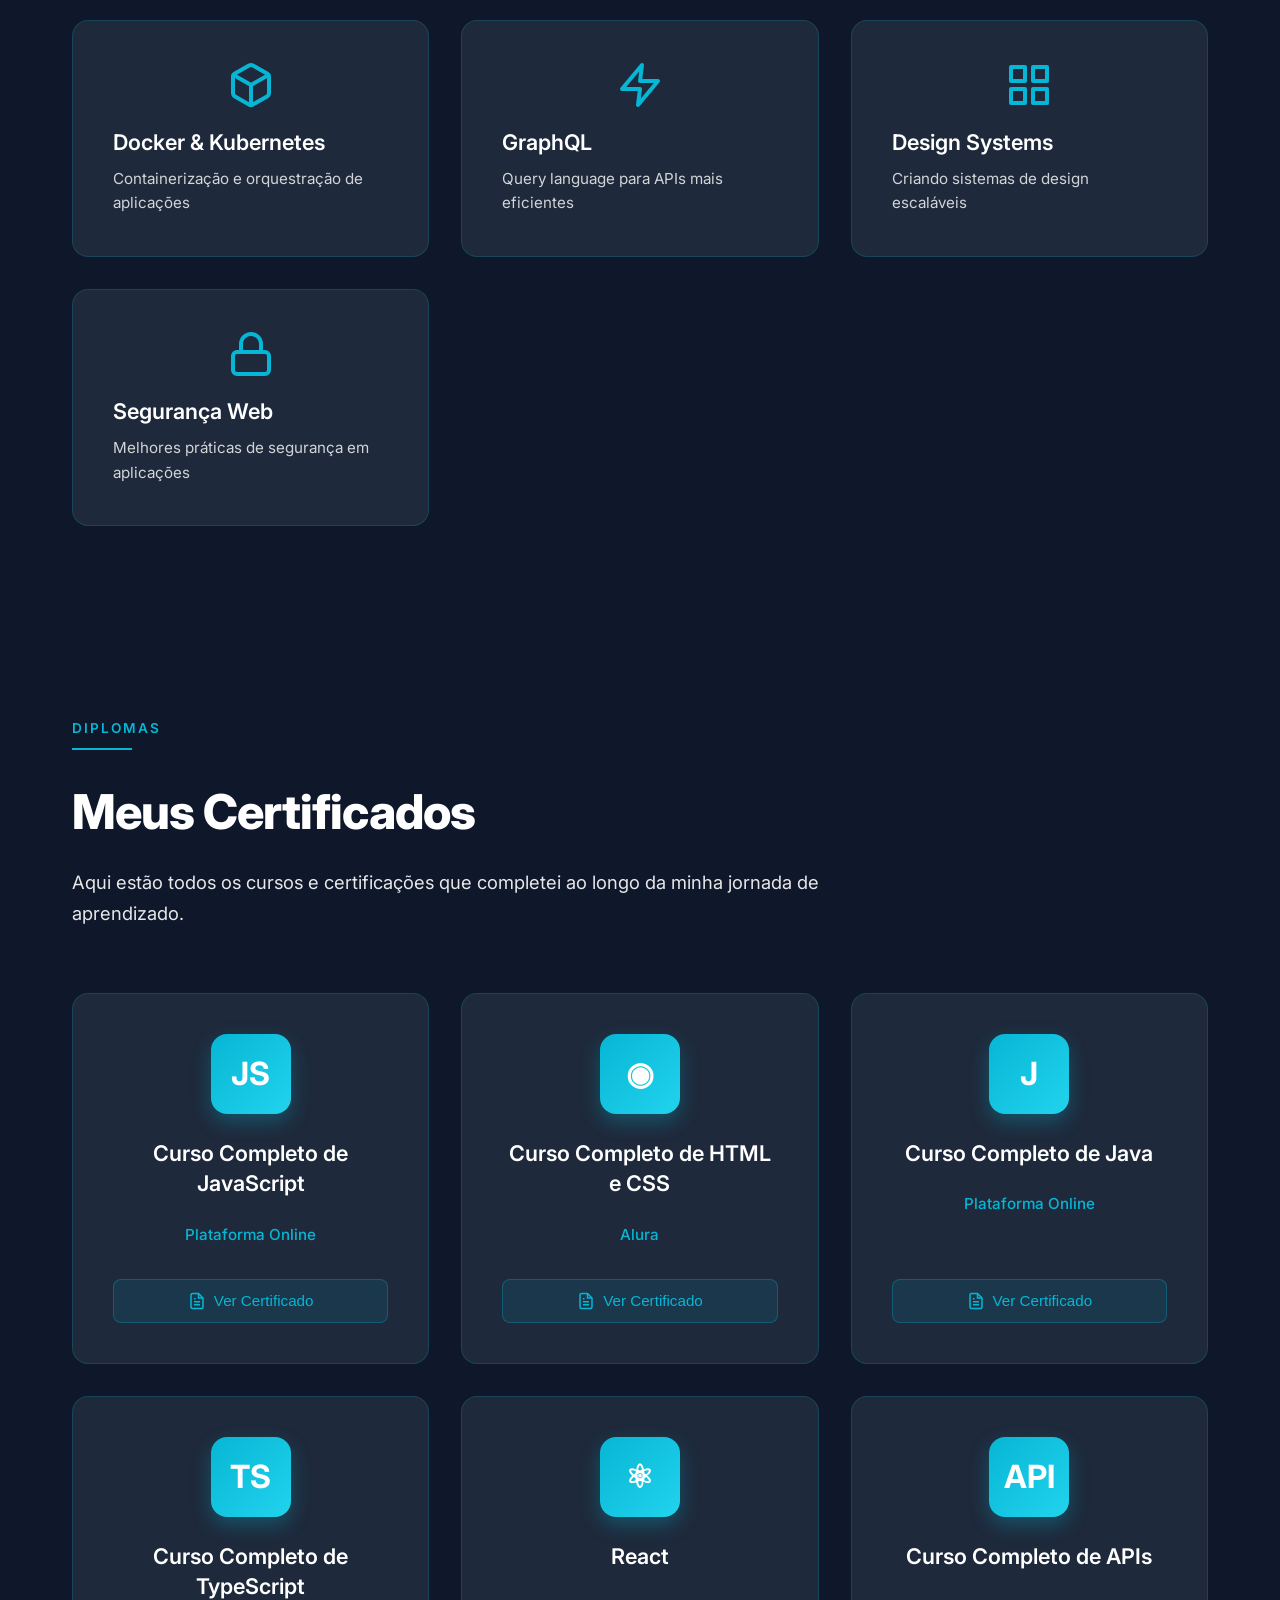
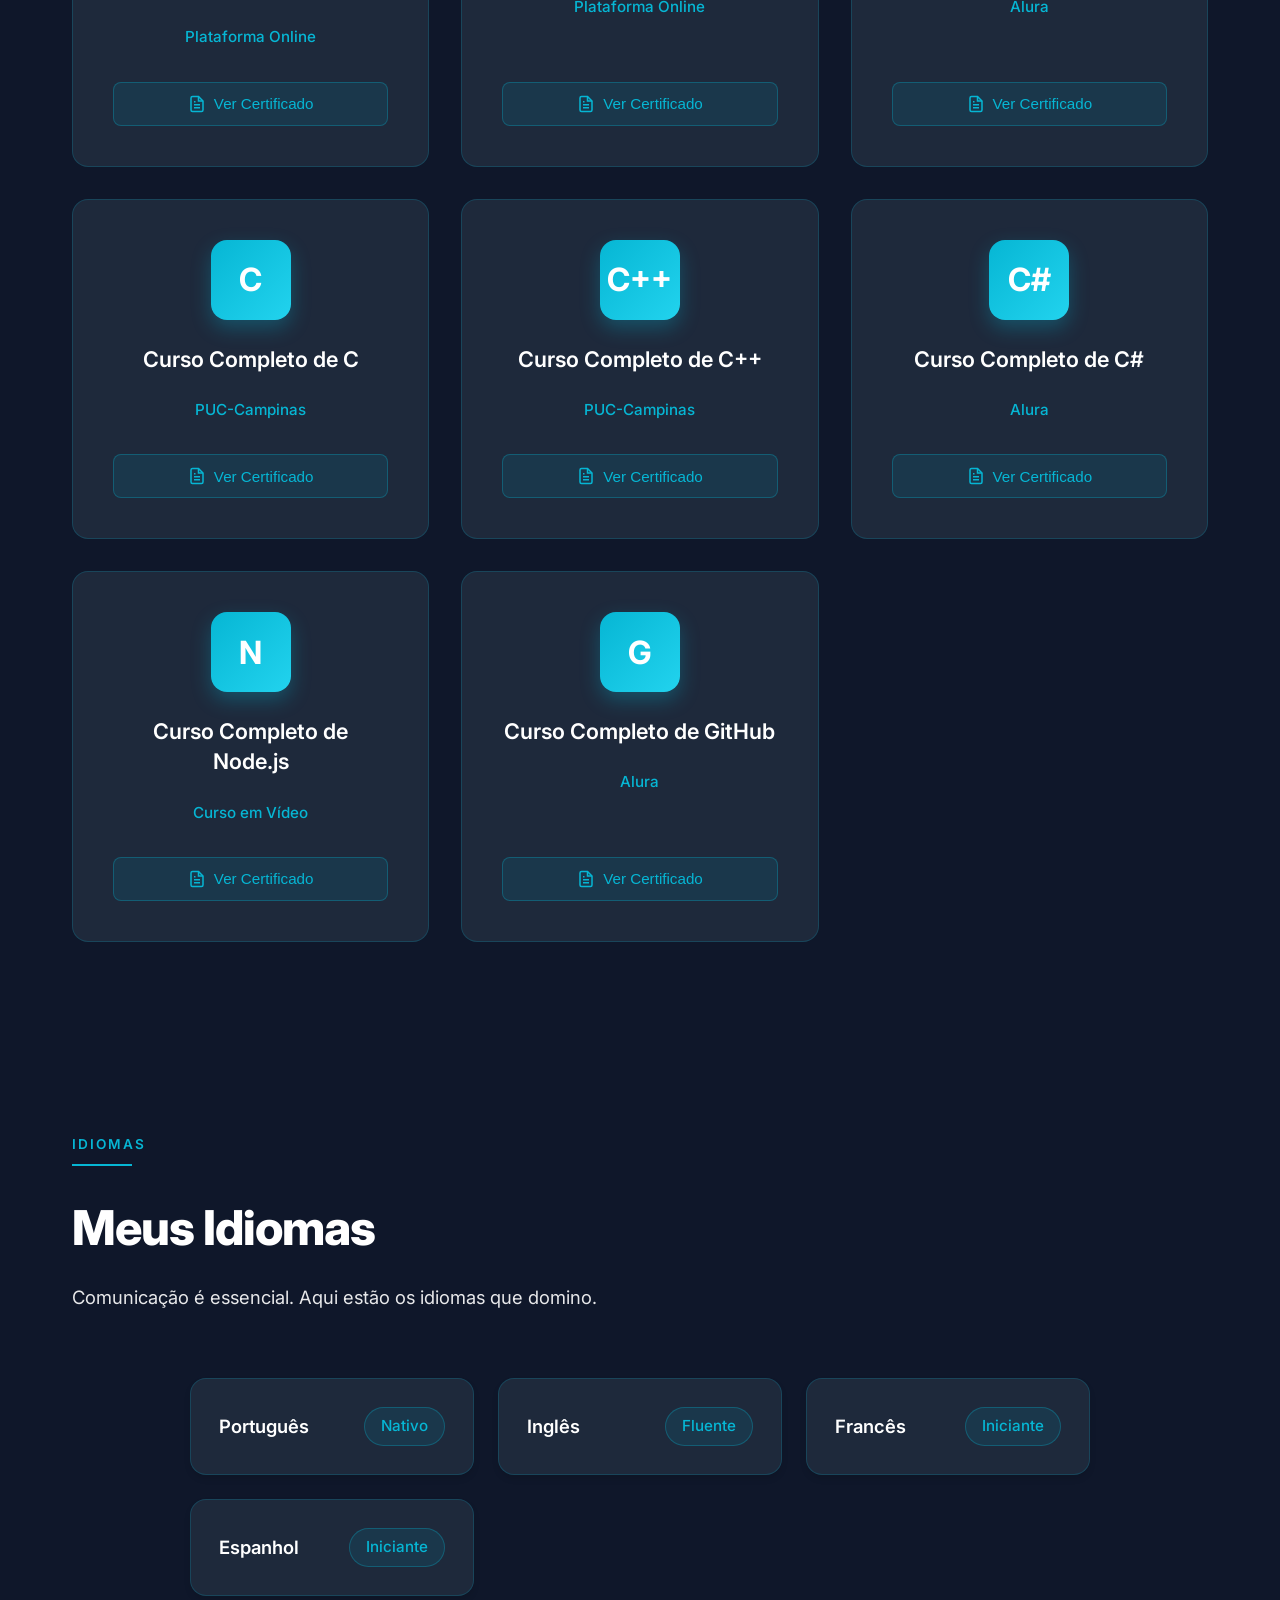
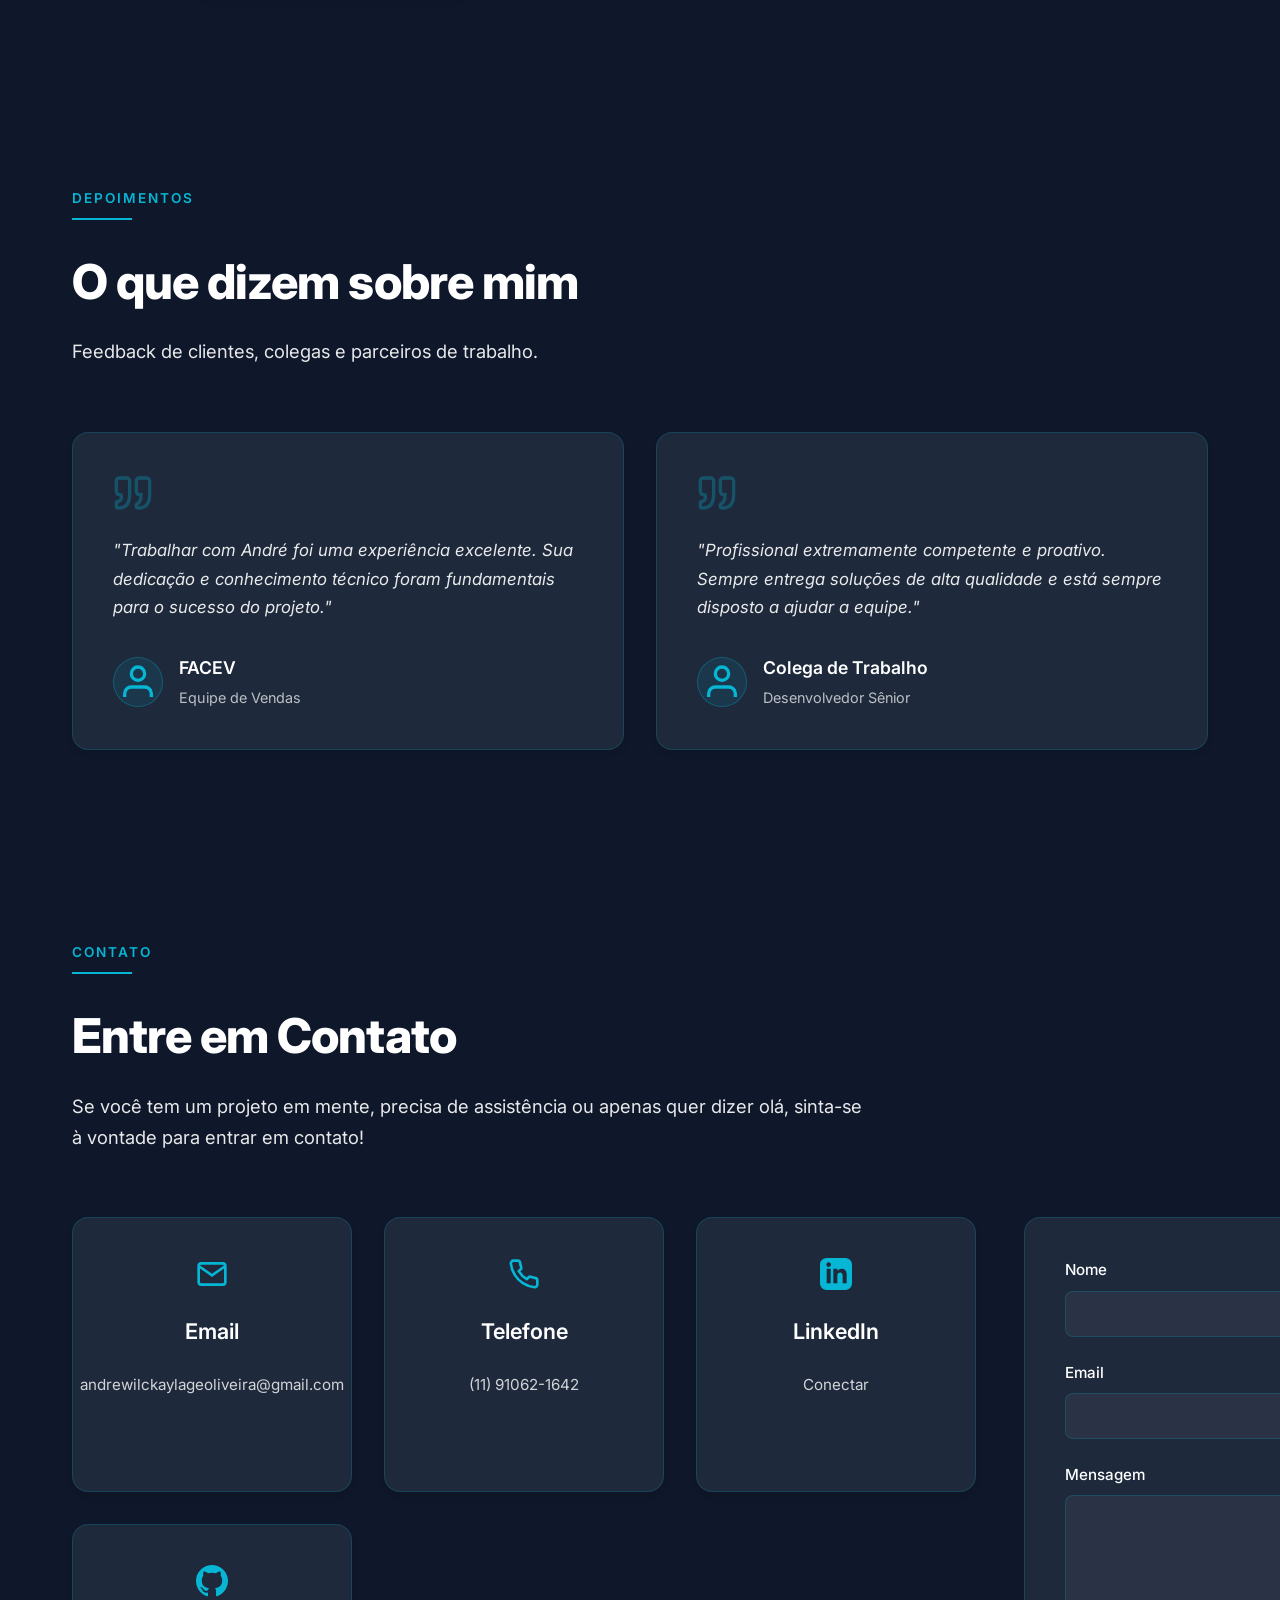
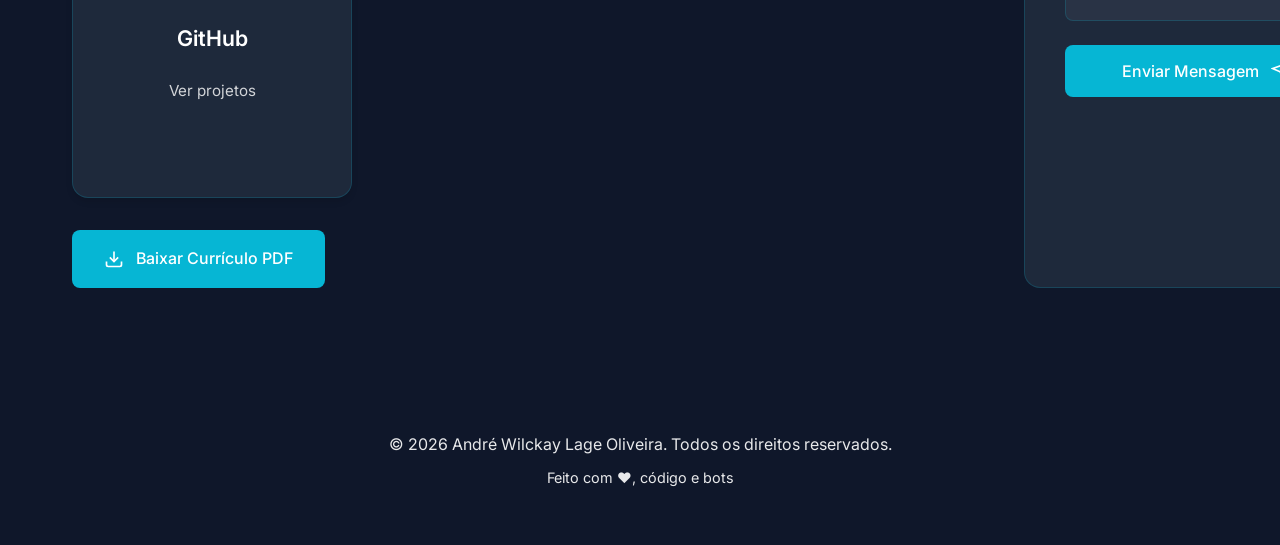
==== commit d794fc43: "Troca da URL do site Trocando a URL do site da Nsend, pelo novo." ====
--- a/index.html
+++ b/index.html
@@ -540,7 +540,7 @@
                             </svg>
                         </div>
                         <div class="project-overlay">
-                            <a href="https://plataformansend.discloud.app/" target="_blank" class="project-link" title="Ver Demo">
+                            <a href="https://nsend-ia.com.br/" target="_blank" class="project-link" title="Ver Demo">
                                 <svg width="24" height="24" viewBox="0 0 24 24" fill="none" stroke="currentColor" stroke-width="2">
                                     <path d="M18 13v6a2 2 0 0 1-2 2H5a2 2 0 0 1-2-2V8a2 2 0 0 1 2-2h6"/>
                                     <polyline points="15 3 21 3 21 9"/>
